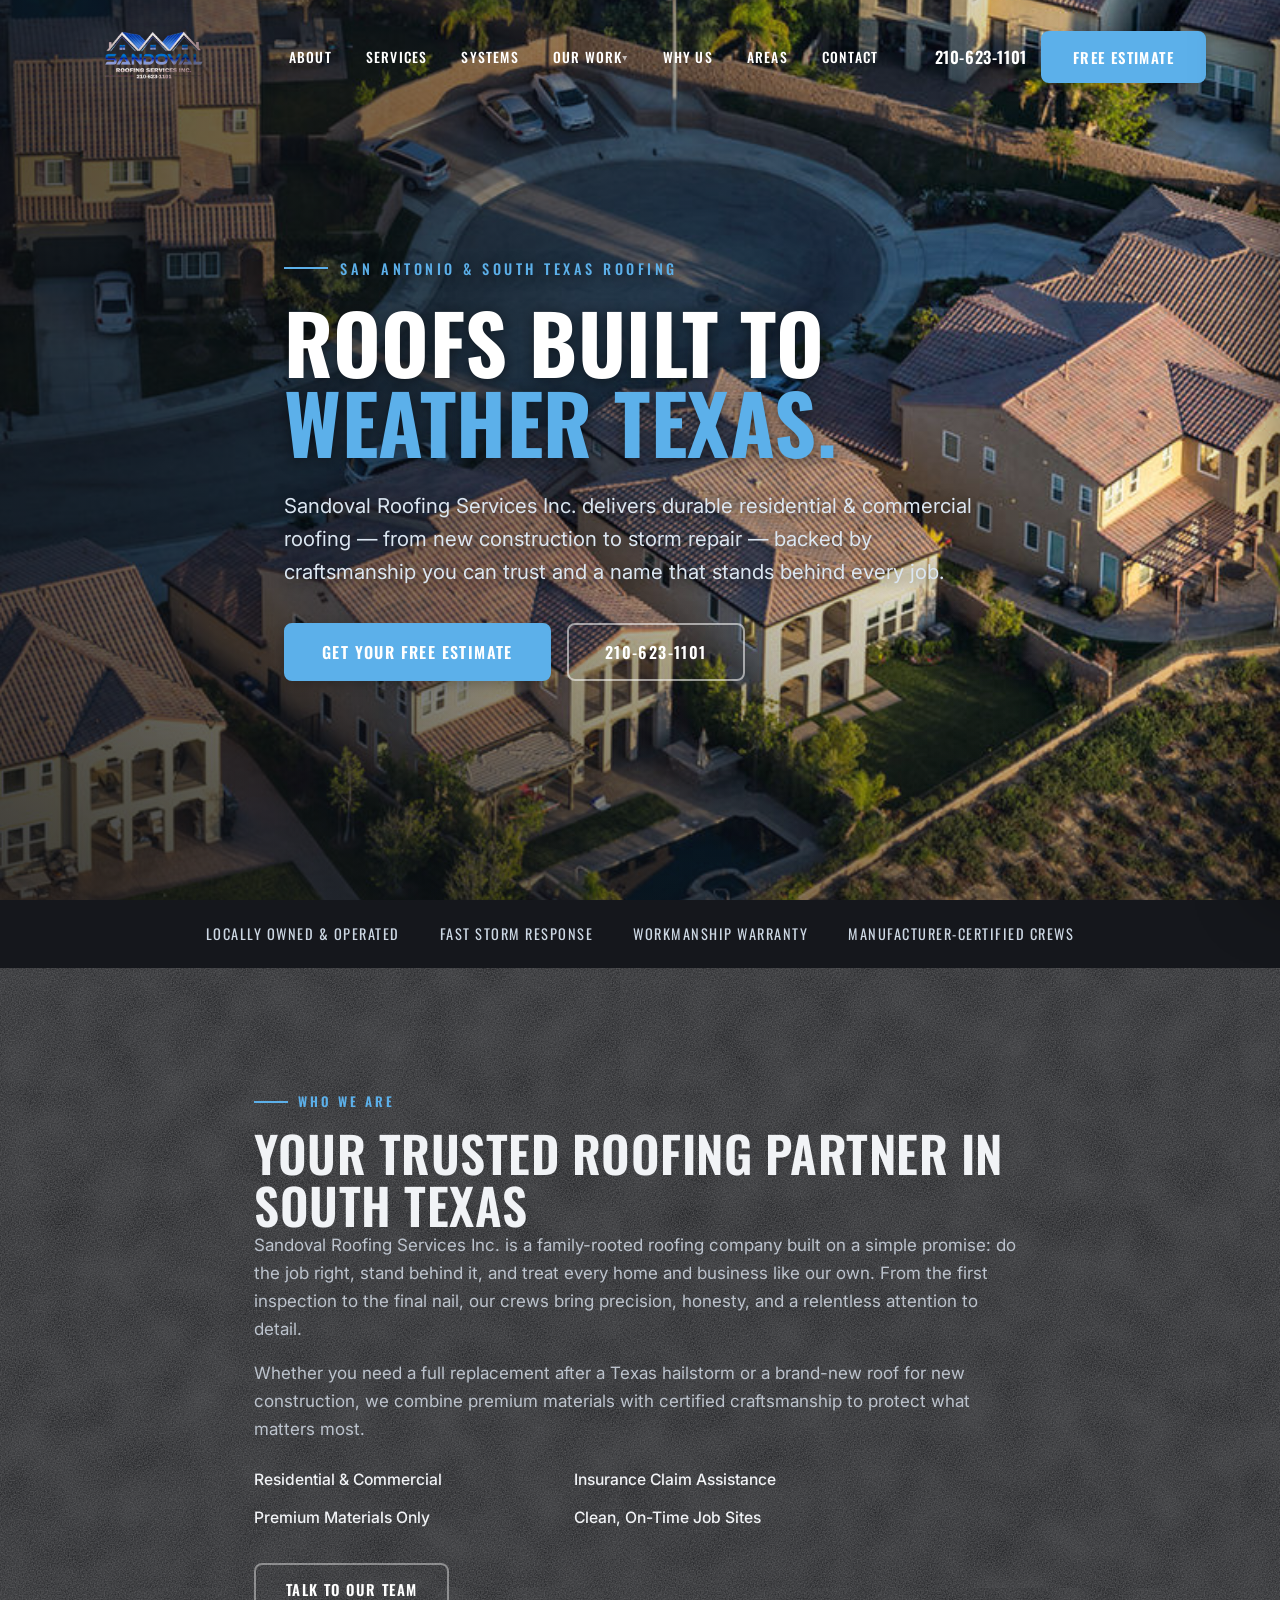
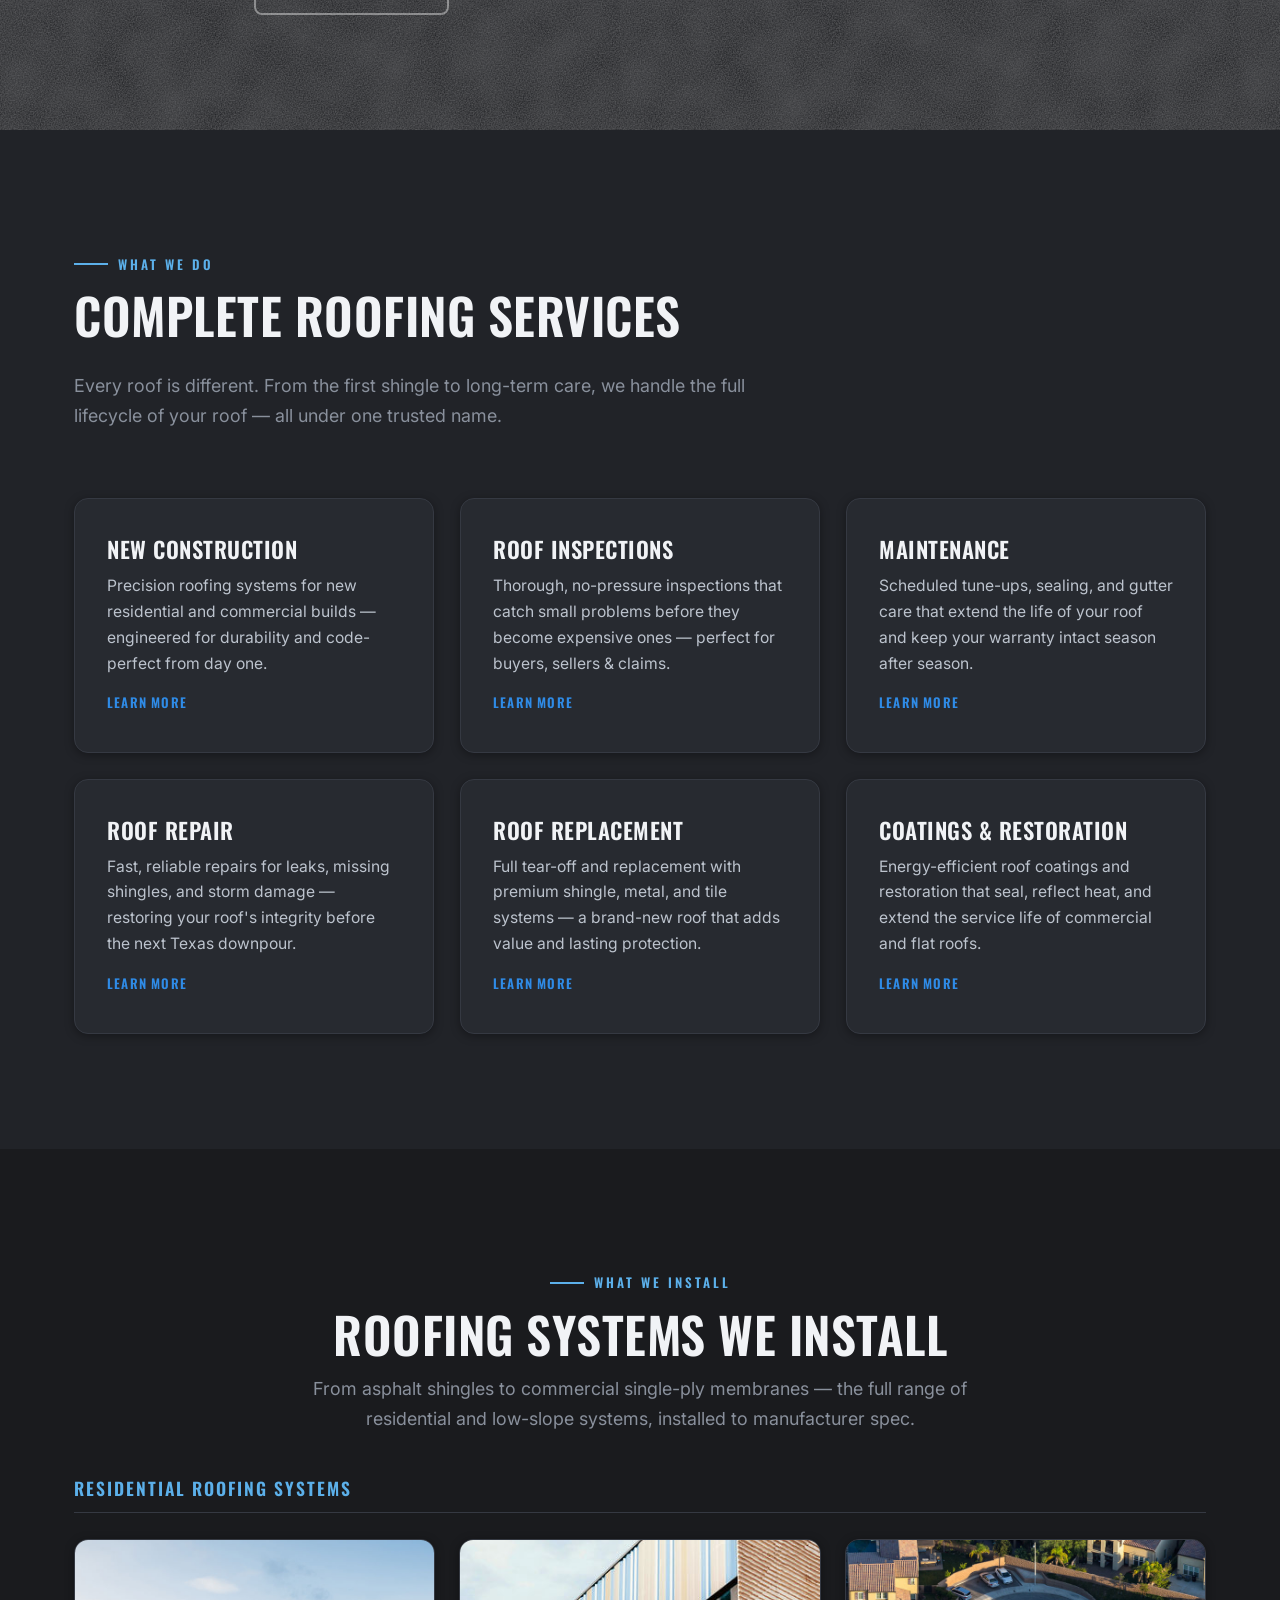
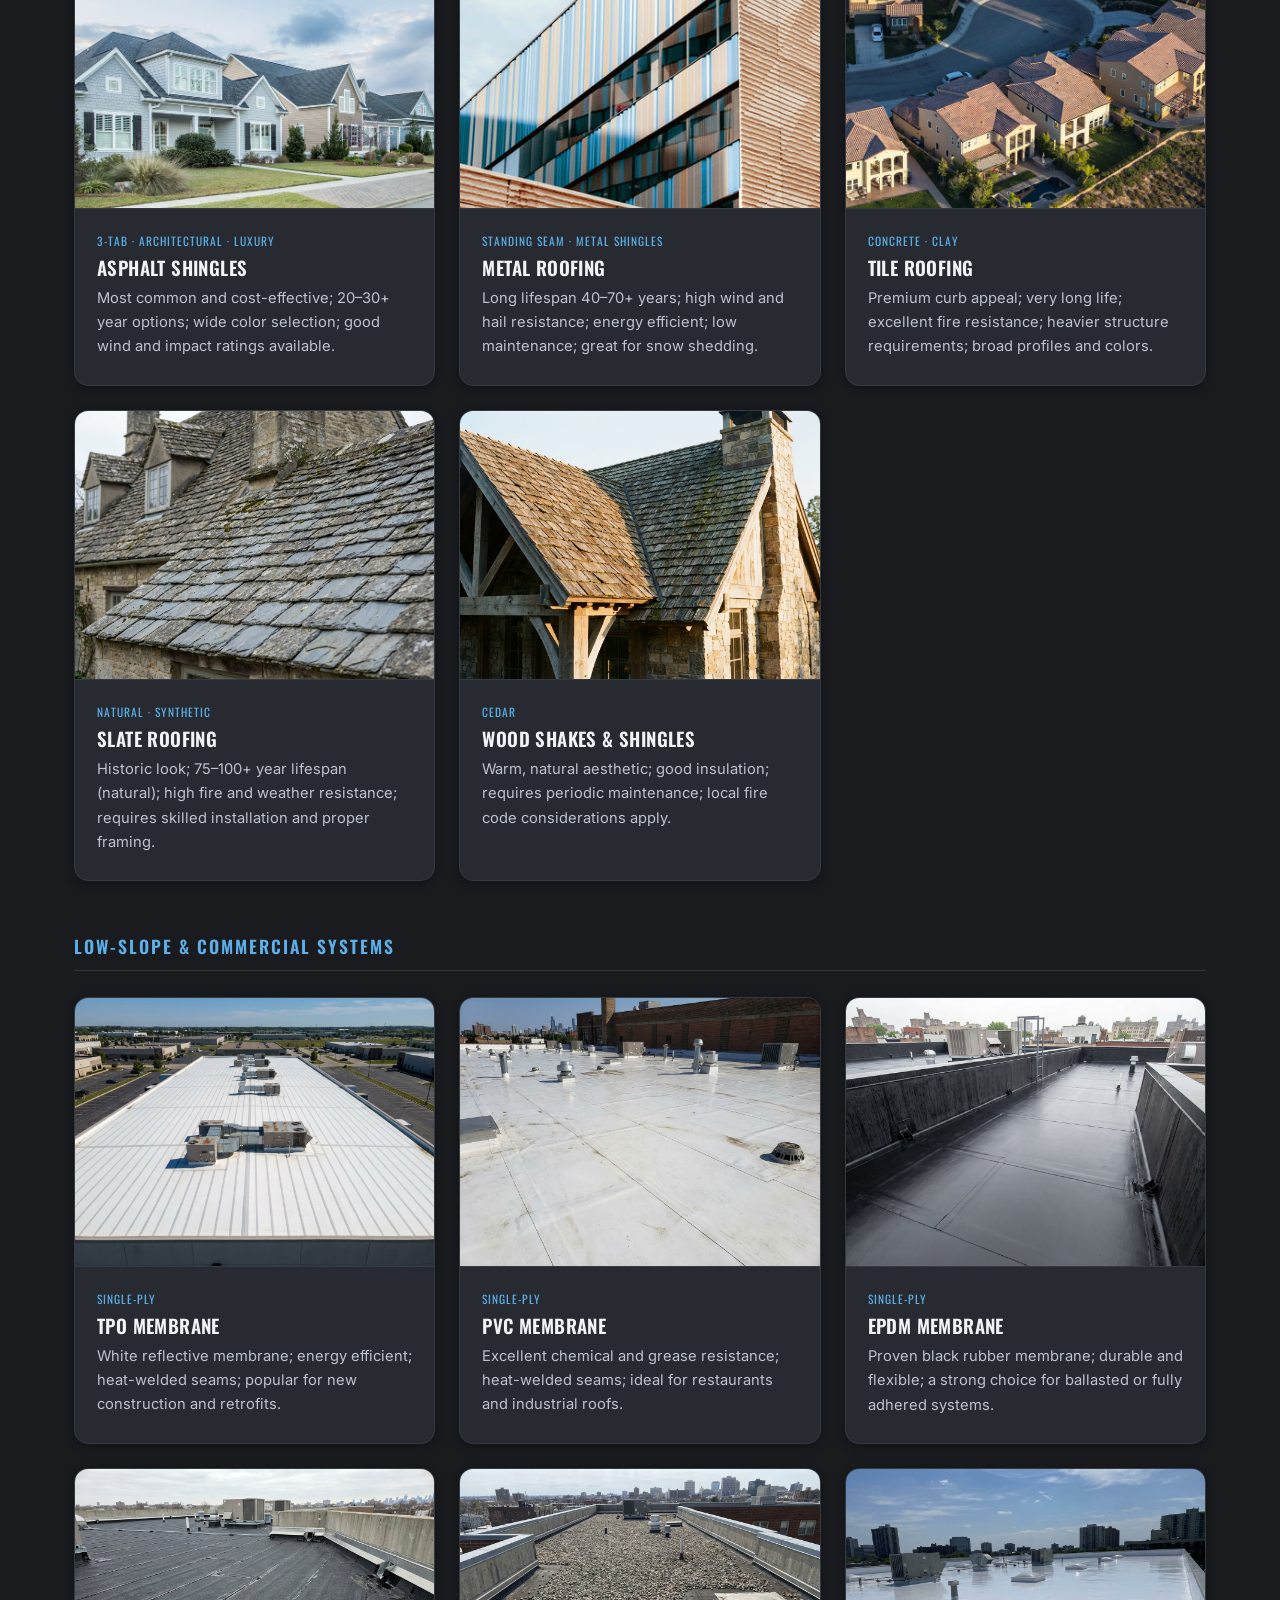
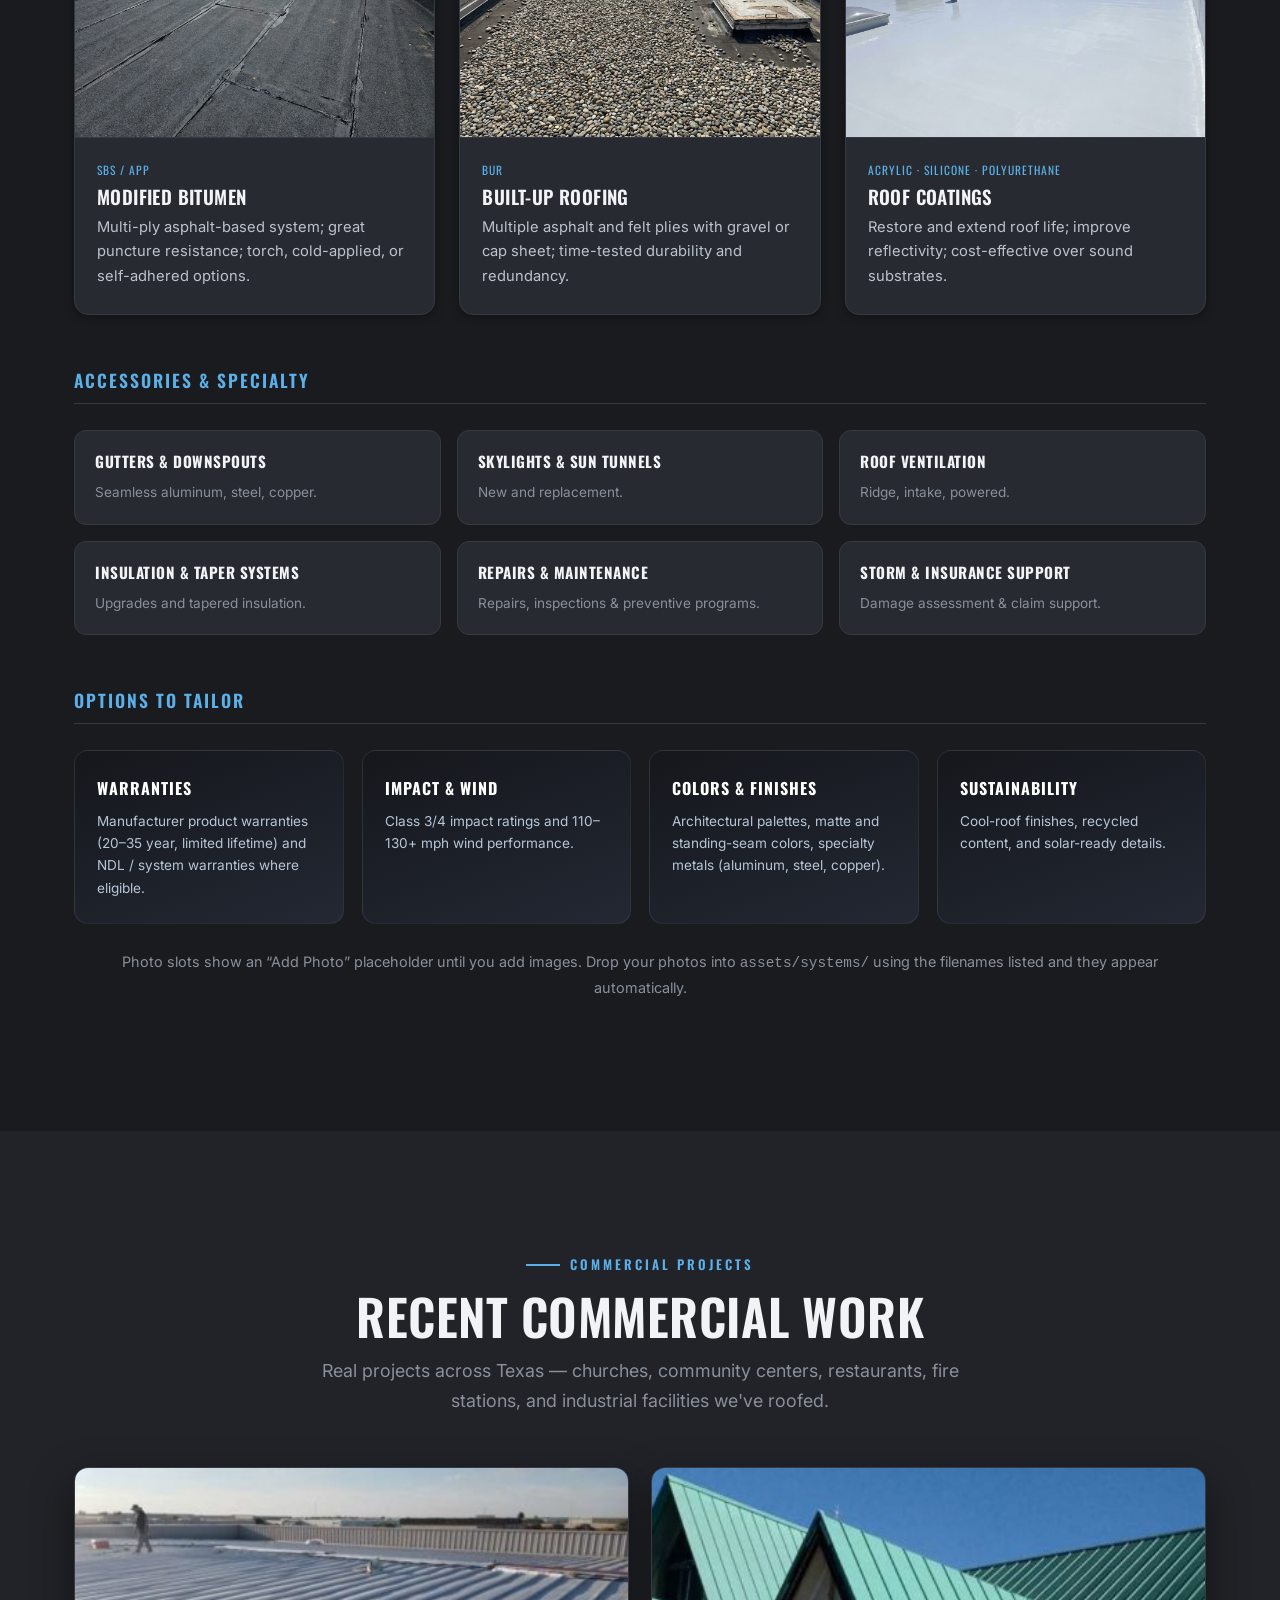
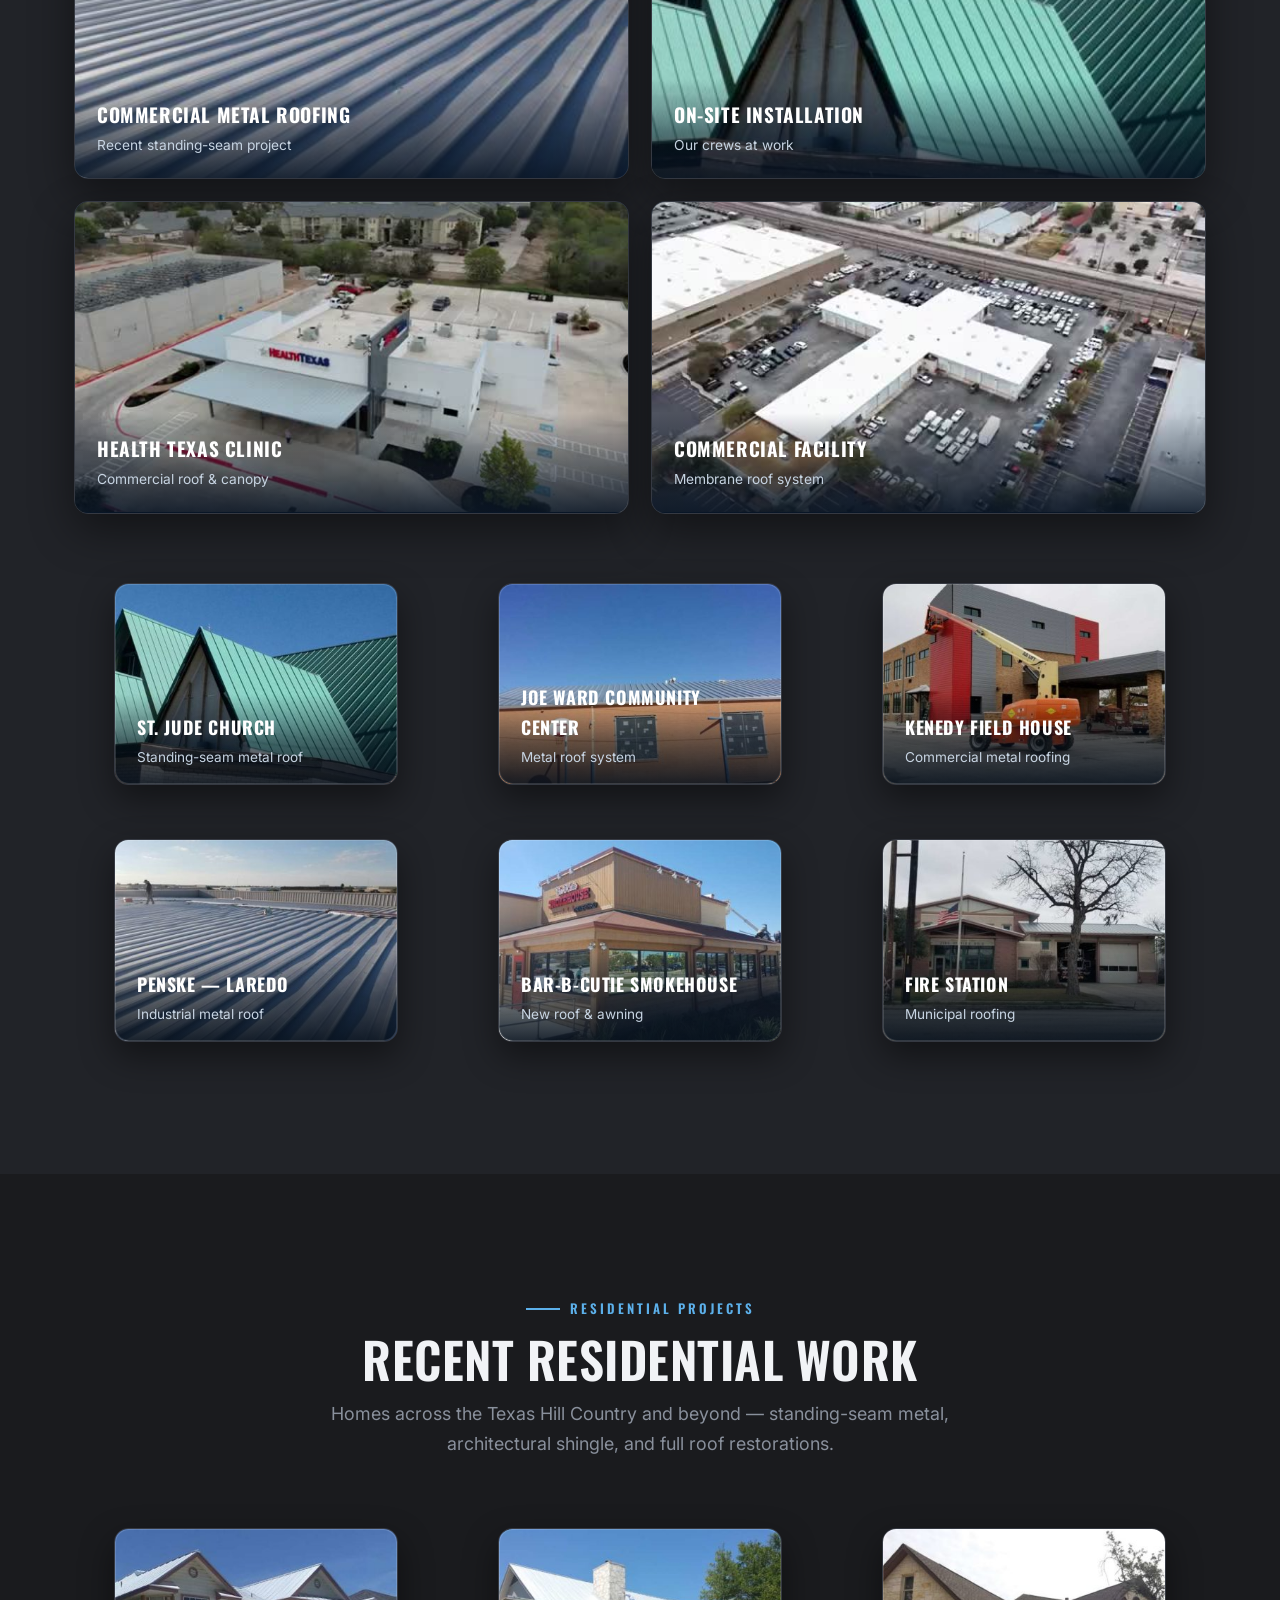
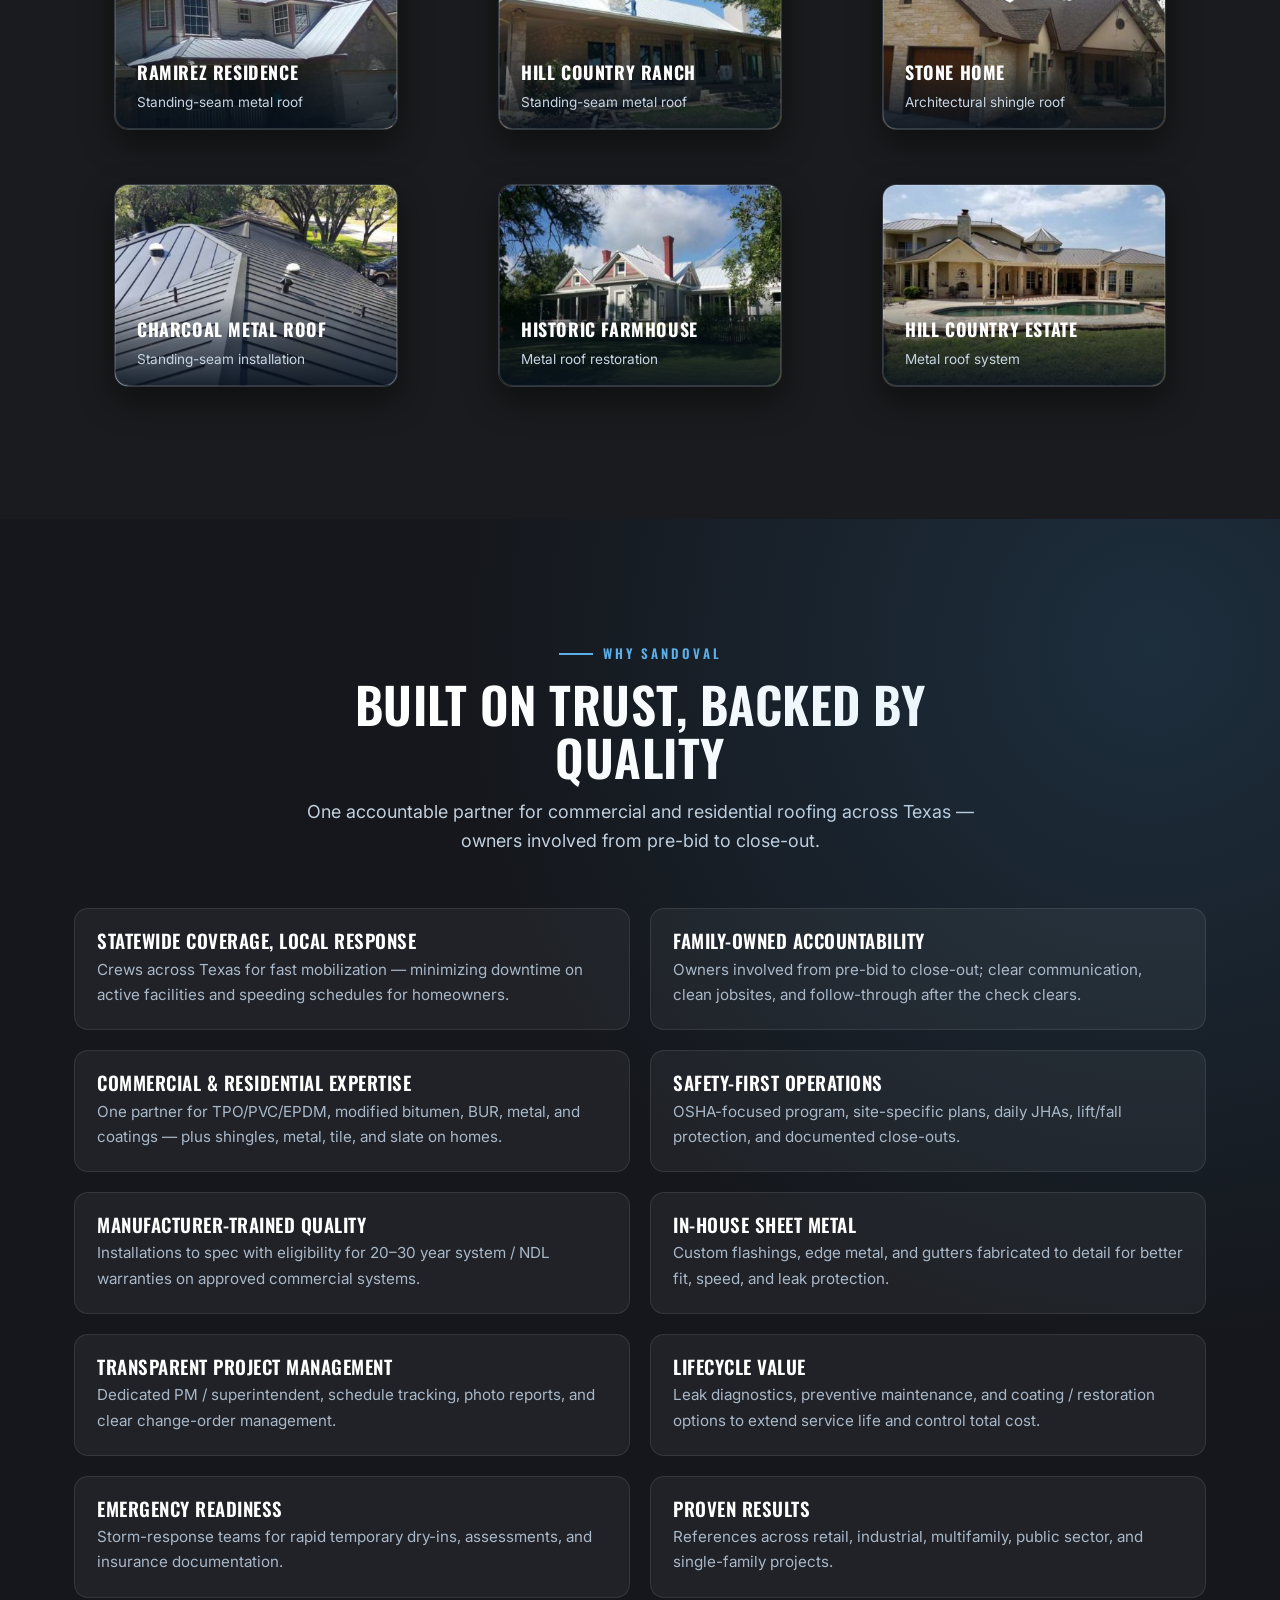
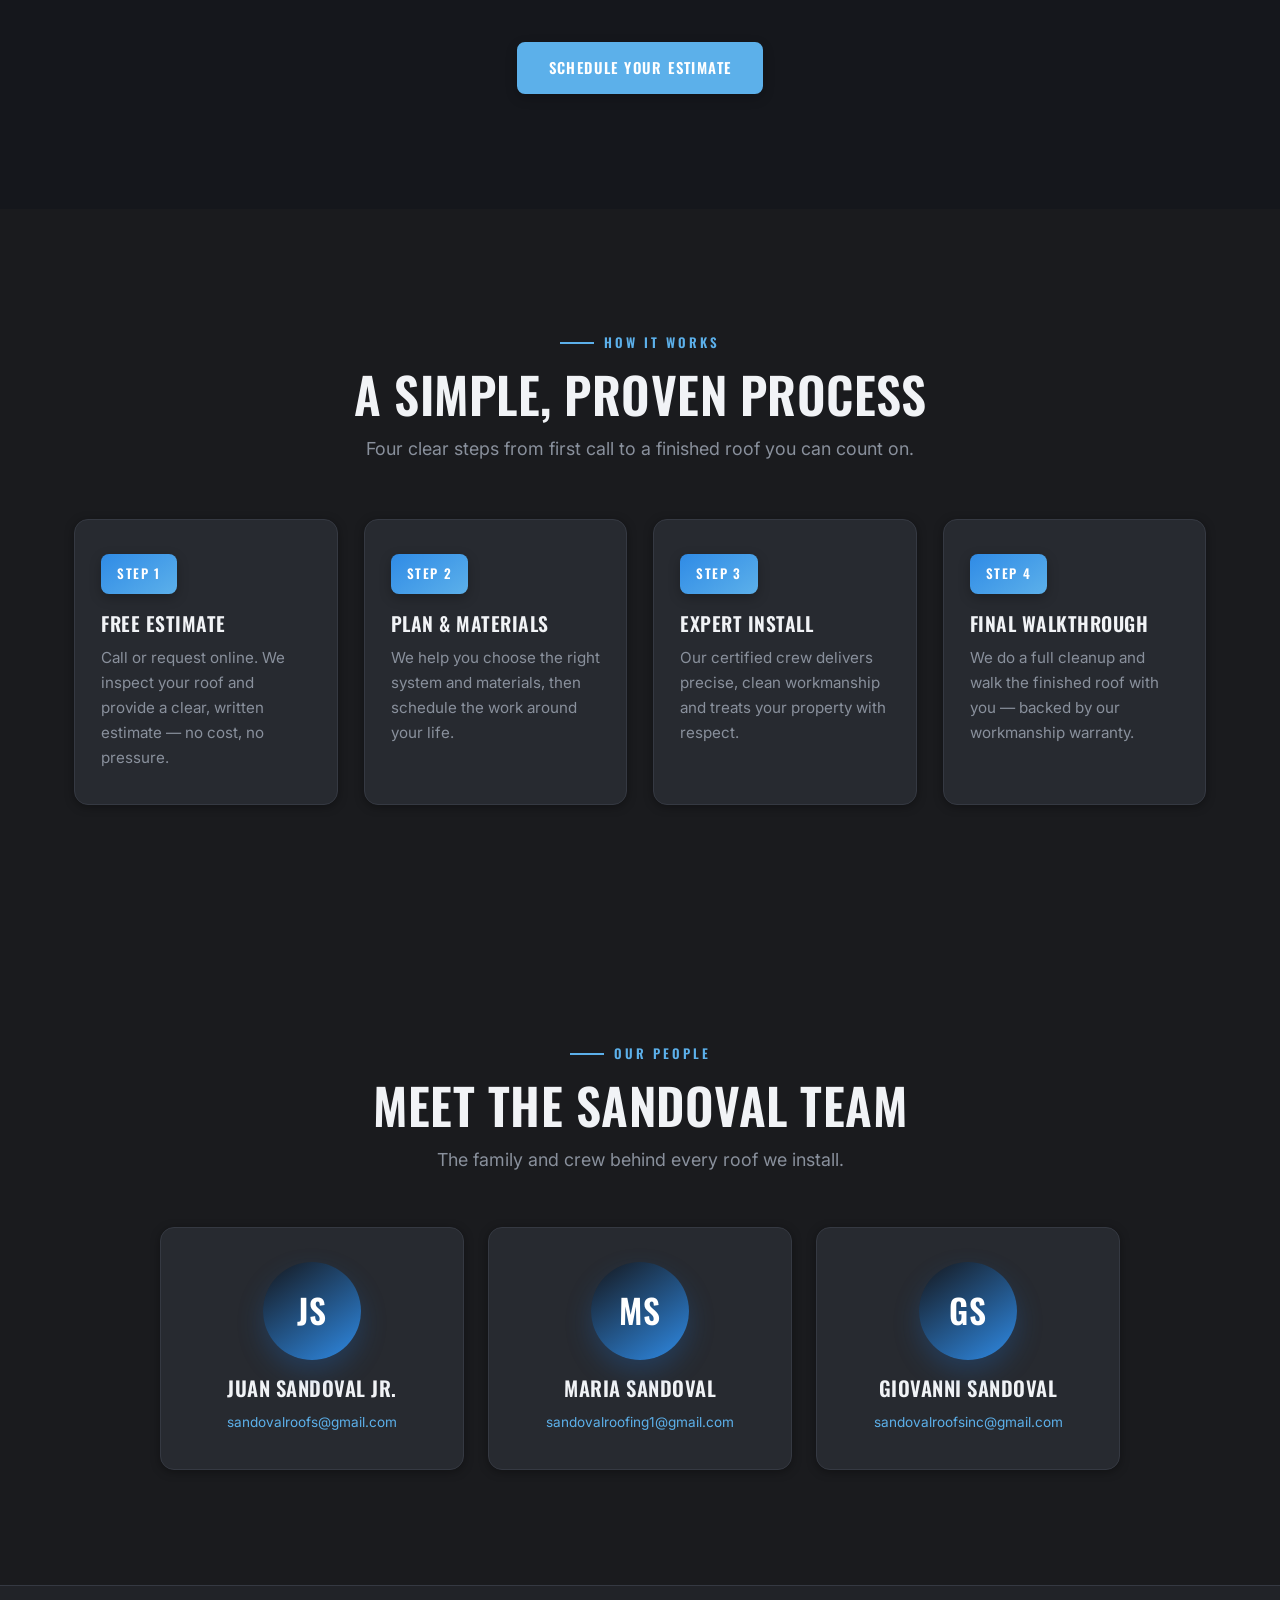
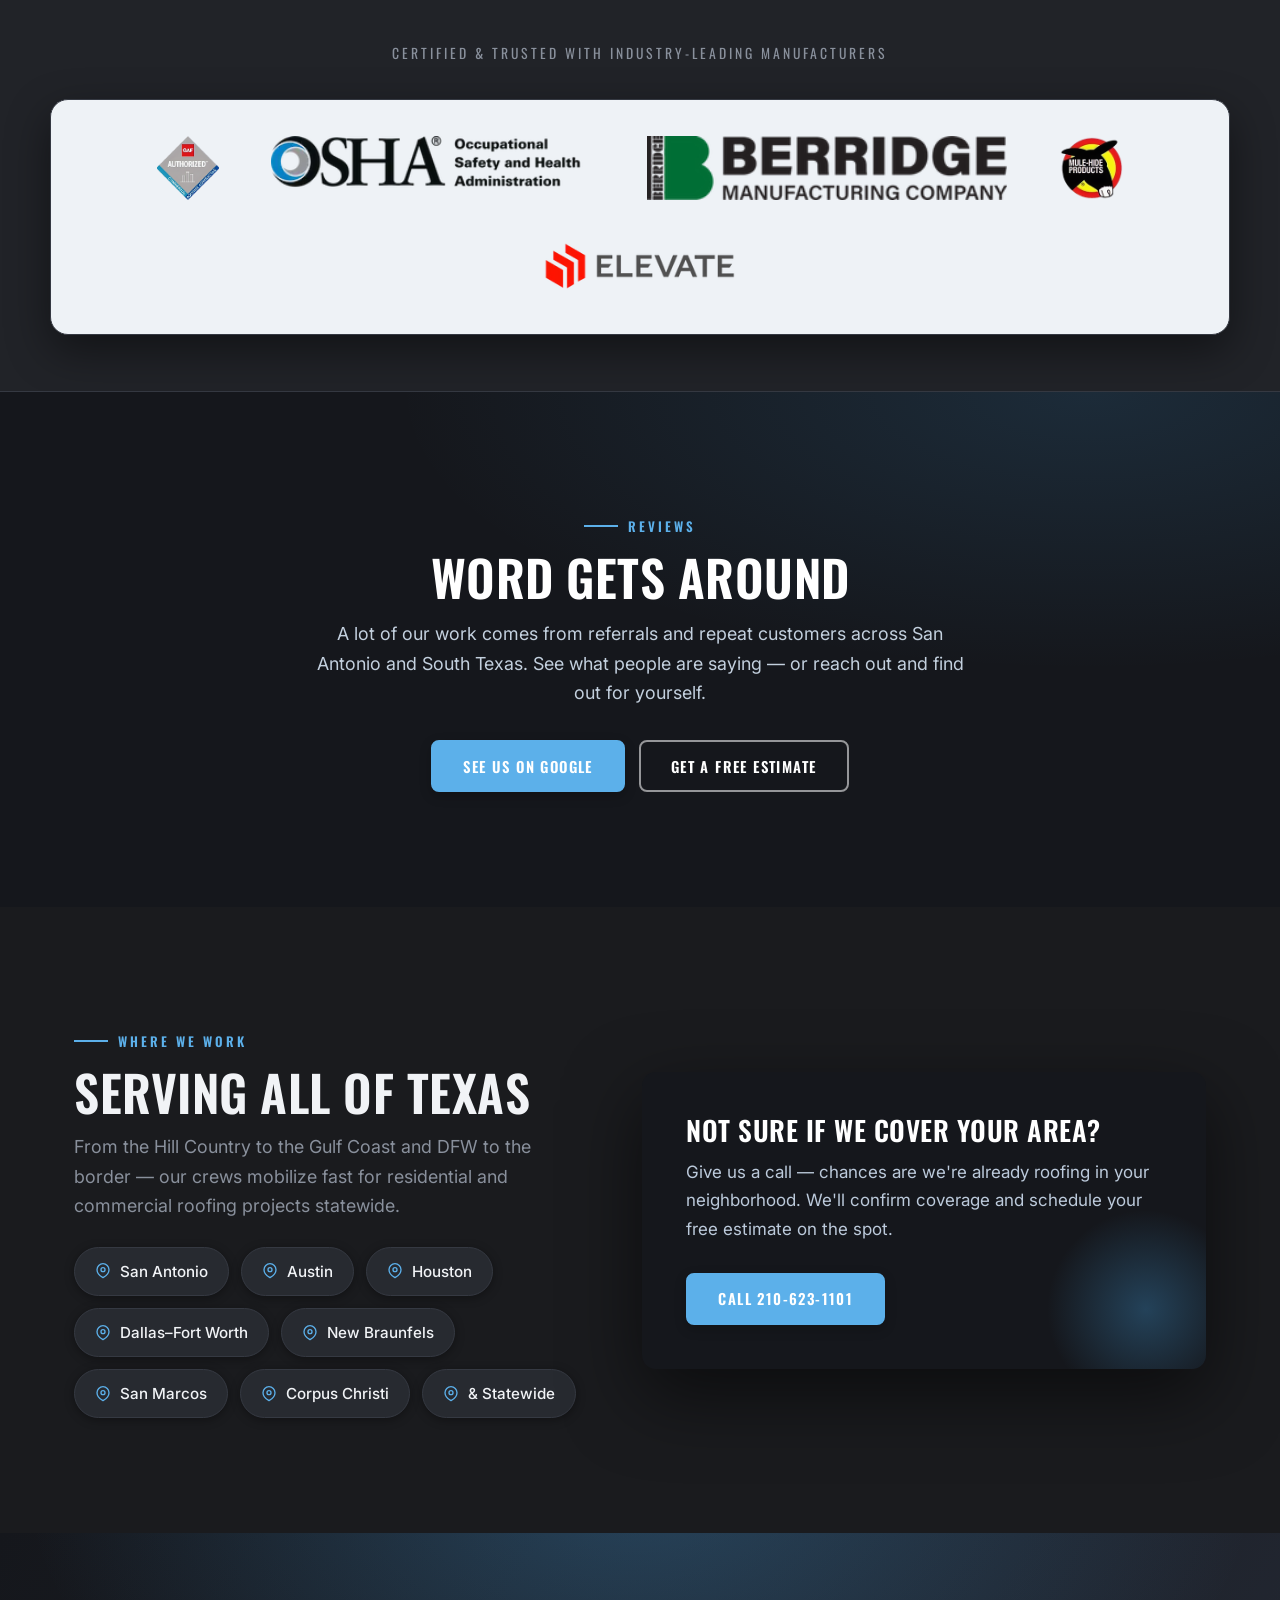
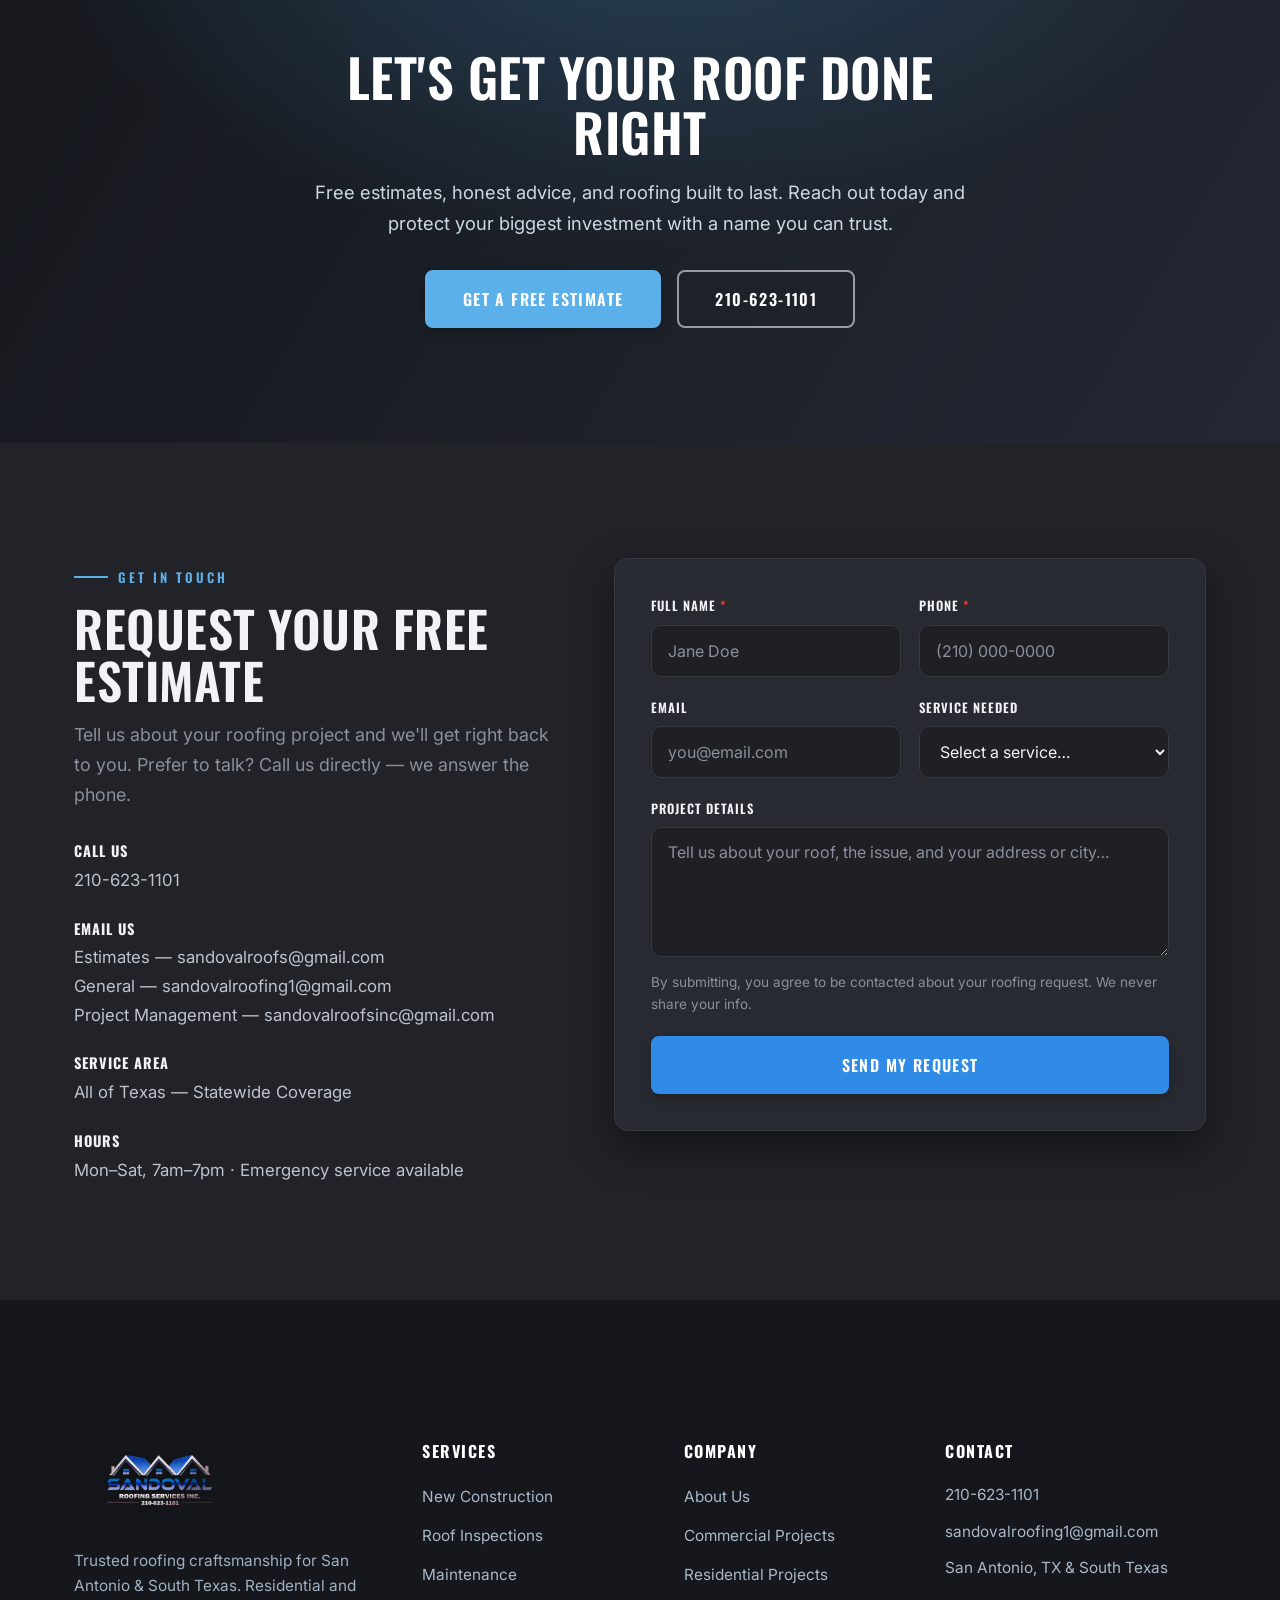
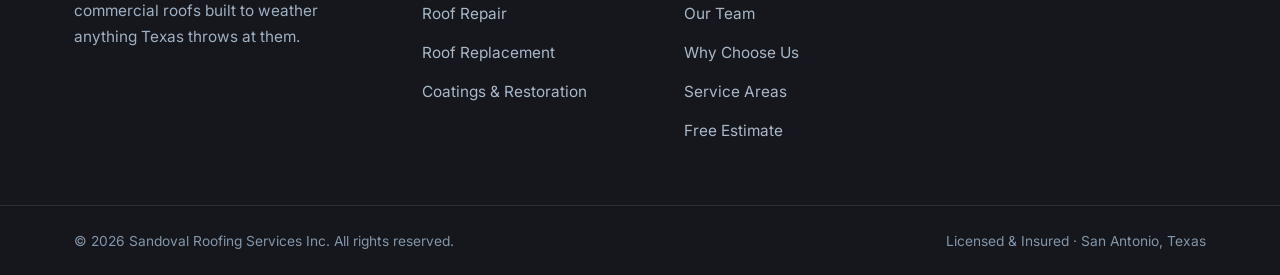
==== index.html @ 8fc0a39c "About: remove team photo + media column, single-column text on concrete Co-Authored-By: Claude Opus " ====
<!doctype html>
<html lang="en">
<head>
  <meta charset="utf-8" />
  <meta name="viewport" content="width=device-width, initial-scale=1" />
  <title>Sandoval Roofing Services Inc. | Roofing Contractor · San Antonio, TX</title>
  <meta name="description" content="Sandoval Roofing Services Inc. — trusted roofing contractor in San Antonio & South Texas. New construction, repair, replacement, inspections, maintenance & coatings. Free estimates. Call 210-623-1101." />
  <meta name="theme-color" content="#0A2038" />

  <!-- Open Graph -->
  <meta property="og:title" content="Sandoval Roofing Services Inc." />
  <meta property="og:description" content="Trusted roofing contractor serving San Antonio & South Texas. Free estimates — call 210-623-1101." />
  <meta property="og:type" content="website" />
  <meta property="og:image" content="assets/hero-roofs.jpg" />

  <link rel="icon" href="assets/sandoval-logo.png" />

  <!-- Fonts -->
  <link rel="preconnect" href="https://fonts.googleapis.com" />
  <link rel="preconnect" href="https://fonts.gstatic.com" crossorigin />
  <link href="https://fonts.googleapis.com/css2?family=Oswald:wght@400;500;600;700&family=Inter:wght@400;500;600;700&display=swap" rel="stylesheet" />

  <link rel="stylesheet" href="assets/styles.css" />
  <script src="assets/main.js" defer></script>
</head>
<body>

  <!-- ============ NAV ============ -->
  <header class="nav" id="nav">
    <div class="wrap nav__row">
      <a href="#top" class="brand" aria-label="Sandoval Roofing Services — home">
        <span class="brand__chip"><img src="assets/sandoval-logo.png" alt="Sandoval Roofing Services Inc. logo" /></span>
      </a>
      <nav class="nav__links" aria-label="Primary">
        <a href="#about">About</a>
        <a href="#services">Services</a>
        <a href="#systems">Systems</a>
        <span class="nav__item nav__item--drop"><button type="button" class="nav__drophead">Our Work</button><div class="nav__drop"><a href="#projects">Commercial Projects</a><a href="#residential">Residential Projects</a></div></span>
        <a href="#why">Why Us</a>
        <a href="#areas">Areas</a>
        <a href="#contact">Contact</a>
      </nav>
      <div class="nav__cta">
        <a class="nav__phone" href="tel:+12106231101" aria-label="Call 2 1 0, 6 2 3, 1 1 0 1">
          <svg viewBox="0 0 24 24" fill="none" stroke="currentColor" stroke-width="2" stroke-linecap="round" stroke-linejoin="round"><path d="M22 16.92v3a2 2 0 0 1-2.18 2 19.79 19.79 0 0 1-8.63-3.07 19.5 19.5 0 0 1-6-6 19.79 19.79 0 0 1-3.07-8.67A2 2 0 0 1 4.11 2h3a2 2 0 0 1 2 1.72c.13.96.36 1.9.7 2.81a2 2 0 0 1-.45 2.11L8.09 9.91a16 16 0 0 0 6 6l1.27-1.27a2 2 0 0 1 2.11-.45c.9.34 1.85.57 2.81.7A2 2 0 0 1 22 16.92z"/></svg>
          210-623-1101
        </a>
        <a class="btn btn--panel" href="#contact">Free Estimate</a>
      </div>
      <button class="nav__toggle" id="navToggle" aria-label="Open menu" aria-expanded="false" aria-controls="drawer">
        <span></span><span></span><span></span>
      </button>
    </div>
  </header>

  <div class="scrim" id="scrim"></div>
  <aside class="drawer" id="drawer" aria-label="Mobile menu" aria-hidden="true">
    <button class="nav__close" id="navClose" aria-label="Close menu">
      <svg viewBox="0 0 24 24" fill="none" stroke="currentColor" stroke-width="2" stroke-linecap="round"><path d="M18 6 6 18M6 6l12 12"/></svg>
    </button>
    <a href="#about">About</a>
    <a href="#services">Services</a>
    <a href="#systems">Systems</a>
    <button type="button" class="drawer__acc" aria-expanded="false" aria-controls="drawerWork">Our Work</button>
    <div class="drawer__panel" id="drawerWork">
      <a href="#projects" class="drawer__sub">Commercial Projects</a>
      <a href="#residential" class="drawer__sub">Residential Projects</a>
    </div>
    <a href="#why">Why Us</a>
    <a href="#areas">Service Areas</a>
    <a href="#contact">Contact</a>
    <a class="btn btn--panel" href="#contact">Get a Free Estimate</a>
    <div class="drawer__phone">
      Call us anytime
      <a href="tel:+12106231101">210-623-1101</a>
    </div>
  </aside>

  <span id="top"></span>

  <!-- ============ HERO ============ -->
  <section class="hero">
    <div class="hero__bg">
      <video class="hero__video" autoplay muted loop playsinline preload="auto" poster="assets/hero-roofs.jpg" aria-hidden="true">
        <source src="assets/hero-bg.mp4" type="video/mp4" />
      </video>
    </div>
    <div class="wrap hero__inner">
      <span class="hero__eyebrow">San Antonio &amp; South Texas Roofing</span>
      <h1 class="hero-title" aria-label="Roofs Built to Weather Texas.">
        <span class="word" style="--d:.10s" aria-hidden="true">Roofs</span>
        <span class="word" style="--d:.22s" aria-hidden="true">Built</span>
        <span class="word" style="--d:.34s" aria-hidden="true">to</span><br>
        <span class="word accent" style="--d:.50s" aria-hidden="true">Weather</span>
        <span class="word accent" style="--d:.62s" aria-hidden="true">Texas.</span>
      </h1>
      <p class="hero__sub">Sandoval Roofing Services Inc. delivers durable residential &amp; commercial roofing — from new construction to storm repair — backed by craftsmanship you can trust and a name that stands behind every job.</p>
      <div class="hero__actions">
        <a class="btn btn--lg btn--panel" href="#contact">
          Get Your Free Estimate
          <svg viewBox="0 0 24 24" fill="none" stroke="currentColor" stroke-width="2.4" stroke-linecap="round" stroke-linejoin="round"><path d="M5 12h14M13 6l6 6-6 6"/></svg>
        </a>
        <a class="btn btn--lg btn--ghost" href="tel:+12106231101">
          <svg viewBox="0 0 24 24" fill="none" stroke="currentColor" stroke-width="2" stroke-linecap="round" stroke-linejoin="round"><path d="M22 16.92v3a2 2 0 0 1-2.18 2 19.79 19.79 0 0 1-8.63-3.07 19.5 19.5 0 0 1-6-6 19.79 19.79 0 0 1-3.07-8.67A2 2 0 0 1 4.11 2h3a2 2 0 0 1 2 1.72c.13.96.36 1.9.7 2.81a2 2 0 0 1-.45 2.11L8.09 9.91a16 16 0 0 0 6 6l1.27-1.27a2 2 0 0 1 2.11-.45c.9.34 1.85.57 2.81.7A2 2 0 0 1 22 16.92z"/></svg>
          210-623-1101
        </a>
      </div>
    </div>
  </section>

  <!-- ============ TRUST STRIP ============ -->
  <div class="marquee-bar">
    <div class="wrap">
      <span class="mi"><svg viewBox="0 0 24 24" fill="none" stroke="currentColor" stroke-width="2" stroke-linecap="round" stroke-linejoin="round"><path d="M12 22s8-4 8-10V5l-8-3-8 3v7c0 6 8 10 8 10z"/></svg> Locally Owned &amp; Operated</span>
      <span class="mi"><svg viewBox="0 0 24 24" fill="none" stroke="currentColor" stroke-width="2" stroke-linecap="round" stroke-linejoin="round"><path d="M12 8v4l3 3M12 2a10 10 0 1 0 0 20 10 10 0 0 0 0-20z"/></svg> Fast Storm Response</span>
      <span class="mi"><svg viewBox="0 0 24 24" fill="none" stroke="currentColor" stroke-width="2" stroke-linecap="round" stroke-linejoin="round"><path d="M20 6 9 17l-5-5"/></svg> Workmanship Warranty</span>
      <span class="mi"><svg viewBox="0 0 24 24" fill="none" stroke="currentColor" stroke-width="2" stroke-linecap="round" stroke-linejoin="round"><path d="M12 2 15 8l7 1-5 5 1 7-6-3-6 3 1-7-5-5 7-1z"/></svg> Manufacturer-Certified Crews</span>
    </div>
  </div>

  <!-- ============ ABOUT ============ -->
  <section class="pad about" id="about">
    <div class="wrap about__grid about__grid--solo">
      <div class="about__copy reveal" data-d="1">
        <span class="eyebrow">Who We Are</span>
        <h2 class="section-title">Your Trusted Roofing Partner in South Texas</h2>
        <p>Sandoval Roofing Services Inc. is a family-rooted roofing company built on a simple promise: do the job right, stand behind it, and treat every home and business like our own. From the first inspection to the final nail, our crews bring precision, honesty, and a relentless attention to detail.</p>
        <p>Whether you need a full replacement after a Texas hailstorm or a brand-new roof for new construction, we combine premium materials with certified craftsmanship to protect what matters most.</p>
        <ul class="ticks">
          <li><svg viewBox="0 0 24 24" fill="none" stroke="currentColor" stroke-width="2.4" stroke-linecap="round" stroke-linejoin="round"><path d="M20 6 9 17l-5-5"/></svg> Residential &amp; Commercial</li>
          <li><svg viewBox="0 0 24 24" fill="none" stroke="currentColor" stroke-width="2.4" stroke-linecap="round" stroke-linejoin="round"><path d="M20 6 9 17l-5-5"/></svg> Insurance Claim Assistance</li>
          <li><svg viewBox="0 0 24 24" fill="none" stroke="currentColor" stroke-width="2.4" stroke-linecap="round" stroke-linejoin="round"><path d="M20 6 9 17l-5-5"/></svg> Premium Materials Only</li>
          <li><svg viewBox="0 0 24 24" fill="none" stroke="currentColor" stroke-width="2.4" stroke-linecap="round" stroke-linejoin="round"><path d="M20 6 9 17l-5-5"/></svg> Clean, On-Time Job Sites</li>
        </ul>
        <a class="btn btn--outline" href="#contact">Talk to Our Team</a>
      </div>
    </div>
  </section>

  <!-- ============ SERVICES ============ -->
  <section class="pad services" id="services">
    <div class="wrap">
      <div class="services__head">
        <div class="reveal">
          <span class="eyebrow">What We Do</span>
          <h2 class="section-title">Complete Roofing Services</h2>
        </div>
        <p class="lead reveal" data-d="1">Every roof is different. From the first shingle to long-term care, we handle the full lifecycle of your roof — all under one trusted name.</p>
      </div>
      <div class="cards">
        <!-- 1 -->
        <article class="card reveal">
          <h3>New Construction</h3>
          <p>Precision roofing systems for new residential and commercial builds — engineered for durability and code-perfect from day one.</p>
          <a class="card__link" href="services/new-construction.html">Learn More <svg viewBox="0 0 24 24" fill="none" stroke="currentColor" stroke-width="2.4" stroke-linecap="round" stroke-linejoin="round"><path d="M5 12h14M13 6l6 6-6 6"/></svg></a>
        </article>
        <!-- 2 -->
        <article class="card reveal" data-d="1">
          <h3>Roof Inspections</h3>
          <p>Thorough, no-pressure inspections that catch small problems before they become expensive ones — perfect for buyers, sellers &amp; claims.</p>
          <a class="card__link" href="services/inspections.html">Learn More <svg viewBox="0 0 24 24" fill="none" stroke="currentColor" stroke-width="2.4" stroke-linecap="round" stroke-linejoin="round"><path d="M5 12h14M13 6l6 6-6 6"/></svg></a>
        </article>
        <!-- 3 -->
        <article class="card reveal" data-d="2">
          <h3>Maintenance</h3>
          <p>Scheduled tune-ups, sealing, and gutter care that extend the life of your roof and keep your warranty intact season after season.</p>
          <a class="card__link" href="services/maintenance.html">Learn More <svg viewBox="0 0 24 24" fill="none" stroke="currentColor" stroke-width="2.4" stroke-linecap="round" stroke-linejoin="round"><path d="M5 12h14M13 6l6 6-6 6"/></svg></a>
        </article>
        <!-- 4 -->
        <article class="card reveal">
          <h3>Roof Repair</h3>
          <p>Fast, reliable repairs for leaks, missing shingles, and storm damage — restoring your roof's integrity before the next Texas downpour.</p>
          <a class="card__link" href="services/repair.html">Learn More <svg viewBox="0 0 24 24" fill="none" stroke="currentColor" stroke-width="2.4" stroke-linecap="round" stroke-linejoin="round"><path d="M5 12h14M13 6l6 6-6 6"/></svg></a>
        </article>
        <!-- 5 -->
        <article class="card reveal" data-d="1">
          <h3>Roof Replacement</h3>
          <p>Full tear-off and replacement with premium shingle, metal, and tile systems — a brand-new roof that adds value and lasting protection.</p>
          <a class="card__link" href="services/replacement.html">Learn More <svg viewBox="0 0 24 24" fill="none" stroke="currentColor" stroke-width="2.4" stroke-linecap="round" stroke-linejoin="round"><path d="M5 12h14M13 6l6 6-6 6"/></svg></a>
        </article>
        <!-- 6 -->
        <article class="card reveal" data-d="2">
          <h3>Coatings &amp; Restoration</h3>
          <p>Energy-efficient roof coatings and restoration that seal, reflect heat, and extend the service life of commercial and flat roofs.</p>
          <a class="card__link" href="services/coatings.html">Learn More <svg viewBox="0 0 24 24" fill="none" stroke="currentColor" stroke-width="2.4" stroke-linecap="round" stroke-linejoin="round"><path d="M5 12h14M13 6l6 6-6 6"/></svg></a>
        </article>
      </div>
    </div>
  </section>

  <!-- ============ ROOFING SYSTEMS ============ -->
  <section class="pad" id="systems">
    <div class="wrap">
      <div style="text-align:center;max-width:700px;margin:0 auto" class="reveal">
        <span class="eyebrow" style="justify-content:center">What We Install</span>
        <h2 class="section-title">Roofing Systems We Install</h2>
        <p class="lead" style="margin:14px auto 0">From asphalt shingles to commercial single-ply membranes — the full range of residential and low-slope systems, installed to manufacturer spec.</p>
      </div>

      <!-- Residential -->
      <h3 class="sysgroup reveal">
        <svg viewBox="0 0 24 24" fill="none" stroke="currentColor" stroke-width="2" stroke-linecap="round" stroke-linejoin="round"><path d="M3 12 12 4l9 8"/><path d="M5 10v10h14V10"/><path d="M9 20v-6h6v6"/></svg>
        Residential Roofing Systems
      </h3>
      <div class="sysgrid">
        <article class="syscard reveal">
          <div class="sysimg"><img src="assets/systems/asphalt-shingles.jpg" alt="Asphalt shingle roofing" loading="lazy" onerror="this.remove()"><span class="sysimg__ph"><svg viewBox="0 0 24 24" fill="none" stroke="currentColor" stroke-width="1.6" stroke-linecap="round" stroke-linejoin="round"><rect x="3" y="4" width="18" height="16" rx="2"/><circle cx="9" cy="10" r="2"/><path d="m21 17-5-5L5 20"/></svg>Add Photo</span></div>
          <div class="syscard__body"><span class="syscard__tag">3-Tab · Architectural · Luxury</span><h4>Asphalt Shingles</h4><p>Most common and cost-effective; 20–30+ year options; wide color selection; good wind and impact ratings available.</p></div>
        </article>
        <article class="syscard reveal" data-d="1">
          <div class="sysimg"><img src="assets/systems/metal-roofing.jpg" alt="Metal roofing" loading="lazy" onerror="this.remove()"><span class="sysimg__ph"><svg viewBox="0 0 24 24" fill="none" stroke="currentColor" stroke-width="1.6" stroke-linecap="round" stroke-linejoin="round"><rect x="3" y="4" width="18" height="16" rx="2"/><circle cx="9" cy="10" r="2"/><path d="m21 17-5-5L5 20"/></svg>Add Photo</span></div>
          <div class="syscard__body"><span class="syscard__tag">Standing Seam · Metal Shingles</span><h4>Metal Roofing</h4><p>Long lifespan 40–70+ years; high wind and hail resistance; energy efficient; low maintenance; great for snow shedding.</p></div>
        </article>
        <article class="syscard reveal" data-d="2">
          <div class="sysimg"><img src="assets/systems/tile-roofing.jpg" alt="Tile roofing" loading="lazy" onerror="this.remove()"><span class="sysimg__ph"><svg viewBox="0 0 24 24" fill="none" stroke="currentColor" stroke-width="1.6" stroke-linecap="round" stroke-linejoin="round"><rect x="3" y="4" width="18" height="16" rx="2"/><circle cx="9" cy="10" r="2"/><path d="m21 17-5-5L5 20"/></svg>Add Photo</span></div>
          <div class="syscard__body"><span class="syscard__tag">Concrete · Clay</span><h4>Tile Roofing</h4><p>Premium curb appeal; very long life; excellent fire resistance; heavier structure requirements; broad profiles and colors.</p></div>
        </article>
        <article class="syscard reveal">
          <div class="sysimg"><img src="assets/systems/slate-roofing.jpg" alt="Slate roofing" loading="lazy" onerror="this.remove()"><span class="sysimg__ph"><svg viewBox="0 0 24 24" fill="none" stroke="currentColor" stroke-width="1.6" stroke-linecap="round" stroke-linejoin="round"><rect x="3" y="4" width="18" height="16" rx="2"/><circle cx="9" cy="10" r="2"/><path d="m21 17-5-5L5 20"/></svg>Add Photo</span></div>
          <div class="syscard__body"><span class="syscard__tag">Natural · Synthetic</span><h4>Slate Roofing</h4><p>Historic look; 75–100+ year lifespan (natural); high fire and weather resistance; requires skilled installation and proper framing.</p></div>
        </article>
        <article class="syscard reveal" data-d="1">
          <div class="sysimg"><img src="assets/systems/wood-shakes.jpg" alt="Wood shake roofing" loading="lazy" onerror="this.remove()"><span class="sysimg__ph"><svg viewBox="0 0 24 24" fill="none" stroke="currentColor" stroke-width="1.6" stroke-linecap="round" stroke-linejoin="round"><rect x="3" y="4" width="18" height="16" rx="2"/><circle cx="9" cy="10" r="2"/><path d="m21 17-5-5L5 20"/></svg>Add Photo</span></div>
          <div class="syscard__body"><span class="syscard__tag">Cedar</span><h4>Wood Shakes &amp; Shingles</h4><p>Warm, natural aesthetic; good insulation; requires periodic maintenance; local fire code considerations apply.</p></div>
        </article>
      </div>

      <!-- Low-slope & commercial -->
      <h3 class="sysgroup reveal">
        <svg viewBox="0 0 24 24" fill="none" stroke="currentColor" stroke-width="2" stroke-linecap="round" stroke-linejoin="round"><path d="M3 21h18M4 21V9l8-5 8 5v12"/><path d="M9 21v-6h6v6"/></svg>
        Low-Slope &amp; Commercial Systems
      </h3>
      <div class="sysgrid">
        <article class="syscard reveal">
          <div class="sysimg"><img src="assets/systems/tpo.jpg" alt="TPO single-ply roofing" loading="lazy" onerror="this.remove()"><span class="sysimg__ph"><svg viewBox="0 0 24 24" fill="none" stroke="currentColor" stroke-width="1.6" stroke-linecap="round" stroke-linejoin="round"><rect x="3" y="4" width="18" height="16" rx="2"/><circle cx="9" cy="10" r="2"/><path d="m21 17-5-5L5 20"/></svg>Add Photo</span></div>
          <div class="syscard__body"><span class="syscard__tag">Single-Ply</span><h4>TPO Membrane</h4><p>White reflective membrane; energy efficient; heat-welded seams; popular for new construction and retrofits.</p></div>
        </article>
        <article class="syscard reveal" data-d="1">
          <div class="sysimg"><img src="assets/systems/pvc.jpg" alt="PVC single-ply roofing" loading="lazy" onerror="this.remove()"><span class="sysimg__ph"><svg viewBox="0 0 24 24" fill="none" stroke="currentColor" stroke-width="1.6" stroke-linecap="round" stroke-linejoin="round"><rect x="3" y="4" width="18" height="16" rx="2"/><circle cx="9" cy="10" r="2"/><path d="m21 17-5-5L5 20"/></svg>Add Photo</span></div>
          <div class="syscard__body"><span class="syscard__tag">Single-Ply</span><h4>PVC Membrane</h4><p>Excellent chemical and grease resistance; heat-welded seams; ideal for restaurants and industrial roofs.</p></div>
        </article>
        <article class="syscard reveal" data-d="2">
          <div class="sysimg"><img src="assets/systems/epdm.jpg" alt="EPDM single-ply roofing" loading="lazy" onerror="this.remove()"><span class="sysimg__ph"><svg viewBox="0 0 24 24" fill="none" stroke="currentColor" stroke-width="1.6" stroke-linecap="round" stroke-linejoin="round"><rect x="3" y="4" width="18" height="16" rx="2"/><circle cx="9" cy="10" r="2"/><path d="m21 17-5-5L5 20"/></svg>Add Photo</span></div>
          <div class="syscard__body"><span class="syscard__tag">Single-Ply</span><h4>EPDM Membrane</h4><p>Proven black rubber membrane; durable and flexible; a strong choice for ballasted or fully adhered systems.</p></div>
        </article>
        <article class="syscard reveal">
          <div class="sysimg"><img src="assets/systems/modified-bitumen.jpg" alt="Modified bitumen roofing" loading="lazy" onerror="this.remove()"><span class="sysimg__ph"><svg viewBox="0 0 24 24" fill="none" stroke="currentColor" stroke-width="1.6" stroke-linecap="round" stroke-linejoin="round"><rect x="3" y="4" width="18" height="16" rx="2"/><circle cx="9" cy="10" r="2"/><path d="m21 17-5-5L5 20"/></svg>Add Photo</span></div>
          <div class="syscard__body"><span class="syscard__tag">SBS / APP</span><h4>Modified Bitumen</h4><p>Multi-ply asphalt-based system; great puncture resistance; torch, cold-applied, or self-adhered options.</p></div>
        </article>
        <article class="syscard reveal" data-d="1">
          <div class="sysimg"><img src="assets/systems/built-up-roofing.jpg" alt="Built-up roofing" loading="lazy" onerror="this.remove()"><span class="sysimg__ph"><svg viewBox="0 0 24 24" fill="none" stroke="currentColor" stroke-width="1.6" stroke-linecap="round" stroke-linejoin="round"><rect x="3" y="4" width="18" height="16" rx="2"/><circle cx="9" cy="10" r="2"/><path d="m21 17-5-5L5 20"/></svg>Add Photo</span></div>
          <div class="syscard__body"><span class="syscard__tag">BUR</span><h4>Built-Up Roofing</h4><p>Multiple asphalt and felt plies with gravel or cap sheet; time-tested durability and redundancy.</p></div>
        </article>
        <article class="syscard reveal" data-d="2">
          <div class="sysimg"><img src="assets/systems/coatings.jpg" alt="Roof coatings" loading="lazy" onerror="this.remove()"><span class="sysimg__ph"><svg viewBox="0 0 24 24" fill="none" stroke="currentColor" stroke-width="1.6" stroke-linecap="round" stroke-linejoin="round"><rect x="3" y="4" width="18" height="16" rx="2"/><circle cx="9" cy="10" r="2"/><path d="m21 17-5-5L5 20"/></svg>Add Photo</span></div>
          <div class="syscard__body"><span class="syscard__tag">Acrylic · Silicone · Polyurethane</span><h4>Roof Coatings</h4><p>Restore and extend roof life; improve reflectivity; cost-effective over sound substrates.</p></div>
        </article>
      </div>

      <!-- Accessories & specialty -->
      <h3 class="sysgroup reveal">
        <svg viewBox="0 0 24 24" fill="none" stroke="currentColor" stroke-width="2" stroke-linecap="round" stroke-linejoin="round"><path d="M14.7 6.3a4 4 0 0 0-5.4 5.4L3 18v3h3l6.3-6.3a4 4 0 0 0 5.4-5.4l-2.5 2.5-2.1-2.1z"/></svg>
        Accessories &amp; Specialty
      </h3>
      <div class="sysextras">
        <div class="sysx reveal"><svg viewBox="0 0 24 24" fill="none" stroke="currentColor" stroke-width="1.8" stroke-linecap="round" stroke-linejoin="round"><path d="M3 7h18l-2 5H5L3 7z"/><path d="M6 12v5a2 2 0 0 0 2 2h1"/></svg><div><b>Gutters &amp; Downspouts</b><span>Seamless aluminum, steel, copper.</span></div></div>
        <div class="sysx reveal" data-d="1"><svg viewBox="0 0 24 24" fill="none" stroke="currentColor" stroke-width="1.8" stroke-linecap="round" stroke-linejoin="round"><rect x="3" y="3" width="18" height="18" rx="2"/><path d="M3 9h18M9 3v18"/></svg><div><b>Skylights &amp; Sun Tunnels</b><span>New and replacement.</span></div></div>
        <div class="sysx reveal" data-d="2"><svg viewBox="0 0 24 24" fill="none" stroke="currentColor" stroke-width="1.8" stroke-linecap="round" stroke-linejoin="round"><path d="M3 12h18M12 3v18M5 5l14 14M19 5 5 19"/></svg><div><b>Roof Ventilation</b><span>Ridge, intake, powered.</span></div></div>
        <div class="sysx reveal"><svg viewBox="0 0 24 24" fill="none" stroke="currentColor" stroke-width="1.8" stroke-linecap="round" stroke-linejoin="round"><path d="M4 8h16M4 12h16M4 16h16M4 4h16"/></svg><div><b>Insulation &amp; Taper Systems</b><span>Upgrades and tapered insulation.</span></div></div>
        <div class="sysx reveal" data-d="1"><svg viewBox="0 0 24 24" fill="none" stroke="currentColor" stroke-width="1.8" stroke-linecap="round" stroke-linejoin="round"><path d="M14.7 6.3a4 4 0 0 0-5.4 5.4L3 18v3h3l6.3-6.3a4 4 0 0 0 5.4-5.4l-2.5 2.5-2.1-2.1z"/></svg><div><b>Repairs &amp; Maintenance</b><span>Repairs, inspections &amp; preventive programs.</span></div></div>
        <div class="sysx reveal" data-d="2"><svg viewBox="0 0 24 24" fill="none" stroke="currentColor" stroke-width="1.8" stroke-linecap="round" stroke-linejoin="round"><path d="M12 22s8-4 8-10V5l-8-3-8 3v7c0 6 8 10 8 10z"/><path d="m9 12 2 2 4-4"/></svg><div><b>Storm &amp; Insurance Support</b><span>Damage assessment &amp; claim support.</span></div></div>
      </div>

      <!-- Options to tailor -->
      <h3 class="sysgroup reveal">
        <svg viewBox="0 0 24 24" fill="none" stroke="currentColor" stroke-width="2" stroke-linecap="round" stroke-linejoin="round"><path d="M4 21v-7M4 10V3M12 21v-9M12 8V3M20 21v-5M20 12V3M1 14h6M9 8h6M17 16h6"/></svg>
        Options to Tailor
      </h3>
      <div class="sysopts">
        <div class="sysopt reveal">
          <svg viewBox="0 0 24 24" fill="none" stroke="currentColor" stroke-width="1.8" stroke-linecap="round" stroke-linejoin="round"><path d="M12 22s8-4 8-10V5l-8-3-8 3v7c0 6 8 10 8 10z"/></svg>
          <h5>Warranties</h5><p>Manufacturer product warranties (20–35 year, limited lifetime) and NDL / system warranties where eligible.</p>
        </div>
        <div class="sysopt reveal" data-d="1">
          <svg viewBox="0 0 24 24" fill="none" stroke="currentColor" stroke-width="1.8" stroke-linecap="round" stroke-linejoin="round"><path d="m13 2-3 7h5l-3 7"/><path d="M3 12a9 9 0 0 1 9-9M21 12a9 9 0 0 1-9 9"/></svg>
          <h5>Impact &amp; Wind</h5><p>Class 3/4 impact ratings and 110–130+ mph wind performance.</p>
        </div>
        <div class="sysopt reveal" data-d="2">
          <svg viewBox="0 0 24 24" fill="none" stroke="currentColor" stroke-width="1.8" stroke-linecap="round" stroke-linejoin="round"><circle cx="12" cy="12" r="9"/><circle cx="8" cy="10" r="1.2" fill="currentColor"/><circle cx="16" cy="10" r="1.2" fill="currentColor"/><circle cx="12" cy="15" r="1.2" fill="currentColor"/></svg>
          <h5>Colors &amp; Finishes</h5><p>Architectural palettes, matte and standing-seam colors, specialty metals (aluminum, steel, copper).</p>
        </div>
        <div class="sysopt reveal" data-d="3">
          <svg viewBox="0 0 24 24" fill="none" stroke="currentColor" stroke-width="1.8" stroke-linecap="round" stroke-linejoin="round"><path d="M11 20A7 7 0 0 1 9.8 6.1C15.5 5 17 4.48 19 2c1 2 2 4.18 2 8 0 5.5-4.78 10-10 10z"/><path d="M2 21c0-3 1.85-5.36 5.08-6"/></svg>
          <h5>Sustainability</h5><p>Cool-roof finishes, recycled content, and solar-ready details.</p>
        </div>
      </div>

      <p class="gallery__note">Photo slots show an “Add Photo” placeholder until you add images. Drop your photos into <code>assets/systems/</code> using the filenames listed and they appear automatically.</p>
    </div>
  </section>

  <!-- ============ COMMERCIAL PROJECTS ============ -->
  <section class="pad services" id="projects">
    <div class="wrap">
      <div style="text-align:center;max-width:680px;margin:0 auto" class="reveal">
        <span class="eyebrow" style="justify-content:center">Commercial Projects</span>
        <h2 class="section-title">Recent Commercial Work</h2>
        <p class="lead" style="margin:14px auto 0">Real projects across Texas — churches, community centers, restaurants, fire stations, and industrial facilities we've roofed.</p>
      </div>
      <div class="proj-featured reveal">
        <figure class="proj-feat">
          <video autoplay muted loop playsinline preload="metadata" poster="assets/projects/penske-laredo.jpg" aria-label="Commercial metal roofing project">
            <source src="assets/projects/feature-1.mp4" type="video/mp4" />
          </video>
          <figcaption class="proj-feat__cap"><b>Commercial Metal Roofing</b><span>Recent standing-seam project</span></figcaption>
        </figure>
        <figure class="proj-feat">
          <video autoplay muted loop playsinline preload="metadata" poster="assets/projects/st-jude-church.jpg" aria-label="Commercial roof installation">
            <source src="assets/projects/feature-2.mp4" type="video/mp4" />
          </video>
          <figcaption class="proj-feat__cap"><b>On-Site Installation</b><span>Our crews at work</span></figcaption>
        </figure>
        <figure class="proj-feat">
          <video autoplay muted loop playsinline preload="metadata" poster="assets/projects/feature-3-poster.jpg" aria-label="Health Texas commercial roofing project">
            <source src="assets/projects/feature-3.mp4" type="video/mp4" />
          </video>
          <figcaption class="proj-feat__cap"><b>Health Texas Clinic</b><span>Commercial roof &amp; canopy</span></figcaption>
        </figure>
        <figure class="proj-feat">
          <video autoplay muted loop playsinline preload="metadata" poster="assets/projects/feature-4-poster.jpg" aria-label="Commercial facility roofing project">
            <source src="assets/projects/feature-4.mp4" type="video/mp4" />
          </video>
          <figcaption class="proj-feat__cap"><b>Commercial Facility</b><span>Membrane roof system</span></figcaption>
        </figure>
      </div>
      <div class="projects reveal">
        <figure class="gallery__item">
          <img src="assets/projects/st-jude-church.jpg" alt="Patina-green standing-seam metal roof on St. Jude Church" loading="lazy" />
          <figcaption class="gallery__cap"><b>St. Jude Church</b><span>Standing-seam metal roof</span></figcaption>
        </figure>
        <figure class="gallery__item">
          <img src="assets/projects/joe-ward-community-center.jpg" alt="Metal roof on the Joe Ward Community Center" loading="lazy" />
          <figcaption class="gallery__cap"><b>Joe Ward Community Center</b><span>Metal roof system</span></figcaption>
        </figure>
        <figure class="gallery__item">
          <img src="assets/projects/kenedy-field-house.jpg" alt="Commercial metal roofing at the Kenedy Field House" loading="lazy" />
          <figcaption class="gallery__cap"><b>Kenedy Field House</b><span>Commercial metal roofing</span></figcaption>
        </figure>
        <figure class="gallery__item">
          <img src="assets/projects/penske-laredo.jpg" alt="Industrial metal roof restoration at Penske, Laredo" loading="lazy" />
          <figcaption class="gallery__cap"><b>Penske — Laredo</b><span>Industrial metal roof</span></figcaption>
        </figure>
        <figure class="gallery__item">
          <img src="assets/projects/smokehouse.jpg" alt="New roof and awning on a smokehouse restaurant" loading="lazy" />
          <figcaption class="gallery__cap"><b>Bar-B-Cutie Smokehouse</b><span>New roof &amp; awning</span></figcaption>
        </figure>
        <figure class="gallery__item">
          <img src="assets/projects/fire-station.jpg" alt="Roofing project on a municipal fire station" loading="lazy" />
          <figcaption class="gallery__cap"><b>Fire Station</b><span>Municipal roofing</span></figcaption>
        </figure>
      </div>
    </div>
  </section>

  <!-- ============ RESIDENTIAL PROJECTS ============ -->
  <section class="pad" id="residential">
    <div class="wrap">
      <div style="text-align:center;max-width:680px;margin:0 auto" class="reveal">
        <span class="eyebrow" style="justify-content:center">Residential Projects</span>
        <h2 class="section-title">Recent Residential Work</h2>
        <p class="lead" style="margin:14px auto 0">Homes across the Texas Hill Country and beyond — standing-seam metal, architectural shingle, and full roof restorations.</p>
      </div>
      <div class="projects reveal">
        <figure class="gallery__item">
          <img src="assets/projects/ramirez-residence.jpg" alt="Standing-seam metal roof on the Ramirez residence" loading="lazy" />
          <figcaption class="gallery__cap"><b>Ramirez Residence</b><span>Standing-seam metal roof</span></figcaption>
        </figure>
        <figure class="gallery__item">
          <img src="assets/projects/hill-country-ranch.jpg" alt="Metal roof installation on a Hill Country stone ranch home" loading="lazy" />
          <figcaption class="gallery__cap"><b>Hill Country Ranch</b><span>Standing-seam metal roof</span></figcaption>
        </figure>
        <figure class="gallery__item">
          <img src="assets/projects/stone-home-shingle.jpg" alt="Architectural shingle roof on a stone home" loading="lazy" />
          <figcaption class="gallery__cap"><b>Stone Home</b><span>Architectural shingle roof</span></figcaption>
        </figure>
        <figure class="gallery__item">
          <img src="assets/projects/charcoal-metal-roof.jpg" alt="Aerial view of a charcoal standing-seam metal roof" loading="lazy" />
          <figcaption class="gallery__cap"><b>Charcoal Metal Roof</b><span>Standing-seam installation</span></figcaption>
        </figure>
        <figure class="gallery__item">
          <img src="assets/projects/historic-farmhouse.jpg" alt="Metal roof on a restored historic farmhouse" loading="lazy" />
          <figcaption class="gallery__cap"><b>Historic Farmhouse</b><span>Metal roof restoration</span></figcaption>
        </figure>
        <figure class="gallery__item">
          <img src="assets/projects/hill-country-estate.jpg" alt="Metal roof system on a Hill Country estate with pool" loading="lazy" />
          <figcaption class="gallery__cap"><b>Hill Country Estate</b><span>Metal roof system</span></figcaption>
        </figure>
      </div>
    </div>
  </section>

  <!-- ============ WHY ============ -->
  <section class="pad why" id="why">
    <div class="wrap">
      <div style="text-align:center;max-width:680px;margin:0 auto" class="reveal">
        <span class="eyebrow" style="color:var(--panel);justify-content:center">Why Sandoval</span>
        <h2 class="section-title">Built on Trust, Backed by Quality</h2>
        <p class="lead" style="margin:14px auto 0">One accountable partner for commercial and residential roofing across Texas — owners involved from pre-bid to close-out.</p>
      </div>
      <div class="why__grid2">
        <div class="feat reveal">
          <div class="feat__ic"><svg viewBox="0 0 24 24" fill="none" stroke="currentColor" stroke-width="2" stroke-linecap="round" stroke-linejoin="round"><path d="M21 10c0 7-9 12-9 12s-9-5-9-12a9 9 0 0 1 18 0z"/><circle cx="12" cy="10" r="3"/></svg></div>
          <div><h4>Statewide Coverage, Local Response</h4><p>Crews across Texas for fast mobilization — minimizing downtime on active facilities and speeding schedules for homeowners.</p></div>
        </div>
        <div class="feat reveal" data-d="1">
          <div class="feat__ic"><svg viewBox="0 0 24 24" fill="none" stroke="currentColor" stroke-width="2" stroke-linecap="round" stroke-linejoin="round"><path d="M17 21v-2a4 4 0 0 0-4-4H5a4 4 0 0 0-4 4v2"/><circle cx="9" cy="7" r="4"/><path d="M23 21v-2a4 4 0 0 0-3-3.87"/><path d="M16 3.13a4 4 0 0 1 0 7.75"/></svg></div>
          <div><h4>Family-Owned Accountability</h4><p>Owners involved from pre-bid to close-out; clear communication, clean jobsites, and follow-through after the check clears.</p></div>
        </div>
        <div class="feat reveal">
          <div class="feat__ic"><svg viewBox="0 0 24 24" fill="none" stroke="currentColor" stroke-width="2" stroke-linecap="round" stroke-linejoin="round"><path d="M3 21h18"/><path d="M5 21V5a2 2 0 0 1 2-2h6a2 2 0 0 1 2 2v16"/><path d="M19 21V11a2 2 0 0 0-2-2h-2"/><path d="M9 7h2M9 11h2M9 15h2"/></svg></div>
          <div><h4>Commercial &amp; Residential Expertise</h4><p>One partner for TPO/PVC/EPDM, modified bitumen, BUR, metal, and coatings — plus shingles, metal, tile, and slate on homes.</p></div>
        </div>
        <div class="feat reveal" data-d="1">
          <div class="feat__ic"><svg viewBox="0 0 24 24" fill="none" stroke="currentColor" stroke-width="2" stroke-linecap="round" stroke-linejoin="round"><path d="M12 22s8-4 8-10V5l-8-3-8 3v7c0 6 8 10 8 10z"/><path d="m9 12 2 2 4-4"/></svg></div>
          <div><h4>Safety-First Operations</h4><p>OSHA-focused program, site-specific plans, daily JHAs, lift/fall protection, and documented close-outs.</p></div>
        </div>
        <div class="feat reveal">
          <div class="feat__ic"><svg viewBox="0 0 24 24" fill="none" stroke="currentColor" stroke-width="2" stroke-linecap="round" stroke-linejoin="round"><circle cx="12" cy="8" r="6"/><path d="M8.21 13.89 7 22l5-3 5 3-1.21-8.11"/></svg></div>
          <div><h4>Manufacturer-Trained Quality</h4><p>Installations to spec with eligibility for 20–30 year system / NDL warranties on approved commercial systems.</p></div>
        </div>
        <div class="feat reveal" data-d="1">
          <div class="feat__ic"><svg viewBox="0 0 24 24" fill="none" stroke="currentColor" stroke-width="2" stroke-linecap="round" stroke-linejoin="round"><path d="M14.7 6.3a4 4 0 0 0-5.4 5.4L3 18v3h3l6.3-6.3a4 4 0 0 0 5.4-5.4l-2.5 2.5-2.1-2.1z"/></svg></div>
          <div><h4>In-House Sheet Metal</h4><p>Custom flashings, edge metal, and gutters fabricated to detail for better fit, speed, and leak protection.</p></div>
        </div>
        <div class="feat reveal">
          <div class="feat__ic"><svg viewBox="0 0 24 24" fill="none" stroke="currentColor" stroke-width="2" stroke-linecap="round" stroke-linejoin="round"><path d="M9 5H7a2 2 0 0 0-2 2v12a2 2 0 0 0 2 2h10a2 2 0 0 0 2-2V7a2 2 0 0 0-2-2h-2"/><rect x="9" y="3" width="6" height="4" rx="1"/><path d="M9 12h6M9 16h4"/></svg></div>
          <div><h4>Transparent Project Management</h4><p>Dedicated PM / superintendent, schedule tracking, photo reports, and clear change-order management.</p></div>
        </div>
        <div class="feat reveal" data-d="1">
          <div class="feat__ic"><svg viewBox="0 0 24 24" fill="none" stroke="currentColor" stroke-width="2" stroke-linecap="round" stroke-linejoin="round"><path d="M3 12a9 9 0 0 1 15-6.7L21 8"/><path d="M21 3v5h-5"/><path d="M21 12a9 9 0 0 1-15 6.7L3 16"/><path d="M3 21v-5h5"/></svg></div>
          <div><h4>Lifecycle Value</h4><p>Leak diagnostics, preventive maintenance, and coating / restoration options to extend service life and control total cost.</p></div>
        </div>
        <div class="feat reveal">
          <div class="feat__ic"><svg viewBox="0 0 24 24" fill="none" stroke="currentColor" stroke-width="2" stroke-linecap="round" stroke-linejoin="round"><path d="M13 2 3 14h9l-1 8 10-12h-9l1-8z"/></svg></div>
          <div><h4>Emergency Readiness</h4><p>Storm-response teams for rapid temporary dry-ins, assessments, and insurance documentation.</p></div>
        </div>
        <div class="feat reveal" data-d="1">
          <div class="feat__ic"><svg viewBox="0 0 24 24" fill="none" stroke="currentColor" stroke-width="2" stroke-linecap="round" stroke-linejoin="round"><path d="M22 11.08V12a10 10 0 1 1-5.93-9.14"/><path d="M22 4 12 14.01l-3-3"/></svg></div>
          <div><h4>Proven Results</h4><p>References across retail, industrial, multifamily, public sector, and single-family projects.</p></div>
        </div>
      </div>
      <div style="text-align:center;margin-top:44px" class="reveal">
        <a class="btn btn--panel" href="#contact">Schedule Your Estimate</a>
      </div>
    </div>
  </section>

  <!-- ============ PROCESS ============ -->
  <section class="pad" id="process">
    <div class="wrap">
      <div style="text-align:center;max-width:640px;margin:0 auto" class="reveal">
        <span class="eyebrow" style="justify-content:center">How It Works</span>
        <h2 class="section-title">A Simple, Proven Process</h2>
        <p class="lead" style="margin:14px auto 0">Four clear steps from first call to a finished roof you can count on.</p>
      </div>
      <div class="steps">
        <div class="step reveal">
          <div class="step__n"></div>
          <h4>Free Estimate</h4>
          <p>Call or request online. We inspect your roof and provide a clear, written estimate — no cost, no pressure.</p>
          <div class="step__connect"><svg viewBox="0 0 24 24" fill="none" stroke="currentColor" stroke-width="2.2" stroke-linecap="round" stroke-linejoin="round"><path d="M5 12h14M13 6l6 6-6 6"/></svg></div>
        </div>
        <div class="step reveal" data-d="1">
          <div class="step__n"></div>
          <h4>Plan &amp; Materials</h4>
          <p>We help you choose the right system and materials, then schedule the work around your life.</p>
          <div class="step__connect"><svg viewBox="0 0 24 24" fill="none" stroke="currentColor" stroke-width="2.2" stroke-linecap="round" stroke-linejoin="round"><path d="M5 12h14M13 6l6 6-6 6"/></svg></div>
        </div>
        <div class="step reveal" data-d="2">
          <div class="step__n"></div>
          <h4>Expert Install</h4>
          <p>Our certified crew delivers precise, clean workmanship and treats your property with respect.</p>
          <div class="step__connect"><svg viewBox="0 0 24 24" fill="none" stroke="currentColor" stroke-width="2.2" stroke-linecap="round" stroke-linejoin="round"><path d="M5 12h14M13 6l6 6-6 6"/></svg></div>
        </div>
        <div class="step reveal" data-d="3">
          <div class="step__n"></div>
          <h4>Final Walkthrough</h4>
          <p>We do a full cleanup and walk the finished roof with you — backed by our workmanship warranty.</p>
        </div>
      </div>
    </div>
  </section>

  <!-- ============ TEAM ============ -->
  <section class="pad" id="team">
    <div class="wrap">
      <div style="text-align:center;max-width:640px;margin:0 auto" class="reveal">
        <span class="eyebrow" style="justify-content:center">Our People</span>
        <h2 class="section-title">Meet the Sandoval Team</h2>
        <p class="lead" style="margin:14px auto 0">The family and crew behind every roof we install.</p>
      </div>
      <div class="team">
        <div class="tmember reveal">
          <div class="tmember__av"><img src="assets/team/juan-jr.jpg" alt="Juan Sandoval Jr." loading="lazy" onerror="this.remove()">JS</div>
          <h4>Juan Sandoval Jr.</h4>
          <a class="tmember__email" href="mailto:sandovalroofs@gmail.com">sandovalroofs@gmail.com</a>
        </div>
        <div class="tmember reveal" data-d="1">
          <div class="tmember__av"><img src="assets/team/maria.jpg" alt="Maria Sandoval" loading="lazy" onerror="this.remove()">MS</div>
          <h4>Maria Sandoval</h4>
          <a class="tmember__email" href="mailto:sandovalroofing1@gmail.com">sandovalroofing1@gmail.com</a>
        </div>
        <div class="tmember reveal" data-d="2">
          <div class="tmember__av"><img src="assets/team/giovanni.jpg" alt="Giovanni Sandoval" loading="lazy" onerror="this.remove()">GS</div>
          <h4>Giovanni Sandoval</h4>
          <a class="tmember__email" href="mailto:sandovalroofsinc@gmail.com">sandovalroofsinc@gmail.com</a>
        </div>
      </div>
    </div>
  </section>

  <!-- ============ CERTS ============ -->
  <section class="certs">
    <div class="wrap pad">
      <p class="certs__lab">Certified &amp; Trusted With Industry-Leading Manufacturers</p>
      <div class="certs__row reveal">
        <img src="assets/cert-gaf.png" alt="GAF Authorized Installer" loading="lazy" />
        <img src="assets/cert-osha.webp" alt="OSHA safety compliant" loading="lazy" />
        <img src="assets/cert-berridge.png" alt="Berridge Manufacturing certified" loading="lazy" />
        <img src="assets/cert-mulehide.png" alt="Mule-Hide Products certified" loading="lazy" />
        <img src="assets/cert-elevate.webp" alt="Elevate (formerly Firestone) building products" loading="lazy" />
      </div>
    </div>
  </section>

  <!-- ============ TESTIMONIALS ============ -->
  <section class="pad section-navy" id="testimonials">
    <div class="wrap">
      <div style="text-align:center;max-width:660px;margin:0 auto" class="reveal">
        <span class="eyebrow" style="justify-content:center">Reviews</span>
        <h2 class="section-title">Word Gets Around</h2>
        <p class="lead" style="margin:16px auto 0;color:#c3d0de">A lot of our work comes from referrals and repeat customers across San Antonio and South Texas. See what people are saying — or reach out and find out for yourself.</p>
        <div style="display:flex;gap:14px;justify-content:center;flex-wrap:wrap;margin-top:32px">
          <a class="btn btn--panel" href="https://www.google.com/search?q=Sandoval+Roofing+Services+Inc+San+Antonio+TX+reviews" target="_blank" rel="noopener">See Us on Google</a>
          <a class="btn btn--ghost" href="#contact">Get a Free Estimate</a>
        </div>
      </div>
    </div>
  </section>

  <!-- ============ AREAS ============ -->
  <section class="pad" id="areas">
    <div class="wrap areas__grid">
      <div class="reveal">
        <span class="eyebrow">Where We Work</span>
        <h2 class="section-title">Serving All of Texas</h2>
        <p class="lead" style="margin-top:14px">From the Hill Country to the Gulf Coast and DFW to the border — our crews mobilize fast for residential and commercial roofing projects statewide.</p>
        <div class="chips">
          <span class="chip"><svg viewBox="0 0 24 24" fill="none" stroke="currentColor" stroke-width="2" stroke-linecap="round" stroke-linejoin="round"><path d="M21 10c0 7-9 12-9 12s-9-5-9-12a9 9 0 0 1 18 0z"/><circle cx="12" cy="10" r="3"/></svg> San Antonio</span>
          <span class="chip"><svg viewBox="0 0 24 24" fill="none" stroke="currentColor" stroke-width="2" stroke-linecap="round" stroke-linejoin="round"><path d="M21 10c0 7-9 12-9 12s-9-5-9-12a9 9 0 0 1 18 0z"/><circle cx="12" cy="10" r="3"/></svg> Austin</span>
          <span class="chip"><svg viewBox="0 0 24 24" fill="none" stroke="currentColor" stroke-width="2" stroke-linecap="round" stroke-linejoin="round"><path d="M21 10c0 7-9 12-9 12s-9-5-9-12a9 9 0 0 1 18 0z"/><circle cx="12" cy="10" r="3"/></svg> Houston</span>
          <span class="chip"><svg viewBox="0 0 24 24" fill="none" stroke="currentColor" stroke-width="2" stroke-linecap="round" stroke-linejoin="round"><path d="M21 10c0 7-9 12-9 12s-9-5-9-12a9 9 0 0 1 18 0z"/><circle cx="12" cy="10" r="3"/></svg> Dallas–Fort Worth</span>
          <span class="chip"><svg viewBox="0 0 24 24" fill="none" stroke="currentColor" stroke-width="2" stroke-linecap="round" stroke-linejoin="round"><path d="M21 10c0 7-9 12-9 12s-9-5-9-12a9 9 0 0 1 18 0z"/><circle cx="12" cy="10" r="3"/></svg> New Braunfels</span>
          <span class="chip"><svg viewBox="0 0 24 24" fill="none" stroke="currentColor" stroke-width="2" stroke-linecap="round" stroke-linejoin="round"><path d="M21 10c0 7-9 12-9 12s-9-5-9-12a9 9 0 0 1 18 0z"/><circle cx="12" cy="10" r="3"/></svg> San Marcos</span>
          <span class="chip"><svg viewBox="0 0 24 24" fill="none" stroke="currentColor" stroke-width="2" stroke-linecap="round" stroke-linejoin="round"><path d="M21 10c0 7-9 12-9 12s-9-5-9-12a9 9 0 0 1 18 0z"/><circle cx="12" cy="10" r="3"/></svg> Corpus Christi</span>
          <span class="chip"><svg viewBox="0 0 24 24" fill="none" stroke="currentColor" stroke-width="2" stroke-linecap="round" stroke-linejoin="round"><path d="M21 10c0 7-9 12-9 12s-9-5-9-12a9 9 0 0 1 18 0z"/><circle cx="12" cy="10" r="3"/></svg> &amp; Statewide</span>
        </div>
      </div>
      <div class="areas__card reveal" data-d="1">
        <h3>Not Sure If We Cover Your Area?</h3>
        <p>Give us a call — chances are we're already roofing in your neighborhood. We'll confirm coverage and schedule your free estimate on the spot.</p>
        <a class="btn btn--panel" href="tel:+12106231101">
          <svg viewBox="0 0 24 24" fill="none" stroke="currentColor" stroke-width="2" stroke-linecap="round" stroke-linejoin="round"><path d="M22 16.92v3a2 2 0 0 1-2.18 2 19.79 19.79 0 0 1-8.63-3.07 19.5 19.5 0 0 1-6-6 19.79 19.79 0 0 1-3.07-8.67A2 2 0 0 1 4.11 2h3a2 2 0 0 1 2 1.72c.13.96.36 1.9.7 2.81a2 2 0 0 1-.45 2.11L8.09 9.91a16 16 0 0 0 6 6l1.27-1.27a2 2 0 0 1 2.11-.45c.9.34 1.85.57 2.81.7A2 2 0 0 1 22 16.92z"/></svg>
          Call 210-623-1101
        </a>
      </div>
    </div>
  </section>

  <!-- ============ CTA BAND ============ -->
  <section class="pad cta">
    <div class="wrap cta__inner">
      <h2>Let's Get Your Roof Done Right</h2>
      <p>Free estimates, honest advice, and roofing built to last. Reach out today and protect your biggest investment with a name you can trust.</p>
      <div class="cta__actions">
        <a class="btn btn--lg btn--panel" href="#contact">Get a Free Estimate</a>
        <a class="btn btn--lg btn--ghost" href="tel:+12106231101">
          <svg viewBox="0 0 24 24" fill="none" stroke="currentColor" stroke-width="2" stroke-linecap="round" stroke-linejoin="round"><path d="M22 16.92v3a2 2 0 0 1-2.18 2 19.79 19.79 0 0 1-8.63-3.07 19.5 19.5 0 0 1-6-6 19.79 19.79 0 0 1-3.07-8.67A2 2 0 0 1 4.11 2h3a2 2 0 0 1 2 1.72c.13.96.36 1.9.7 2.81a2 2 0 0 1-.45 2.11L8.09 9.91a16 16 0 0 0 6 6l1.27-1.27a2 2 0 0 1 2.11-.45c.9.34 1.85.57 2.81.7A2 2 0 0 1 22 16.92z"/></svg>
          210-623-1101
        </a>
      </div>
    </div>
  </section>

  <!-- ============ CONTACT ============ -->
  <section class="pad services" id="contact">
    <div class="wrap contact__grid">
      <div class="reveal">
        <span class="eyebrow">Get In Touch</span>
        <h2 class="section-title">Request Your Free Estimate</h2>
        <p class="lead" style="margin-top:14px">Tell us about your roofing project and we'll get right back to you. Prefer to talk? Call us directly — we answer the phone.</p>
        <div class="info-list">
          <div class="info">
            <span class="info__ic"><svg viewBox="0 0 24 24" fill="none" stroke="currentColor" stroke-width="2" stroke-linecap="round" stroke-linejoin="round"><path d="M22 16.92v3a2 2 0 0 1-2.18 2 19.79 19.79 0 0 1-8.63-3.07 19.5 19.5 0 0 1-6-6 19.79 19.79 0 0 1-3.07-8.67A2 2 0 0 1 4.11 2h3a2 2 0 0 1 2 1.72c.13.96.36 1.9.7 2.81a2 2 0 0 1-.45 2.11L8.09 9.91a16 16 0 0 0 6 6l1.27-1.27a2 2 0 0 1 2.11-.45c.9.34 1.85.57 2.81.7A2 2 0 0 1 22 16.92z"/></svg></span>
            <div><b>Call Us</b><a href="tel:+12106231101">210-623-1101</a></div>
          </div>
          <div class="info">
            <span class="info__ic"><svg viewBox="0 0 24 24" fill="none" stroke="currentColor" stroke-width="2" stroke-linecap="round" stroke-linejoin="round"><path d="M4 4h16a2 2 0 0 1 2 2v12a2 2 0 0 1-2 2H4a2 2 0 0 1-2-2V6a2 2 0 0 1 2-2z"/><path d="m22 6-10 7L2 6"/></svg></span>
            <div><b>Email Us</b>
              <a href="mailto:sandovalroofs@gmail.com">Estimates — sandovalroofs@gmail.com</a><br>
              <a href="mailto:sandovalroofing1@gmail.com">General — sandovalroofing1@gmail.com</a><br>
              <a href="mailto:sandovalroofsinc@gmail.com">Project Management — sandovalroofsinc@gmail.com</a>
            </div>
          </div>
          <div class="info">
            <span class="info__ic"><svg viewBox="0 0 24 24" fill="none" stroke="currentColor" stroke-width="2" stroke-linecap="round" stroke-linejoin="round"><path d="M21 10c0 7-9 12-9 12s-9-5-9-12a9 9 0 0 1 18 0z"/><circle cx="12" cy="10" r="3"/></svg></span>
            <div><b>Service Area</b><span>All of Texas — Statewide Coverage</span></div>
          </div>
          <div class="info">
            <span class="info__ic"><svg viewBox="0 0 24 24" fill="none" stroke="currentColor" stroke-width="2" stroke-linecap="round" stroke-linejoin="round"><path d="M12 8v4l3 3M12 2a10 10 0 1 0 0 20 10 10 0 0 0 0-20z"/></svg></span>
            <div><b>Hours</b><span>Mon–Sat, 7am–7pm · Emergency service available</span></div>
          </div>
        </div>
      </div>

      <form id="quoteForm" novalidate>
        <div class="field-row">
          <div class="field">
            <label for="name">Full Name <span class="req">*</span></label>
            <input id="name" name="name" type="text" autocomplete="name" required placeholder="Jane Doe" />
          </div>
          <div class="field">
            <label for="phone">Phone <span class="req">*</span></label>
            <input id="phone" name="phone" type="tel" autocomplete="tel" required placeholder="(210) 000-0000" />
          </div>
        </div>
        <div class="field-row">
          <div class="field">
            <label for="email">Email</label>
            <input id="email" name="email" type="email" autocomplete="email" placeholder="you@email.com" />
          </div>
          <div class="field">
            <label for="service">Service Needed</label>
            <select id="service" name="service">
              <option value="">Select a service…</option>
              <option>New Construction</option>
              <option>Roof Inspection</option>
              <option>Maintenance</option>
              <option>Roof Repair</option>
              <option>Roof Replacement</option>
              <option>Coatings &amp; Restoration</option>
              <option>Other / Not Sure</option>
            </select>
          </div>
        </div>
        <div class="field">
          <label for="message">Project Details</label>
          <textarea id="message" name="message" placeholder="Tell us about your roof, the issue, and your address or city…"></textarea>
          <p class="form__note">By submitting, you agree to be contacted about your roofing request. We never share your info.</p>
        </div>
        <button class="btn btn--lg" type="submit" style="width:100%">
          Send My Request
          <svg viewBox="0 0 24 24" fill="none" stroke="currentColor" stroke-width="2.4" stroke-linecap="round" stroke-linejoin="round"><path d="m22 2-7 20-4-9-9-4 20-7z"/></svg>
        </button>
        <div class="form__msg" id="formMsg" role="status" aria-live="polite"></div>
      </form>
    </div>
  </section>

  <!-- roofline divider into footer -->
  <div aria-hidden="true" style="line-height:0;background:var(--navy)">
    <svg class="roofline roofline--navy" viewBox="0 0 1440 70" preserveAspectRatio="none" style="transform:rotate(180deg)"><path fill="currentColor" d="M0,70 L0,54 L240,20 L480,54 L720,12 L960,54 L1200,24 L1440,54 L1440,70 Z"/></svg>
  </div>

  <!-- ============ FOOTER ============ -->
  <footer>
    <div class="wrap foot__grid">
      <div class="foot__brand">
        <img src="assets/sandoval-logo.png" alt="Sandoval Roofing Services Inc. logo" />
        <p>Trusted roofing craftsmanship for San Antonio &amp; South Texas. Residential and commercial roofs built to weather anything Texas throws at them.</p>
      </div>
      <div class="foot">
        <h5>Services</h5>
        <ul>
          <li><a href="services/new-construction.html">New Construction</a></li>
          <li><a href="services/inspections.html">Roof Inspections</a></li>
          <li><a href="services/maintenance.html">Maintenance</a></li>
          <li><a href="services/repair.html">Roof Repair</a></li>
          <li><a href="services/replacement.html">Roof Replacement</a></li>
          <li><a href="services/coatings.html">Coatings &amp; Restoration</a></li>
        </ul>
      </div>
      <div class="foot">
        <h5>Company</h5>
        <ul>
          <li><a href="#about">About Us</a></li>
          <li><a href="#projects">Commercial Projects</a></li>
          <li><a href="#residential">Residential Projects</a></li>
          <li><a href="#team">Our Team</a></li>
          <li><a href="#why">Why Choose Us</a></li>
          <li><a href="#areas">Service Areas</a></li>
          <li><a href="#contact">Free Estimate</a></li>
        </ul>
      </div>
      <div class="foot">
        <h5>Contact</h5>
        <ul class="foot__contact">
          <li><svg viewBox="0 0 24 24" fill="none" stroke="currentColor" stroke-width="2" stroke-linecap="round" stroke-linejoin="round"><path d="M22 16.92v3a2 2 0 0 1-2.18 2 19.79 19.79 0 0 1-8.63-3.07 19.5 19.5 0 0 1-6-6 19.79 19.79 0 0 1-3.07-8.67A2 2 0 0 1 4.11 2h3a2 2 0 0 1 2 1.72c.13.96.36 1.9.7 2.81a2 2 0 0 1-.45 2.11L8.09 9.91a16 16 0 0 0 6 6l1.27-1.27a2 2 0 0 1 2.11-.45c.9.34 1.85.57 2.81.7A2 2 0 0 1 22 16.92z"/></svg><a href="tel:+12106231101">210-623-1101</a></li>
          <li><svg viewBox="0 0 24 24" fill="none" stroke="currentColor" stroke-width="2" stroke-linecap="round" stroke-linejoin="round"><path d="M4 4h16a2 2 0 0 1 2 2v12a2 2 0 0 1-2 2H4a2 2 0 0 1-2-2V6a2 2 0 0 1 2-2z"/><path d="m22 6-10 7L2 6"/></svg><a href="mailto:sandovalroofing1@gmail.com">sandovalroofing1@gmail.com</a></li>
          <li><svg viewBox="0 0 24 24" fill="none" stroke="currentColor" stroke-width="2" stroke-linecap="round" stroke-linejoin="round"><path d="M21 10c0 7-9 12-9 12s-9-5-9-12a9 9 0 0 1 18 0z"/><circle cx="12" cy="10" r="3"/></svg><span>San Antonio, TX &amp; South Texas</span></li>
        </ul>
      </div>
    </div>
    <div class="foot__bar">
      <div class="wrap">
        <span>© <span id="yr"></span> Sandoval Roofing Services Inc. All rights reserved.</span>
        <span>Licensed &amp; Insured · San Antonio, Texas</span>
      </div>
    </div>
  </footer>

  <button class="totop" id="toTop" aria-label="Back to top">
    <svg viewBox="0 0 24 24" fill="none" stroke="currentColor" stroke-width="2.4" stroke-linecap="round" stroke-linejoin="round"><path d="m18 15-6-6-6 6"/></svg>
  </button>

</body>
</html>
---- assets/styles.css ----
/* ============ TOKENS ============ */
:root{
  /* warm-dark graphite theme — moody but far less blue; bright blue kept as accent only */
  --navy:#15171c;       /* deep near-black band (hero/why/cta/footer/nav) */
  --navy-2:#1b1e25;
  --navy-3:#232833;
  --royal:#2f8be6;      /* bright blue accent (the pop of color) */
  --panel:#5cb0ea;      /* light blue accent on dark */
  --steel:#8A97A6;
  --metallic:#C9D2DB;
  --ink:#f1f3f6;        /* near-white headings/text */
  --body:#bcc3cd;       /* light gray body text */
  --muted:#89909c;      /* muted text */
  --paper:#1a1b1e;      /* graphite page background */
  --mist:#212328;       /* slightly lifted band */
  --surface:#272a30;    /* card surface (lifts above the page) */
  --surface-2:#1e2024;  /* inset / input background */
  --line:#353942;       /* border */

  --maxw:1180px;
  --radius:14px;
  --radius-sm:10px;
  --shadow-sm:0 2px 10px rgba(0,0,0,.35);
  --shadow:0 16px 44px rgba(0,0,0,.45);
  --shadow-lg:0 26px 74px rgba(0,0,0,.55);
  --ease:cubic-bezier(.22,.61,.36,1);

  --h-font:"Oswald", system-ui, "Segoe UI", sans-serif;
  --b-font:"Inter", system-ui, "Segoe UI", Roboto, sans-serif;

  /* procedural concrete texture (inline SVG, no image file) — light flecks + soft mottle */
  --concrete-fine:url("data:image/svg+xml,%3Csvg xmlns='http://www.w3.org/2000/svg' width='220' height='220'%3E%3Cfilter id='f'%3E%3CfeTurbulence type='fractalNoise' baseFrequency='0.72' numOctaves='2' stitchTiles='stitch'/%3E%3CfeColorMatrix type='matrix' values='0 0 0 0 0.82 0 0 0 0 0.82 0 0 0 0 0.83 1 0 0 0 0'/%3E%3C/filter%3E%3Crect width='220' height='220' filter='url(%23f)'/%3E%3C/svg%3E");
  --concrete-coarse:url("data:image/svg+xml,%3Csvg xmlns='http://www.w3.org/2000/svg' width='620' height='620'%3E%3Cfilter id='g'%3E%3CfeTurbulence type='fractalNoise' baseFrequency='0.022' numOctaves='2' stitchTiles='stitch'/%3E%3CfeColorMatrix type='matrix' values='0 0 0 0 0.72 0 0 0 0 0.72 0 0 0 0 0.74 0.55 0 0 0 0'/%3E%3C/filter%3E%3Crect width='620' height='620' filter='url(%23g)'/%3E%3C/svg%3E");
}

/* ============ RESET / BASE ============ */
*,*::before,*::after{box-sizing:border-box}
html{scroll-behavior:smooth;overflow-x:hidden}
body{
  margin:0;
  font-family:var(--b-font);
  color:var(--body);
  background:var(--paper);
  font-size:17px;
  line-height:1.65;
  -webkit-font-smoothing:antialiased;
  text-rendering:optimizeLegibility;
  overflow-x:hidden;
}
img{max-width:100%;display:block}
a{color:inherit;text-decoration:none}
h1,h2,h3,h4{font-family:var(--h-font);color:var(--ink);line-height:1.05;margin:0;font-weight:600;letter-spacing:.2px;overflow-wrap:break-word}
p{margin:0 0 1rem}
:focus-visible{outline:3px solid var(--panel);outline-offset:3px;border-radius:4px}

.wrap{max-width:var(--maxw);margin:0 auto;padding:0 24px}
.eyebrow{
  font-family:var(--h-font);text-transform:uppercase;letter-spacing:3px;
  font-weight:600;font-size:.82rem;color:var(--panel);
  display:inline-flex;align-items:center;gap:10px;margin-bottom:14px;
}
.eyebrow::before{content:"";width:34px;height:2px;background:var(--panel);display:inline-block}
.section-title{font-size:clamp(2rem,4.4vw,3.1rem);text-transform:uppercase;letter-spacing:.5px}
.lead{font-size:1.12rem;color:var(--muted);max-width:62ch}

section{position:relative}
.pad{padding:clamp(64px,9vw,116px) 0}

/* ============ BUTTONS ============ */
.btn{
  --bg:var(--royal); --fg:#fff;
  display:inline-flex;align-items:center;justify-content:center;gap:10px;
  font-family:var(--h-font);text-transform:uppercase;letter-spacing:1.4px;font-weight:600;
  font-size:.92rem;line-height:1;min-height:52px;padding:0 30px;border-radius:8px;
  background:var(--bg);color:var(--fg);border:2px solid var(--bg);cursor:pointer;
  transition:transform .18s var(--ease),box-shadow .22s var(--ease),background .2s,border-color .2s,color .2s;
  box-shadow:0 4px 12px rgba(0,0,0,.22);
}
.btn:hover{transform:translateY(-1px);box-shadow:0 8px 18px rgba(0,0,0,.28)}
.btn:active{transform:translateY(0)}
.btn--panel{--bg:var(--panel);box-shadow:0 4px 12px rgba(0,0,0,.22)}
.btn--ghost{background:transparent;color:#fff;border-color:rgba(255,255,255,.55);box-shadow:none}
.btn--ghost:hover{background:#fff;color:var(--navy);border-color:#fff}
.btn--outline{background:transparent;color:#fff;border-color:rgba(255,255,255,.4);box-shadow:none}
.btn--outline:hover{background:#fff;color:var(--navy);border-color:#fff}
.btn--lg{min-height:58px;padding:0 36px;font-size:1rem}
.btn:disabled{opacity:.6;cursor:progress;transform:none}
.btn svg{width:18px;height:18px;flex:0 0 auto}

/* ============ NAV ============ */
.nav{
  position:fixed;top:0;left:0;right:0;z-index:100;
  transition:background .3s var(--ease),box-shadow .3s,padding .3s;
  padding:16px 0;
}
.nav__row{display:flex;align-items:center;justify-content:space-between;gap:20px}
.brand{display:flex;align-items:center;gap:12px}
.brand__chip{
  position:relative;background:transparent;border-radius:0;padding:0;line-height:0;
  box-shadow:none;transition:transform .25s var(--ease);
}
.brand__chip::before{
  content:"";position:absolute;inset:-14px -22px;z-index:0;pointer-events:none;border-radius:24px;
  background:radial-gradient(ellipse at center,rgba(255,255,255,.12),transparent 70%);
  filter:blur(8px);opacity:.8;
}
.brand:hover .brand__chip{transform:translateY(-1px)}
.brand__chip img{
  position:relative;z-index:1;height:82px;width:auto;
  filter:drop-shadow(0 2px 6px rgba(0,0,0,.5));
}
.nav__links{display:flex;align-items:center;gap:6px}
.nav__links a{
  font-family:var(--h-font);text-transform:uppercase;letter-spacing:1.2px;
  font-weight:500;font-size:.86rem;color:#fff;padding:10px 14px;border-radius:7px;
  transition:background .2s,color .2s;position:relative;
}
.nav__links a:hover{background:rgba(255,255,255,.14)}
.nav--solid .nav__links a{color:var(--navy)}
.nav--solid .nav__links a:hover{background:var(--mist);color:var(--royal)}
.nav__cta{display:flex;align-items:center;gap:14px}
.nav__phone{
  display:inline-flex;align-items:center;gap:9px;font-family:var(--h-font);
  font-weight:600;letter-spacing:.6px;color:#fff;font-size:1.02rem;white-space:nowrap;
}
.nav__phone svg{width:20px;height:20px;color:var(--panel)}
.nav--solid{background:#fff;box-shadow:0 6px 26px rgba(10,32,56,.10);padding:10px 0}
.nav--solid .nav__phone{color:var(--navy)}
/* interior pages: nav starts solid (no dark hero behind it) */
.nav--fixedsolid{background:#fff;box-shadow:0 6px 26px rgba(10,32,56,.10);padding:10px 0}
.nav--fixedsolid .nav__links a{color:var(--navy)}
.nav--fixedsolid .nav__links a:hover{background:var(--mist);color:var(--royal)}
.nav--fixedsolid .nav__phone{color:var(--navy)}
.nav--fixedsolid .nav__toggle span{background:var(--navy)}
.nav__toggle{display:none;background:none;border:0;cursor:pointer;padding:10px;border-radius:8px}
.nav__toggle span{display:block;width:26px;height:2.5px;background:#fff;border-radius:2px;margin:5px 0;transition:.3s var(--ease)}
.nav--solid .nav__toggle span{background:var(--navy)}

/* mobile drawer */
.drawer{
  position:fixed;inset:0 0 0 auto;width:min(84vw,340px);z-index:200;
  background:var(--navy);transform:translateX(100%);transition:transform .35s var(--ease);
  padding:96px 28px 40px;display:flex;flex-direction:column;gap:6px;
  box-shadow:-20px 0 60px rgba(0,0,0,.4);
}
.drawer.open{transform:translateX(0)}
.drawer a{
  font-family:var(--h-font);text-transform:uppercase;letter-spacing:1.4px;color:#fff;
  font-size:1.08rem;padding:14px 6px;border-bottom:1px solid rgba(255,255,255,.09);
}
.drawer a:hover{color:var(--panel)}
.drawer .btn{margin-top:20px}
.drawer__phone{margin-top:auto;color:var(--metallic);font-size:.95rem}
.drawer__phone a{border:0;padding:6px 0;font-size:1.3rem;color:#fff;letter-spacing:.5px}
.scrim{position:fixed;inset:0;background:rgba(6,16,28,.55);z-index:150;opacity:0;visibility:hidden;transition:.3s}
.scrim.open{opacity:1;visibility:visible}
.nav__close{position:absolute;top:22px;right:22px;background:none;border:0;color:#fff;cursor:pointer;padding:8px}
.nav__close svg{width:26px;height:26px}

/* Navy solid nav — stronger brand presence (overrides above) */
.nav--solid,.nav--fixedsolid{background:var(--navy);box-shadow:0 8px 30px rgba(6,16,28,.34)}
.nav--solid .nav__links a,.nav--fixedsolid .nav__links a{color:#fff}
.nav--solid .nav__links a:hover,.nav--fixedsolid .nav__links a:hover{background:rgba(255,255,255,.14);color:#fff}
.nav--solid .nav__phone,.nav--fixedsolid .nav__phone{color:#fff}
.nav--solid .nav__toggle span,.nav--fixedsolid .nav__toggle span{background:#fff}

/* nav dropdown (Our Work -> project sub-links) */
.nav__item{position:relative;display:inline-flex;align-items:center}
.nav__item--drop>a::after,.nav__drophead::after{content:" \25BE";font-size:.72em;opacity:.65}
.nav__drophead{
  background:none;border:0;cursor:pointer;font-family:var(--h-font);text-transform:uppercase;
  letter-spacing:1.2px;font-weight:500;font-size:.86rem;color:#fff;padding:10px 14px;border-radius:7px;
  transition:background .2s,color .2s;display:inline-flex;align-items:center;
}
.nav__drophead:hover{background:rgba(255,255,255,.14)}
.nav__drop{
  position:absolute;top:100%;left:0;min-width:215px;margin-top:4px;
  background:var(--navy);border:1px solid var(--line);border-radius:10px;padding:8px;
  box-shadow:0 14px 32px rgba(0,0,0,.45);display:flex;flex-direction:column;gap:2px;
  opacity:0;visibility:hidden;transform:translateY(6px);
  transition:opacity .2s var(--ease),transform .2s var(--ease),visibility .2s;z-index:120;
}
.nav__drop::before{content:"";position:absolute;top:-8px;left:0;right:0;height:8px}
.nav__item--drop:hover .nav__drop,.nav__item--drop:focus-within .nav__drop{opacity:1;visibility:visible;transform:none}
.nav__drop a{
  color:#fff !important;font-family:var(--h-font);text-transform:uppercase;letter-spacing:1px;
  font-size:.78rem;font-weight:500;padding:11px 14px;border-radius:7px;white-space:nowrap;background:transparent !important;
}
.nav__drop a:hover{background:rgba(255,255,255,.13) !important}

/* drawer sub-links */
.drawer__sub{font-size:.92rem !important;padding-left:24px !important;color:var(--metallic) !important;letter-spacing:1.2px !important}
.drawer__sub:hover{color:var(--panel) !important}

/* drawer accordion (tap "Our Work" to reveal project options) */
.drawer__acc{
  display:flex;align-items:center;justify-content:space-between;gap:10px;width:100%;
  background:none;border:0;cursor:pointer;text-align:left;
  font-family:var(--h-font);text-transform:uppercase;letter-spacing:1.4px;color:#fff;
  font-size:1.08rem;padding:14px 6px;border-bottom:1px solid rgba(255,255,255,.09);
}
.drawer__acc::after{content:"\25BE";font-size:.72em;opacity:.7;transition:transform .25s var(--ease)}
.drawer__acc[aria-expanded="true"]::after{transform:rotate(180deg)}
.drawer__acc:hover{color:var(--panel)}
.drawer__panel{overflow:hidden;max-height:0;transition:max-height .3s var(--ease)}
.drawer__panel.open{max-height:200px}

/* ============ ROOFLINE MOTIF ============ */
.roofline{display:block;width:100%;height:auto;color:var(--paper)}
.roofline--mist{color:var(--mist)}
.roofline--navy{color:var(--navy)}

/* ============ HERO ============ */
.hero{
  position:relative;min-height:100svh;display:flex;align-items:center;
  color:#fff;overflow:hidden;padding:150px 0 120px;
}
/* solid gradient hero (no background video) */
.hero--solid{
  background:
    radial-gradient(130% 120% at 88% 12%,rgba(47,139,230,.16),transparent 55%),
    linear-gradient(120deg,#141519 0%,#1b1e25 55%,#252a34 100%);
}
.hero__bg{position:absolute;inset:0;z-index:0}
.hero__bg img,.hero__bg video{width:100%;height:100%;object-fit:cover}
.hero__bg::after{
  content:"";position:absolute;inset:0;
  background:
    linear-gradient(100deg,rgba(12,13,16,.72) 0%,rgba(14,16,20,.5) 34%,rgba(16,18,22,.24) 60%,rgba(16,18,22,0) 84%),
    linear-gradient(0deg,rgba(12,13,16,.42) 0%,rgba(12,13,16,0) 34%);
}
.hero__inner{position:relative;z-index:2;max-width:760px}
/* lighter overlay lets the video show — text-shadow keeps copy legible */
.hero h1,.hero__sub,.hero__eyebrow{text-shadow:0 2px 14px rgba(6,8,12,.6)}
.hero__eyebrow{
  font-family:var(--h-font);text-transform:uppercase;letter-spacing:3.5px;font-weight:500;
  font-size:.9rem;color:var(--panel);display:inline-flex;align-items:center;gap:12px;margin-bottom:22px;
}
.hero__eyebrow::before{content:"";width:44px;height:2px;background:var(--panel)}
.hero h1{
  font-size:clamp(2.35rem,7vw,5.1rem);color:#fff;text-transform:uppercase;
  letter-spacing:.5px;line-height:.98;font-weight:700;
}
.hero h1 .accent,.hero-title .accent{color:var(--panel)}
/* Hero headline: gentle single fade-up (no per-word gimmick) */
.hero-title{display:inline-block}
.hero-title .word{display:inline-block}
@keyframes heroWordUp{from{opacity:0;transform:translateY(18px)}to{opacity:1;transform:translateY(0)}}
.hero__sub{font-size:clamp(1.06rem,2.2vw,1.28rem);color:#dbe6f1;margin:24px 0 34px;max-width:60ch;line-height:1.6}
.hero__actions{display:flex;flex-wrap:wrap;gap:16px}
.hero__trust{
  display:flex;flex-wrap:wrap;gap:26px 34px;margin-top:46px;padding-top:30px;
  border-top:1px solid rgba(255,255,255,.16);
}
.hero__trust .item{display:flex;align-items:center;gap:12px}
.hero__trust svg{width:26px;height:26px;color:var(--panel);flex:0 0 auto}
.hero__trust b{display:block;font-family:var(--h-font);font-size:1.5rem;color:#fff;line-height:1}
.hero__trust span{font-size:.82rem;color:#aebccb;letter-spacing:.4px}
.hero__wave{position:absolute;left:0;right:0;bottom:-1px;z-index:2;line-height:0}

/* hero bottom stats bar */
.hero__stats{position:absolute;left:0;right:0;bottom:58px;z-index:3;padding:0 24px}
.hero__stats-row{
  max-width:var(--maxw);margin:0 auto;display:flex;align-items:stretch;
  background:rgba(8,20,36,.42);border:1px solid rgba(255,255,255,.13);border-radius:14px;
  -webkit-backdrop-filter:blur(6px);backdrop-filter:blur(6px);box-shadow:0 14px 34px rgba(0,0,0,.34);overflow:hidden;
}
.hstat{flex:1;text-align:center;padding:16px 12px;border-left:1px solid rgba(255,255,255,.12)}
.hstat:first-child{border-left:0}
.hstat b{display:flex;align-items:center;justify-content:center;gap:5px;font-family:var(--h-font);font-weight:600;font-size:clamp(1.5rem,3.2vw,2.4rem);color:#fff;line-height:1}
.hstat b svg{width:.68em;height:.68em;color:#f5a623;margin-top:-3px}
.hstat span{display:block;margin-top:7px;font-family:var(--h-font);text-transform:uppercase;letter-spacing:1.4px;font-size:.7rem;color:#b7c6d6}

/* ============ SUBHERO (interior pages) ============ */
.subhero{
  position:relative;color:#fff;overflow:hidden;
  padding:160px 0 120px;
  background:linear-gradient(120deg,var(--navy) 0%,var(--navy-3) 100%);
}
.subhero::before{content:"";position:absolute;inset:0;background:radial-gradient(90% 120% at 100% 0%,rgba(70,166,232,.26),transparent 55%);pointer-events:none}
.subhero__bg{position:absolute;inset:0;z-index:0;opacity:.22}
.subhero__bg img{width:100%;height:100%;object-fit:cover}
.subhero .wrap{position:relative;z-index:2}
.subhero h1{color:#fff;font-size:clamp(2.3rem,5.4vw,3.8rem);text-transform:uppercase;letter-spacing:.5px}
.subhero p{color:#cdd9e6;font-size:1.14rem;max-width:60ch;margin:18px 0 0}
.subhero__wave{position:absolute;left:0;right:0;bottom:-1px;z-index:2;line-height:0}
.crumbs{display:flex;flex-wrap:wrap;align-items:center;gap:8px;font-size:.85rem;color:#9db0c4;margin-bottom:18px;font-family:var(--h-font);text-transform:uppercase;letter-spacing:1.5px}
.crumbs a{color:var(--panel)}
.crumbs a:hover{color:#fff}
.crumbs svg{width:14px;height:14px;opacity:.6}

/* ============ TRUST BAR ============ */
.marquee-bar{background:var(--navy);color:#fff;padding:22px 0}
.marquee-bar .wrap{display:flex;flex-wrap:wrap;justify-content:center;gap:14px 40px;align-items:center}
.marquee-bar .mi{display:inline-flex;align-items:center;gap:12px;font-family:var(--h-font);text-transform:uppercase;letter-spacing:1.5px;font-size:.9rem;color:#cdd8e4}
.marquee-bar .mi svg{width:20px;height:20px;color:var(--panel)}

/* ============ ABOUT ============ */
/* concrete-texture backdrop scoped to the About section only */
.about{background:#131417}
.about::before{
  content:"";position:absolute;inset:0;z-index:0;pointer-events:none;
  background:var(--concrete-fine),var(--concrete-coarse);
  background-size:220px 220px,620px 620px;opacity:.34;
}
.about>.wrap{position:relative;z-index:1}
.about__grid{display:grid;grid-template-columns:1.05fr .95fr;gap:64px;align-items:center}
.about__grid--solo{grid-template-columns:1fr;max-width:820px}
.about__grid--solo .ticks{max-width:620px}
.about__media{position:relative}
.about__media img,.about__media video{border-radius:var(--radius);box-shadow:var(--shadow-lg);aspect-ratio:4/3.4;object-fit:cover;width:100%;display:block}
.about__badge{
  position:absolute;left:-22px;bottom:-26px;background:var(--royal);color:#fff;
  border-radius:14px;padding:22px 26px;box-shadow:var(--shadow);text-align:center;
}
.about__badge b{font-family:var(--h-font);font-size:2.7rem;line-height:1;display:block}
.about__badge span{font-size:.8rem;letter-spacing:1.5px;text-transform:uppercase;opacity:.9}
.about p{color:var(--body)}
.ticks{list-style:none;padding:0;margin:24px 0 32px;display:grid;grid-template-columns:1fr 1fr;gap:12px 20px}
.ticks li{display:flex;align-items:flex-start;gap:11px;font-weight:500;color:var(--ink);font-size:.98rem}
.ticks svg{width:22px;height:22px;color:var(--royal);flex:0 0 auto;margin-top:1px}

/* stat row */
.stats{display:grid;grid-template-columns:repeat(4,1fr);gap:22px;margin-top:8px}
.stat{text-align:center;padding:26px 14px;background:var(--mist);border-radius:var(--radius);border:1px solid var(--line)}
.stat b{font-family:var(--h-font);font-size:2.5rem;color:var(--ink);line-height:1;display:block}
.stat span{font-size:.82rem;letter-spacing:.8px;text-transform:uppercase;color:var(--muted);margin-top:8px;display:block}

/* ============ SERVICES ============ */
.services{background:var(--mist)}
.services__head{display:flex;justify-content:space-between;align-items:flex-end;gap:30px;flex-wrap:wrap;margin-bottom:52px}
.cards{display:grid;grid-template-columns:repeat(3,1fr);gap:26px}
.card{
  background:var(--surface);border-radius:var(--radius);padding:38px 32px;border:1px solid var(--line);
  box-shadow:var(--shadow-sm);transition:transform .3s var(--ease),box-shadow .3s,border-color .3s;
  position:relative;overflow:hidden;display:flex;flex-direction:column;
}
.card::before{content:"";position:absolute;left:0;top:0;height:4px;width:100%;background:linear-gradient(90deg,var(--royal),var(--panel));transform:scaleX(0);transform-origin:left;transition:transform .35s var(--ease)}
.card:hover{transform:translateY(-8px);box-shadow:var(--shadow);border-color:transparent}
.card:hover::before{transform:scaleX(1)}
.card__ic{
  width:64px;height:64px;border-radius:14px;display:grid;place-items:center;margin-bottom:22px;
  background:linear-gradient(145deg,var(--navy),var(--navy-3));color:var(--panel);
  transition:transform .3s var(--ease);
}
.card:hover .card__ic{transform:scale(1.06) rotate(-3deg)}
.card__ic svg{width:32px;height:32px}
.card h3{font-size:1.4rem;text-transform:uppercase;letter-spacing:.5px;margin-bottom:12px}
.card p{font-size:.98rem;margin-bottom:16px}
.card__link{margin-top:auto;display:inline-flex;align-items:center;gap:8px;font-family:var(--h-font);text-transform:uppercase;letter-spacing:1.2px;font-size:.82rem;font-weight:600;color:var(--royal)}
.card__link svg{width:16px;height:16px;transition:transform .2s}
.card:hover .card__link svg{transform:translateX(4px)}

/* ============ WHY (dark) ============ */
.why{background:var(--navy);color:#fff;overflow:hidden;position:relative}
.why::before{content:"";position:absolute;inset:0;background:radial-gradient(90% 90% at 90% 10%,rgba(70,166,232,.16),transparent 60%);pointer-events:none}
.why__grid{display:grid;grid-template-columns:1fr 1fr;gap:60px;align-items:center;position:relative;z-index:1}
.why h2{color:#fff}
.why .lead{color:#c3d0de}
.why__list{display:grid;gap:20px;margin-top:12px}
.why__grid2{display:grid;grid-template-columns:1fr 1fr;gap:20px;margin-top:52px;position:relative;z-index:1}
.feat{display:flex;gap:18px;padding:22px;border-radius:var(--radius);background:rgba(255,255,255,.05);border:1px solid rgba(255,255,255,.09);transition:background .25s,transform .25s var(--ease)}
.feat:hover{background:rgba(255,255,255,.09);transform:translateX(6px)}
.feat__ic{width:52px;height:52px;flex:0 0 auto;border-radius:12px;background:var(--royal);display:grid;place-items:center;color:#fff}
.feat__ic svg{width:26px;height:26px}
.feat h4{color:#fff;font-size:1.18rem;text-transform:uppercase;letter-spacing:.5px;margin-bottom:6px}
.feat p{color:#a9b8c8;font-size:.95rem;margin:0}

/* ============ PROCESS ============ */
.steps{display:grid;grid-template-columns:repeat(4,1fr);gap:26px;margin-top:56px;counter-reset:step}
.step{position:relative;padding:34px 26px;background:var(--surface);border:1px solid var(--line);border-radius:var(--radius);box-shadow:var(--shadow-sm);transition:transform .3s var(--ease),box-shadow .3s}
.step:hover{transform:translateY(-6px);box-shadow:var(--shadow)}
.step__n{
  counter-increment:step;font-family:var(--h-font);font-weight:600;font-size:.82rem;
  letter-spacing:1.6px;text-transform:uppercase;
  display:inline-flex;align-items:center;justify-content:center;padding:9px 16px;border-radius:8px;color:#fff;
  background:linear-gradient(145deg,var(--royal),var(--panel));margin-bottom:20px;box-shadow:0 4px 12px rgba(0,0,0,.25);
}
.step__n::before{content:"Step " counter(step)}
.step h4{font-size:1.22rem;text-transform:uppercase;letter-spacing:.5px;margin-bottom:10px}
.step p{font-size:.95rem;margin:0;color:var(--muted)}
.step__connect{position:absolute;top:60px;right:-13px;color:var(--metallic);z-index:2}
.step__connect svg{width:26px;height:26px}

/* ============ CERTS ============ */
.certs{background:var(--mist);border-top:1px solid var(--line);border-bottom:1px solid var(--line)}
.certs .pad{padding:56px 0}
.certs__lab{text-align:center;font-family:var(--h-font);text-transform:uppercase;letter-spacing:3px;color:var(--muted);font-size:.86rem;margin-bottom:34px}
.certs__row{display:flex;flex-wrap:wrap;justify-content:center;align-items:center;gap:34px 52px;background:#eef2f6;border:1px solid var(--line);border-radius:18px;padding:36px 44px;box-shadow:var(--shadow)}
.certs__row img{height:64px;width:auto;object-fit:contain;opacity:1;transition:transform .3s var(--ease)}
.certs__row img:hover{transform:scale(1.05)}

/* ============ GALLERY ============ */
.gallery{display:grid;grid-template-columns:repeat(3,1fr);grid-auto-rows:240px;gap:20px;margin-top:52px}
.gallery__item{
  position:relative;overflow:hidden;border-radius:var(--radius);
  box-shadow:0 14px 34px rgba(0,0,0,.45);
  border:1px solid var(--line);
}
.gallery__item img,.gallery__item video{width:100%;height:100%;object-fit:cover;display:block;transition:transform .5s var(--ease)}
.gallery__item:hover img,.gallery__item:hover video{transform:scale(1.05)}
/* clear photo up top, darken only behind the caption + crisp inner frame */
.gallery__item::after{content:"";position:absolute;inset:0;pointer-events:none;
  background:linear-gradient(180deg,transparent 55%,rgba(6,16,28,.55) 78%,rgba(6,16,28,.9));
  box-shadow:inset 0 0 0 1px rgba(255,255,255,.14);
  border-radius:var(--radius);transition:background .3s}
.gallery__cap{
  position:absolute;left:0;right:0;bottom:0;z-index:2;padding:20px 22px;color:#fff;
  transform:translateY(6px);transition:transform .35s var(--ease);
}
.gallery__item:hover .gallery__cap{transform:none}
.gallery__cap b{display:block;font-family:var(--h-font);text-transform:uppercase;letter-spacing:.6px;font-size:1.12rem}
.gallery__cap span{font-size:.85rem;color:#c7d4e2}
.gallery__tall{grid-row:span 2}
.gallery__note{text-align:center;color:var(--muted);font-size:.9rem;margin-top:26px}

/* ============ COMMERCIAL PROJECTS ============ */
.projects{display:grid;grid-template-columns:repeat(3,1fr);gap:20px;margin-top:52px}
.projects .gallery__item{aspect-ratio:7/5;cursor:pointer}
/* big featured project videos */
.proj-featured{display:grid;grid-template-columns:1fr 1fr;gap:22px;margin-top:52px}
.proj-feat{position:relative;overflow:hidden;border-radius:var(--radius);border:1px solid var(--line);box-shadow:var(--shadow);aspect-ratio:16/9;background:#0e2338;margin:0}
.proj-feat video{position:absolute;inset:0;width:100%;height:100%;object-fit:cover}
.proj-feat__cap{position:absolute;left:0;right:0;bottom:0;z-index:2;padding:20px 22px;color:#fff;background:linear-gradient(180deg,transparent,rgba(8,20,36,.88))}
.proj-feat__cap b{display:block;font-family:var(--h-font);text-transform:uppercase;letter-spacing:.6px;font-size:1.2rem}
.proj-feat__cap span{font-size:.86rem;color:#c7d4e2}
.project-cue{
  position:absolute;z-index:4;top:12px;right:12px;pointer-events:none;
  background:rgba(30,99,176,.94);color:#fff;font-family:var(--h-font);text-transform:uppercase;letter-spacing:1px;font-size:.66rem;
  padding:6px 11px;border-radius:6px;opacity:0;transform:translateY(-4px);transition:opacity .3s var(--ease),transform .3s var(--ease);
}
.projects .gallery__item:hover .project-cue{opacity:1;transform:none}

/* Lightbox */
.lb{position:fixed;inset:0;z-index:1000;background:rgba(4,10,18,.95);display:none;align-items:center;justify-content:center;padding:20px}
.lb.open{display:flex}
.lb__stage{position:relative;width:95vw;height:88vh;display:grid;place-items:center}
/* size to the photo's real resolution (mild cap) so small originals stay sharp instead of blowing up blurry */
.lb__stage img{width:auto;height:auto;max-width:min(94vw,var(--lb-mw,900px));max-height:min(86vh,var(--lb-mh,640px));object-fit:contain;display:block;border-radius:10px;border:3px solid rgba(255,255,255,.9);box-shadow:0 20px 60px rgba(0,0,0,.6)}
.lb__cap{position:absolute;left:0;right:0;bottom:0;text-align:center;color:#fff;font-family:var(--h-font);text-transform:uppercase;letter-spacing:1.5px;font-size:.95rem;padding:26px 16px 16px;text-shadow:0 1px 8px rgba(0,0,0,.85)}
.lb__close,.lb__prev,.lb__next{position:fixed;z-index:20;background:var(--royal);border:2px solid #fff;color:#fff;width:58px;height:58px;border-radius:50%;cursor:pointer;font-family:var(--h-font);font-size:1.9rem;line-height:1;display:grid;place-items:center;transition:transform .15s var(--ease),background .2s;box-shadow:0 6px 18px rgba(0,0,0,.5)}
.lb__close:hover,.lb__prev:hover,.lb__next:hover{background:var(--panel);transform:scale(1.08)}
.lb__close:hover,.lb__prev:hover,.lb__next:hover{background:rgba(255,255,255,.24)}
.lb__close{top:20px;right:22px}
.lb__prev{left:22px;top:50%;transform:translateY(-50%)}
.lb__next{right:22px;top:50%;transform:translateY(-50%)}
.lb__count{position:fixed;z-index:12;top:28px;left:24px;color:#dbe6f1;font-family:var(--h-font);letter-spacing:1px;font-size:.9rem;background:rgba(10,32,56,.72);padding:6px 12px;border-radius:20px}
.lb--single .lb__prev,.lb--single .lb__next,.lb--single .lb__count{display:none}
@media (max-width:640px){.lb__prev{left:10px}.lb__next{right:10px}.lb__close,.lb__prev,.lb__next{width:42px;height:42px;font-size:1.3rem}}

/* ============ ICONS REMOVED SITE-WIDE ============ */
/* Kept: "Where We Work" map pins (.chip svg), nav menu/close, back-to-top, roofline motif */
.card__ic,
.marquee-bar .mi svg,
.ticks svg,
.feat__ic,
.step__connect,
.sysgroup svg,
.sysx svg,
.sysopt svg,
.sysimg__ph svg,
.info__ic,
.foot__contact svg,
.btn svg,
.card__link svg,
.nav__phone svg,
.crumbs svg,
.side-nav a svg,
.side-phone svg{display:none !important}
/* tidy spacing left by removed icons */
.ticks li,.feat,.sysx,.info,.foot__contact li{gap:0}
.foot__contact li{padding-left:0}

/* ============ ROOFING SYSTEMS ============ */
.sysgroup{
  font-family:var(--h-font);text-transform:uppercase;letter-spacing:2px;color:var(--panel);
  font-size:1.1rem;margin:56px 0 0;padding-bottom:14px;border-bottom:1px solid var(--line);
  display:flex;align-items:center;gap:12px;
}
.sysgroup:first-of-type{margin-top:46px}
.sysgroup svg{width:22px;height:22px;color:var(--panel);flex:0 0 auto}
.sysgrid{display:grid;grid-template-columns:repeat(3,1fr);gap:24px;margin-top:26px}
.syscard{
  background:var(--surface);border:1px solid var(--line);border-radius:var(--radius);overflow:hidden;
  box-shadow:var(--shadow-sm);display:flex;flex-direction:column;
  transition:transform .3s var(--ease),box-shadow .3s,border-color .3s;
}
.syscard:hover{transform:translateY(-6px);box-shadow:var(--shadow);border-color:transparent}
.sysimg{position:relative;aspect-ratio:4/3;overflow:hidden;background:linear-gradient(150deg,var(--surface-2),#2c3038);border-bottom:1px solid var(--line)}
.sysimg img{position:absolute;inset:0;width:100%;height:100%;object-fit:cover;z-index:1;transition:transform .5s var(--ease)}
.syscard:hover .sysimg img{transform:scale(1.05)}
.sysimg__ph{
  position:absolute;inset:0;z-index:0;display:flex;flex-direction:column;align-items:center;justify-content:center;gap:10px;
  color:var(--muted);font-family:var(--h-font);text-transform:uppercase;letter-spacing:2px;font-size:.72rem;text-align:center;padding:12px;
}
.sysimg__ph svg{width:34px;height:34px;opacity:.55}
.syscard__body{padding:22px 22px 26px;display:flex;flex-direction:column;gap:8px}
.syscard__body h4{font-size:1.18rem;text-transform:uppercase;letter-spacing:.4px;color:var(--ink);margin:0}
.syscard__tag{font-family:var(--h-font);text-transform:uppercase;letter-spacing:1px;font-size:.72rem;color:var(--panel)}
.syscard__body p{font-size:.92rem;color:var(--body);margin:0}

.sysextras{display:grid;grid-template-columns:repeat(3,1fr);gap:16px;margin-top:26px}
.sysx{display:flex;gap:14px;align-items:flex-start;background:var(--surface);border:1px solid var(--line);border-radius:12px;padding:18px 20px;transition:transform .25s var(--ease),border-color .25s}
.sysx:hover{transform:translateY(-3px);border-color:var(--panel)}
.sysx svg{width:26px;height:26px;color:var(--panel);flex:0 0 auto;margin-top:2px}
.sysx b{display:block;color:var(--ink);font-family:var(--h-font);text-transform:uppercase;letter-spacing:.5px;font-size:.95rem;margin-bottom:3px}
.sysx span{font-size:.85rem;color:var(--muted)}

.sysopts{display:grid;grid-template-columns:repeat(4,1fr);gap:18px;margin-top:26px}
.sysopt{background:linear-gradient(160deg,var(--navy),var(--navy-3));border:1px solid rgba(255,255,255,.08);border-radius:14px;padding:24px 22px}
.sysopt svg{width:26px;height:26px;color:var(--panel);margin-bottom:12px}
.sysopt h5{color:#fff;text-transform:uppercase;letter-spacing:1px;font-size:1rem;margin:0 0 8px;font-family:var(--h-font)}
.sysopt p{color:#b7c6d6;font-size:.85rem;margin:0}

/* ============ TEAM ============ */
.team{display:grid;grid-template-columns:repeat(3,1fr);gap:24px;margin:52px auto 0;max-width:960px}
.tmember{background:var(--surface);border:1px solid var(--line);border-radius:var(--radius);padding:34px 22px;text-align:center;box-shadow:var(--shadow-sm);transition:transform .3s var(--ease),box-shadow .3s,border-color .3s}
.tmember:hover{transform:translateY(-6px);box-shadow:var(--shadow);border-color:transparent}
.tmember__av{
  width:98px;height:98px;border-radius:50%;margin:0 auto 18px;display:grid;place-items:center;overflow:hidden;position:relative;
  font-family:var(--h-font);font-weight:600;font-size:2.1rem;color:#fff;letter-spacing:1px;
  background:linear-gradient(145deg,var(--navy),var(--royal));box-shadow:0 12px 26px rgba(30,99,176,.32);
}
.tmember__av img{position:absolute;inset:0;width:100%;height:100%;object-fit:cover}
.tmember h4{font-size:1.28rem;text-transform:uppercase;letter-spacing:.5px;color:var(--ink);margin:0 0 4px}
.tmember span{font-size:.82rem;color:var(--panel);font-family:var(--h-font);text-transform:uppercase;letter-spacing:1.4px}
.tmember__email{display:inline-block;margin-top:8px;font-size:.85rem;color:var(--panel);word-break:break-word;transition:color .2s}
.tmember__email:hover{color:#fff}

/* ============ DARK SECTION VARIANT ============ */
.section-navy{background:var(--navy);color:#fff;overflow:hidden;position:relative}
.section-navy::before{content:"";position:absolute;inset:0;background:radial-gradient(90% 90% at 85% 0%,rgba(70,166,232,.14),transparent 60%);pointer-events:none}
.section-navy>.wrap{position:relative;z-index:1}
.section-navy .section-title,.section-navy h2{color:#fff}
.section-navy .eyebrow{color:var(--panel)}

/* ============ TESTIMONIALS ============ */
.quotes{display:grid;grid-template-columns:repeat(3,1fr);gap:26px;margin-top:52px}
.quote{background:var(--surface);border:1px solid var(--line);border-radius:var(--radius);padding:34px 30px;box-shadow:var(--shadow-sm);display:flex;flex-direction:column;gap:16px}
.quote__stars{display:flex;gap:3px;color:#f5a623}
.quote__stars svg{width:20px;height:20px}
.quote p{font-style:italic;color:var(--ink);font-size:1.02rem;margin:0;flex:1}
.quote__by{display:flex;align-items:center;gap:14px;border-top:1px solid var(--line);padding-top:16px}
.quote__av{width:46px;height:46px;border-radius:50%;background:linear-gradient(145deg,var(--navy),var(--royal));color:#fff;display:grid;place-items:center;font-family:var(--h-font);font-weight:600;font-size:1.1rem}
.quote__by b{color:var(--ink);font-size:.98rem;display:block}
.quote__by span{color:var(--muted);font-size:.84rem}

/* ============ AREAS ============ */
.areas__grid{display:grid;grid-template-columns:1fr 1.1fr;gap:56px;align-items:center}
.chips{display:flex;flex-wrap:wrap;gap:12px;margin-top:26px}
.chip{
  display:inline-flex;align-items:center;gap:9px;background:var(--surface);border:1px solid var(--line);
  border-radius:40px;padding:11px 20px;font-weight:500;color:var(--ink);box-shadow:var(--shadow-sm);
  transition:transform .2s var(--ease),border-color .2s,color .2s;font-size:.95rem;
}
.chip:hover{transform:translateY(-2px);border-color:var(--panel);color:var(--royal)}
.chip svg{width:16px;height:16px;color:var(--panel)}
.areas__card{background:var(--navy);color:#fff;border-radius:var(--radius);padding:44px;box-shadow:var(--shadow-lg);position:relative;overflow:hidden}
.areas__card::after{content:"";position:absolute;right:-40px;bottom:-40px;width:200px;height:200px;border-radius:50%;background:radial-gradient(circle,rgba(70,166,232,.3),transparent 70%)}
.areas__card h3{color:#fff;font-size:1.7rem;text-transform:uppercase;letter-spacing:.5px;margin-bottom:14px;position:relative}
.areas__card p{color:#bccadb;position:relative}
.areas__card .btn{margin-top:14px;position:relative}

/* ============ CTA BAND ============ */
.cta{position:relative;color:#fff;text-align:center;overflow:hidden;background:linear-gradient(120deg,var(--navy) 0%,var(--navy-3) 100%)}
.cta::before{content:"";position:absolute;inset:0;background:radial-gradient(80% 120% at 50% -10%,rgba(70,166,232,.28),transparent 60%)}
.cta__inner{position:relative;z-index:1;max-width:760px;margin:0 auto}
.cta h2{color:#fff;font-size:clamp(2.1rem,4.6vw,3.3rem);text-transform:uppercase;letter-spacing:.5px}
.cta p{color:#cdd9e6;font-size:1.15rem;margin:18px auto 32px;max-width:56ch}
.cta__actions{display:flex;gap:16px;justify-content:center;flex-wrap:wrap}

/* ============ SERVICE DETAIL LAYOUT ============ */
.svc-layout{display:grid;grid-template-columns:1fr 340px;gap:56px;align-items:start}
.prose h2{font-size:clamp(1.6rem,3.2vw,2.2rem);text-transform:uppercase;letter-spacing:.4px;margin:0 0 16px}
.prose h3{font-size:1.3rem;text-transform:uppercase;letter-spacing:.4px;margin:34px 0 12px}
.prose p{color:var(--body);margin:0 0 16px}
.prose>img{border-radius:var(--radius);box-shadow:var(--shadow);margin:8px 0 28px;width:100%;aspect-ratio:16/8;object-fit:cover}
.prose .lead{color:var(--muted);margin-bottom:24px}
.checklist{list-style:none;padding:0;margin:8px 0 28px;display:grid;gap:14px}
.checklist li{display:flex;gap:13px;align-items:flex-start;color:var(--ink);font-size:1rem}
.checklist svg{width:24px;height:24px;flex:0 0 auto;color:var(--royal);margin-top:1px}
.svc-side{position:sticky;top:96px;display:grid;gap:22px}
.side-card{background:var(--mist);border:1px solid var(--line);border-radius:var(--radius);padding:28px;box-shadow:var(--shadow-sm)}
.side-card--navy{background:var(--navy);border-color:transparent;color:#fff}
.side-card h4{text-transform:uppercase;letter-spacing:1px;font-size:1.05rem;margin:0 0 16px}
.side-card--navy h4{color:#fff}
.side-nav{list-style:none;padding:0;margin:0;display:grid;gap:4px}
.side-nav a{
  display:flex;align-items:center;justify-content:space-between;gap:10px;padding:12px 14px;border-radius:9px;
  font-family:var(--h-font);text-transform:uppercase;letter-spacing:.8px;font-size:.86rem;font-weight:500;
  color:var(--ink);background:var(--surface-2);border:1px solid var(--line);transition:background .2s,color .2s,transform .2s var(--ease);
}
.side-nav a svg{width:15px;height:15px;color:var(--panel);flex:0 0 auto}
.side-nav a:hover{background:var(--royal);color:#fff;transform:translateX(3px)}
.side-nav a:hover svg{color:#fff}
.side-nav a[aria-current="page"]{background:var(--navy);color:#fff}
.side-nav a[aria-current="page"] svg{color:var(--panel)}
.side-card--navy p{color:#bccadb;font-size:.96rem}
.side-card--navy .btn{width:100%}
.side-phone{display:flex;align-items:center;gap:11px;font-family:var(--h-font);font-size:1.35rem;color:#fff;margin:6px 0 18px}
.side-phone svg{width:22px;height:22px;color:var(--panel)}

/* ============ CONTACT ============ */
.contact__grid{display:grid;grid-template-columns:.9fr 1.1fr;gap:56px;align-items:start}
.info-list{display:grid;gap:22px;margin:30px 0 0}
.info{display:flex;gap:18px;align-items:flex-start}
.info__ic{width:52px;height:52px;flex:0 0 auto;border-radius:12px;background:var(--mist);border:1px solid var(--line);display:grid;place-items:center;color:var(--royal)}
.info__ic svg{width:24px;height:24px}
.info b{display:block;font-family:var(--h-font);text-transform:uppercase;letter-spacing:1px;color:var(--ink);font-size:.9rem;margin-bottom:3px}
.info a,.info span{color:var(--body);font-size:1.05rem}
.info a:hover{color:var(--royal)}

form{background:var(--surface);border:1px solid var(--line);border-radius:var(--radius);padding:36px;box-shadow:var(--shadow)}
.field{margin-bottom:20px}
.field label{display:block;font-family:var(--h-font);text-transform:uppercase;letter-spacing:1px;font-size:.8rem;color:var(--ink);font-weight:600;margin-bottom:8px}
.field label .req{color:#d1443c}
.field input,.field select,.field textarea{
  width:100%;font-family:var(--b-font);font-size:1rem;color:var(--ink);
  padding:14px 16px;border:1.5px solid var(--line);border-radius:10px;background:var(--surface-2);
  transition:border-color .2s,box-shadow .2s;min-height:52px;
}
.field input::placeholder,.field textarea::placeholder{color:var(--muted)}
.field select:invalid{color:var(--muted)}
.field textarea{min-height:130px;resize:vertical}
.field input:focus,.field select:focus,.field textarea:focus{outline:none;border-color:var(--panel);box-shadow:0 0 0 4px rgba(70,166,232,.16)}
.field input:user-invalid,.field input[aria-invalid="true"]{border-color:#d1443c}
.field-row{display:grid;grid-template-columns:1fr 1fr;gap:18px}
.form__note{font-size:.85rem;color:var(--muted);margin:6px 0 0}
.form__msg{display:none;margin-top:16px;padding:14px 16px;border-radius:10px;font-size:.95rem}
.form__msg.show{display:block}
.form__msg.ok{background:#e8f6ec;color:#1c6b39;border:1px solid #bfe6cc}
.form__msg.err{background:#fdeceb;color:#a3271f;border:1px solid #f3c5c1}

/* ============ FOOTER ============ */
footer{background:var(--navy);color:#c2cede;padding:76px 0 0}
.foot__grid{display:grid;grid-template-columns:1.4fr 1fr 1fr 1.2fr;gap:44px}
.foot__brand img{height:88px;filter:drop-shadow(0 2px 6px rgba(0,0,0,.5));margin-bottom:22px}
.foot__brand p{color:#9fb0c2;font-size:.96rem;max-width:34ch}
.foot h5{font-family:var(--h-font);text-transform:uppercase;letter-spacing:1.5px;color:#fff;font-size:1rem;margin:0 0 18px}
.foot ul{list-style:none;padding:0;margin:0;display:grid;gap:11px}
.foot a{color:#a9b8c8;font-size:.96rem;transition:color .2s}
.foot a:hover{color:var(--panel)}
.foot__contact li{display:flex;gap:11px;align-items:flex-start;color:#a9b8c8;font-size:.96rem}
.foot__contact svg{width:18px;height:18px;color:var(--panel);flex:0 0 auto;margin-top:3px}
.foot__bar{border-top:1px solid rgba(255,255,255,.1);margin-top:60px;padding:24px 0;font-size:.86rem;color:#8496a9}
.foot__bar .wrap{display:flex;justify-content:space-between;flex-wrap:wrap;gap:12px}

/* back to top */
.totop{position:fixed;right:22px;bottom:22px;z-index:90;width:50px;height:50px;border-radius:50%;background:var(--royal);color:#fff;border:0;display:grid;place-items:center;cursor:pointer;box-shadow:var(--shadow);opacity:0;visibility:hidden;transform:translateY(10px);transition:.3s var(--ease)}
.totop.show{opacity:1;visibility:visible;transform:none}
.totop svg{width:22px;height:22px}

/* ============ REVEAL ANIM ============ */
.reveal{opacity:0;transform:translateY(18px);transition:opacity .55s ease,transform .55s ease}
.reveal.in{opacity:1;transform:none}
.reveal[data-d="1"]{transition-delay:.08s}
.reveal[data-d="2"]{transition-delay:.16s}
.reveal[data-d="3"]{transition-delay:.24s}
.reveal[data-d="4"]{transition-delay:.32s}

/* (Removed decorative FX: cursor-glow, hero parallax, glow orbs, neon grid, button pulse) */

/* ============ RESPONSIVE ============ */
@media (max-width:1000px){
  .about__grid,.why__grid,.areas__grid,.contact__grid,.svc-layout{grid-template-columns:1fr;gap:44px}
  .cards,.steps,.quotes{grid-template-columns:1fr 1fr}
  .sysgrid,.sysextras,.sysopts,.team,.projects{grid-template-columns:1fr 1fr}
  .step__connect{display:none}
  .about__media{max-width:520px}
  .svc-side{position:static}
  .gallery{grid-template-columns:1fr 1fr;grid-auto-rows:220px}
}
@media (max-width:860px){
  .nav__links{display:none}
  .nav__cta .btn{display:none}
  .nav__toggle{display:block}
  .nav__phone{display:none}
}
@media (max-width:640px){
  body{font-size:16px}
  .cards,.steps,.quotes,.stats,.ticks,.field-row,.sysgrid,.sysextras,.sysopts,.why__grid2,.team,.projects,.proj-featured{grid-template-columns:1fr}
  .stats{grid-template-columns:1fr 1fr}
  .hero{padding:130px 0 90px}
  .subhero{padding:130px 0 90px}
  .about__badge{left:12px;right:12px;bottom:-22px}
  form{padding:26px}
  .pad{padding:60px 0}
  .services__head{align-items:flex-start}
  .gallery{grid-template-columns:1fr;grid-auto-rows:220px}
  .gallery__tall{grid-row:span 1}
}

@media (prefers-reduced-motion:reduce){
  *{animation:none!important;transition-duration:.01ms!important;scroll-behavior:auto!important}
  .reveal{opacity:1;transform:none}
  .hero-title .word{opacity:1!important;transform:none!important}
}
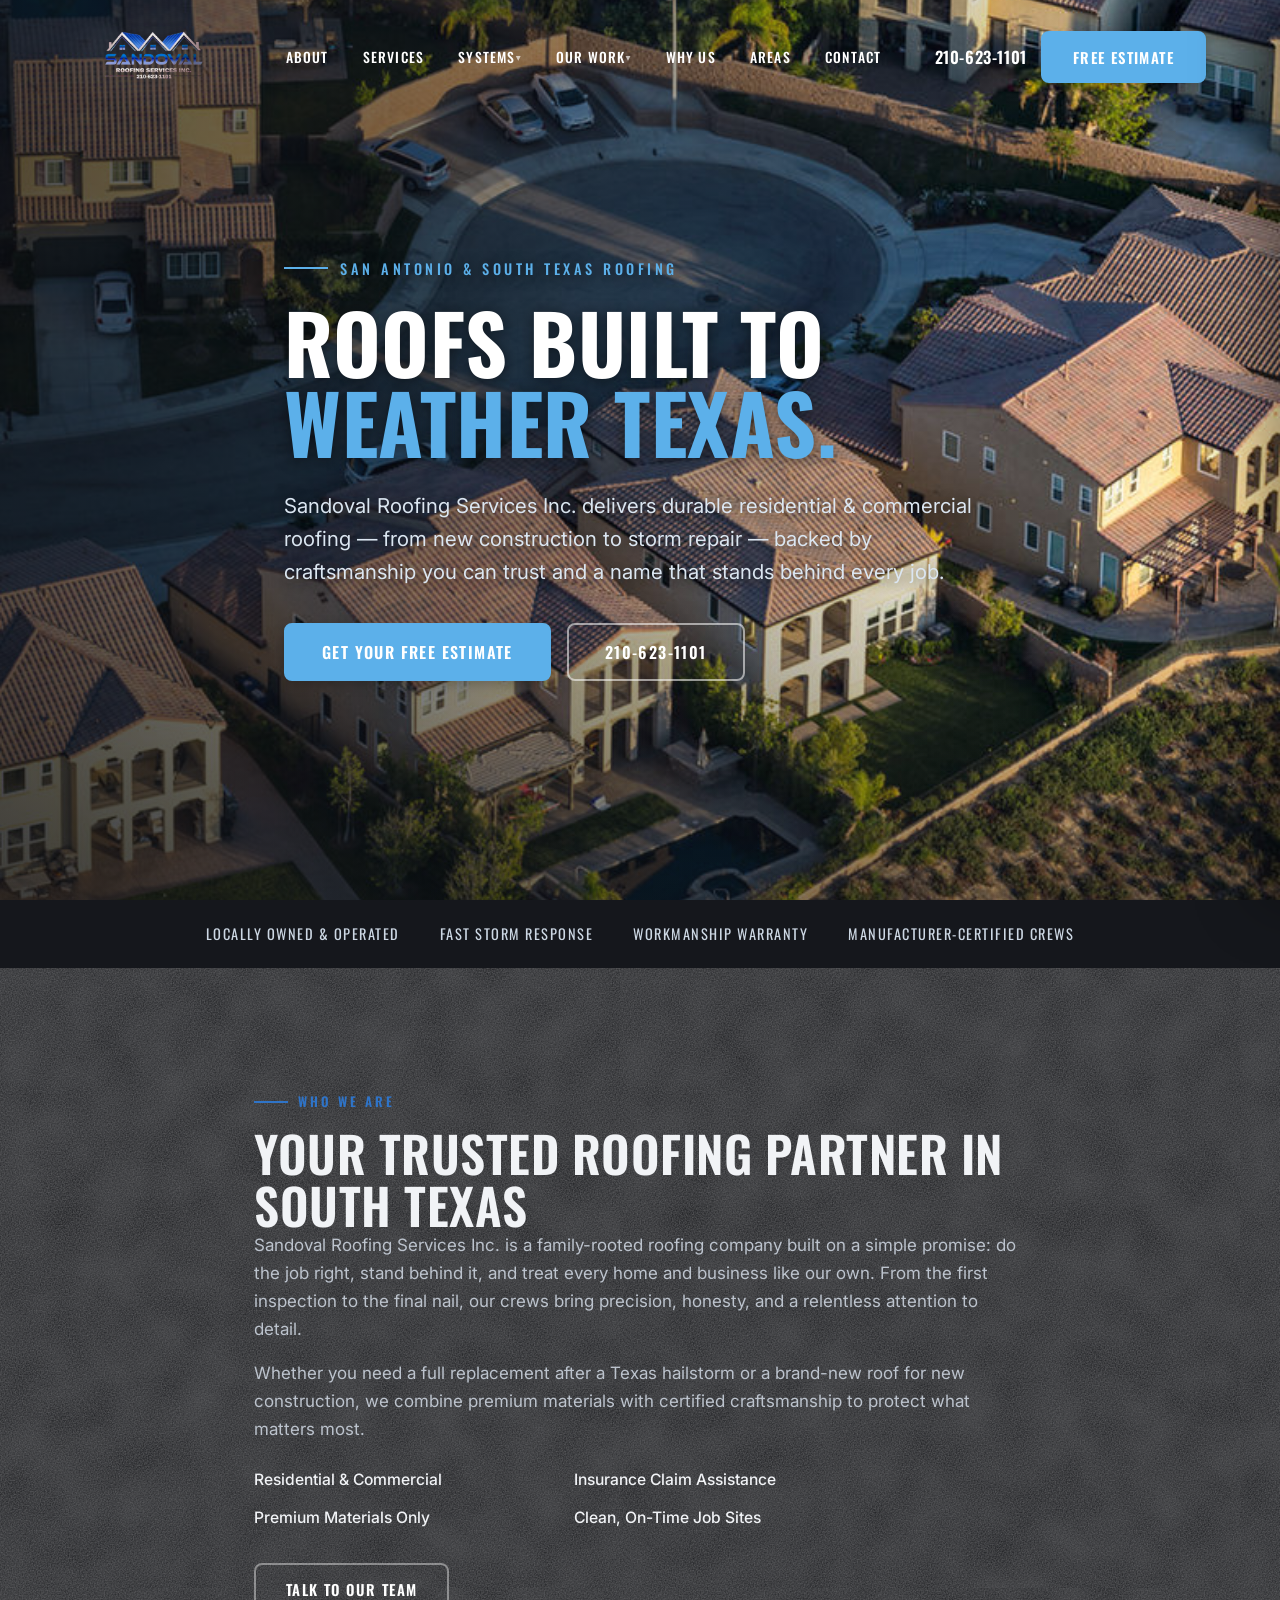
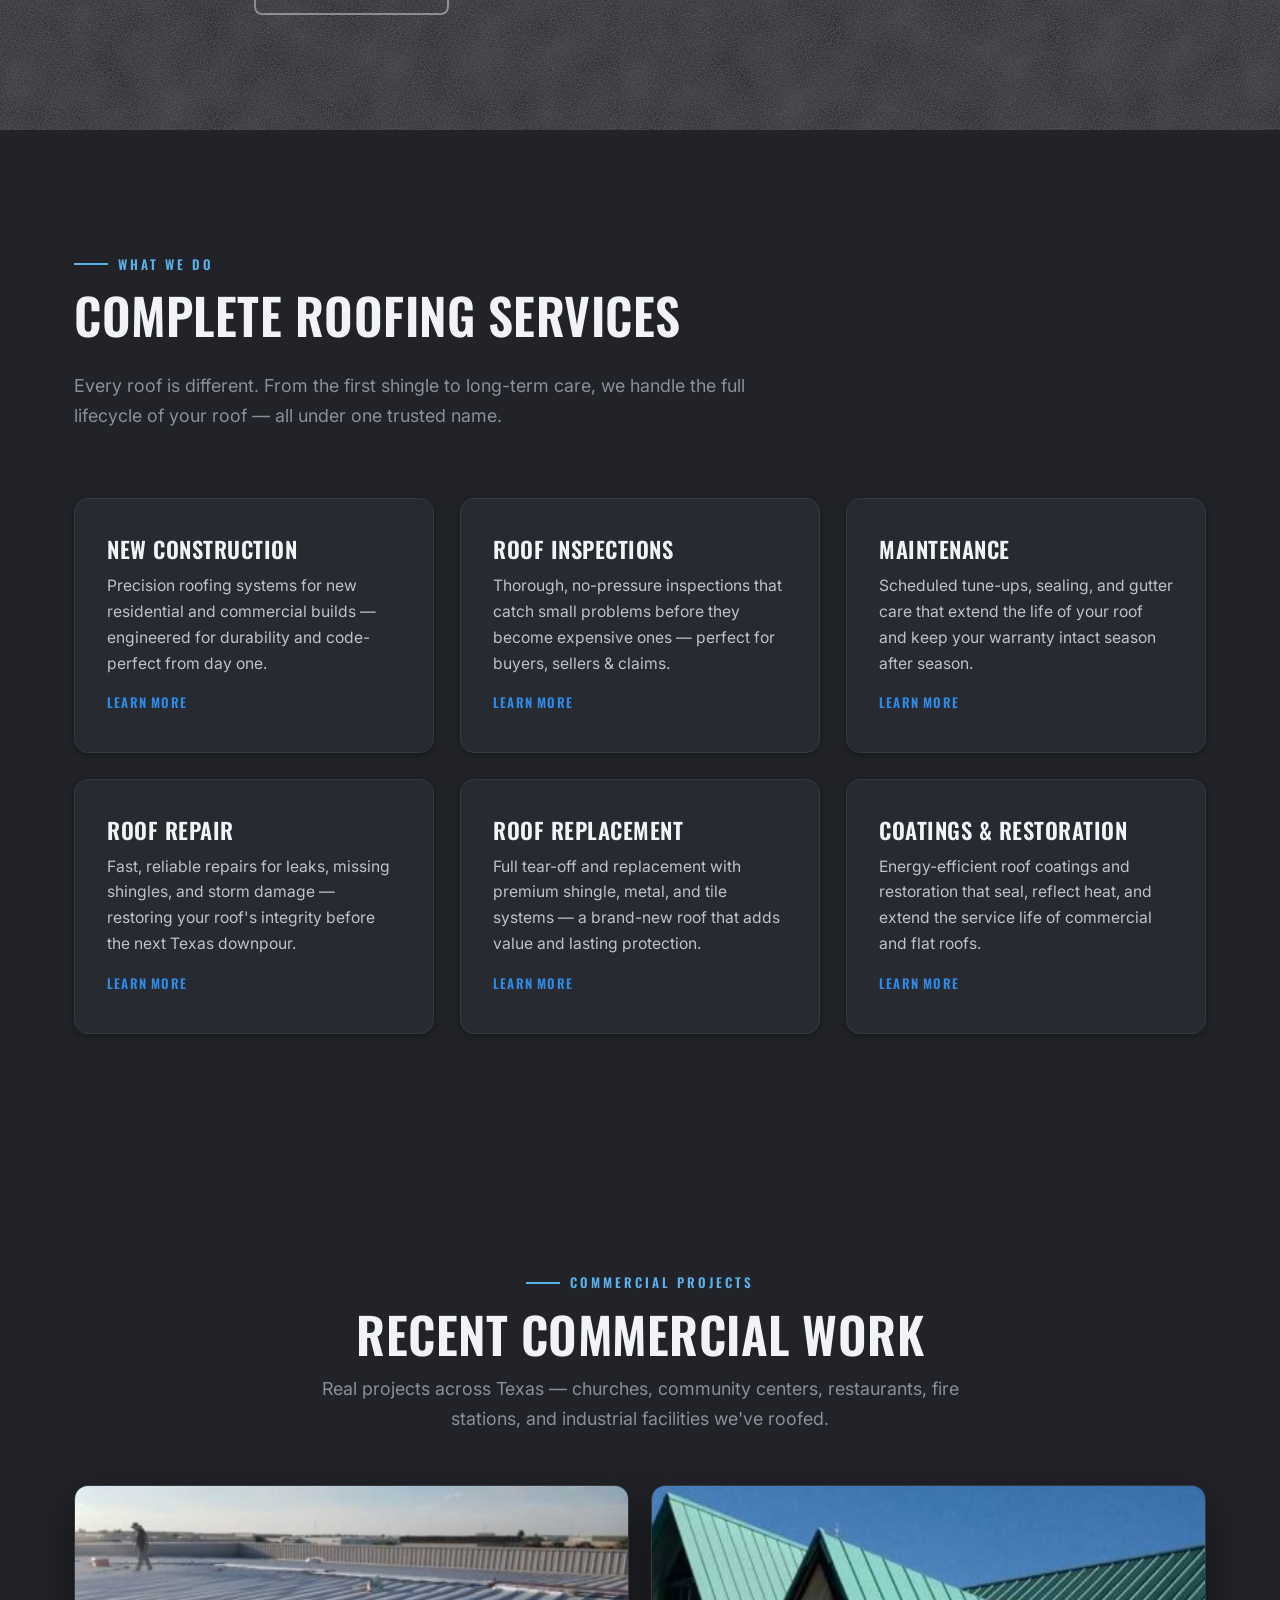
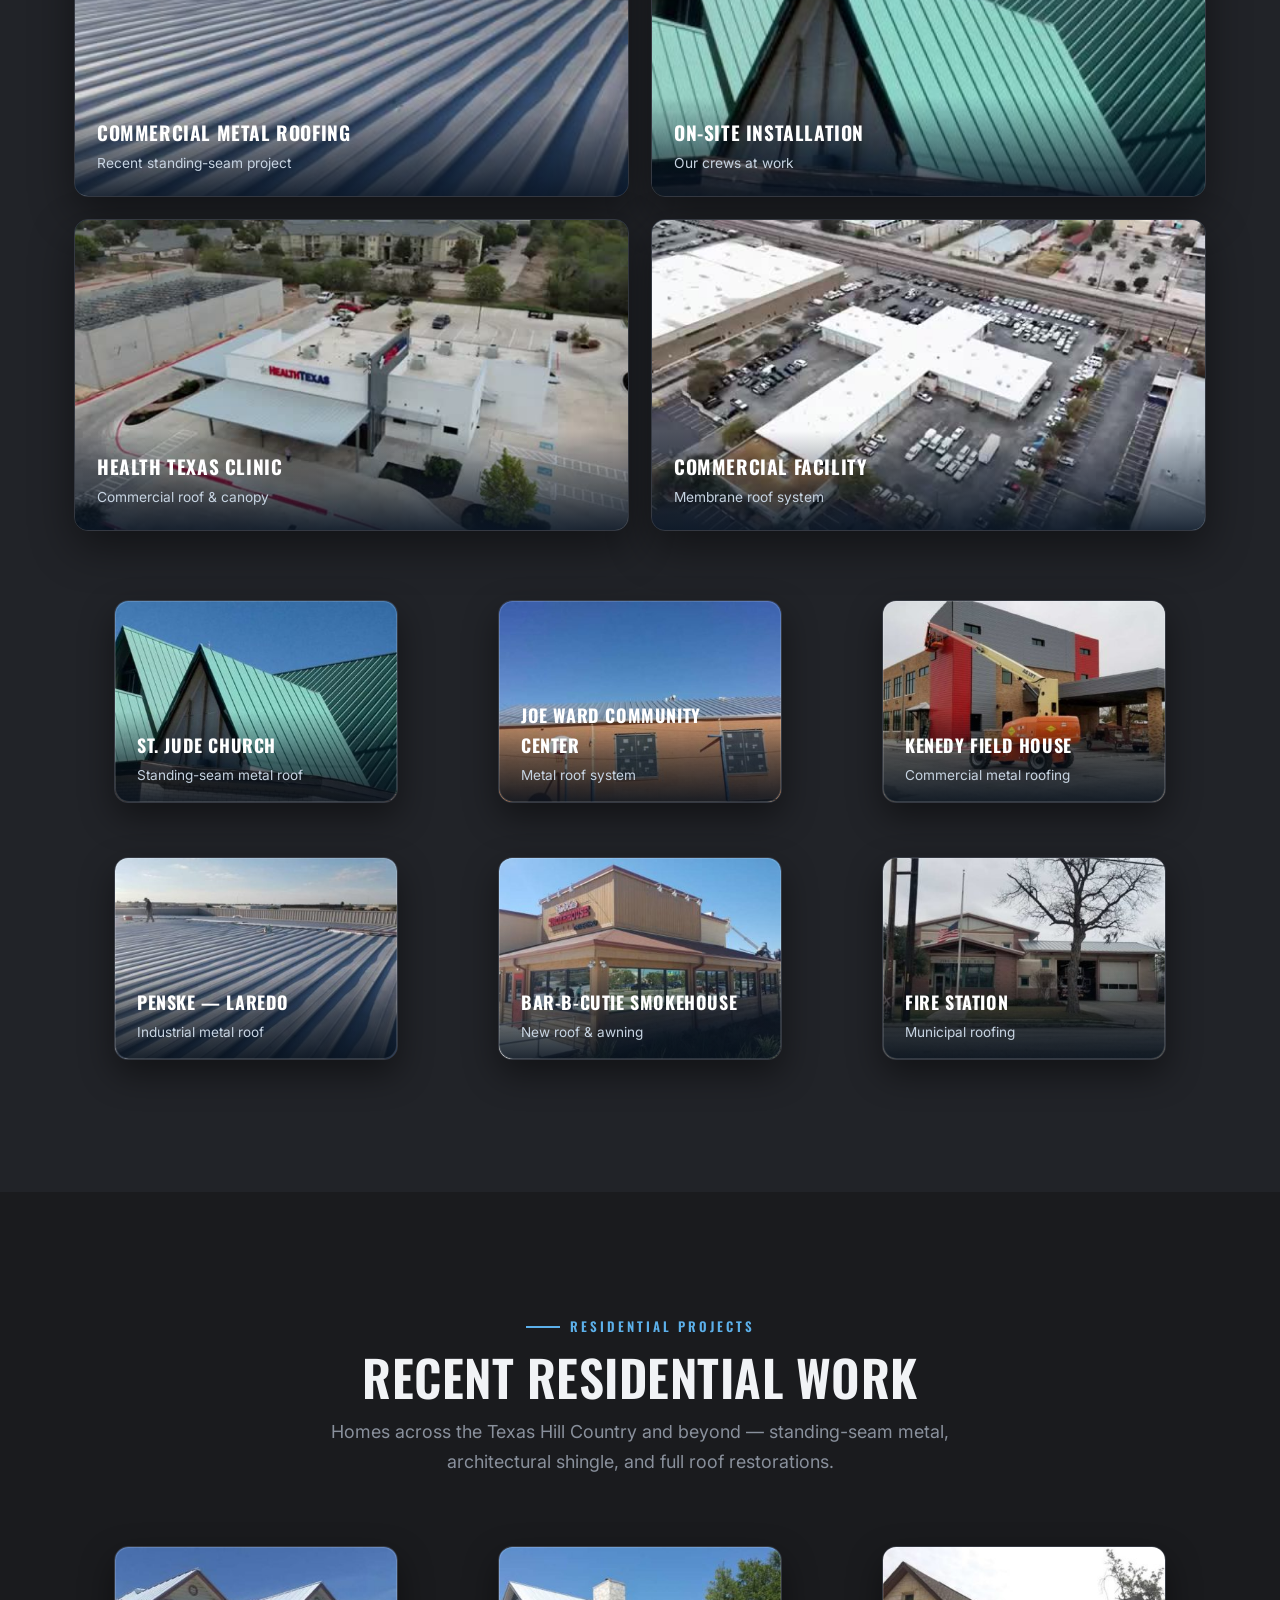
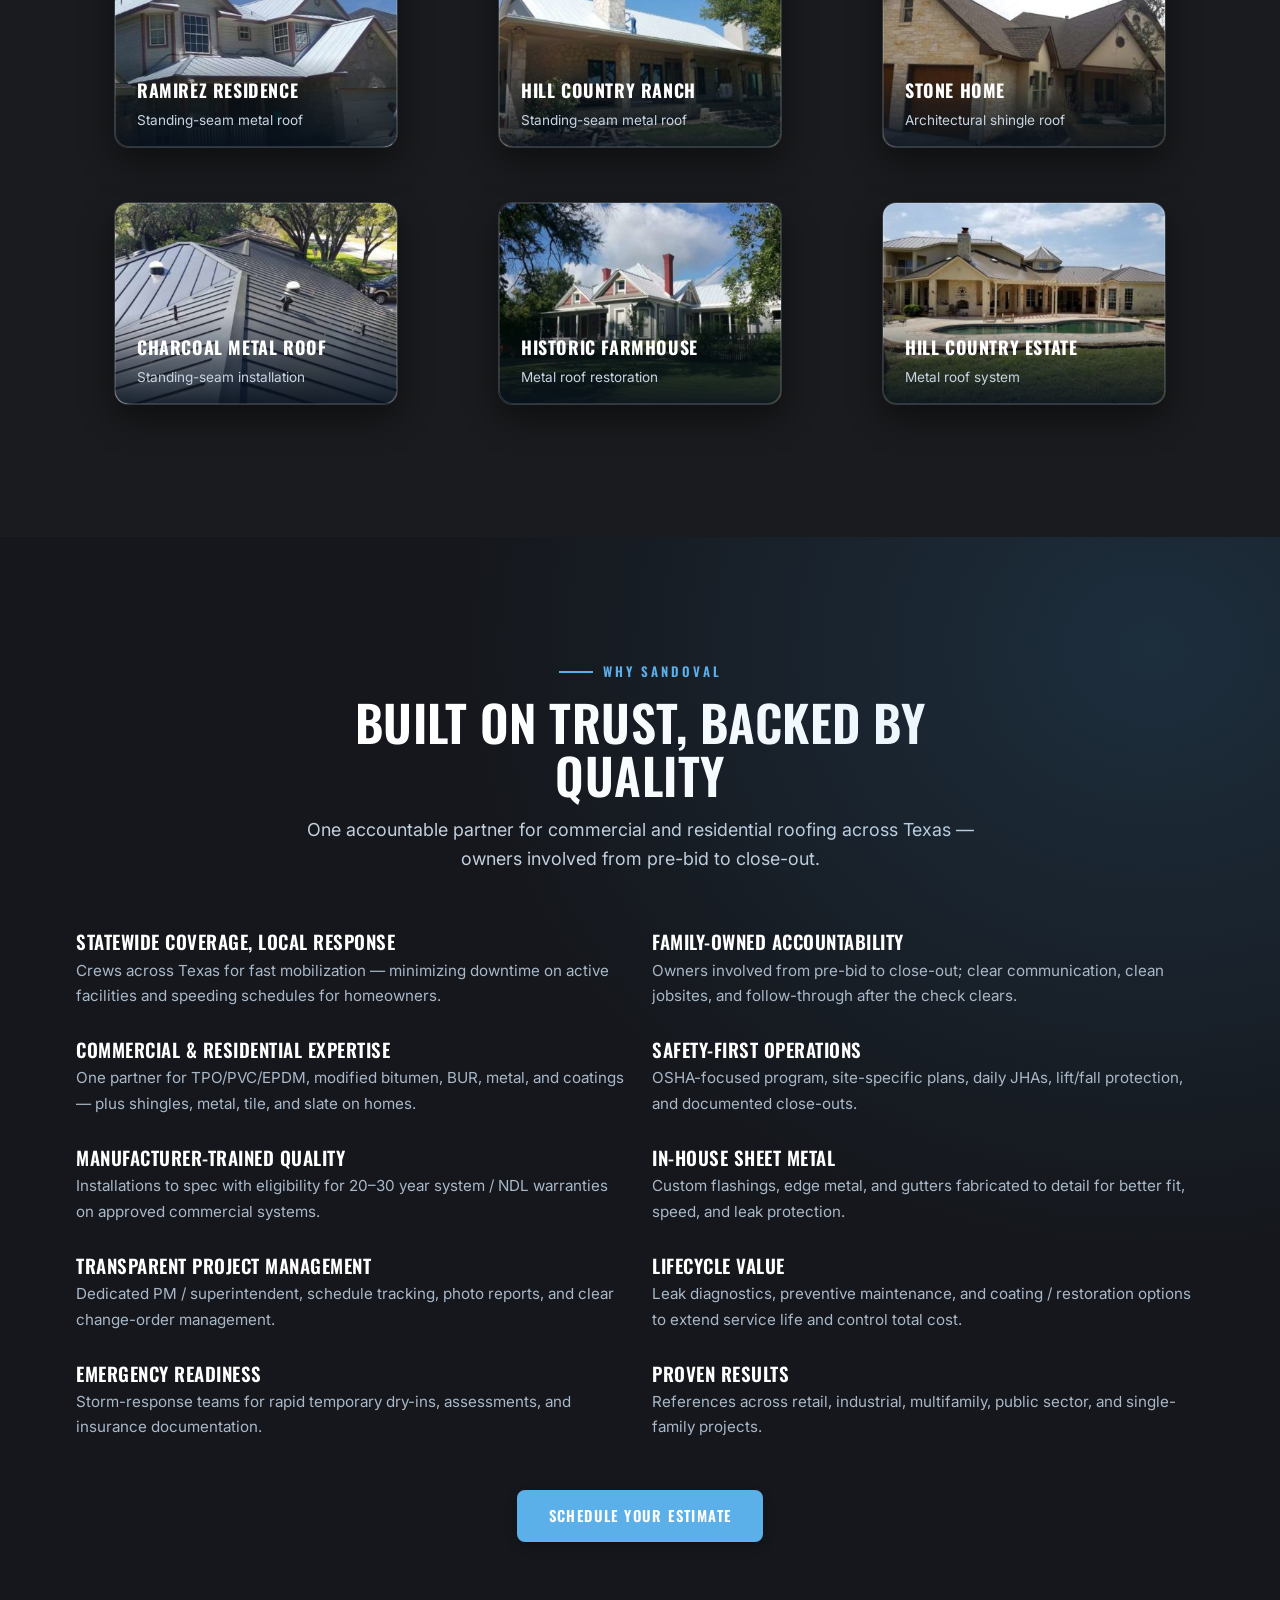
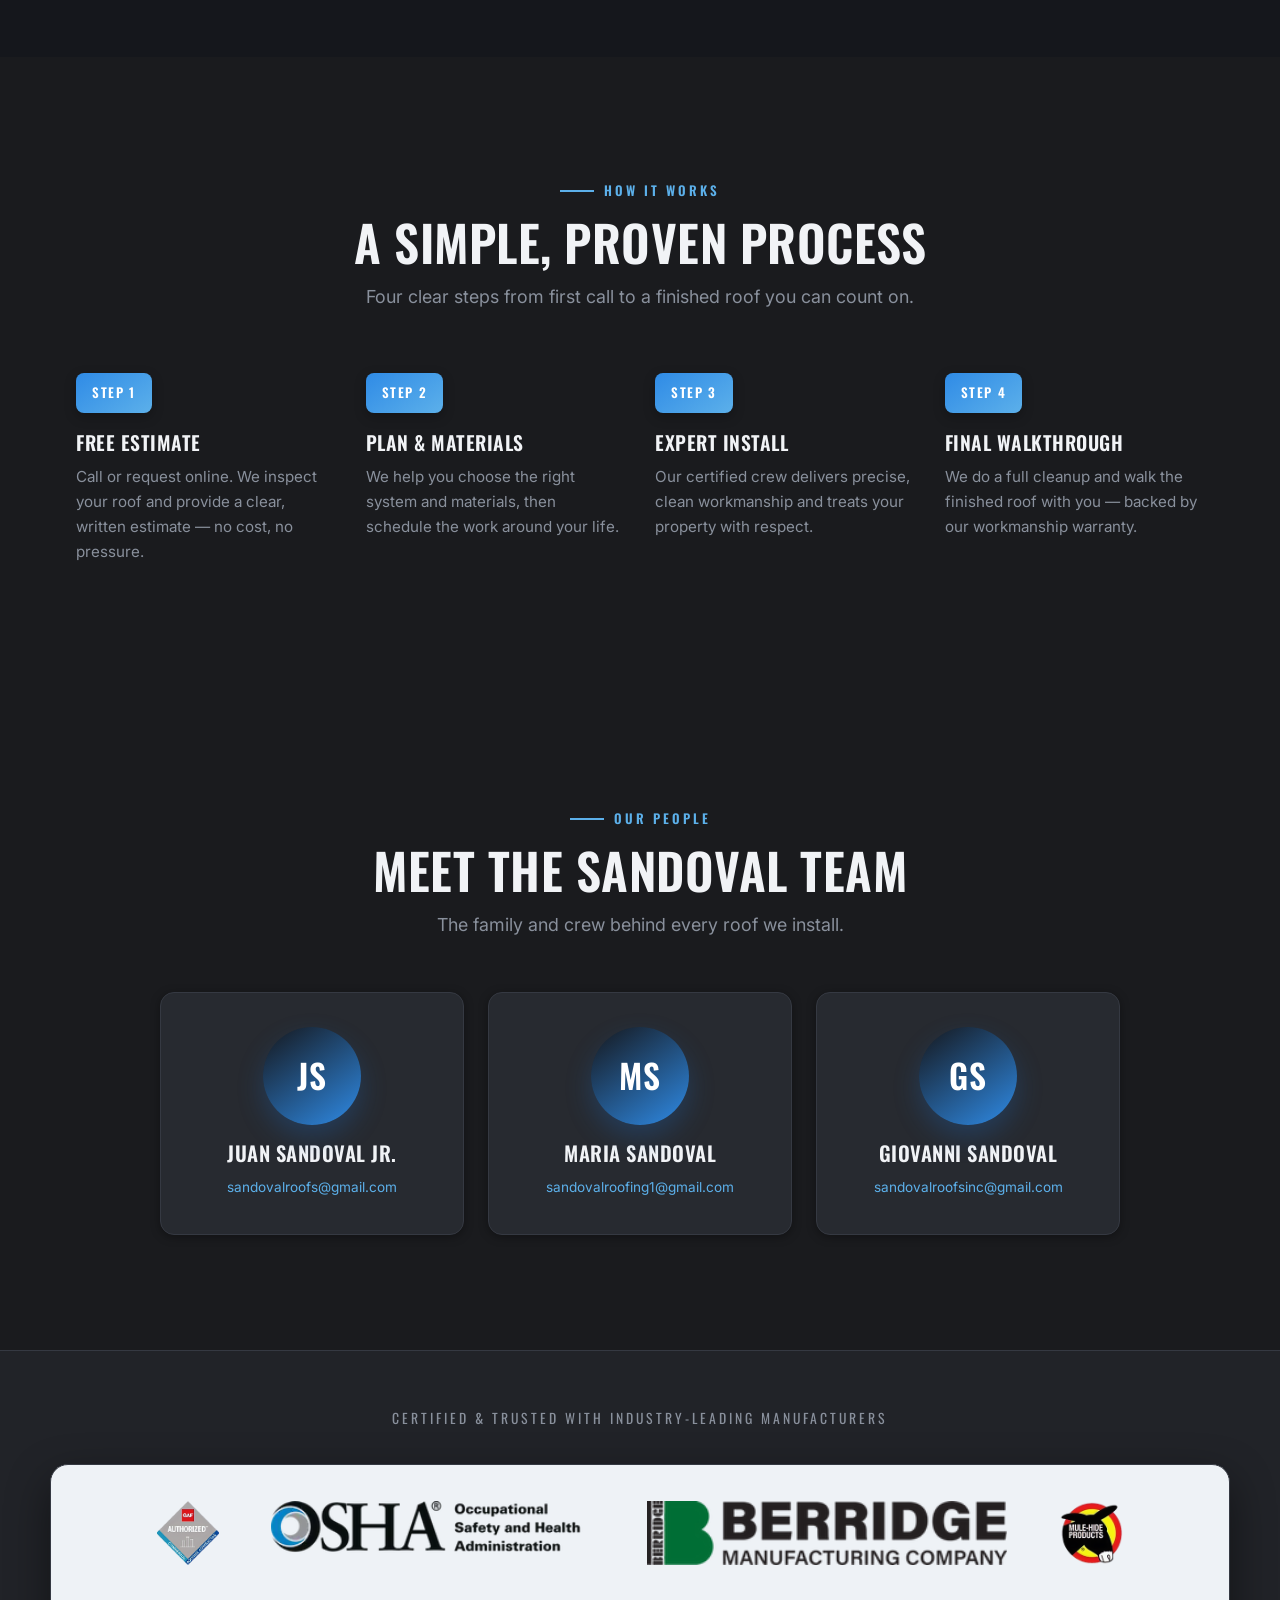
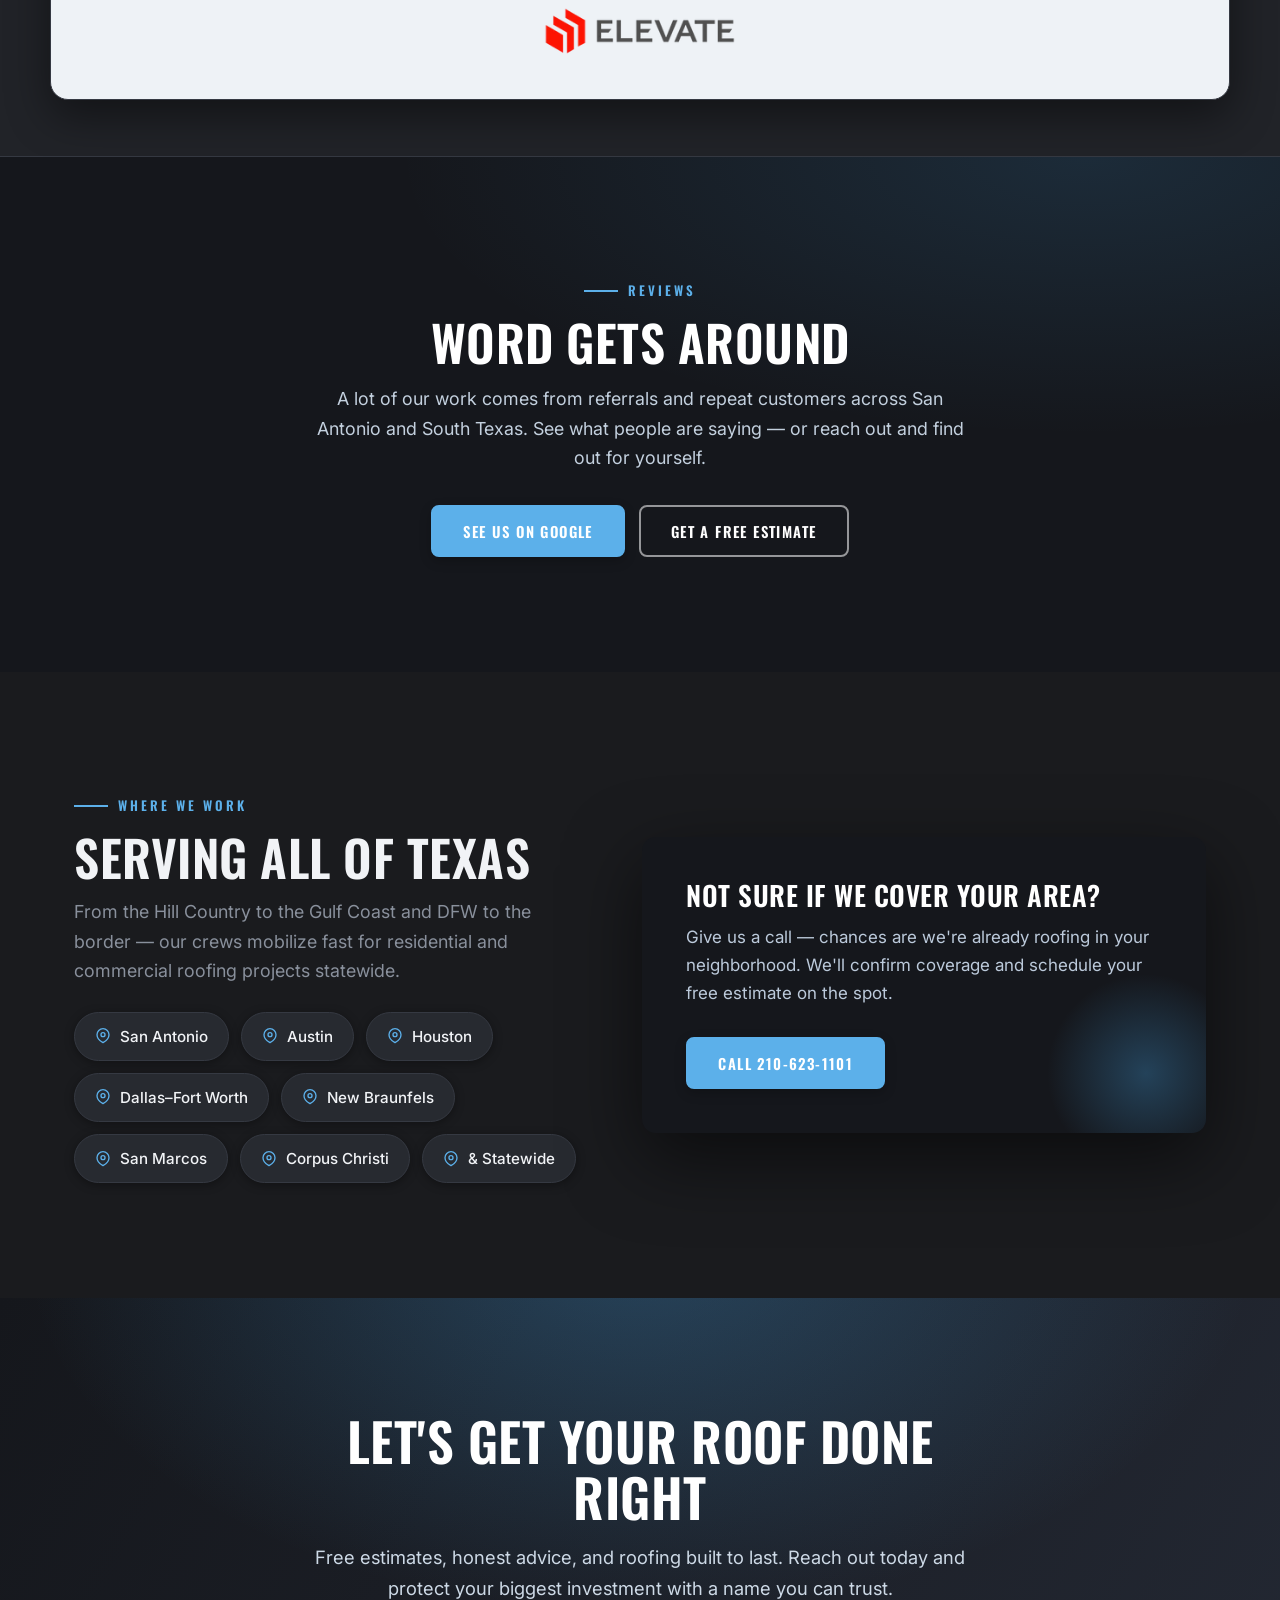
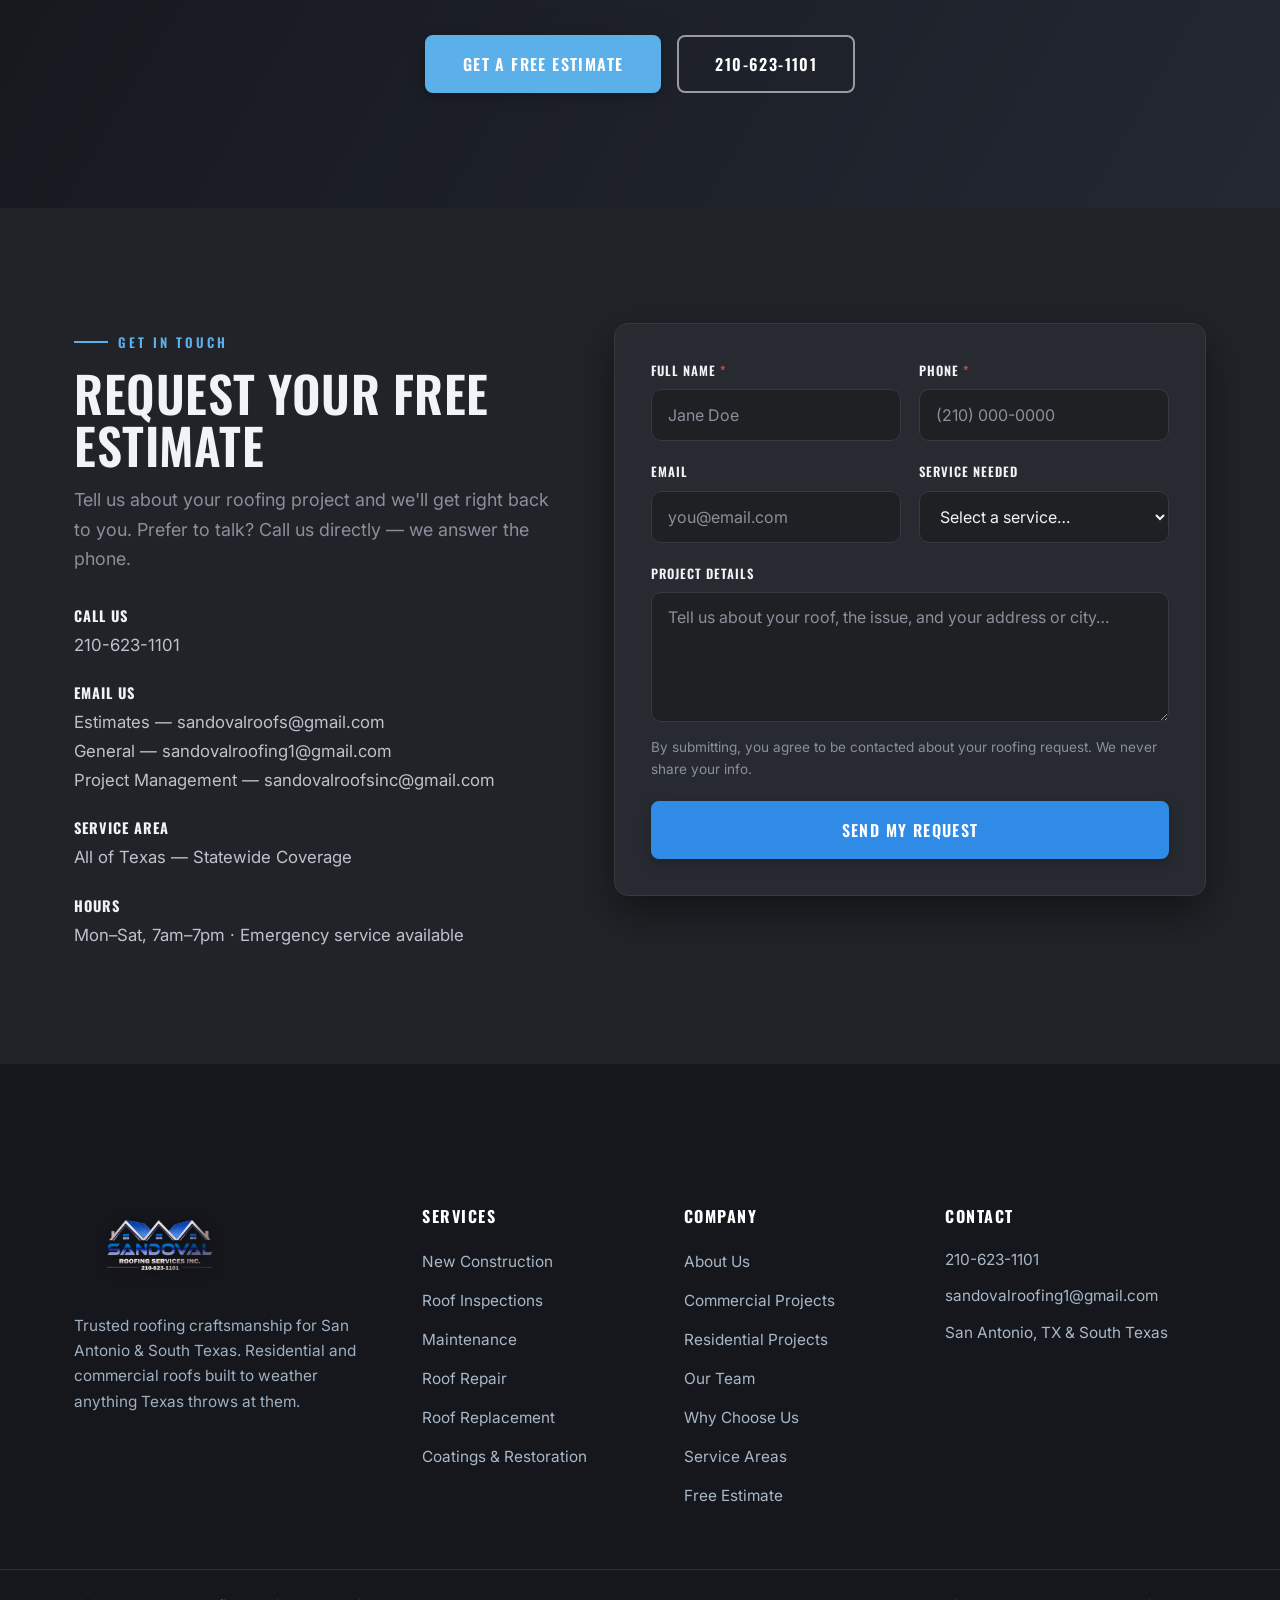
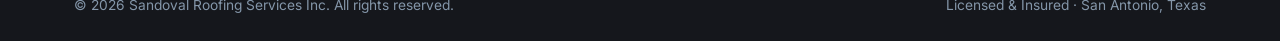
==== commit 996cfbf5: "Move Roofing Systems off homepage into Residential/Commercial Systems pages under a Systems nav drop" ====
--- a/index.html
+++ b/index.html
@@ -34,7 +34,7 @@
       <nav class="nav__links" aria-label="Primary">
         <a href="#about">About</a>
         <a href="#services">Services</a>
-        <a href="#systems">Systems</a>
+        <span class="nav__item nav__item--drop"><button type="button" class="nav__drophead">Systems</button><div class="nav__drop"><a href="residential-systems.html">Residential Systems</a><a href="commercial-systems.html">Commercial Systems</a></div></span>
         <span class="nav__item nav__item--drop"><button type="button" class="nav__drophead">Our Work</button><div class="nav__drop"><a href="#projects">Commercial Projects</a><a href="#residential">Residential Projects</a></div></span>
         <a href="#why">Why Us</a>
         <a href="#areas">Areas</a>
@@ -60,7 +60,11 @@
     </button>
     <a href="#about">About</a>
     <a href="#services">Services</a>
-    <a href="#systems">Systems</a>
+    <button type="button" class="drawer__acc" aria-expanded="false" aria-controls="drawerSystems">Systems</button>
+    <div class="drawer__panel" id="drawerSystems">
+      <a href="residential-systems.html" class="drawer__sub">Residential Systems</a>
+      <a href="commercial-systems.html" class="drawer__sub">Commercial Systems</a>
+    </div>
     <button type="button" class="drawer__acc" aria-expanded="false" aria-controls="drawerWork">Our Work</button>
     <div class="drawer__panel" id="drawerWork">
       <a href="#projects" class="drawer__sub">Commercial Projects</a>
@@ -188,117 +192,6 @@
     </div>
   </section>
 
-  <!-- ============ ROOFING SYSTEMS ============ -->
-  <section class="pad" id="systems">
-    <div class="wrap">
-      <div style="text-align:center;max-width:700px;margin:0 auto" class="reveal">
-        <span class="eyebrow" style="justify-content:center">What We Install</span>
-        <h2 class="section-title">Roofing Systems We Install</h2>
-        <p class="lead" style="margin:14px auto 0">From asphalt shingles to commercial single-ply membranes — the full range of residential and low-slope systems, installed to manufacturer spec.</p>
-      </div>
-
-      <!-- Residential -->
-      <h3 class="sysgroup reveal">
-        <svg viewBox="0 0 24 24" fill="none" stroke="currentColor" stroke-width="2" stroke-linecap="round" stroke-linejoin="round"><path d="M3 12 12 4l9 8"/><path d="M5 10v10h14V10"/><path d="M9 20v-6h6v6"/></svg>
-        Residential Roofing Systems
-      </h3>
-      <div class="sysgrid">
-        <article class="syscard reveal">
-          <div class="sysimg"><img src="assets/systems/asphalt-shingles.jpg" alt="Asphalt shingle roofing" loading="lazy" onerror="this.remove()"><span class="sysimg__ph"><svg viewBox="0 0 24 24" fill="none" stroke="currentColor" stroke-width="1.6" stroke-linecap="round" stroke-linejoin="round"><rect x="3" y="4" width="18" height="16" rx="2"/><circle cx="9" cy="10" r="2"/><path d="m21 17-5-5L5 20"/></svg>Add Photo</span></div>
-          <div class="syscard__body"><span class="syscard__tag">3-Tab · Architectural · Luxury</span><h4>Asphalt Shingles</h4><p>Most common and cost-effective; 20–30+ year options; wide color selection; good wind and impact ratings available.</p></div>
-        </article>
-        <article class="syscard reveal" data-d="1">
-          <div class="sysimg"><img src="assets/systems/metal-roofing.jpg" alt="Metal roofing" loading="lazy" onerror="this.remove()"><span class="sysimg__ph"><svg viewBox="0 0 24 24" fill="none" stroke="currentColor" stroke-width="1.6" stroke-linecap="round" stroke-linejoin="round"><rect x="3" y="4" width="18" height="16" rx="2"/><circle cx="9" cy="10" r="2"/><path d="m21 17-5-5L5 20"/></svg>Add Photo</span></div>
-          <div class="syscard__body"><span class="syscard__tag">Standing Seam · Metal Shingles</span><h4>Metal Roofing</h4><p>Long lifespan 40–70+ years; high wind and hail resistance; energy efficient; low maintenance; great for snow shedding.</p></div>
-        </article>
-        <article class="syscard reveal" data-d="2">
-          <div class="sysimg"><img src="assets/systems/tile-roofing.jpg" alt="Tile roofing" loading="lazy" onerror="this.remove()"><span class="sysimg__ph"><svg viewBox="0 0 24 24" fill="none" stroke="currentColor" stroke-width="1.6" stroke-linecap="round" stroke-linejoin="round"><rect x="3" y="4" width="18" height="16" rx="2"/><circle cx="9" cy="10" r="2"/><path d="m21 17-5-5L5 20"/></svg>Add Photo</span></div>
-          <div class="syscard__body"><span class="syscard__tag">Concrete · Clay</span><h4>Tile Roofing</h4><p>Premium curb appeal; very long life; excellent fire resistance; heavier structure requirements; broad profiles and colors.</p></div>
-        </article>
-        <article class="syscard reveal">
-          <div class="sysimg"><img src="assets/systems/slate-roofing.jpg" alt="Slate roofing" loading="lazy" onerror="this.remove()"><span class="sysimg__ph"><svg viewBox="0 0 24 24" fill="none" stroke="currentColor" stroke-width="1.6" stroke-linecap="round" stroke-linejoin="round"><rect x="3" y="4" width="18" height="16" rx="2"/><circle cx="9" cy="10" r="2"/><path d="m21 17-5-5L5 20"/></svg>Add Photo</span></div>
-          <div class="syscard__body"><span class="syscard__tag">Natural · Synthetic</span><h4>Slate Roofing</h4><p>Historic look; 75–100+ year lifespan (natural); high fire and weather resistance; requires skilled installation and proper framing.</p></div>
-        </article>
-        <article class="syscard reveal" data-d="1">
-          <div class="sysimg"><img src="assets/systems/wood-shakes.jpg" alt="Wood shake roofing" loading="lazy" onerror="this.remove()"><span class="sysimg__ph"><svg viewBox="0 0 24 24" fill="none" stroke="currentColor" stroke-width="1.6" stroke-linecap="round" stroke-linejoin="round"><rect x="3" y="4" width="18" height="16" rx="2"/><circle cx="9" cy="10" r="2"/><path d="m21 17-5-5L5 20"/></svg>Add Photo</span></div>
-          <div class="syscard__body"><span class="syscard__tag">Cedar</span><h4>Wood Shakes &amp; Shingles</h4><p>Warm, natural aesthetic; good insulation; requires periodic maintenance; local fire code considerations apply.</p></div>
-        </article>
-      </div>
-
-      <!-- Low-slope & commercial -->
-      <h3 class="sysgroup reveal">
-        <svg viewBox="0 0 24 24" fill="none" stroke="currentColor" stroke-width="2" stroke-linecap="round" stroke-linejoin="round"><path d="M3 21h18M4 21V9l8-5 8 5v12"/><path d="M9 21v-6h6v6"/></svg>
-        Low-Slope &amp; Commercial Systems
-      </h3>
-      <div class="sysgrid">
-        <article class="syscard reveal">
-          <div class="sysimg"><img src="assets/systems/tpo.jpg" alt="TPO single-ply roofing" loading="lazy" onerror="this.remove()"><span class="sysimg__ph"><svg viewBox="0 0 24 24" fill="none" stroke="currentColor" stroke-width="1.6" stroke-linecap="round" stroke-linejoin="round"><rect x="3" y="4" width="18" height="16" rx="2"/><circle cx="9" cy="10" r="2"/><path d="m21 17-5-5L5 20"/></svg>Add Photo</span></div>
-          <div class="syscard__body"><span class="syscard__tag">Single-Ply</span><h4>TPO Membrane</h4><p>White reflective membrane; energy efficient; heat-welded seams; popular for new construction and retrofits.</p></div>
-        </article>
-        <article class="syscard reveal" data-d="1">
-          <div class="sysimg"><img src="assets/systems/pvc.jpg" alt="PVC single-ply roofing" loading="lazy" onerror="this.remove()"><span class="sysimg__ph"><svg viewBox="0 0 24 24" fill="none" stroke="currentColor" stroke-width="1.6" stroke-linecap="round" stroke-linejoin="round"><rect x="3" y="4" width="18" height="16" rx="2"/><circle cx="9" cy="10" r="2"/><path d="m21 17-5-5L5 20"/></svg>Add Photo</span></div>
-          <div class="syscard__body"><span class="syscard__tag">Single-Ply</span><h4>PVC Membrane</h4><p>Excellent chemical and grease resistance; heat-welded seams; ideal for restaurants and industrial roofs.</p></div>
-        </article>
-        <article class="syscard reveal" data-d="2">
-          <div class="sysimg"><img src="assets/systems/epdm.jpg" alt="EPDM single-ply roofing" loading="lazy" onerror="this.remove()"><span class="sysimg__ph"><svg viewBox="0 0 24 24" fill="none" stroke="currentColor" stroke-width="1.6" stroke-linecap="round" stroke-linejoin="round"><rect x="3" y="4" width="18" height="16" rx="2"/><circle cx="9" cy="10" r="2"/><path d="m21 17-5-5L5 20"/></svg>Add Photo</span></div>
-          <div class="syscard__body"><span class="syscard__tag">Single-Ply</span><h4>EPDM Membrane</h4><p>Proven black rubber membrane; durable and flexible; a strong choice for ballasted or fully adhered systems.</p></div>
-        </article>
-        <article class="syscard reveal">
-          <div class="sysimg"><img src="assets/systems/modified-bitumen.jpg" alt="Modified bitumen roofing" loading="lazy" onerror="this.remove()"><span class="sysimg__ph"><svg viewBox="0 0 24 24" fill="none" stroke="currentColor" stroke-width="1.6" stroke-linecap="round" stroke-linejoin="round"><rect x="3" y="4" width="18" height="16" rx="2"/><circle cx="9" cy="10" r="2"/><path d="m21 17-5-5L5 20"/></svg>Add Photo</span></div>
-          <div class="syscard__body"><span class="syscard__tag">SBS / APP</span><h4>Modified Bitumen</h4><p>Multi-ply asphalt-based system; great puncture resistance; torch, cold-applied, or self-adhered options.</p></div>
-        </article>
-        <article class="syscard reveal" data-d="1">
-          <div class="sysimg"><img src="assets/systems/built-up-roofing.jpg" alt="Built-up roofing" loading="lazy" onerror="this.remove()"><span class="sysimg__ph"><svg viewBox="0 0 24 24" fill="none" stroke="currentColor" stroke-width="1.6" stroke-linecap="round" stroke-linejoin="round"><rect x="3" y="4" width="18" height="16" rx="2"/><circle cx="9" cy="10" r="2"/><path d="m21 17-5-5L5 20"/></svg>Add Photo</span></div>
-          <div class="syscard__body"><span class="syscard__tag">BUR</span><h4>Built-Up Roofing</h4><p>Multiple asphalt and felt plies with gravel or cap sheet; time-tested durability and redundancy.</p></div>
-        </article>
-        <article class="syscard reveal" data-d="2">
-          <div class="sysimg"><img src="assets/systems/coatings.jpg" alt="Roof coatings" loading="lazy" onerror="this.remove()"><span class="sysimg__ph"><svg viewBox="0 0 24 24" fill="none" stroke="currentColor" stroke-width="1.6" stroke-linecap="round" stroke-linejoin="round"><rect x="3" y="4" width="18" height="16" rx="2"/><circle cx="9" cy="10" r="2"/><path d="m21 17-5-5L5 20"/></svg>Add Photo</span></div>
-          <div class="syscard__body"><span class="syscard__tag">Acrylic · Silicone · Polyurethane</span><h4>Roof Coatings</h4><p>Restore and extend roof life; improve reflectivity; cost-effective over sound substrates.</p></div>
-        </article>
-      </div>
-
-      <!-- Accessories & specialty -->
-      <h3 class="sysgroup reveal">
-        <svg viewBox="0 0 24 24" fill="none" stroke="currentColor" stroke-width="2" stroke-linecap="round" stroke-linejoin="round"><path d="M14.7 6.3a4 4 0 0 0-5.4 5.4L3 18v3h3l6.3-6.3a4 4 0 0 0 5.4-5.4l-2.5 2.5-2.1-2.1z"/></svg>
-        Accessories &amp; Specialty
-      </h3>
-      <div class="sysextras">
-        <div class="sysx reveal"><svg viewBox="0 0 24 24" fill="none" stroke="currentColor" stroke-width="1.8" stroke-linecap="round" stroke-linejoin="round"><path d="M3 7h18l-2 5H5L3 7z"/><path d="M6 12v5a2 2 0 0 0 2 2h1"/></svg><div><b>Gutters &amp; Downspouts</b><span>Seamless aluminum, steel, copper.</span></div></div>
-        <div class="sysx reveal" data-d="1"><svg viewBox="0 0 24 24" fill="none" stroke="currentColor" stroke-width="1.8" stroke-linecap="round" stroke-linejoin="round"><rect x="3" y="3" width="18" height="18" rx="2"/><path d="M3 9h18M9 3v18"/></svg><div><b>Skylights &amp; Sun Tunnels</b><span>New and replacement.</span></div></div>
-        <div class="sysx reveal" data-d="2"><svg viewBox="0 0 24 24" fill="none" stroke="currentColor" stroke-width="1.8" stroke-linecap="round" stroke-linejoin="round"><path d="M3 12h18M12 3v18M5 5l14 14M19 5 5 19"/></svg><div><b>Roof Ventilation</b><span>Ridge, intake, powered.</span></div></div>
-        <div class="sysx reveal"><svg viewBox="0 0 24 24" fill="none" stroke="currentColor" stroke-width="1.8" stroke-linecap="round" stroke-linejoin="round"><path d="M4 8h16M4 12h16M4 16h16M4 4h16"/></svg><div><b>Insulation &amp; Taper Systems</b><span>Upgrades and tapered insulation.</span></div></div>
-        <div class="sysx reveal" data-d="1"><svg viewBox="0 0 24 24" fill="none" stroke="currentColor" stroke-width="1.8" stroke-linecap="round" stroke-linejoin="round"><path d="M14.7 6.3a4 4 0 0 0-5.4 5.4L3 18v3h3l6.3-6.3a4 4 0 0 0 5.4-5.4l-2.5 2.5-2.1-2.1z"/></svg><div><b>Repairs &amp; Maintenance</b><span>Repairs, inspections &amp; preventive programs.</span></div></div>
-        <div class="sysx reveal" data-d="2"><svg viewBox="0 0 24 24" fill="none" stroke="currentColor" stroke-width="1.8" stroke-linecap="round" stroke-linejoin="round"><path d="M12 22s8-4 8-10V5l-8-3-8 3v7c0 6 8 10 8 10z"/><path d="m9 12 2 2 4-4"/></svg><div><b>Storm &amp; Insurance Support</b><span>Damage assessment &amp; claim support.</span></div></div>
-      </div>
-
-      <!-- Options to tailor -->
-      <h3 class="sysgroup reveal">
-        <svg viewBox="0 0 24 24" fill="none" stroke="currentColor" stroke-width="2" stroke-linecap="round" stroke-linejoin="round"><path d="M4 21v-7M4 10V3M12 21v-9M12 8V3M20 21v-5M20 12V3M1 14h6M9 8h6M17 16h6"/></svg>
-        Options to Tailor
-      </h3>
-      <div class="sysopts">
-        <div class="sysopt reveal">
-          <svg viewBox="0 0 24 24" fill="none" stroke="currentColor" stroke-width="1.8" stroke-linecap="round" stroke-linejoin="round"><path d="M12 22s8-4 8-10V5l-8-3-8 3v7c0 6 8 10 8 10z"/></svg>
-          <h5>Warranties</h5><p>Manufacturer product warranties (20–35 year, limited lifetime) and NDL / system warranties where eligible.</p>
-        </div>
-        <div class="sysopt reveal" data-d="1">
-          <svg viewBox="0 0 24 24" fill="none" stroke="currentColor" stroke-width="1.8" stroke-linecap="round" stroke-linejoin="round"><path d="m13 2-3 7h5l-3 7"/><path d="M3 12a9 9 0 0 1 9-9M21 12a9 9 0 0 1-9 9"/></svg>
-          <h5>Impact &amp; Wind</h5><p>Class 3/4 impact ratings and 110–130+ mph wind performance.</p>
-        </div>
-        <div class="sysopt reveal" data-d="2">
-          <svg viewBox="0 0 24 24" fill="none" stroke="currentColor" stroke-width="1.8" stroke-linecap="round" stroke-linejoin="round"><circle cx="12" cy="12" r="9"/><circle cx="8" cy="10" r="1.2" fill="currentColor"/><circle cx="16" cy="10" r="1.2" fill="currentColor"/><circle cx="12" cy="15" r="1.2" fill="currentColor"/></svg>
-          <h5>Colors &amp; Finishes</h5><p>Architectural palettes, matte and standing-seam colors, specialty metals (aluminum, steel, copper).</p>
-        </div>
-        <div class="sysopt reveal" data-d="3">
-          <svg viewBox="0 0 24 24" fill="none" stroke="currentColor" stroke-width="1.8" stroke-linecap="round" stroke-linejoin="round"><path d="M11 20A7 7 0 0 1 9.8 6.1C15.5 5 17 4.48 19 2c1 2 2 4.18 2 8 0 5.5-4.78 10-10 10z"/><path d="M2 21c0-3 1.85-5.36 5.08-6"/></svg>
-          <h5>Sustainability</h5><p>Cool-roof finishes, recycled content, and solar-ready details.</p>
-        </div>
-      </div>
-
-      <p class="gallery__note">Photo slots show an “Add Photo” placeholder until you add images. Drop your photos into <code>assets/systems/</code> using the filenames listed and they appear automatically.</p>
-    </div>
-  </section>
-
   <!-- ============ COMMERCIAL PROJECTS ============ -->
   <section class="pad services" id="projects">
     <div class="wrap">
--- a/assets/styles.css
+++ b/assets/styles.css
@@ -305,6 +305,8 @@
 }
 .about>.wrap{position:relative;z-index:1}
 .about__grid{display:grid;grid-template-columns:1.05fr .95fr;gap:64px;align-items:center}
+.about .eyebrow{color:#2f74c8}
+.about .eyebrow::before{background:#2f74c8}
 .about__grid--solo{grid-template-columns:1fr;max-width:820px}
 .about__grid--solo .ticks{max-width:620px}
 .about__media{position:relative}
@@ -359,8 +361,8 @@
 .why .lead{color:#c3d0de}
 .why__list{display:grid;gap:20px;margin-top:12px}
 .why__grid2{display:grid;grid-template-columns:1fr 1fr;gap:20px;margin-top:52px;position:relative;z-index:1}
-.feat{display:flex;gap:18px;padding:22px;border-radius:var(--radius);background:rgba(255,255,255,.05);border:1px solid rgba(255,255,255,.09);transition:background .25s,transform .25s var(--ease)}
-.feat:hover{background:rgba(255,255,255,.09);transform:translateX(6px)}
+.feat{display:flex;gap:18px;padding:6px 2px;border-radius:0;background:transparent;border:0}
+.feat:hover{background:transparent;transform:none}
 .feat__ic{width:52px;height:52px;flex:0 0 auto;border-radius:12px;background:var(--royal);display:grid;place-items:center;color:#fff}
 .feat__ic svg{width:26px;height:26px}
 .feat h4{color:#fff;font-size:1.18rem;text-transform:uppercase;letter-spacing:.5px;margin-bottom:6px}
@@ -368,8 +370,8 @@
 
 /* ============ PROCESS ============ */
 .steps{display:grid;grid-template-columns:repeat(4,1fr);gap:26px;margin-top:56px;counter-reset:step}
-.step{position:relative;padding:34px 26px;background:var(--surface);border:1px solid var(--line);border-radius:var(--radius);box-shadow:var(--shadow-sm);transition:transform .3s var(--ease),box-shadow .3s}
-.step:hover{transform:translateY(-6px);box-shadow:var(--shadow)}
+.step{position:relative;padding:6px 2px;background:transparent;border:0;border-radius:0;box-shadow:none}
+.step:hover{transform:none;box-shadow:none}
 .step__n{
   counter-increment:step;font-family:var(--h-font);font-weight:600;font-size:.82rem;
   letter-spacing:1.6px;text-transform:uppercase;
@@ -500,8 +502,8 @@
 .syscard__body p{font-size:.92rem;color:var(--body);margin:0}
 
 .sysextras{display:grid;grid-template-columns:repeat(3,1fr);gap:16px;margin-top:26px}
-.sysx{display:flex;gap:14px;align-items:flex-start;background:var(--surface);border:1px solid var(--line);border-radius:12px;padding:18px 20px;transition:transform .25s var(--ease),border-color .25s}
-.sysx:hover{transform:translateY(-3px);border-color:var(--panel)}
+.sysx{display:flex;gap:14px;align-items:flex-start;background:transparent;border:0;border-radius:0;padding:6px 2px}
+.sysx:hover{transform:none}
 .sysx svg{width:26px;height:26px;color:var(--panel);flex:0 0 auto;margin-top:2px}
 .sysx b{display:block;color:var(--ink);font-family:var(--h-font);text-transform:uppercase;letter-spacing:.5px;font-size:.95rem;margin-bottom:3px}
 .sysx span{font-size:.85rem;color:var(--muted)}
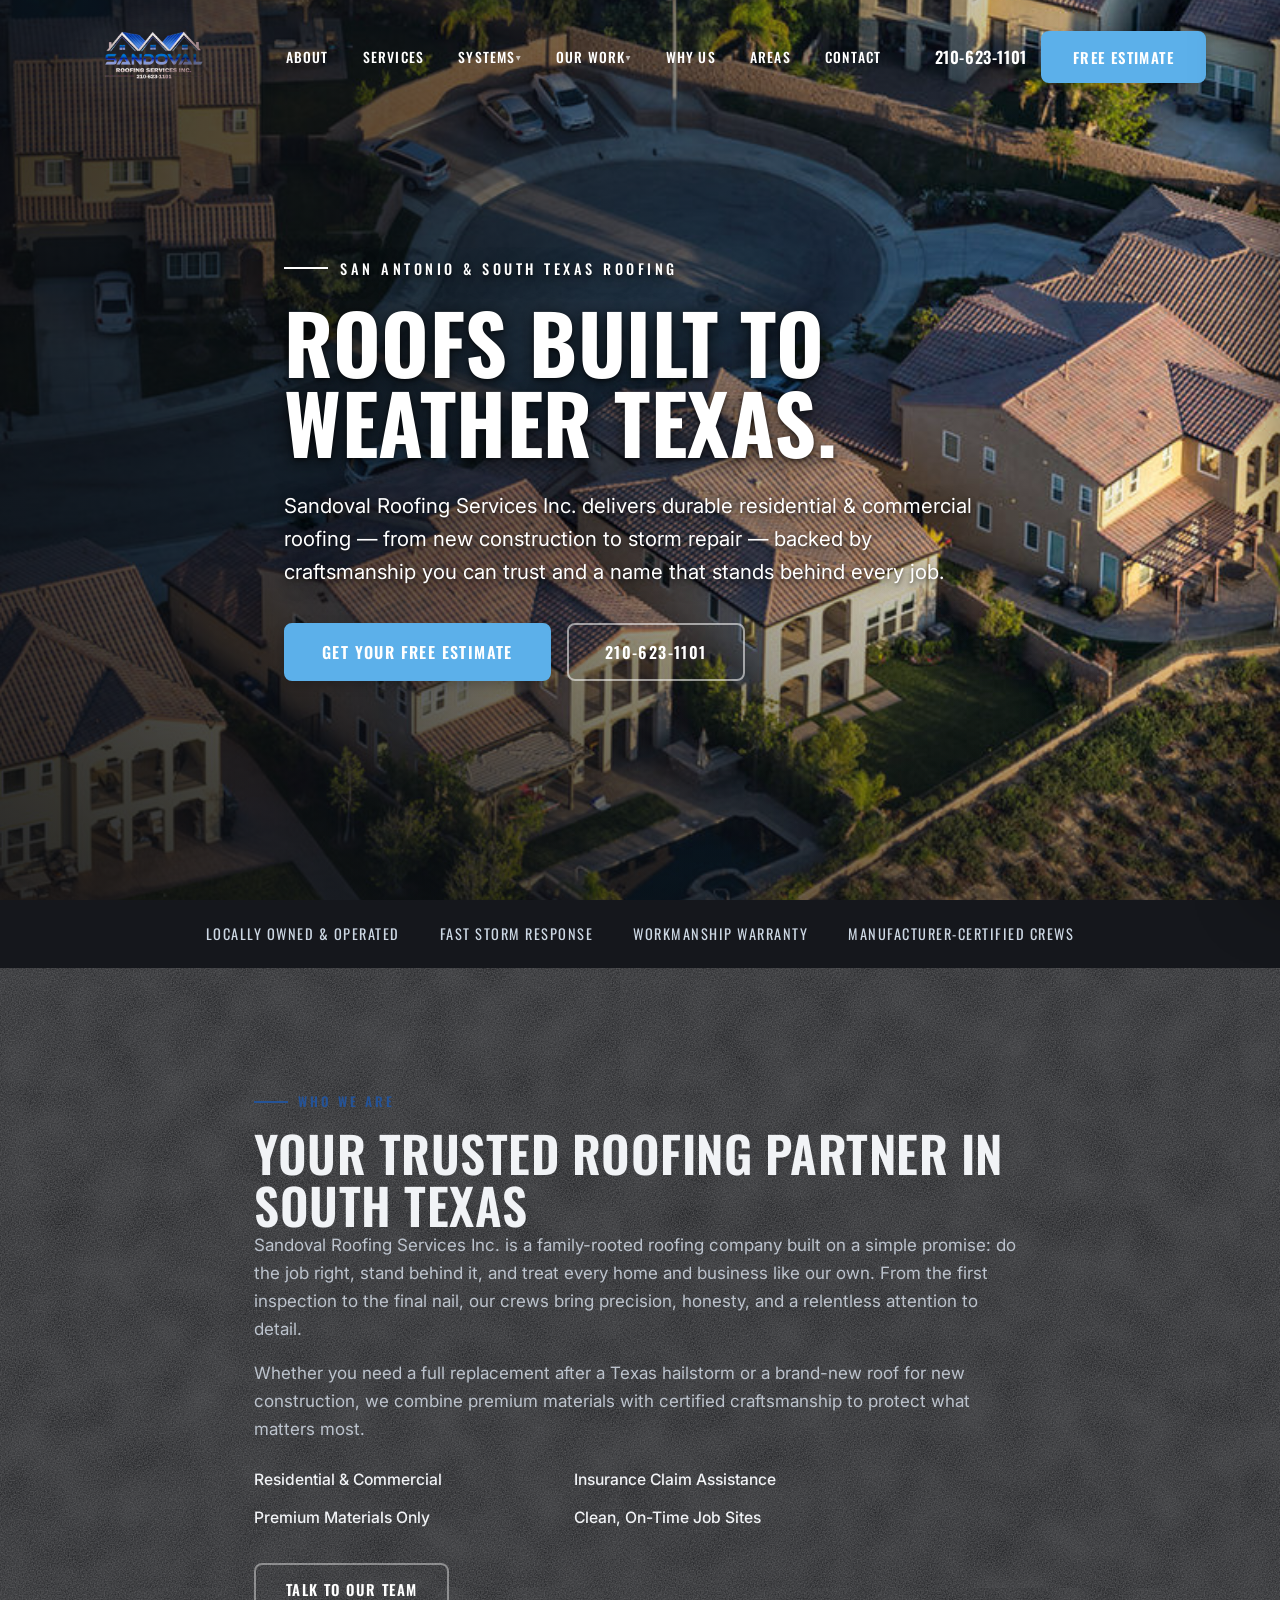
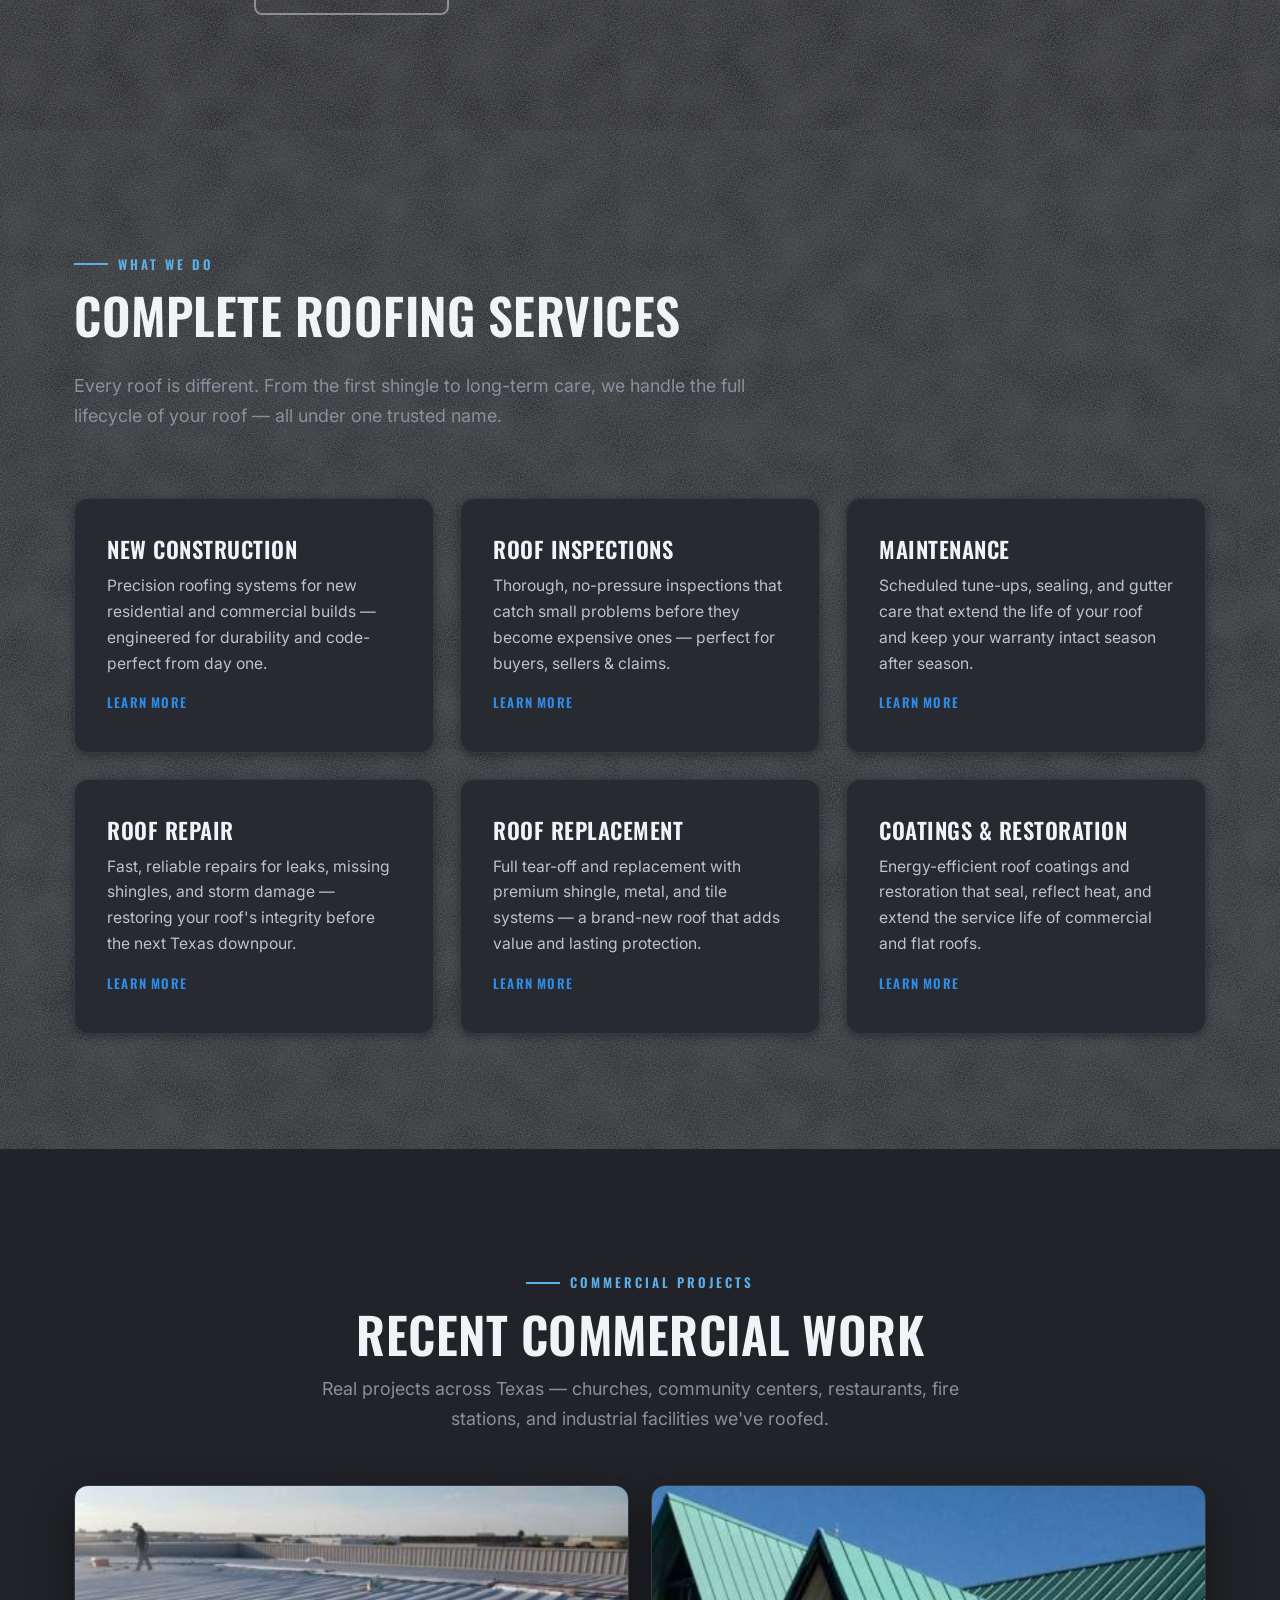
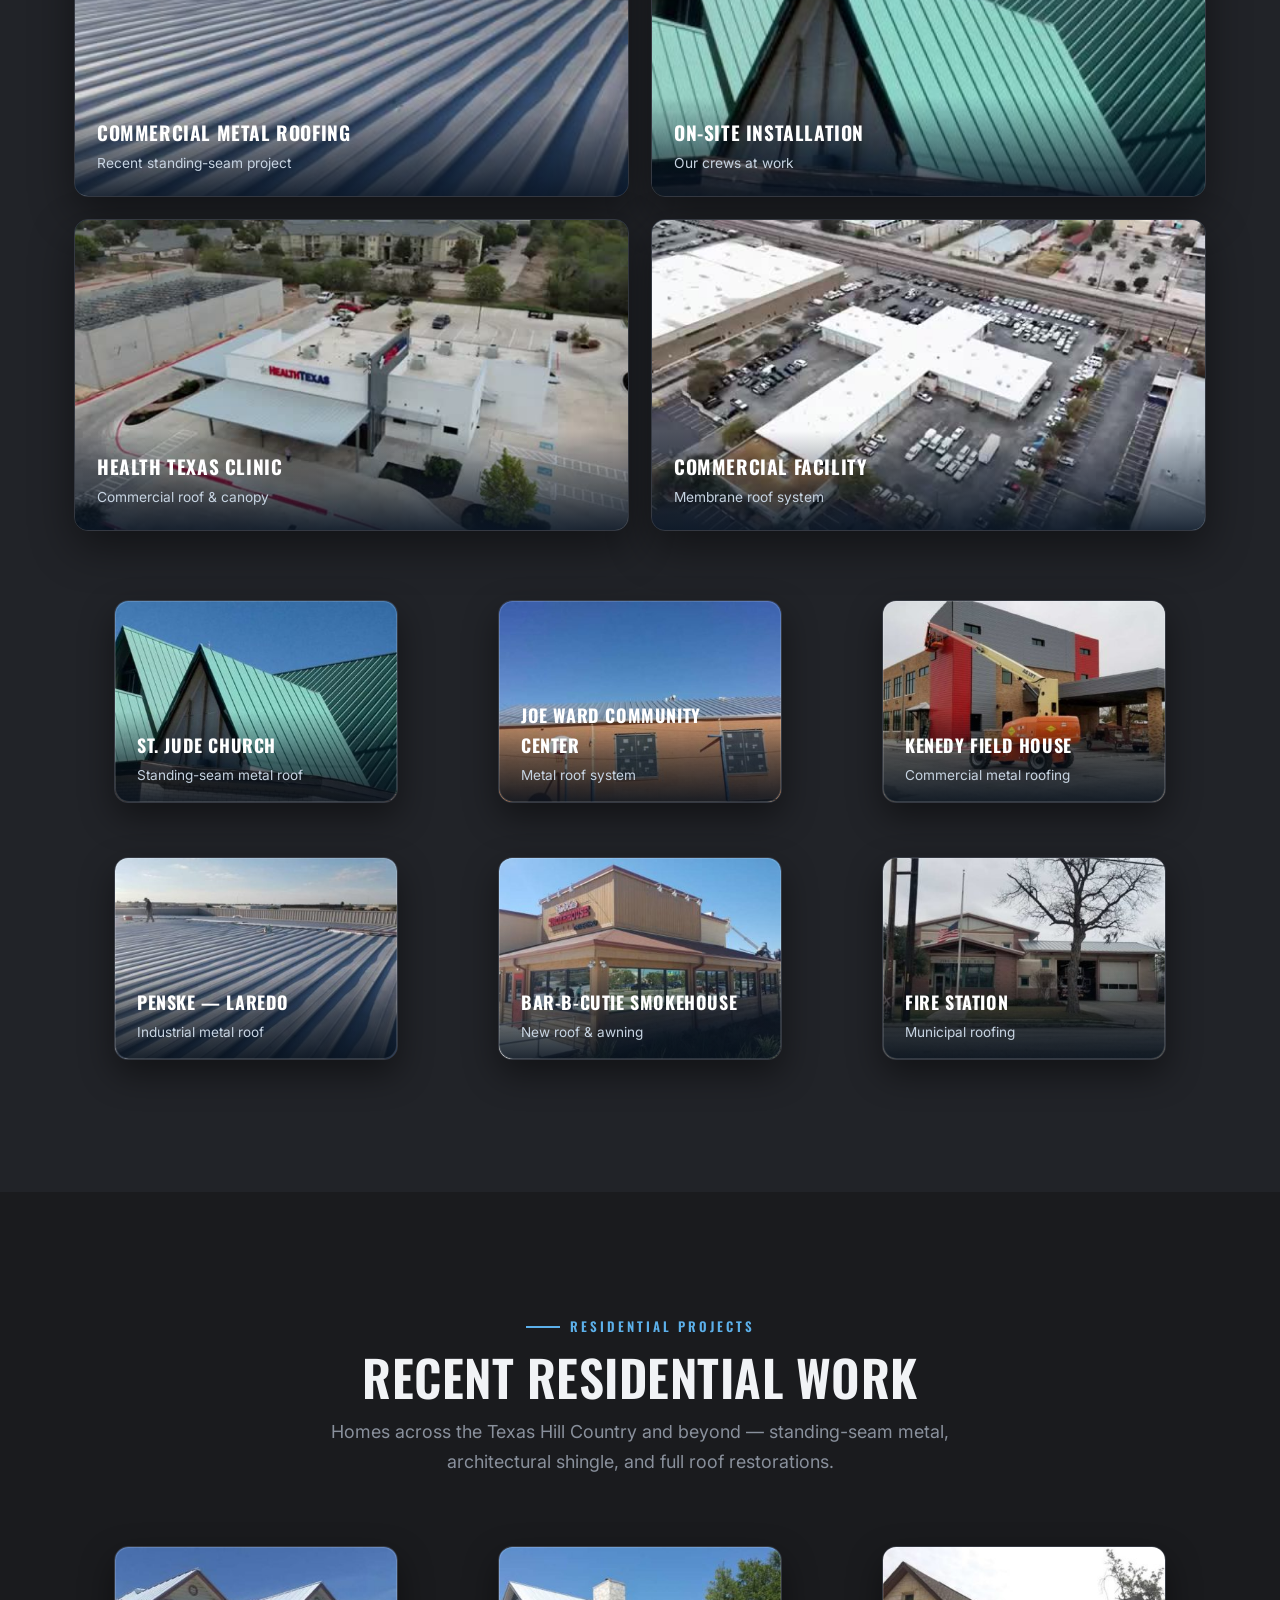
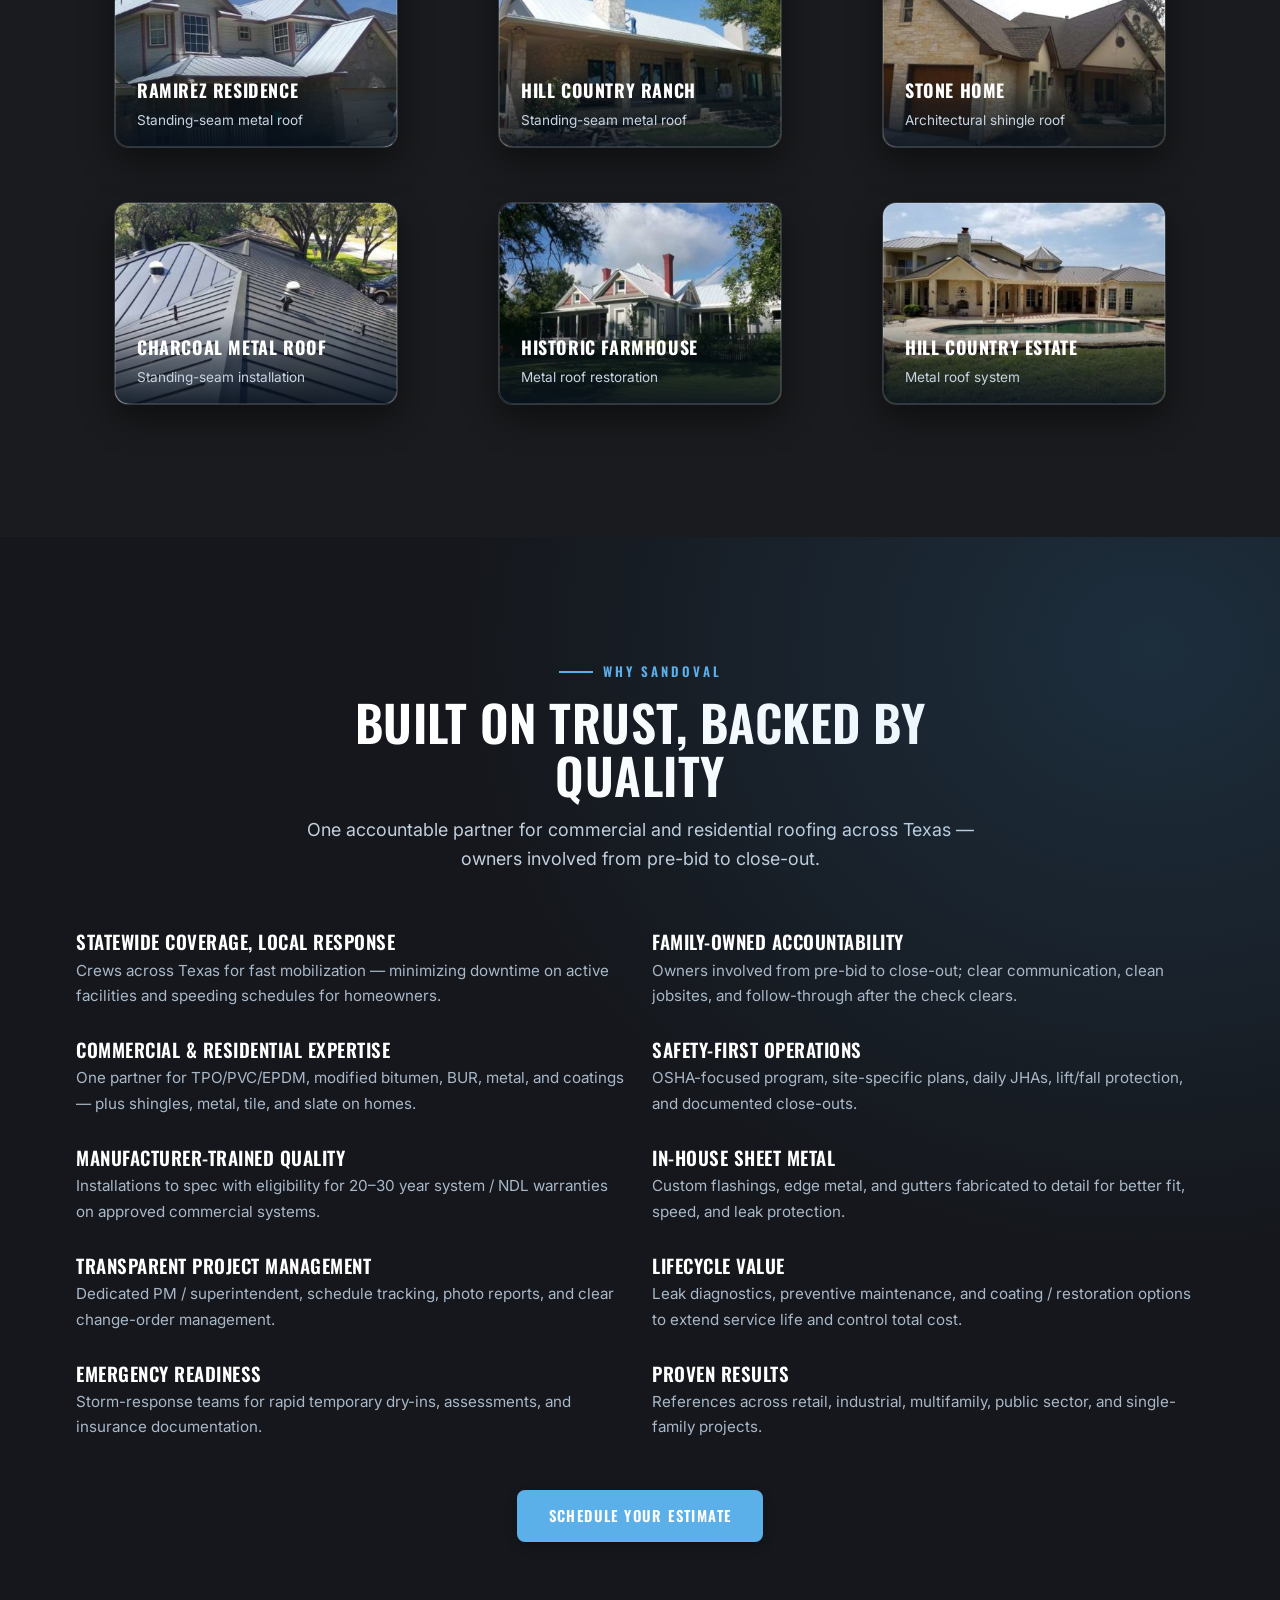
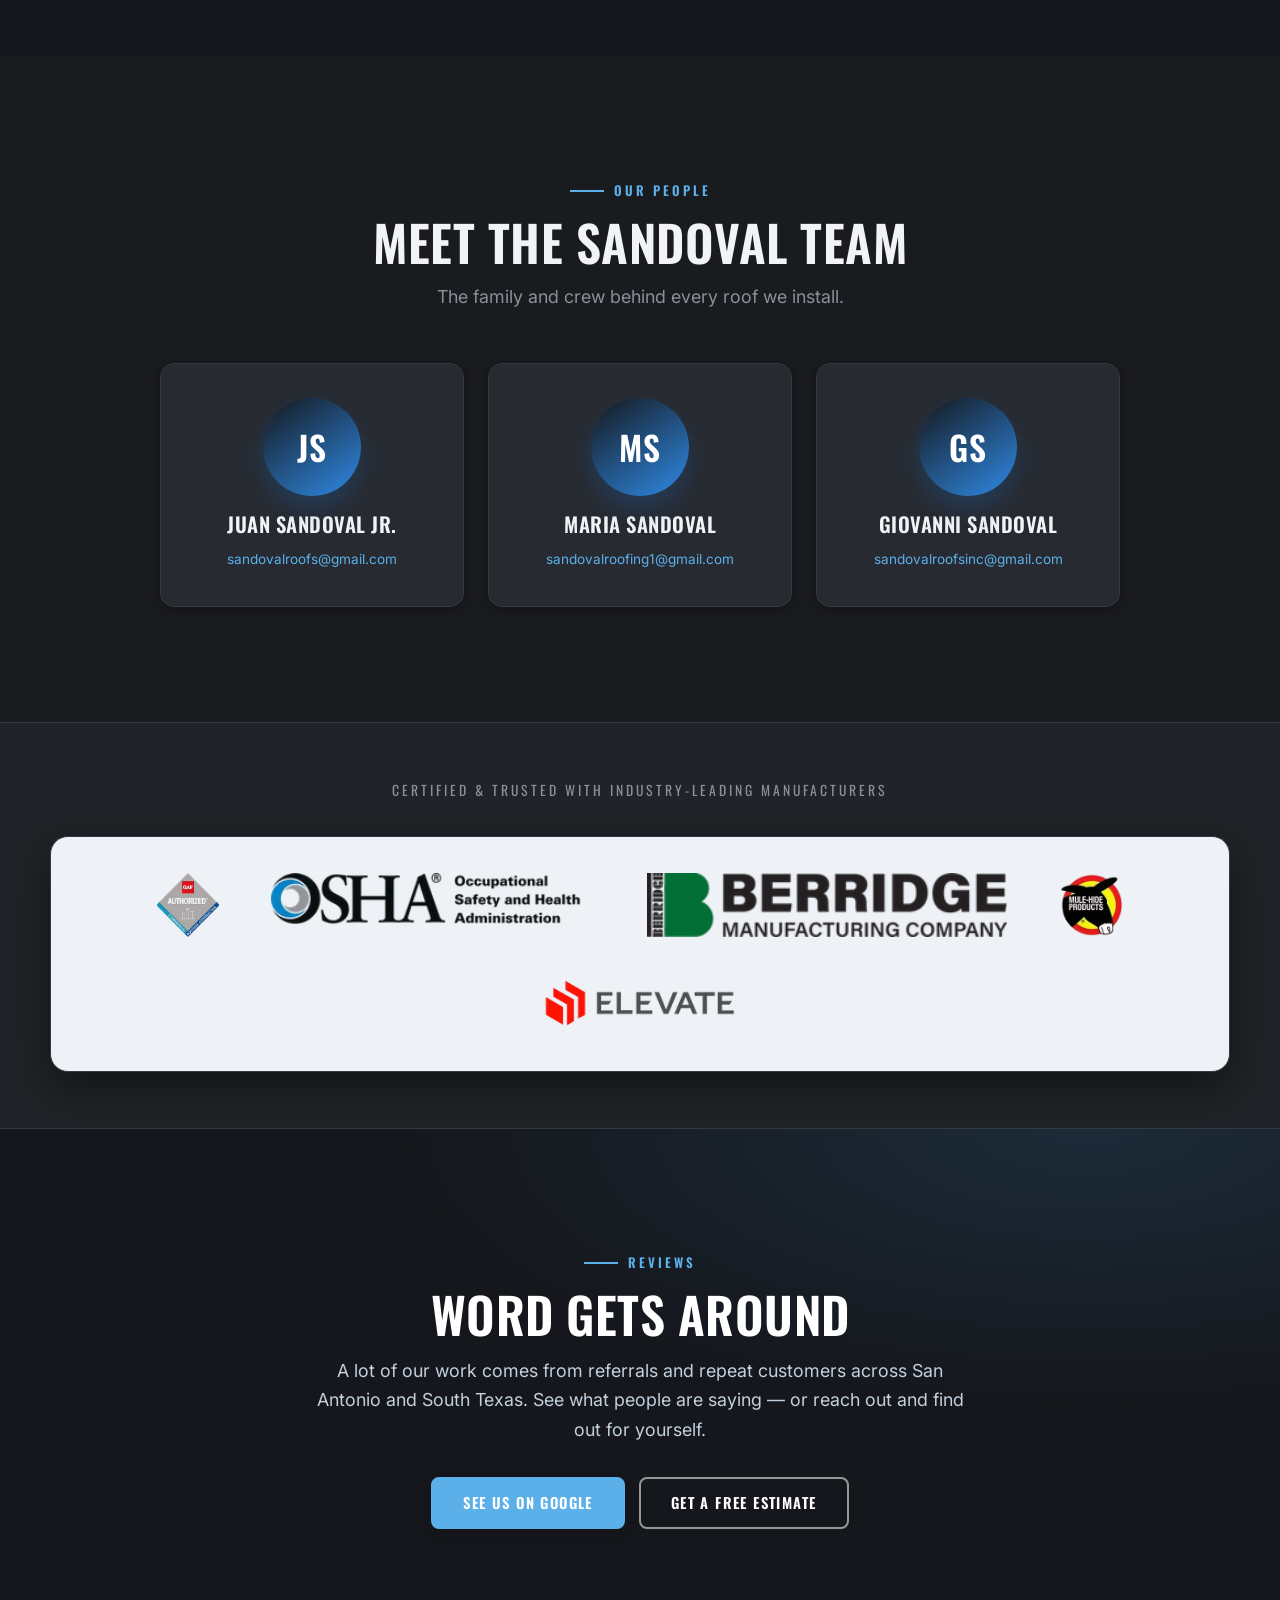
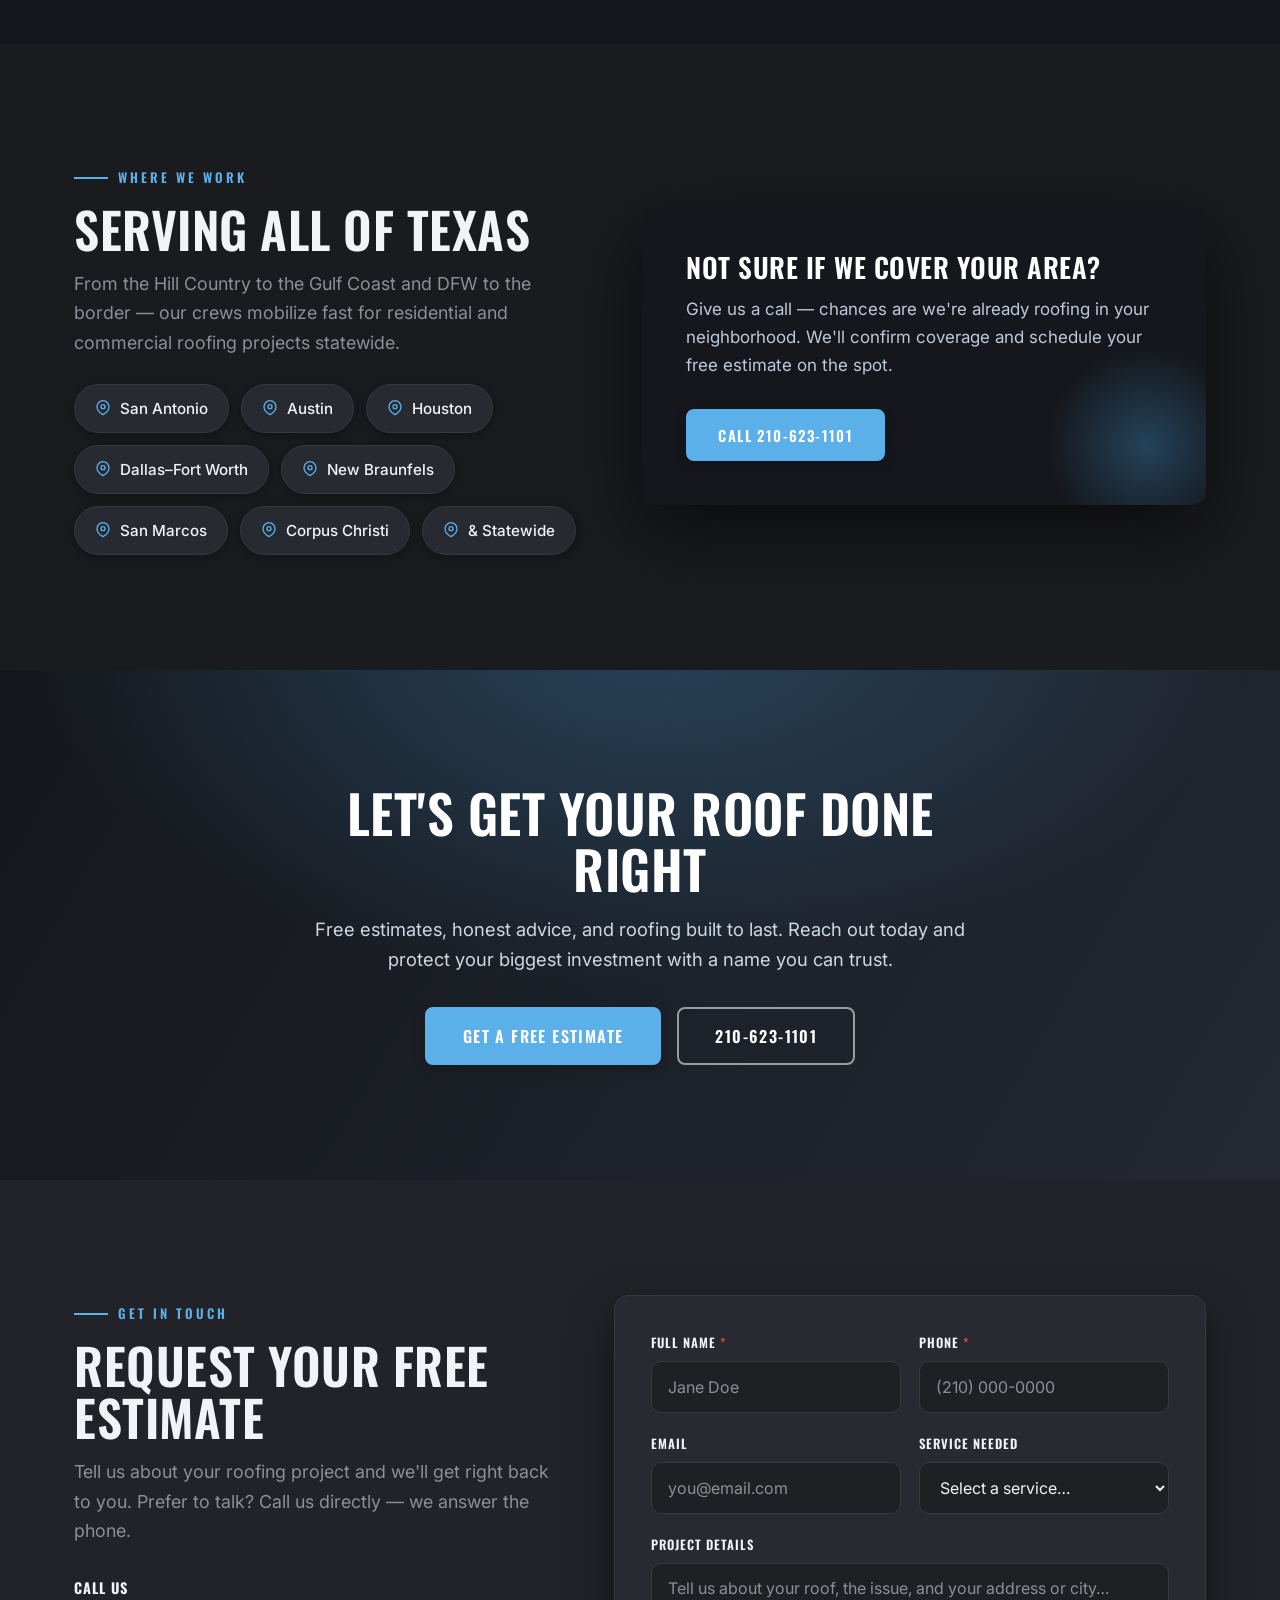
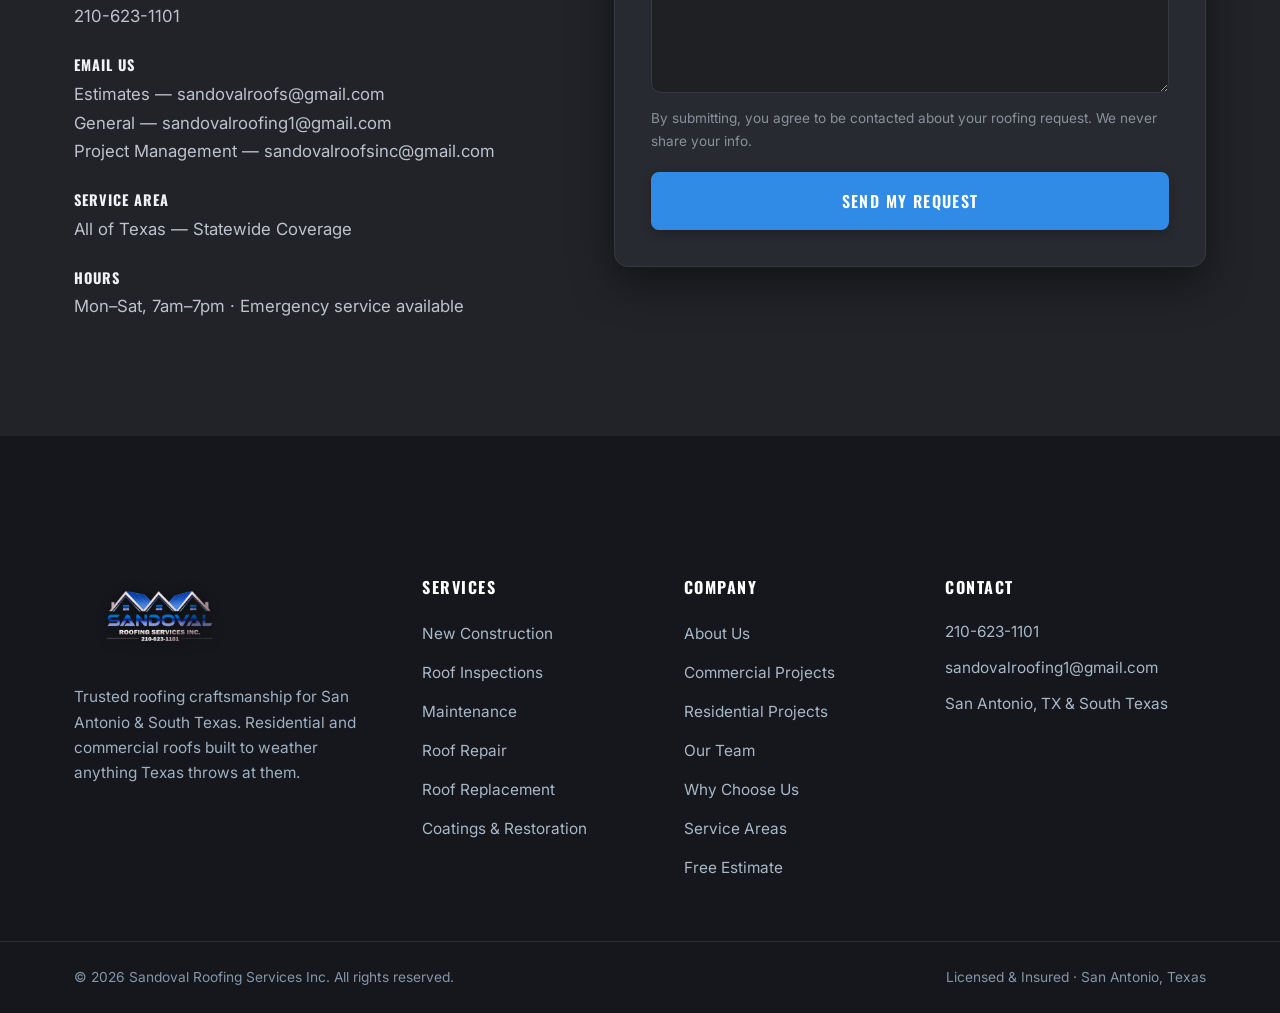
==== commit 6dc8ddbc: "Remove How It Works (Process) section from homepage Co-Authored-By: Claude Opus 4.8 <noreply@anthrop" ====
--- a/index.html
+++ b/index.html
@@ -348,42 +348,6 @@
     </div>
   </section>
 
-  <!-- ============ PROCESS ============ -->
-  <section class="pad" id="process">
-    <div class="wrap">
-      <div style="text-align:center;max-width:640px;margin:0 auto" class="reveal">
-        <span class="eyebrow" style="justify-content:center">How It Works</span>
-        <h2 class="section-title">A Simple, Proven Process</h2>
-        <p class="lead" style="margin:14px auto 0">Four clear steps from first call to a finished roof you can count on.</p>
-      </div>
-      <div class="steps">
-        <div class="step reveal">
-          <div class="step__n"></div>
-          <h4>Free Estimate</h4>
-          <p>Call or request online. We inspect your roof and provide a clear, written estimate — no cost, no pressure.</p>
-          <div class="step__connect"><svg viewBox="0 0 24 24" fill="none" stroke="currentColor" stroke-width="2.2" stroke-linecap="round" stroke-linejoin="round"><path d="M5 12h14M13 6l6 6-6 6"/></svg></div>
-        </div>
-        <div class="step reveal" data-d="1">
-          <div class="step__n"></div>
-          <h4>Plan &amp; Materials</h4>
-          <p>We help you choose the right system and materials, then schedule the work around your life.</p>
-          <div class="step__connect"><svg viewBox="0 0 24 24" fill="none" stroke="currentColor" stroke-width="2.2" stroke-linecap="round" stroke-linejoin="round"><path d="M5 12h14M13 6l6 6-6 6"/></svg></div>
-        </div>
-        <div class="step reveal" data-d="2">
-          <div class="step__n"></div>
-          <h4>Expert Install</h4>
-          <p>Our certified crew delivers precise, clean workmanship and treats your property with respect.</p>
-          <div class="step__connect"><svg viewBox="0 0 24 24" fill="none" stroke="currentColor" stroke-width="2.2" stroke-linecap="round" stroke-linejoin="round"><path d="M5 12h14M13 6l6 6-6 6"/></svg></div>
-        </div>
-        <div class="step reveal" data-d="3">
-          <div class="step__n"></div>
-          <h4>Final Walkthrough</h4>
-          <p>We do a full cleanup and walk the finished roof with you — backed by our workmanship warranty.</p>
-        </div>
-      </div>
-    </div>
-  </section>
-
   <!-- ============ TEAM ============ -->
   <section class="pad" id="team">
     <div class="wrap">
--- a/assets/styles.css
+++ b/assets/styles.css
@@ -226,27 +226,27 @@
 .hero__bg::after{
   content:"";position:absolute;inset:0;
   background:
-    linear-gradient(100deg,rgba(12,13,16,.72) 0%,rgba(14,16,20,.5) 34%,rgba(16,18,22,.24) 60%,rgba(16,18,22,0) 84%),
-    linear-gradient(0deg,rgba(12,13,16,.42) 0%,rgba(12,13,16,0) 34%);
+    linear-gradient(100deg,rgba(10,11,14,.82) 0%,rgba(12,14,18,.6) 36%,rgba(16,18,22,.3) 62%,rgba(16,18,22,0) 86%),
+    linear-gradient(0deg,rgba(10,11,14,.5) 0%,rgba(12,13,16,0) 36%);
 }
 .hero__inner{position:relative;z-index:2;max-width:760px}
-/* lighter overlay lets the video show — text-shadow keeps copy legible */
-.hero h1,.hero__sub,.hero__eyebrow{text-shadow:0 2px 14px rgba(6,8,12,.6)}
+/* all hero copy is white; layered text-shadow keeps it legible over the video */
+.hero h1,.hero__sub,.hero__eyebrow{text-shadow:0 2px 4px rgba(0,0,0,.55),0 4px 20px rgba(0,0,0,.65)}
 .hero__eyebrow{
   font-family:var(--h-font);text-transform:uppercase;letter-spacing:3.5px;font-weight:500;
-  font-size:.9rem;color:var(--panel);display:inline-flex;align-items:center;gap:12px;margin-bottom:22px;
-}
-.hero__eyebrow::before{content:"";width:44px;height:2px;background:var(--panel)}
+  font-size:.9rem;color:#fff;display:inline-flex;align-items:center;gap:12px;margin-bottom:22px;
+}
+.hero__eyebrow::before{content:"";width:44px;height:2px;background:#fff}
 .hero h1{
   font-size:clamp(2.35rem,7vw,5.1rem);color:#fff;text-transform:uppercase;
   letter-spacing:.5px;line-height:.98;font-weight:700;
 }
-.hero h1 .accent,.hero-title .accent{color:var(--panel)}
+.hero h1 .accent,.hero-title .accent{color:#fff}
 /* Hero headline: gentle single fade-up (no per-word gimmick) */
 .hero-title{display:inline-block}
 .hero-title .word{display:inline-block}
 @keyframes heroWordUp{from{opacity:0;transform:translateY(18px)}to{opacity:1;transform:translateY(0)}}
-.hero__sub{font-size:clamp(1.06rem,2.2vw,1.28rem);color:#dbe6f1;margin:24px 0 34px;max-width:60ch;line-height:1.6}
+.hero__sub{font-size:clamp(1.06rem,2.2vw,1.28rem);color:#fff;margin:24px 0 34px;max-width:60ch;line-height:1.6}
 .hero__actions{display:flex;flex-wrap:wrap;gap:16px}
 .hero__trust{
   display:flex;flex-wrap:wrap;gap:26px 34px;margin-top:46px;padding-top:30px;
@@ -305,8 +305,8 @@
 }
 .about>.wrap{position:relative;z-index:1}
 .about__grid{display:grid;grid-template-columns:1.05fr .95fr;gap:64px;align-items:center}
-.about .eyebrow{color:#2f74c8}
-.about .eyebrow::before{background:#2f74c8}
+.about .eyebrow{color:#255397}
+.about .eyebrow::before{background:#255397}
 .about__grid--solo{grid-template-columns:1fr;max-width:820px}
 .about__grid--solo .ticks{max-width:620px}
 .about__media{position:relative}
@@ -330,6 +330,14 @@
 
 /* ============ SERVICES ============ */
 .services{background:var(--mist)}
+/* concrete-texture backdrop on the Services section (kept dark) */
+#services{background:#191b1f}
+#services::before{
+  content:"";position:absolute;inset:0;z-index:0;pointer-events:none;
+  background:var(--concrete-fine),var(--concrete-coarse);
+  background-size:220px 220px,620px 620px;opacity:.32;
+}
+#services>.wrap{position:relative;z-index:1}
 .services__head{display:flex;justify-content:space-between;align-items:flex-end;gap:30px;flex-wrap:wrap;margin-bottom:52px}
 .cards{display:grid;grid-template-columns:repeat(3,1fr);gap:26px}
 .card{
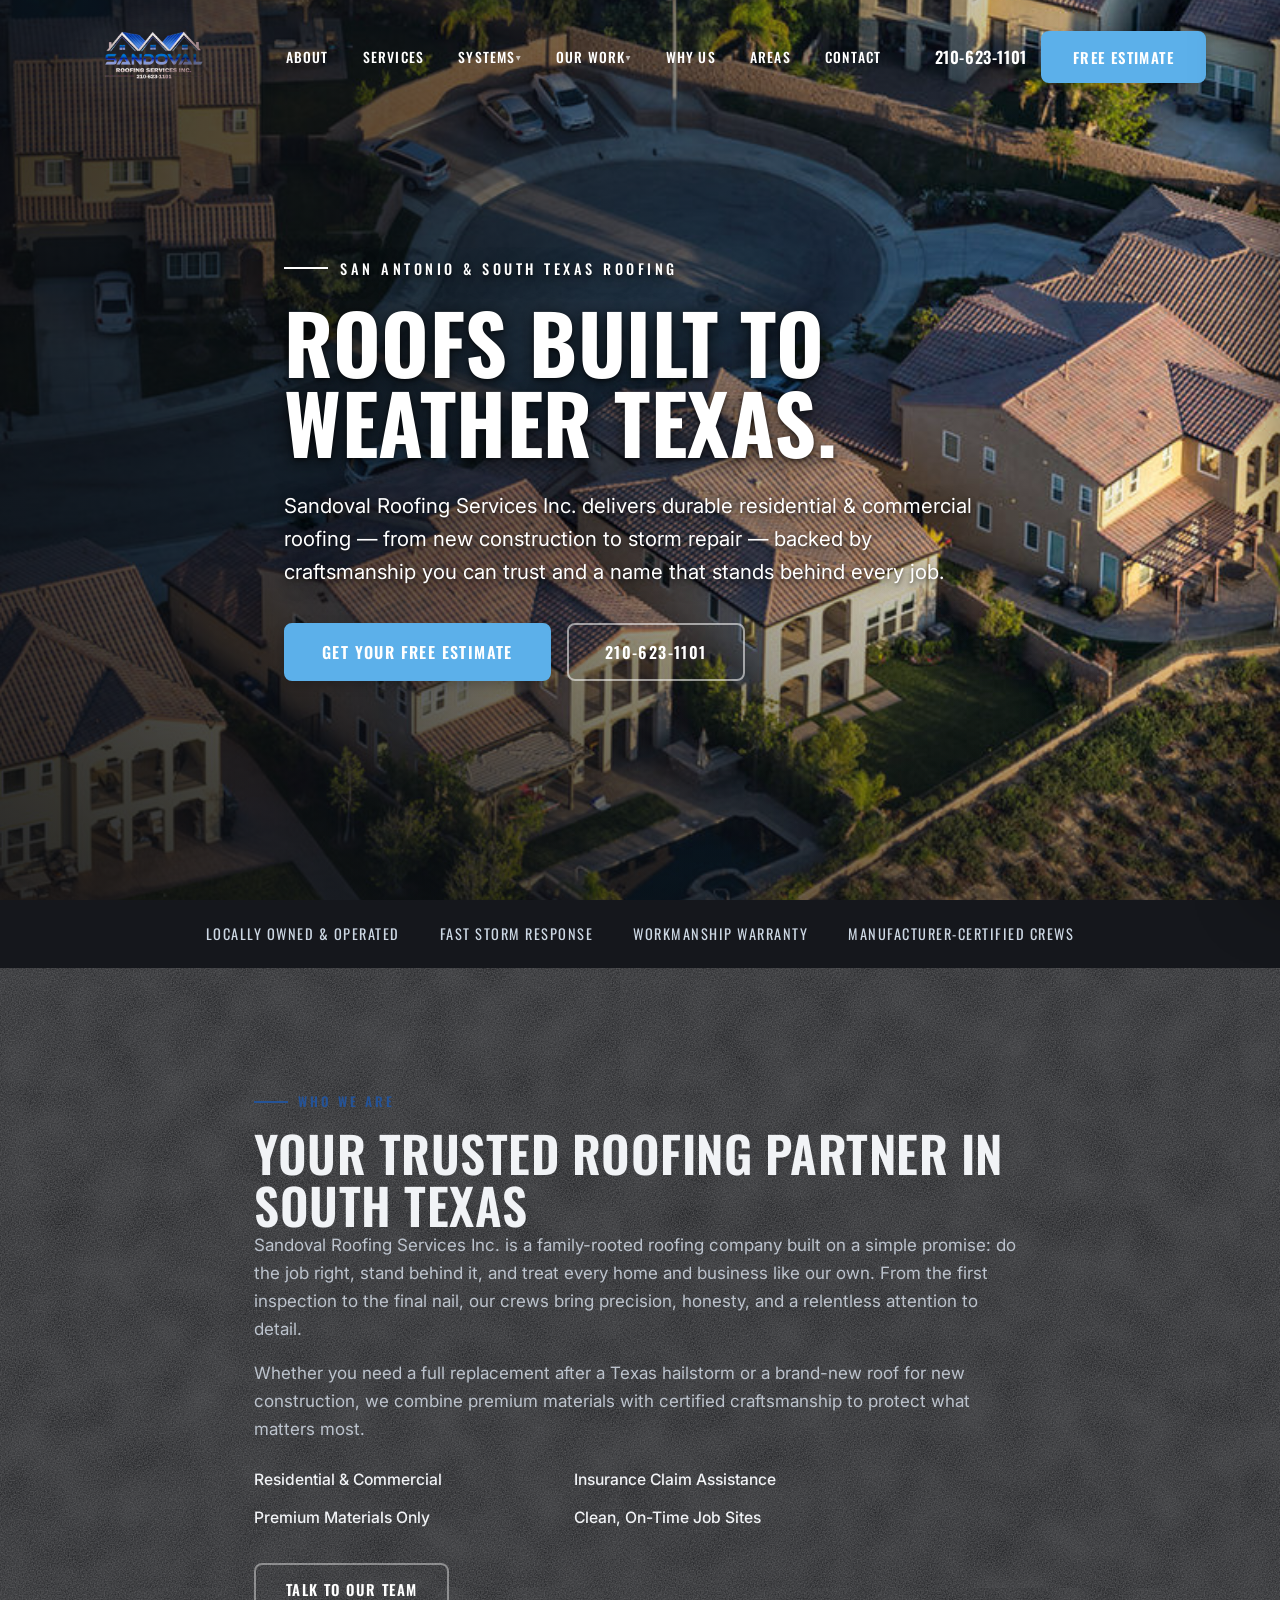
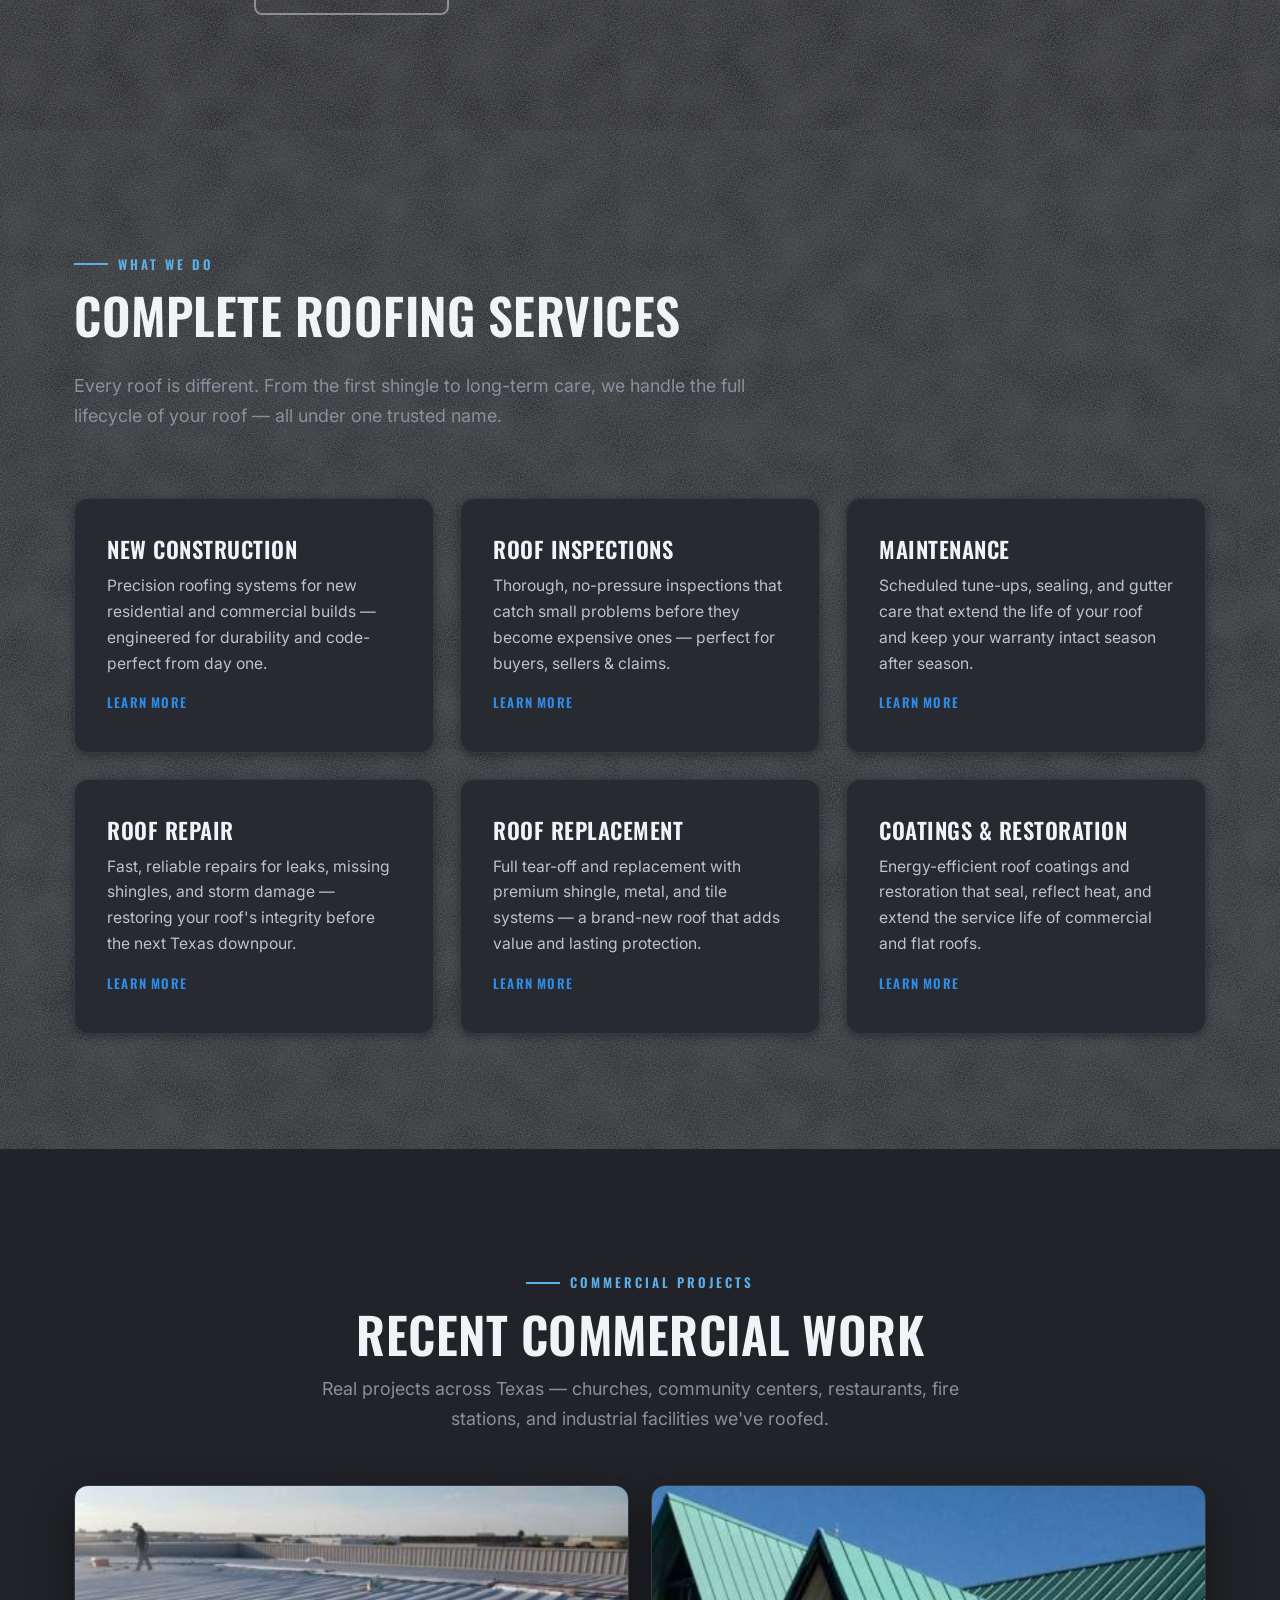
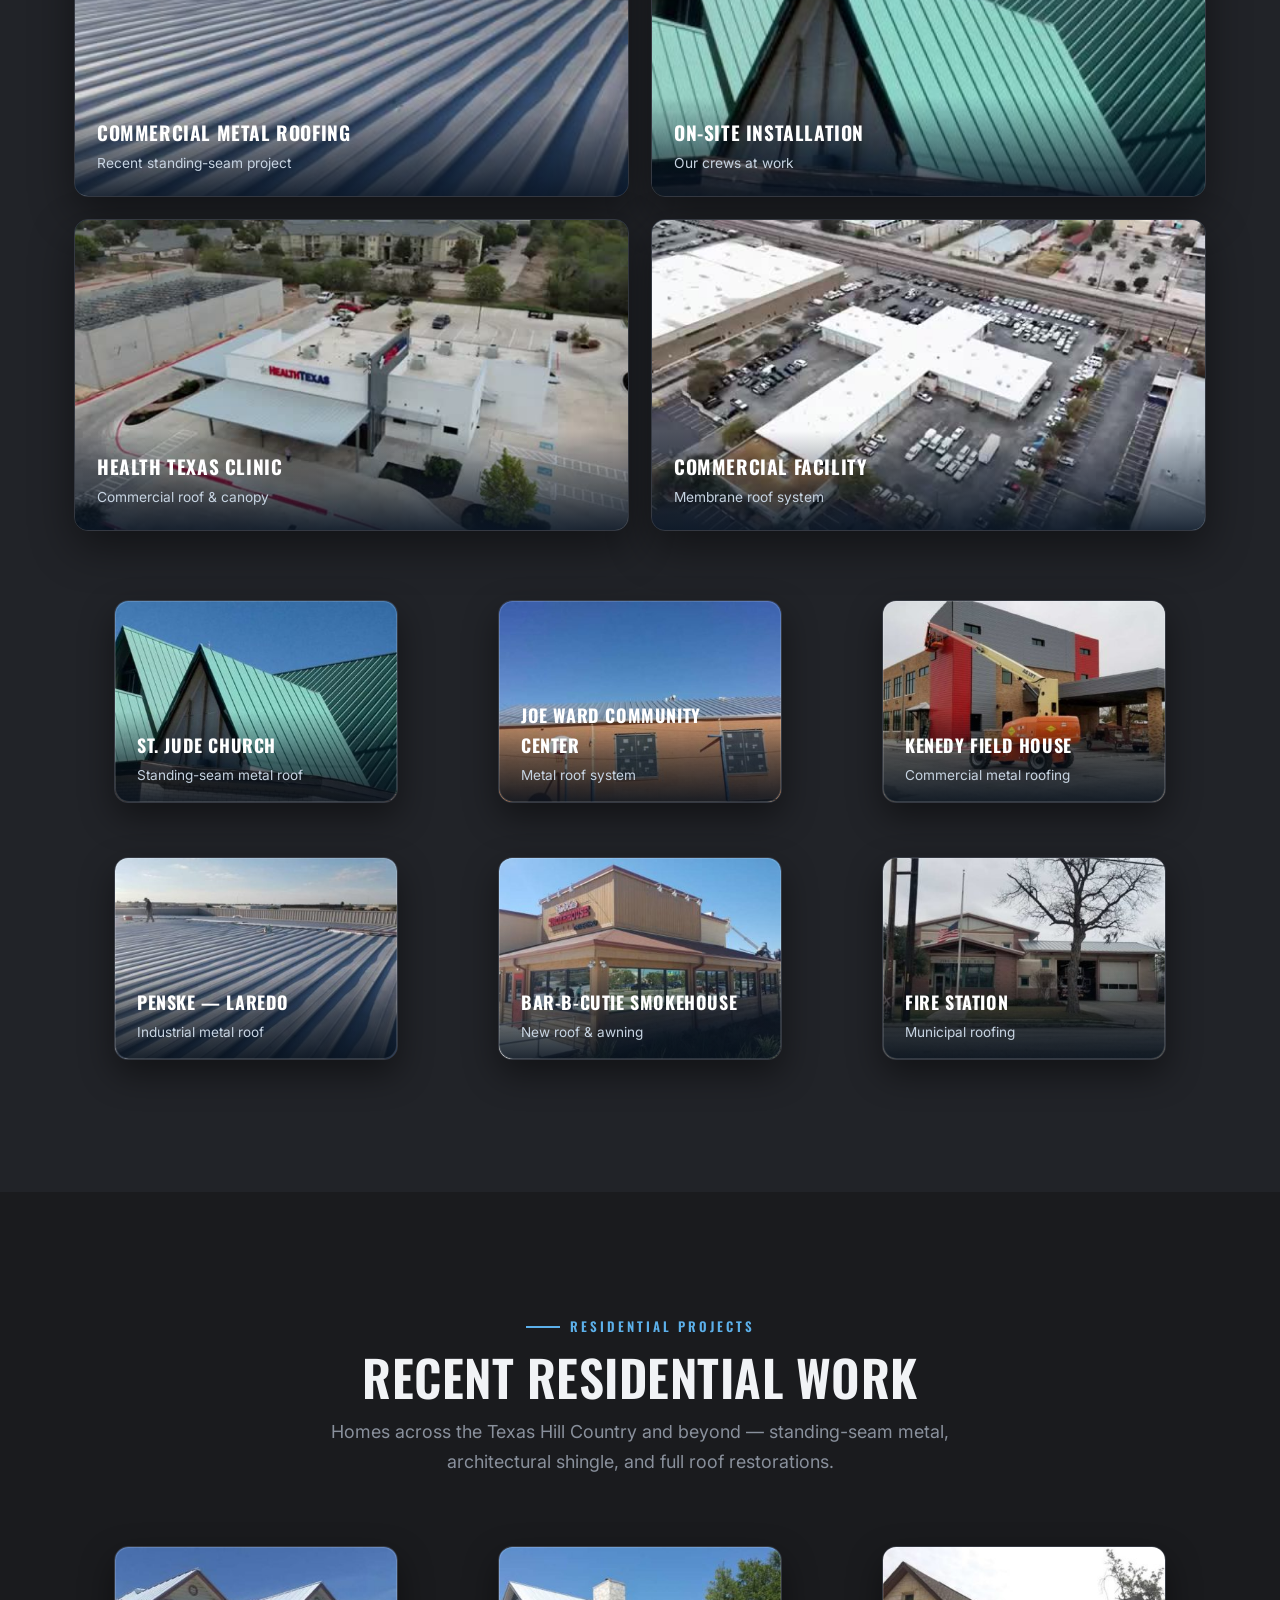
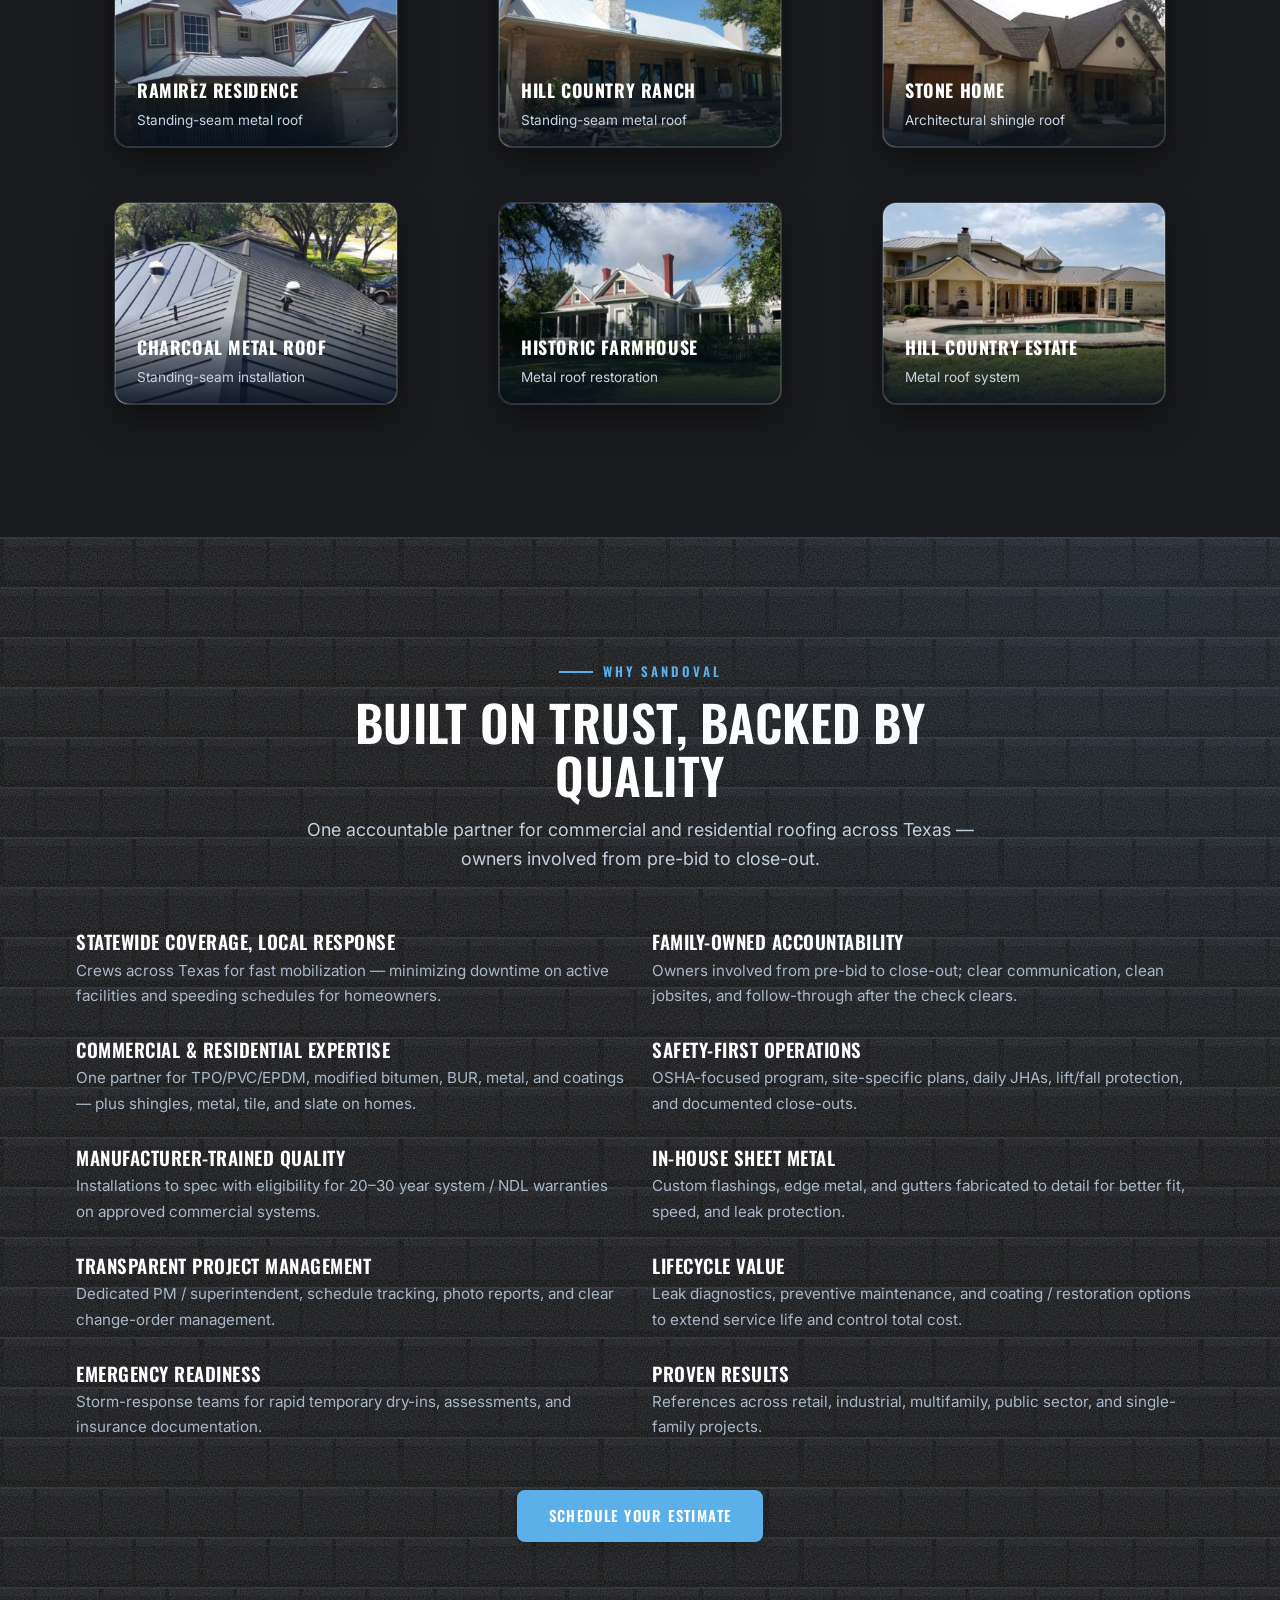
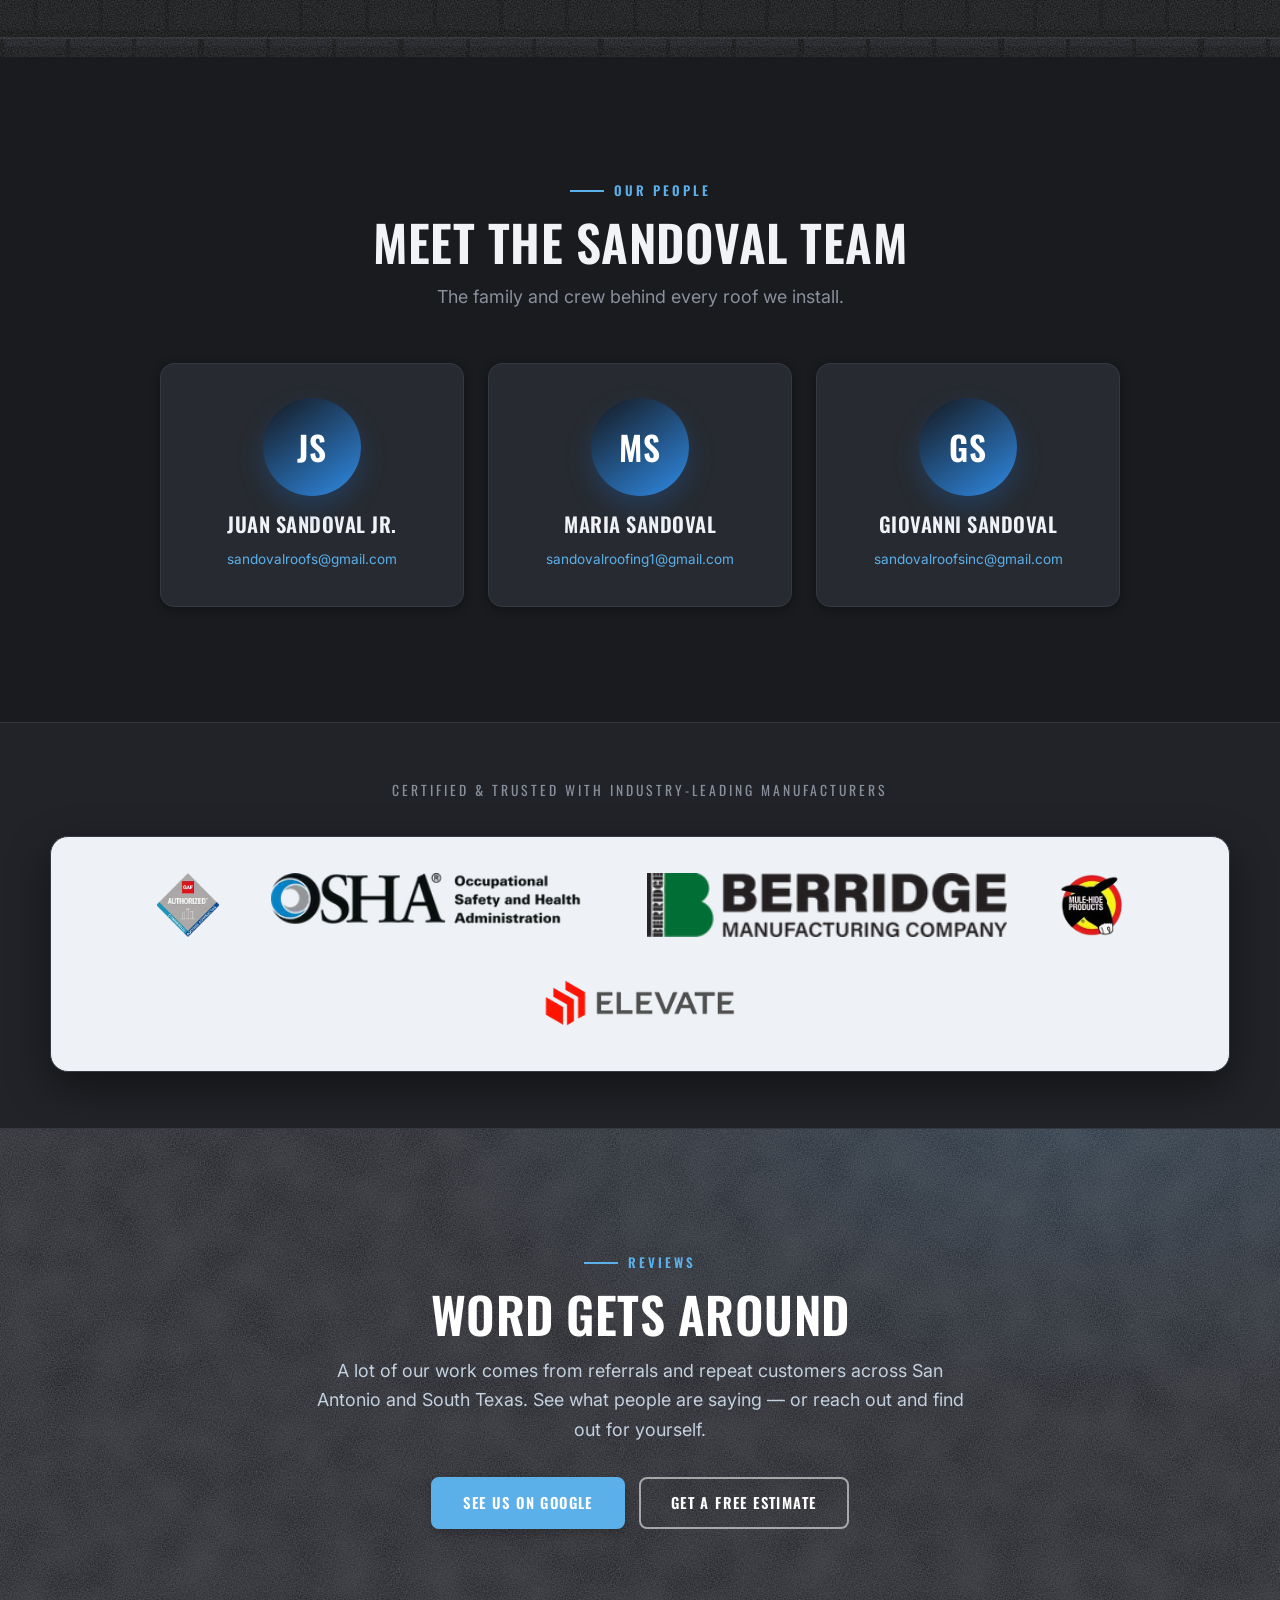
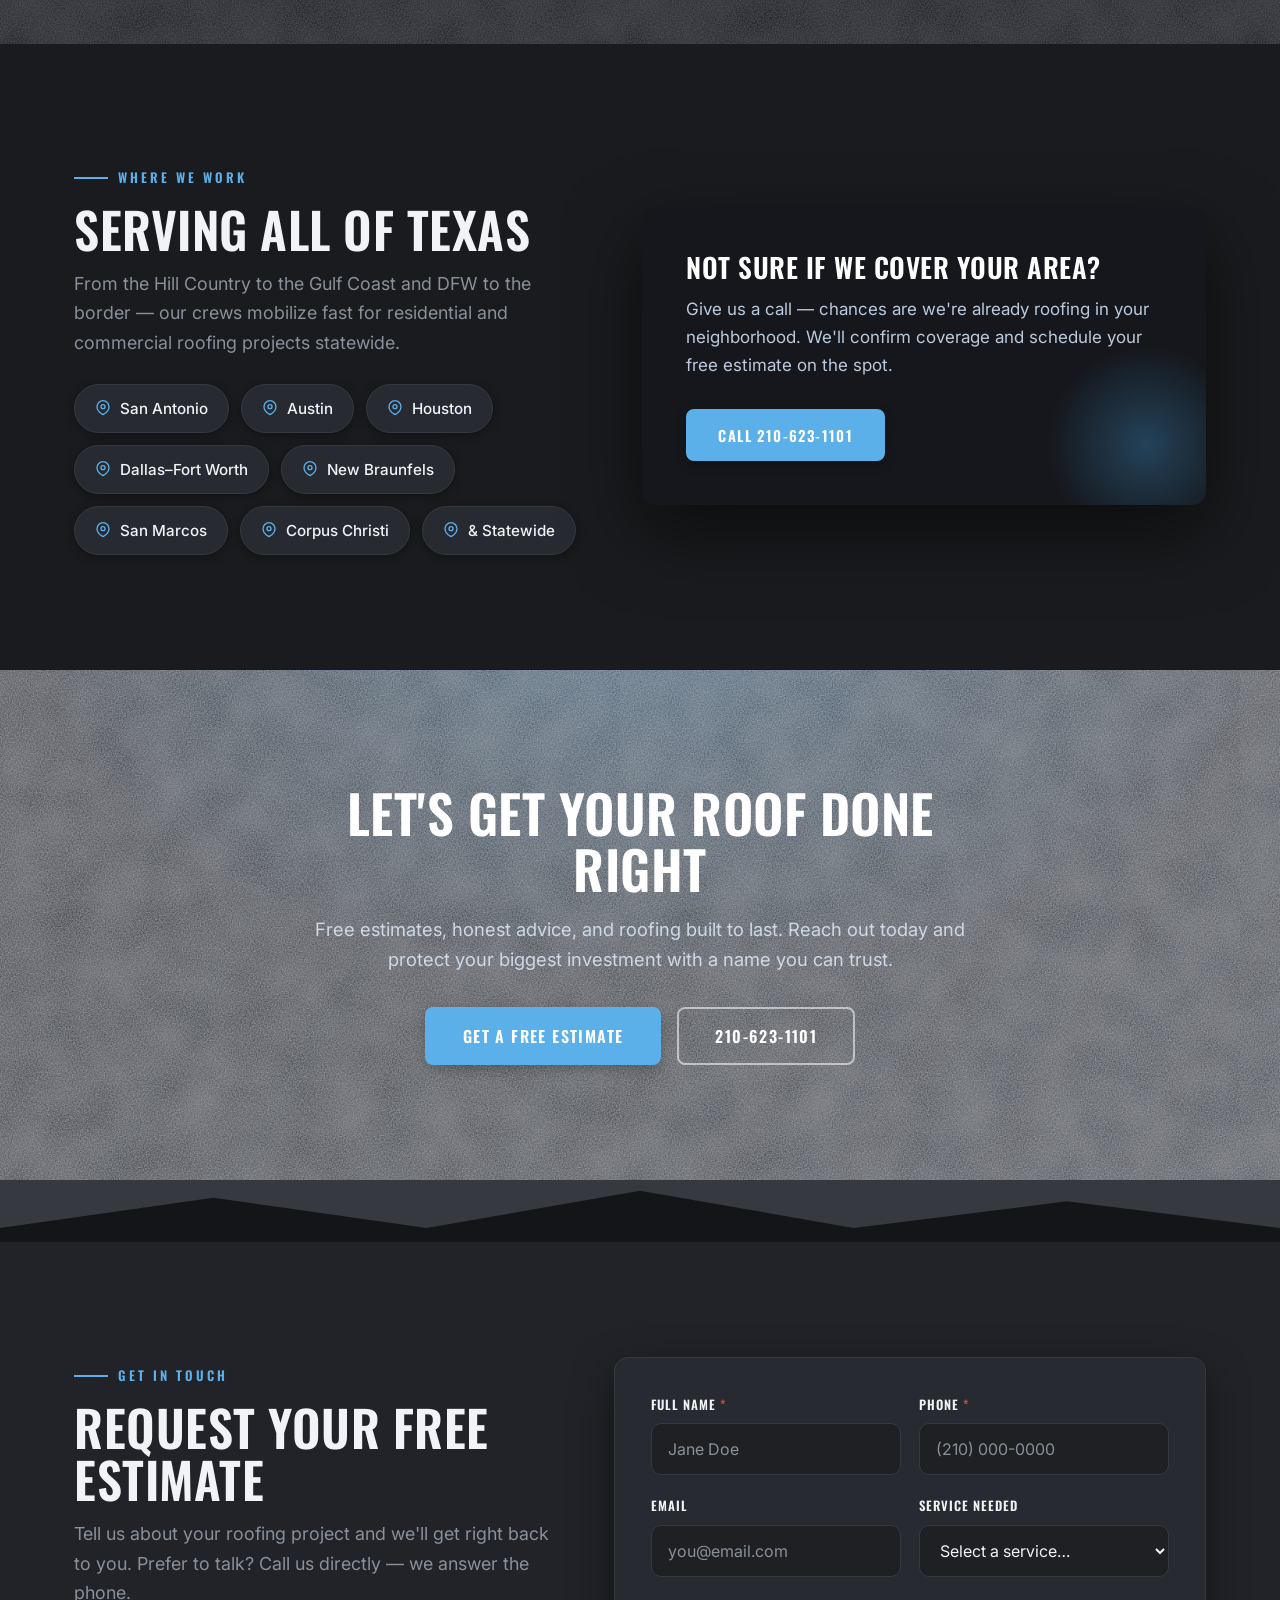
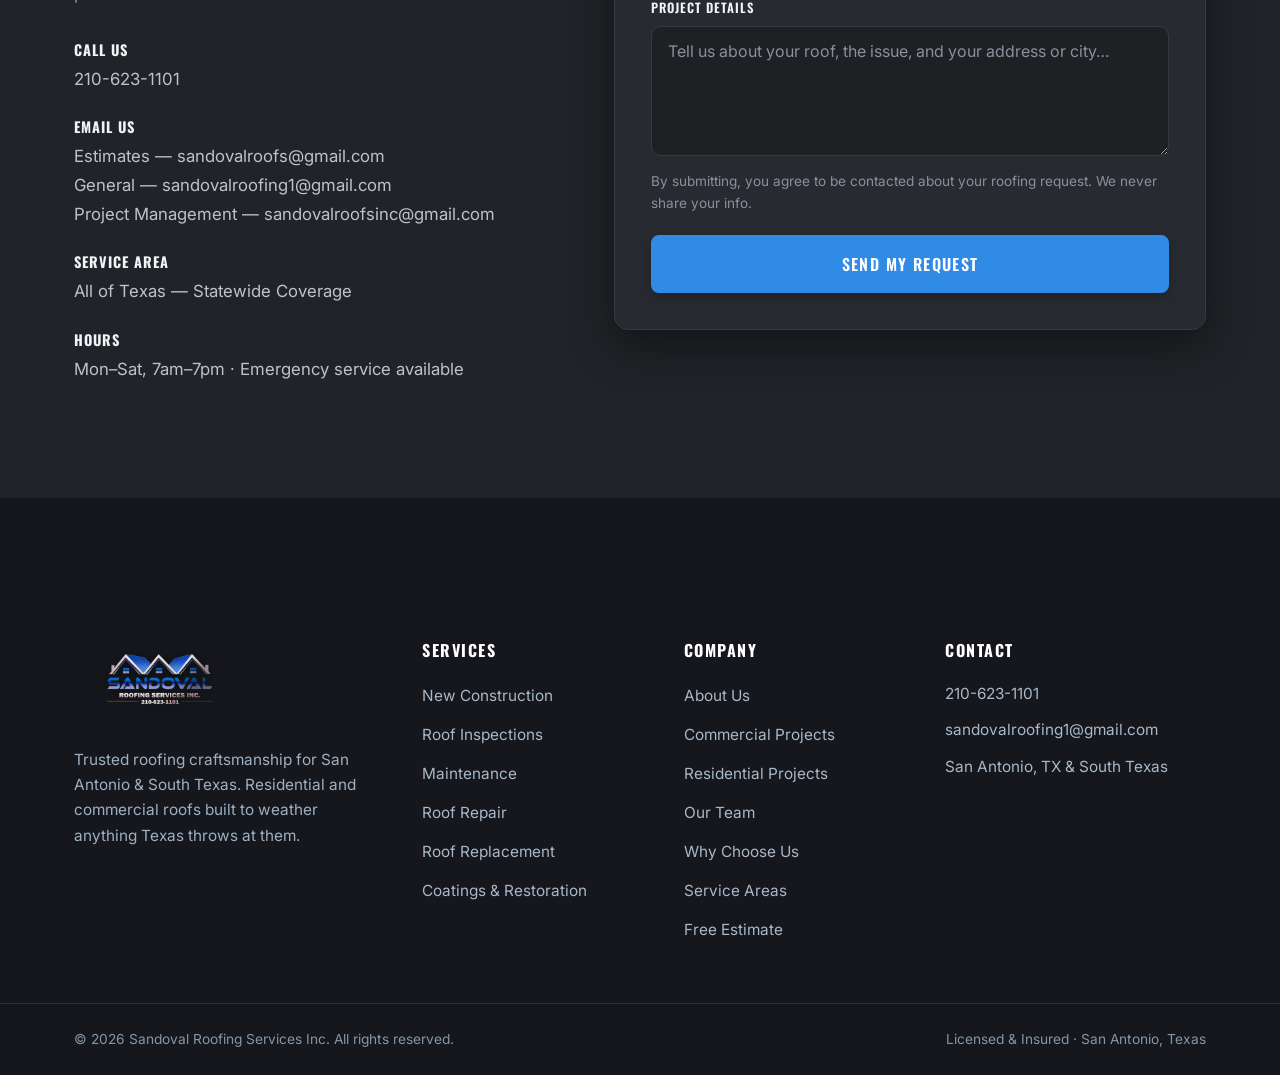
==== commit 3fd1c1cf: "Add dark roofline divider between CTA and Contact Co-Authored-By: Claude Opus 4.8 <noreply@anthropic" ====
--- a/index.html
+++ b/index.html
@@ -449,6 +449,11 @@
     </div>
   </section>
 
+  <!-- dark roofline divider (CTA -> Contact) -->
+  <div aria-hidden="true" style="line-height:0;background:#363940">
+    <svg class="roofline" viewBox="0 0 1440 70" preserveAspectRatio="none" style="color:#141519"><path fill="currentColor" d="M0,70 L0,54 L240,20 L480,54 L720,12 L960,54 L1200,24 L1440,54 L1440,70 Z"/></svg>
+  </div>
+
   <!-- ============ CONTACT ============ -->
   <section class="pad services" id="contact">
     <div class="wrap contact__grid">
--- a/assets/styles.css
+++ b/assets/styles.css
@@ -31,6 +31,10 @@
   /* procedural concrete texture (inline SVG, no image file) — light flecks + soft mottle */
   --concrete-fine:url("data:image/svg+xml,%3Csvg xmlns='http://www.w3.org/2000/svg' width='220' height='220'%3E%3Cfilter id='f'%3E%3CfeTurbulence type='fractalNoise' baseFrequency='0.72' numOctaves='2' stitchTiles='stitch'/%3E%3CfeColorMatrix type='matrix' values='0 0 0 0 0.82 0 0 0 0 0.82 0 0 0 0 0.83 1 0 0 0 0'/%3E%3C/filter%3E%3Crect width='220' height='220' filter='url(%23f)'/%3E%3C/svg%3E");
   --concrete-coarse:url("data:image/svg+xml,%3Csvg xmlns='http://www.w3.org/2000/svg' width='620' height='620'%3E%3Cfilter id='g'%3E%3CfeTurbulence type='fractalNoise' baseFrequency='0.022' numOctaves='2' stitchTiles='stitch'/%3E%3CfeColorMatrix type='matrix' values='0 0 0 0 0.72 0 0 0 0 0.72 0 0 0 0 0.74 0.55 0 0 0 0'/%3E%3C/filter%3E%3Crect width='620' height='620' filter='url(%23g)'/%3E%3C/svg%3E");
+  /* really-dark asphalt-shingle courses (repeating tile) */
+  --roof:url("data:image/svg+xml,%3Csvg xmlns='http://www.w3.org/2000/svg' width='200' height='100'%3E%3Cg fill='%23141519'%3E%3Crect y='2' width='200' height='7'/%3E%3Crect y='52' width='200' height='7'/%3E%3C/g%3E%3Cg fill='%23070808'%3E%3Crect y='43' width='200' height='7'/%3E%3Crect y='93' width='200' height='7'/%3E%3Crect x='0' width='4' height='43'/%3E%3Crect x='66' width='4' height='43'/%3E%3Crect x='132' width='4' height='43'/%3E%3Crect x='198' width='4' height='43'/%3E%3Crect x='33' y='50' width='4' height='43'/%3E%3Crect x='99' y='50' width='4' height='43'/%3E%3Crect x='165' y='50' width='4' height='43'/%3E%3C/g%3E%3Cg fill='%231e2026'%3E%3Crect y='0' width='200' height='2'/%3E%3Crect y='50' width='200' height='2'/%3E%3C/g%3E%3C/svg%3E");
+  /* subtle asphalt-granule speckle (dark, low intensity) */
+  --roof-grain:url("data:image/svg+xml,%3Csvg xmlns='http://www.w3.org/2000/svg' width='180' height='180'%3E%3Cfilter id='rg'%3E%3CfeTurbulence type='fractalNoise' baseFrequency='0.7' numOctaves='2' stitchTiles='stitch'/%3E%3CfeColorMatrix type='matrix' values='0 0 0 0 0.28 0 0 0 0 0.28 0 0 0 0 0.29 0.4 0 0 0 0'/%3E%3C/filter%3E%3Crect width='180' height='180' filter='url(%23rg)'/%3E%3C/svg%3E");
 }
 
 /* ============ RESET / BASE ============ */
@@ -364,6 +368,9 @@
 /* ============ WHY (dark) ============ */
 .why{background:var(--navy);color:#fff;overflow:hidden;position:relative}
 .why::before{content:"";position:absolute;inset:0;background:radial-gradient(90% 90% at 90% 10%,rgba(70,166,232,.16),transparent 60%);pointer-events:none}
+/* really-dark roof (asphalt shingle) texture on the Why section */
+#why{background:var(--roof-grain),var(--roof),#0d0e10;background-size:180px 180px,200px 100px,auto}
+#why::before{background:radial-gradient(90% 90% at 90% 6%,rgba(70,166,232,.07),transparent 55%)}
 .why__grid{display:grid;grid-template-columns:1fr 1fr;gap:60px;align-items:center;position:relative;z-index:1}
 .why h2{color:#fff}
 .why .lead{color:#c3d0de}
@@ -540,6 +547,10 @@
 /* ============ DARK SECTION VARIANT ============ */
 .section-navy{background:var(--navy);color:#fff;overflow:hidden;position:relative}
 .section-navy::before{content:"";position:absolute;inset:0;background:radial-gradient(90% 90% at 85% 0%,rgba(70,166,232,.14),transparent 60%);pointer-events:none}
+/* Testimonials: dark concrete texture */
+#testimonials{background:#121319}
+#testimonials::after{content:"";position:absolute;inset:0;z-index:0;pointer-events:none;background:var(--concrete-fine),var(--concrete-coarse);background-size:220px 220px,620px 620px;opacity:.3}
+#testimonials>.wrap{position:relative;z-index:1}
 .section-navy>.wrap{position:relative;z-index:1}
 .section-navy .section-title,.section-navy h2{color:#fff}
 .section-navy .eyebrow{color:var(--panel)}
@@ -574,6 +585,10 @@
 /* ============ CTA BAND ============ */
 .cta{position:relative;color:#fff;text-align:center;overflow:hidden;background:linear-gradient(120deg,var(--navy) 0%,var(--navy-3) 100%)}
 .cta::before{content:"";position:absolute;inset:0;background:radial-gradient(80% 120% at 50% -10%,rgba(70,166,232,.28),transparent 60%)}
+/* CTA: lighter concrete texture (stays dark enough for white text) */
+.cta{background:linear-gradient(120deg,#31343b 0%,#3c4048 100%)}
+.cta::after{content:"";position:absolute;inset:0;z-index:0;pointer-events:none;background:var(--concrete-fine),var(--concrete-coarse);background-size:220px 220px,620px 620px;opacity:.55}
+.cta__inner{position:relative;z-index:1}
 .cta__inner{position:relative;z-index:1;max-width:760px;margin:0 auto}
 .cta h2{color:#fff;font-size:clamp(2.1rem,4.6vw,3.3rem);text-transform:uppercase;letter-spacing:.5px}
 .cta p{color:#cdd9e6;font-size:1.15rem;margin:18px auto 32px;max-width:56ch}
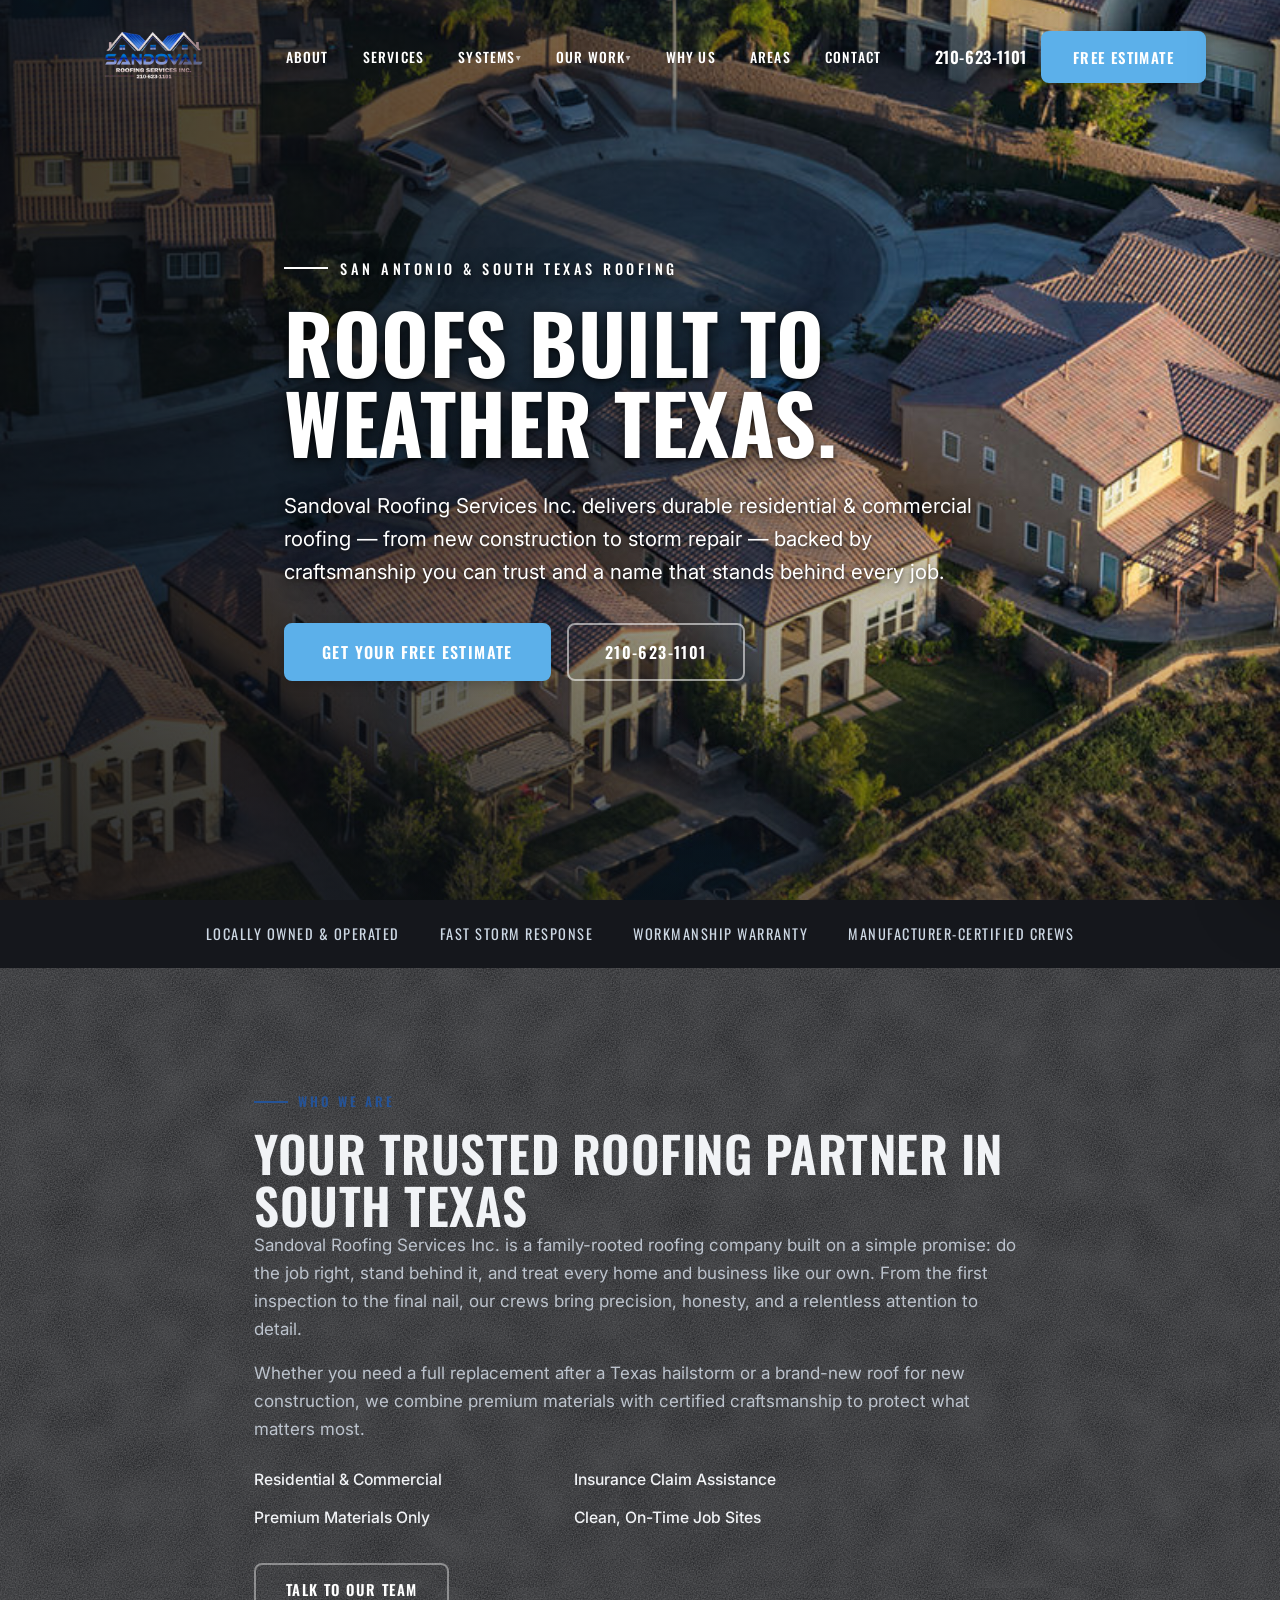
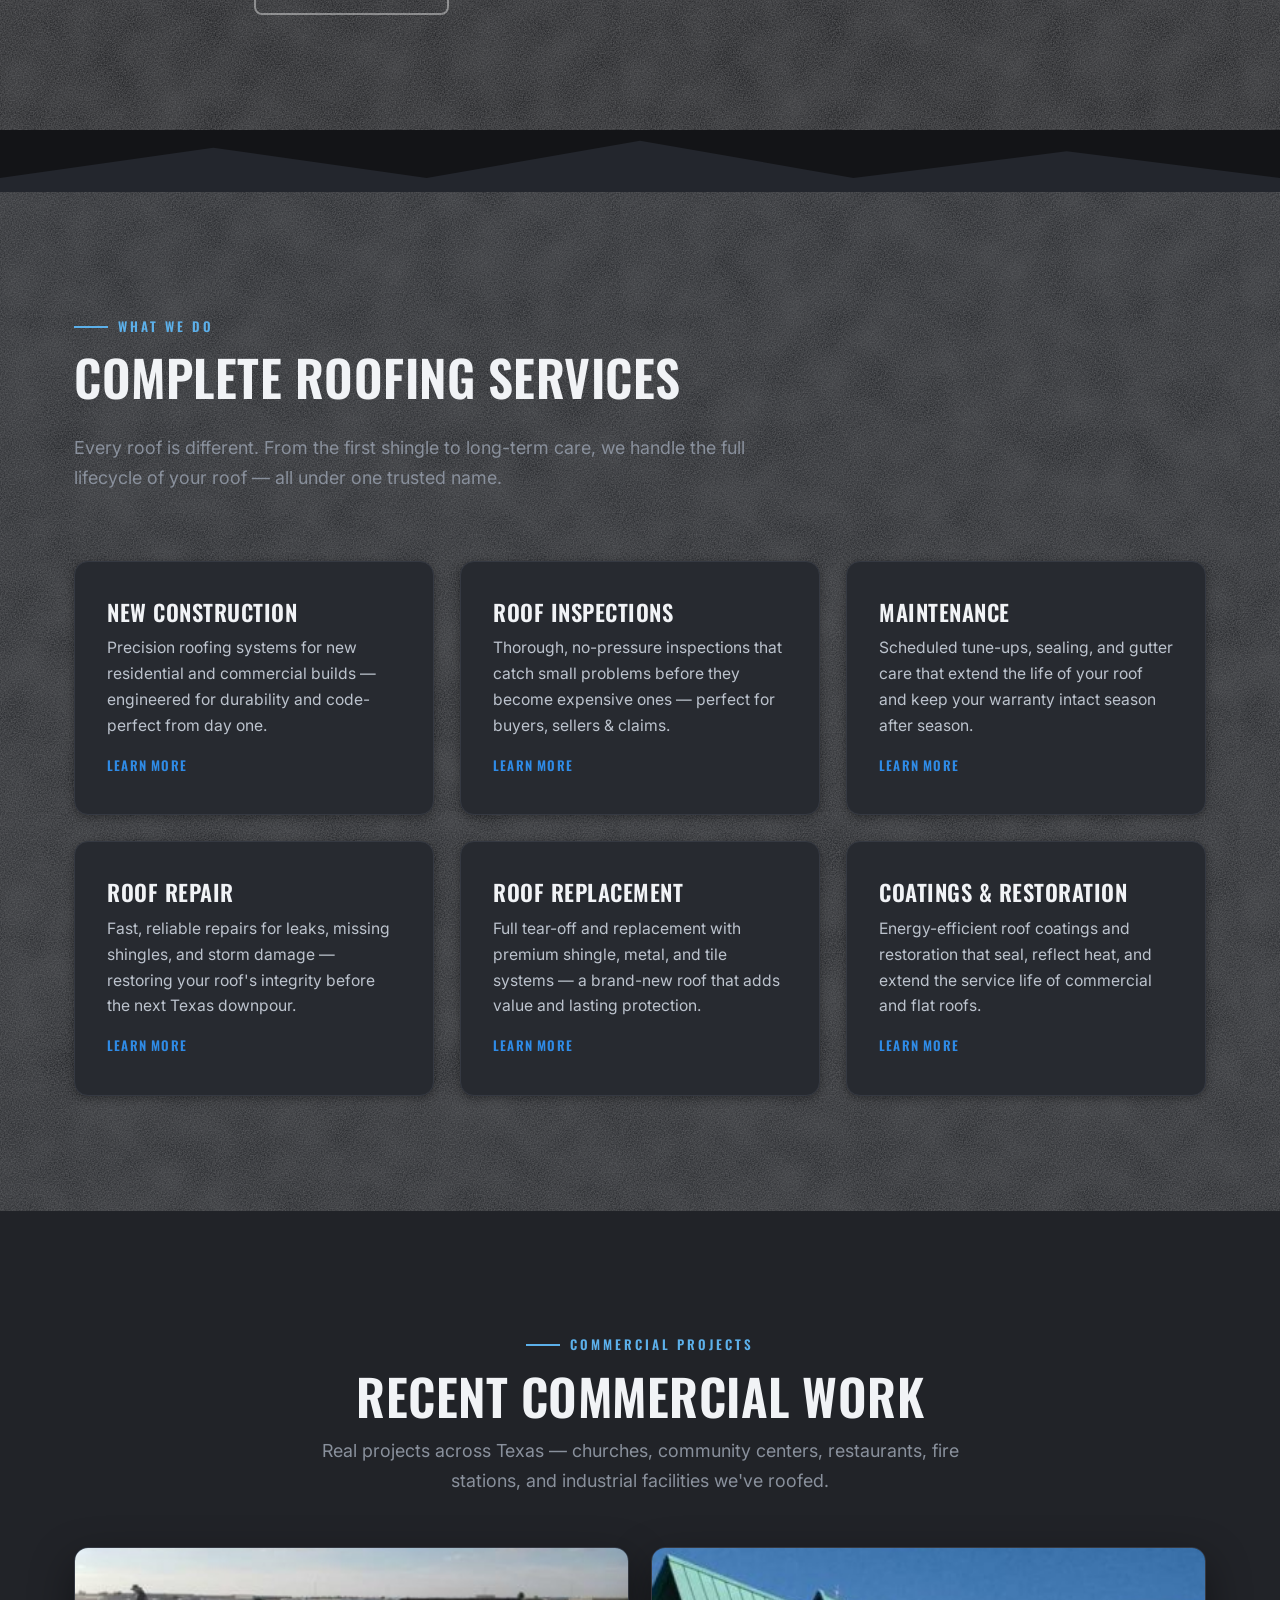
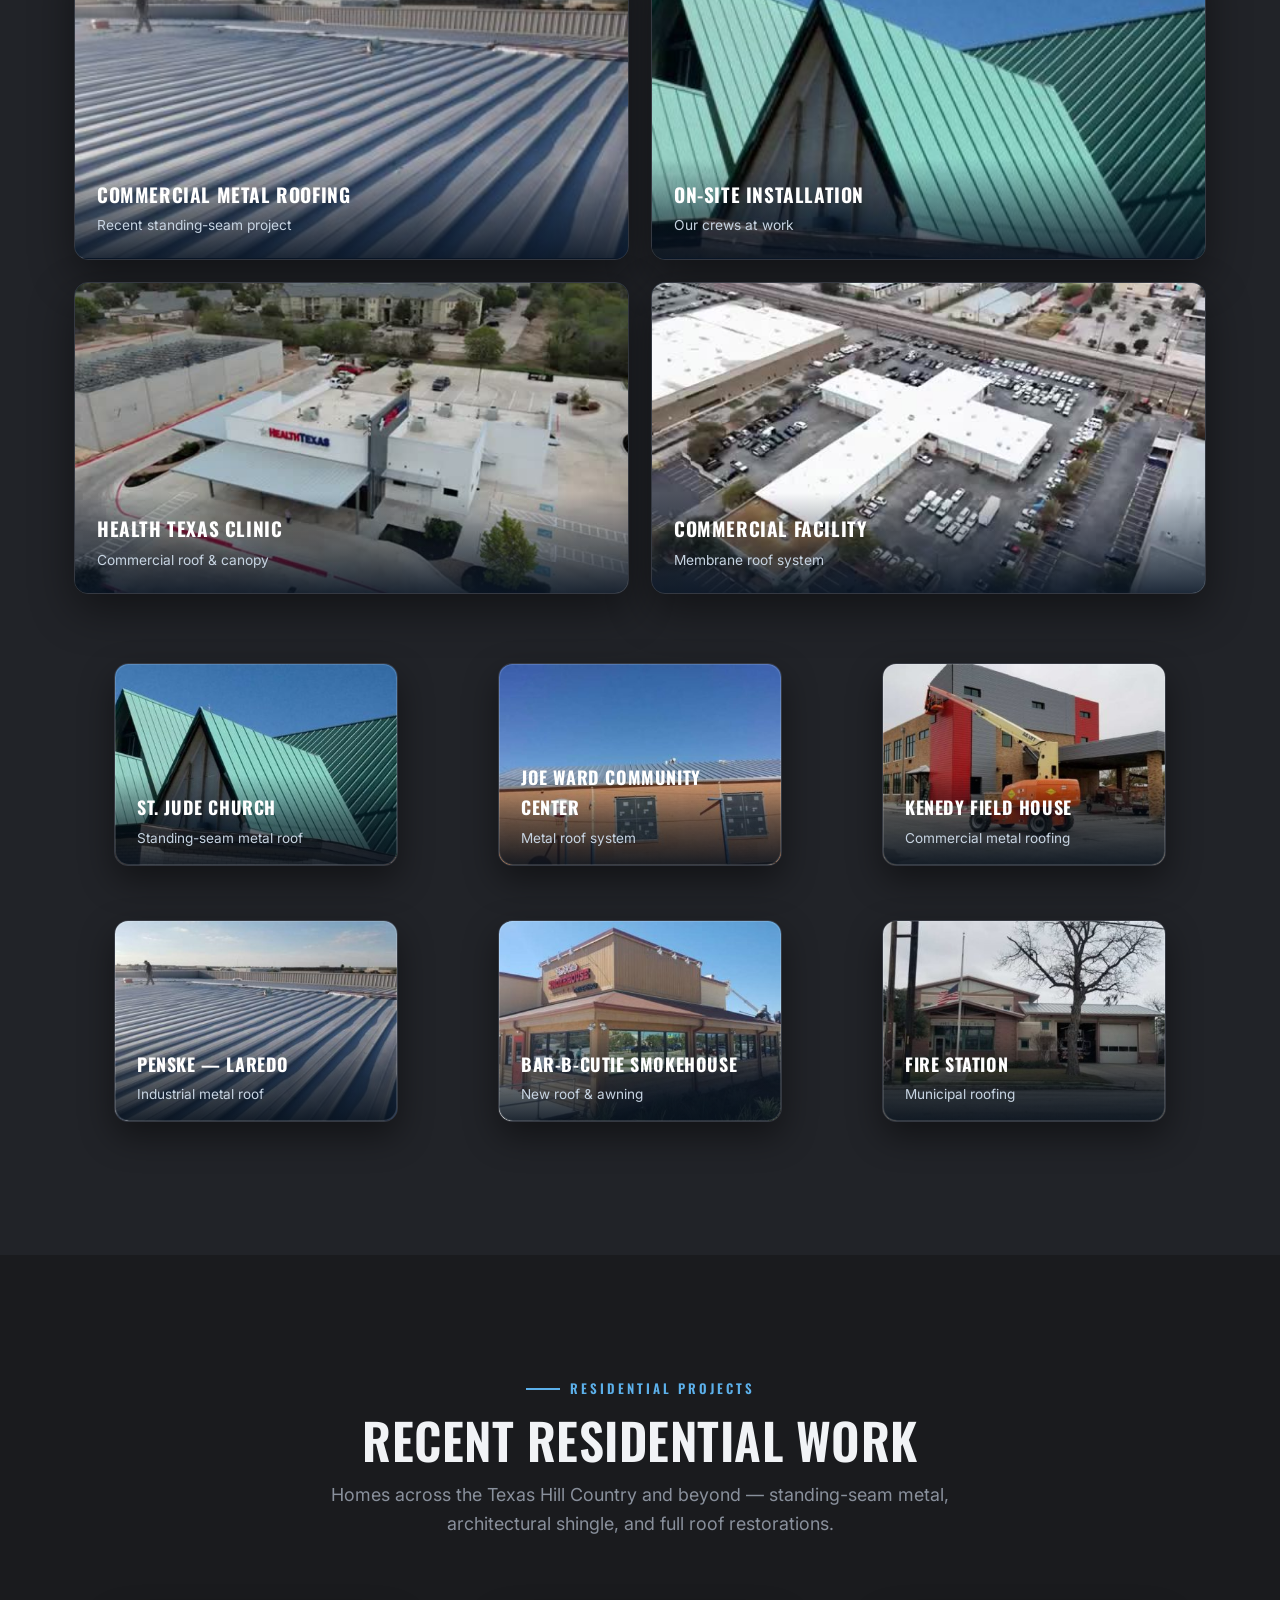
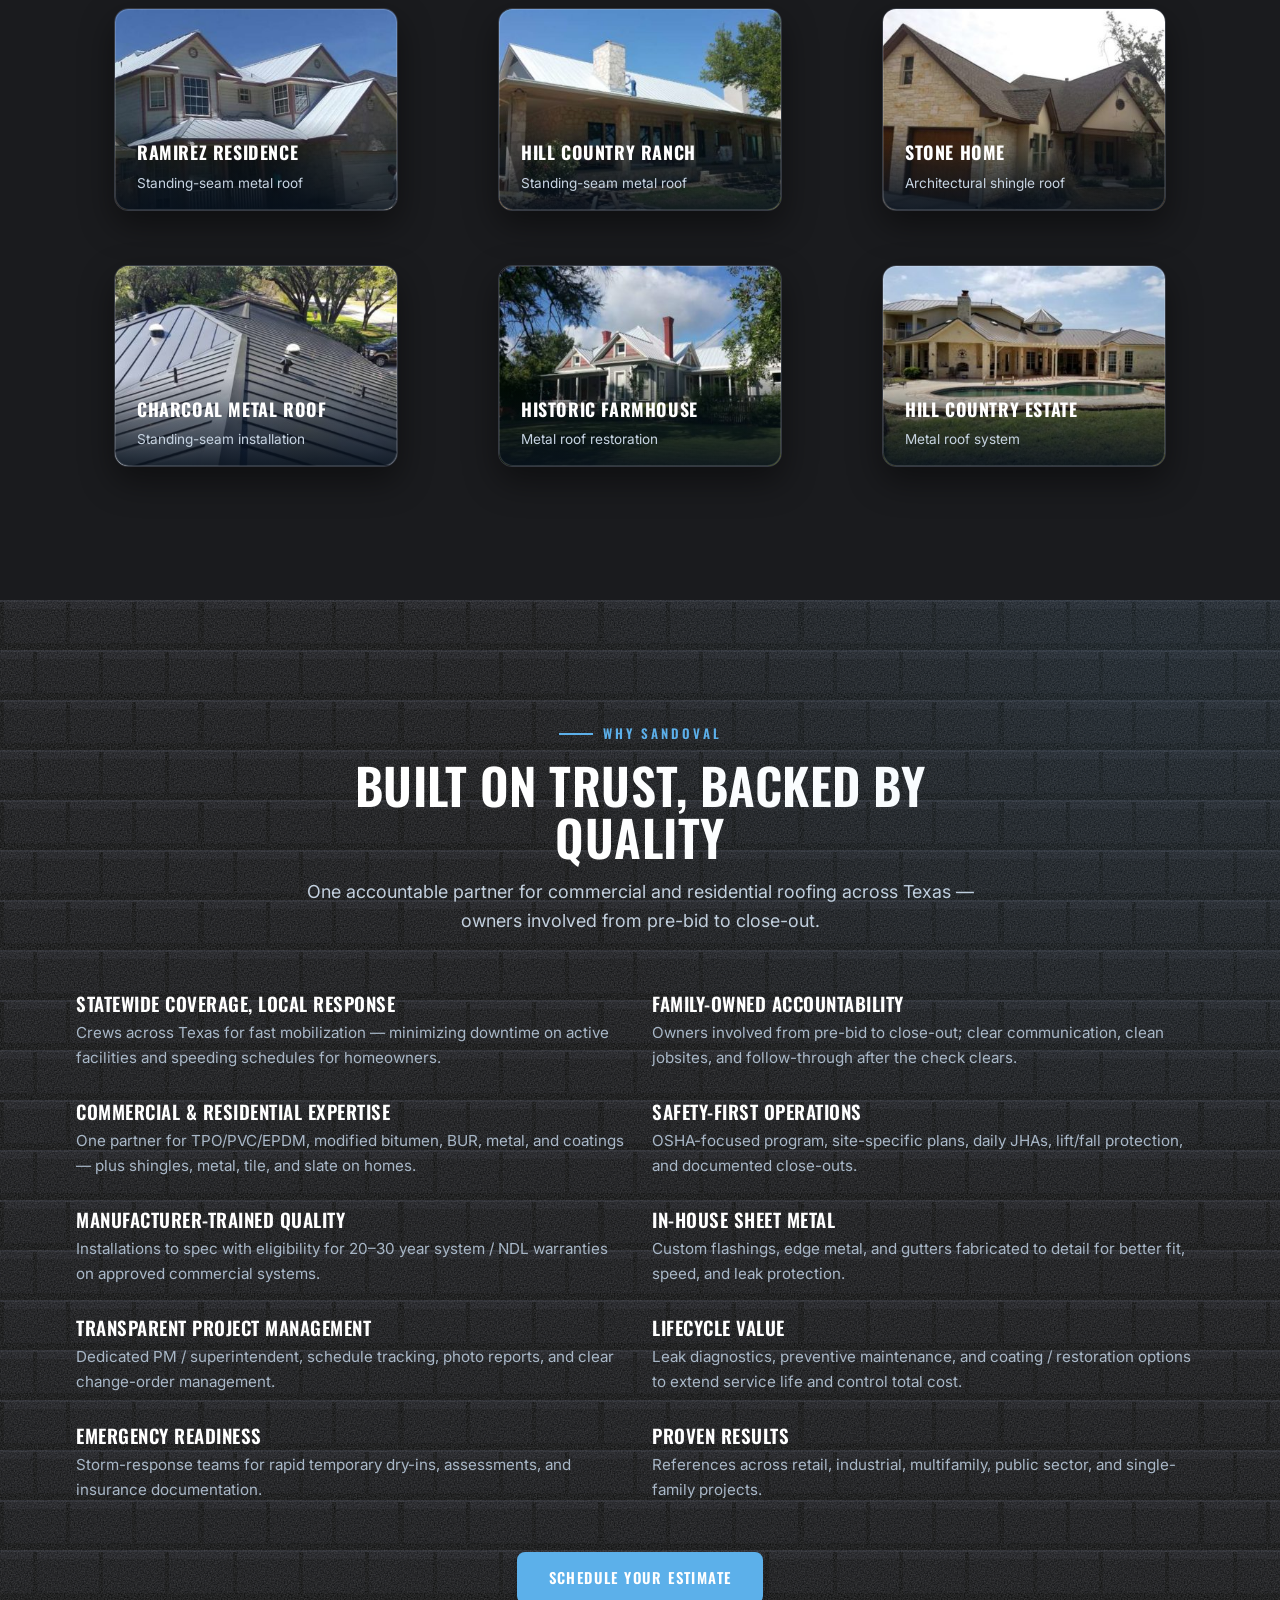
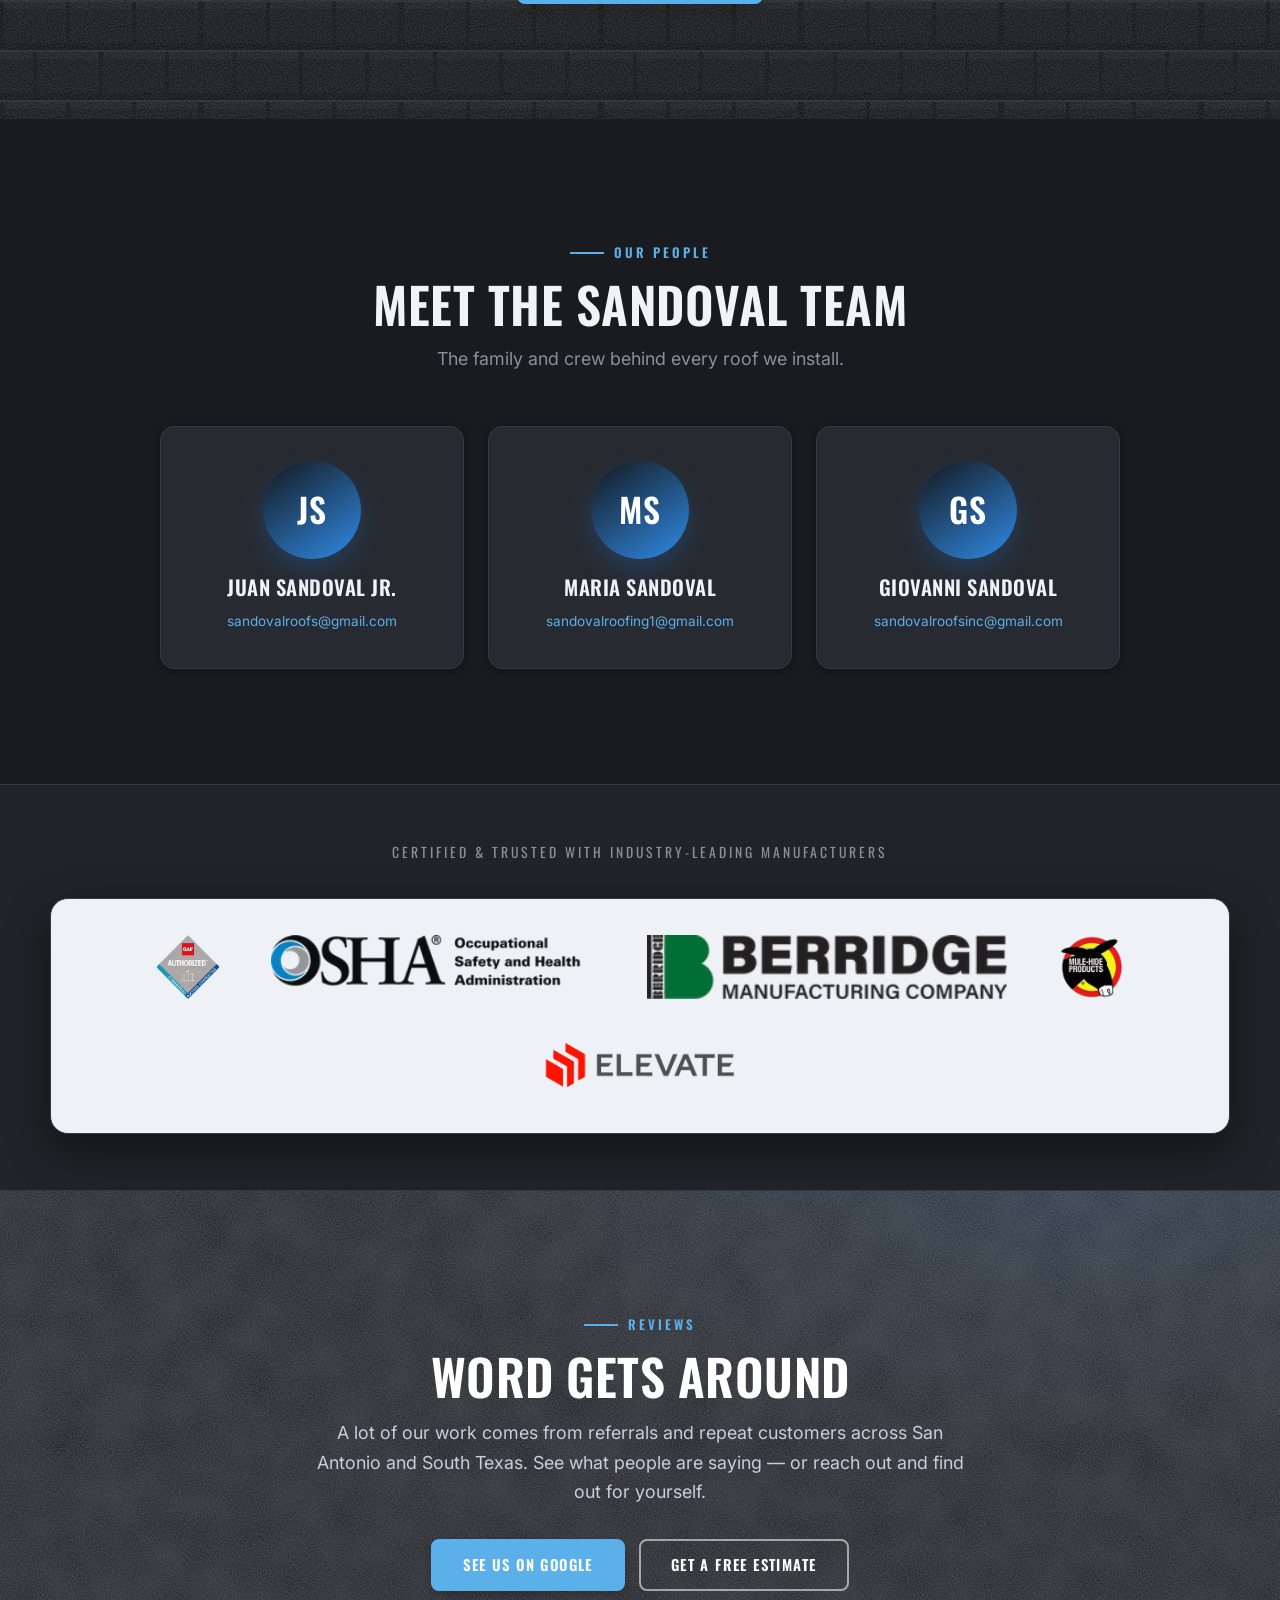
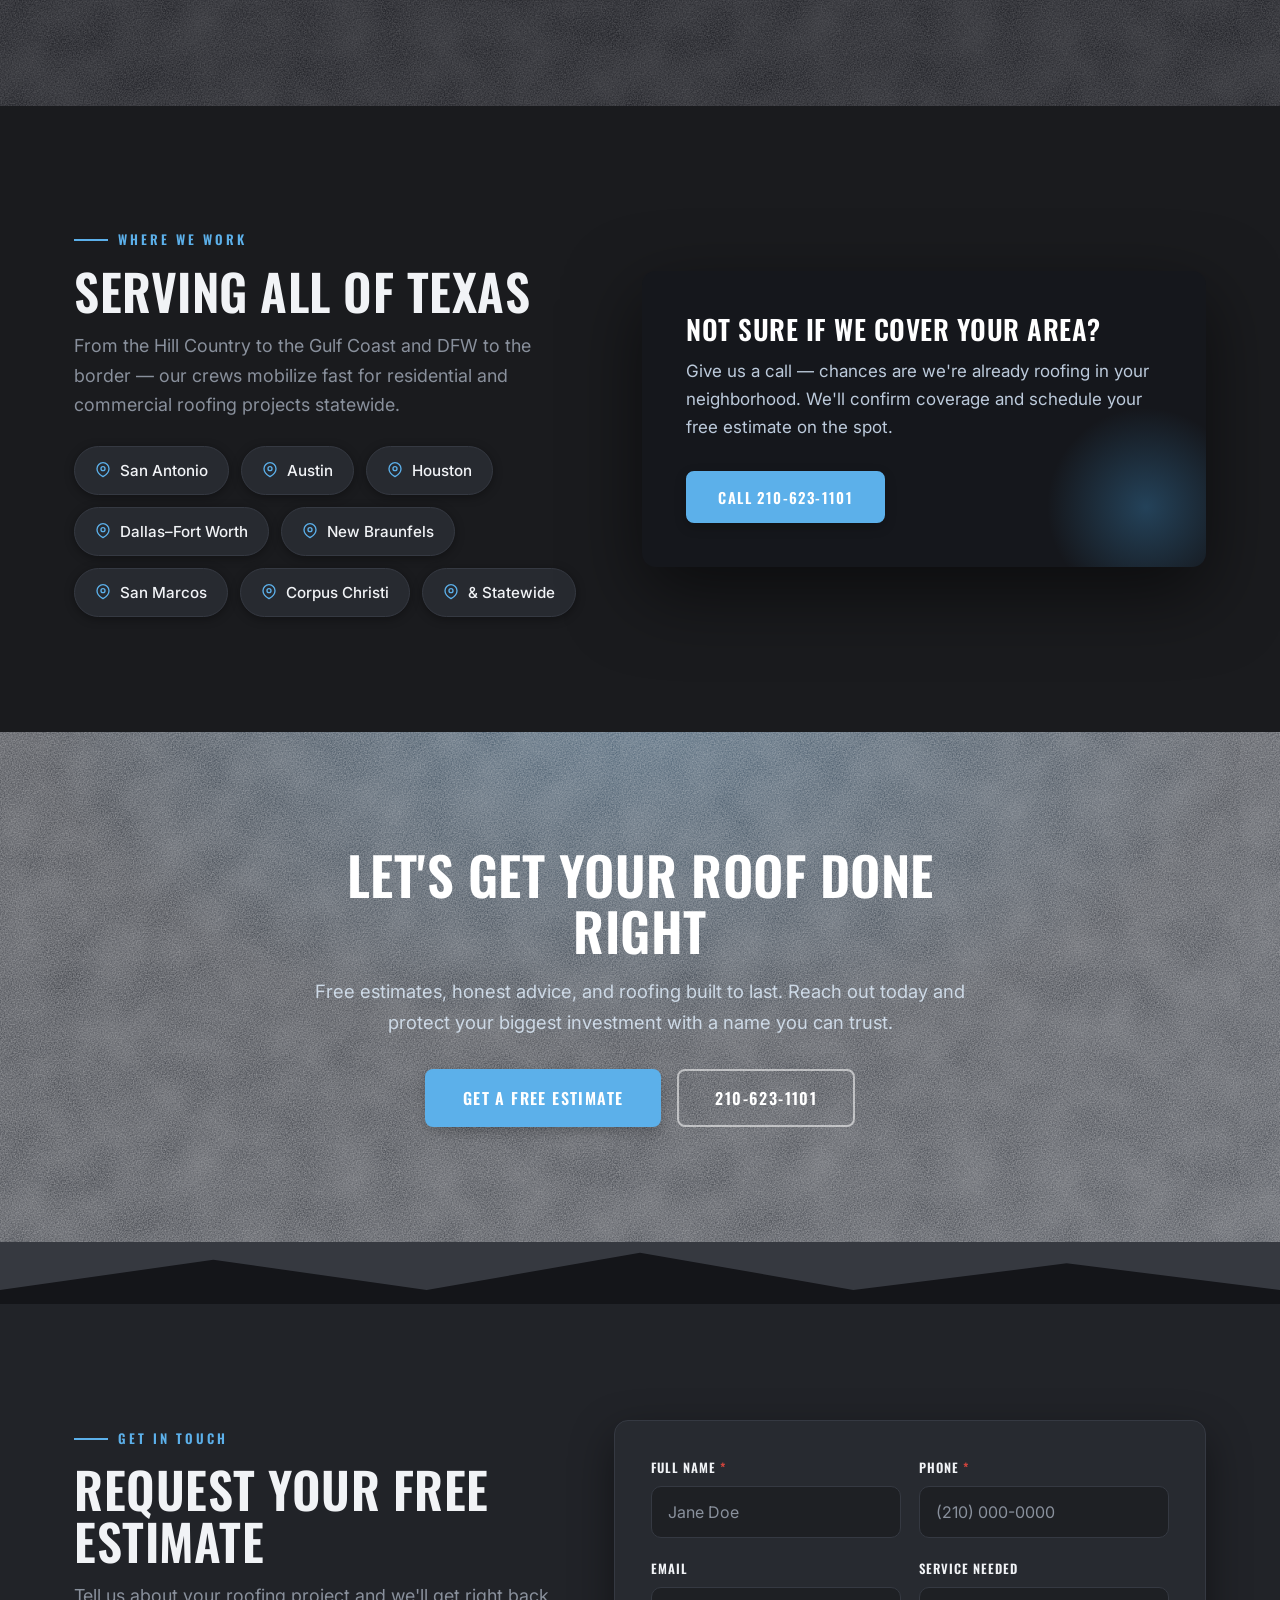
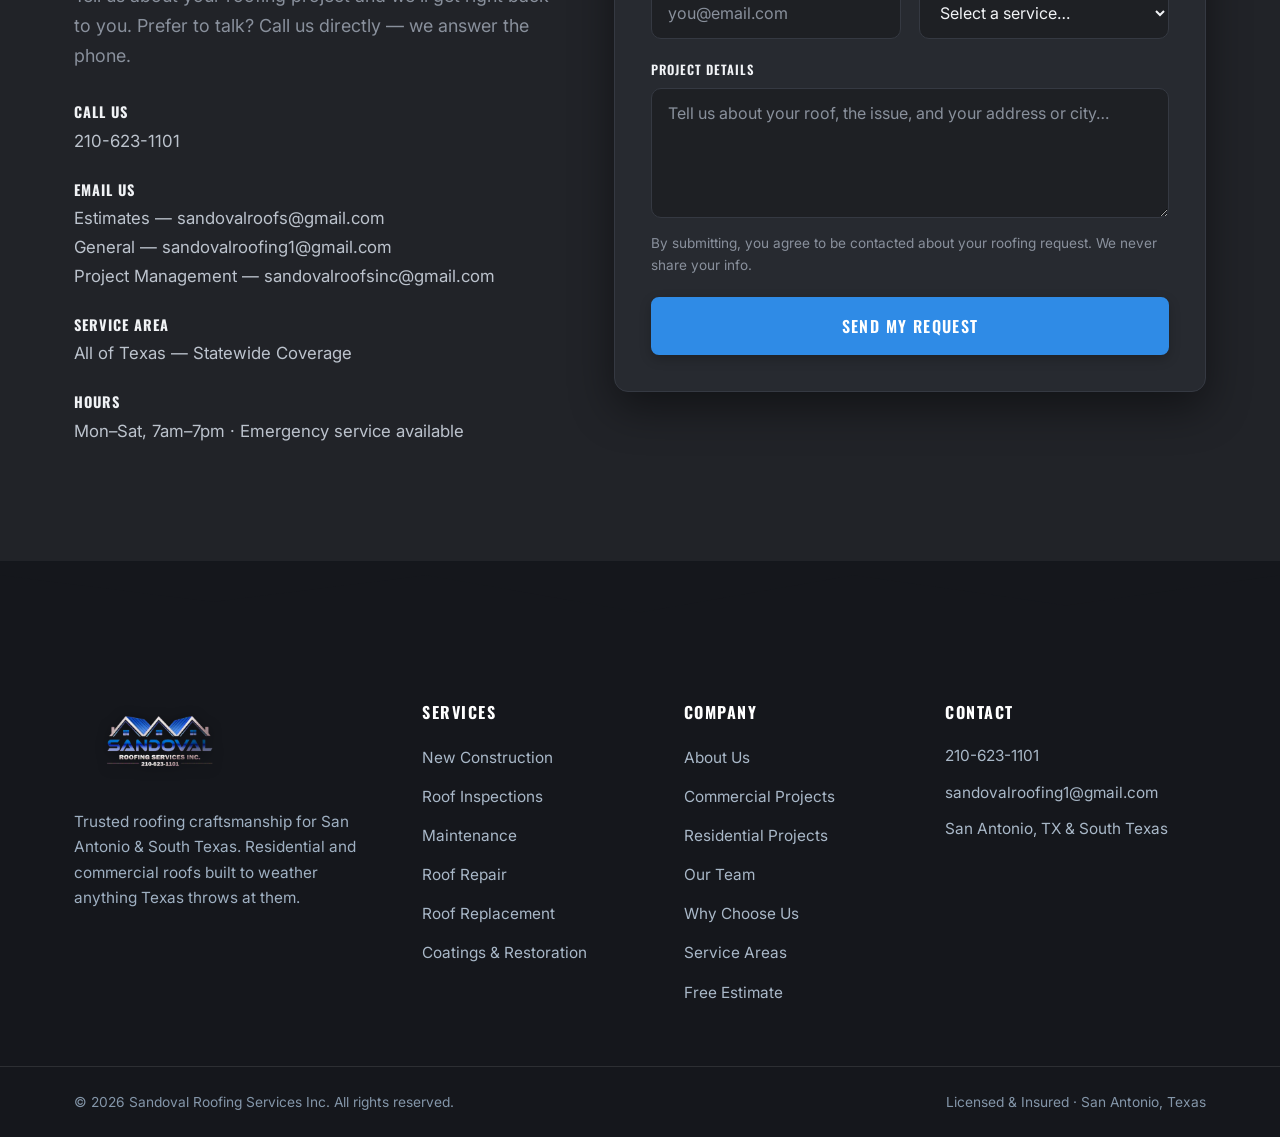
==== commit 3f935e31: "Add roofline divider between About (Who We Are) and Services (What We Do) Co-Authored-By: Claude Opu" ====
--- a/index.html
+++ b/index.html
@@ -140,6 +140,11 @@
       </div>
     </div>
   </section>
+
+  <!-- roofline divider (Who We Are -> What We Do) -->
+  <div aria-hidden="true" style="line-height:0;background:#131417">
+    <svg class="roofline" viewBox="0 0 1440 70" preserveAspectRatio="none" style="color:#23262d"><path fill="currentColor" d="M0,70 L0,54 L240,20 L480,54 L720,12 L960,54 L1200,24 L1440,54 L1440,70 Z"/></svg>
+  </div>
 
   <!-- ============ SERVICES ============ -->
   <section class="pad services" id="services">
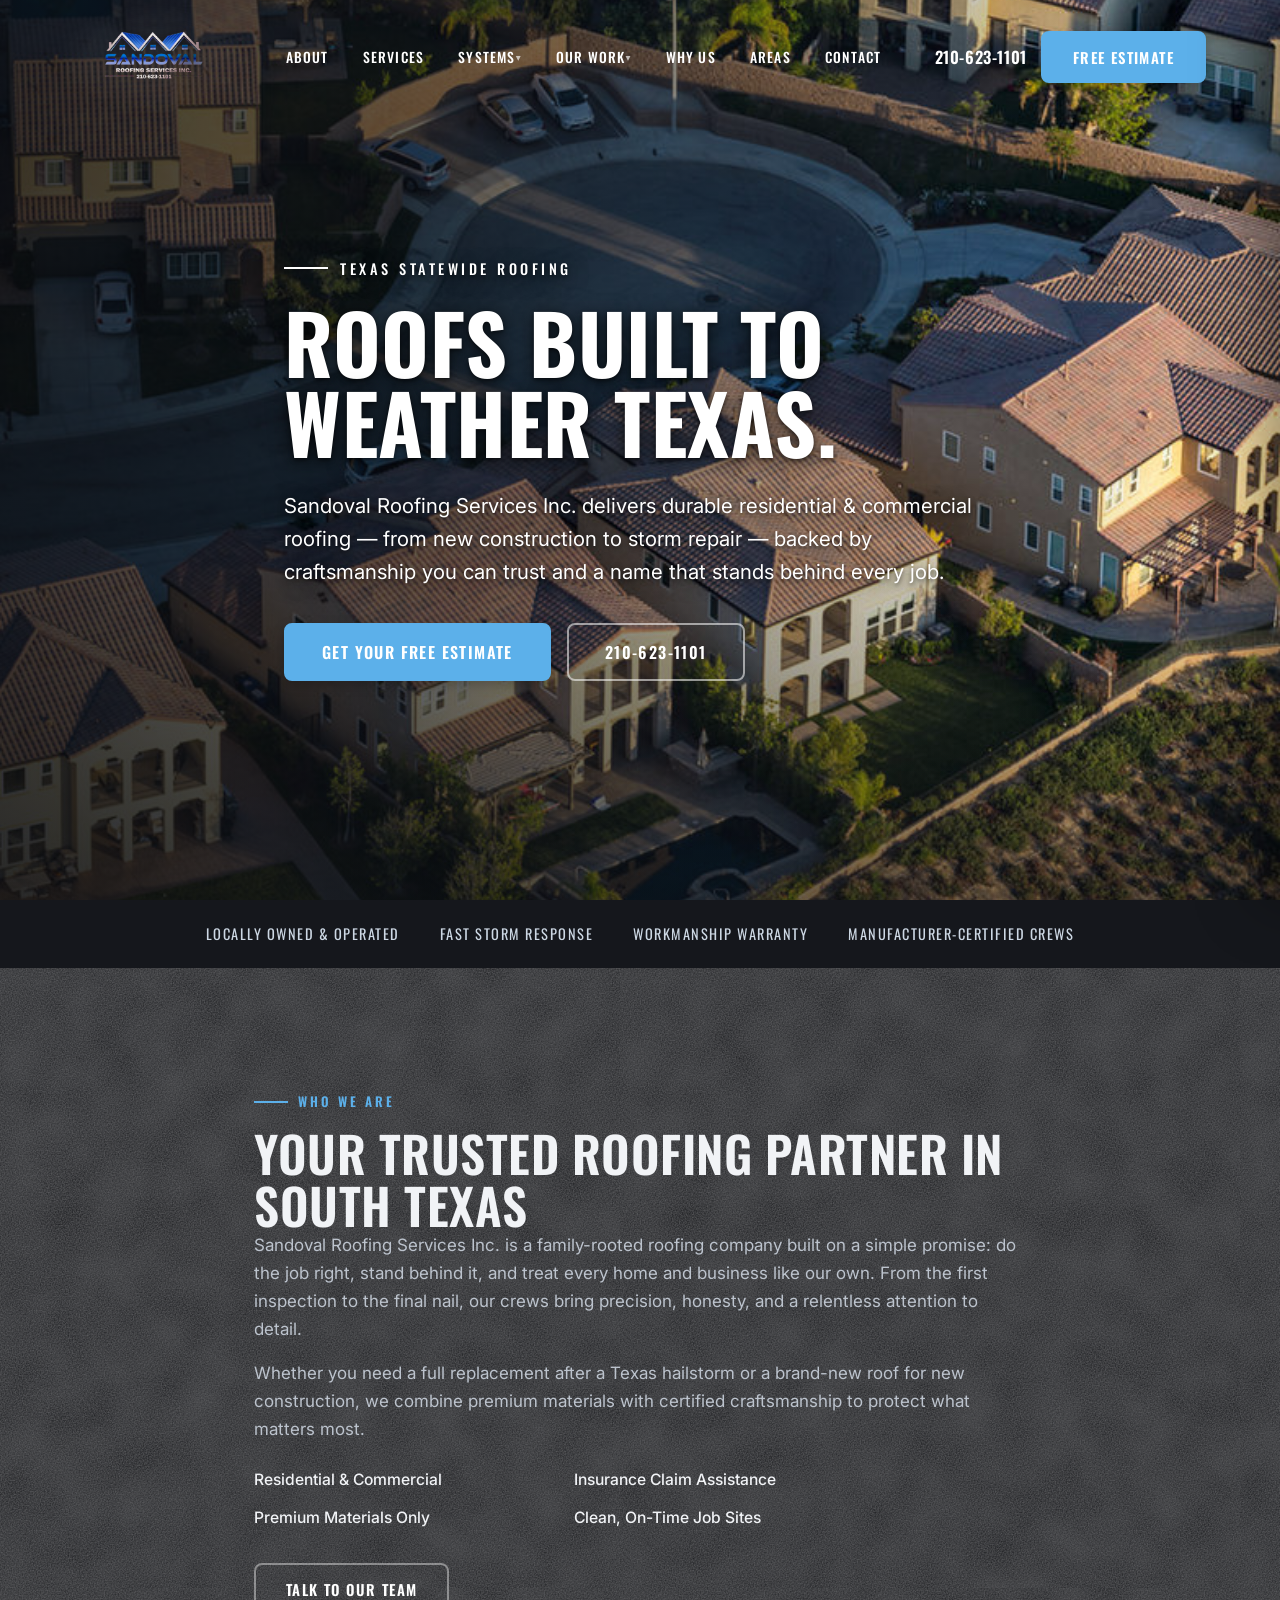
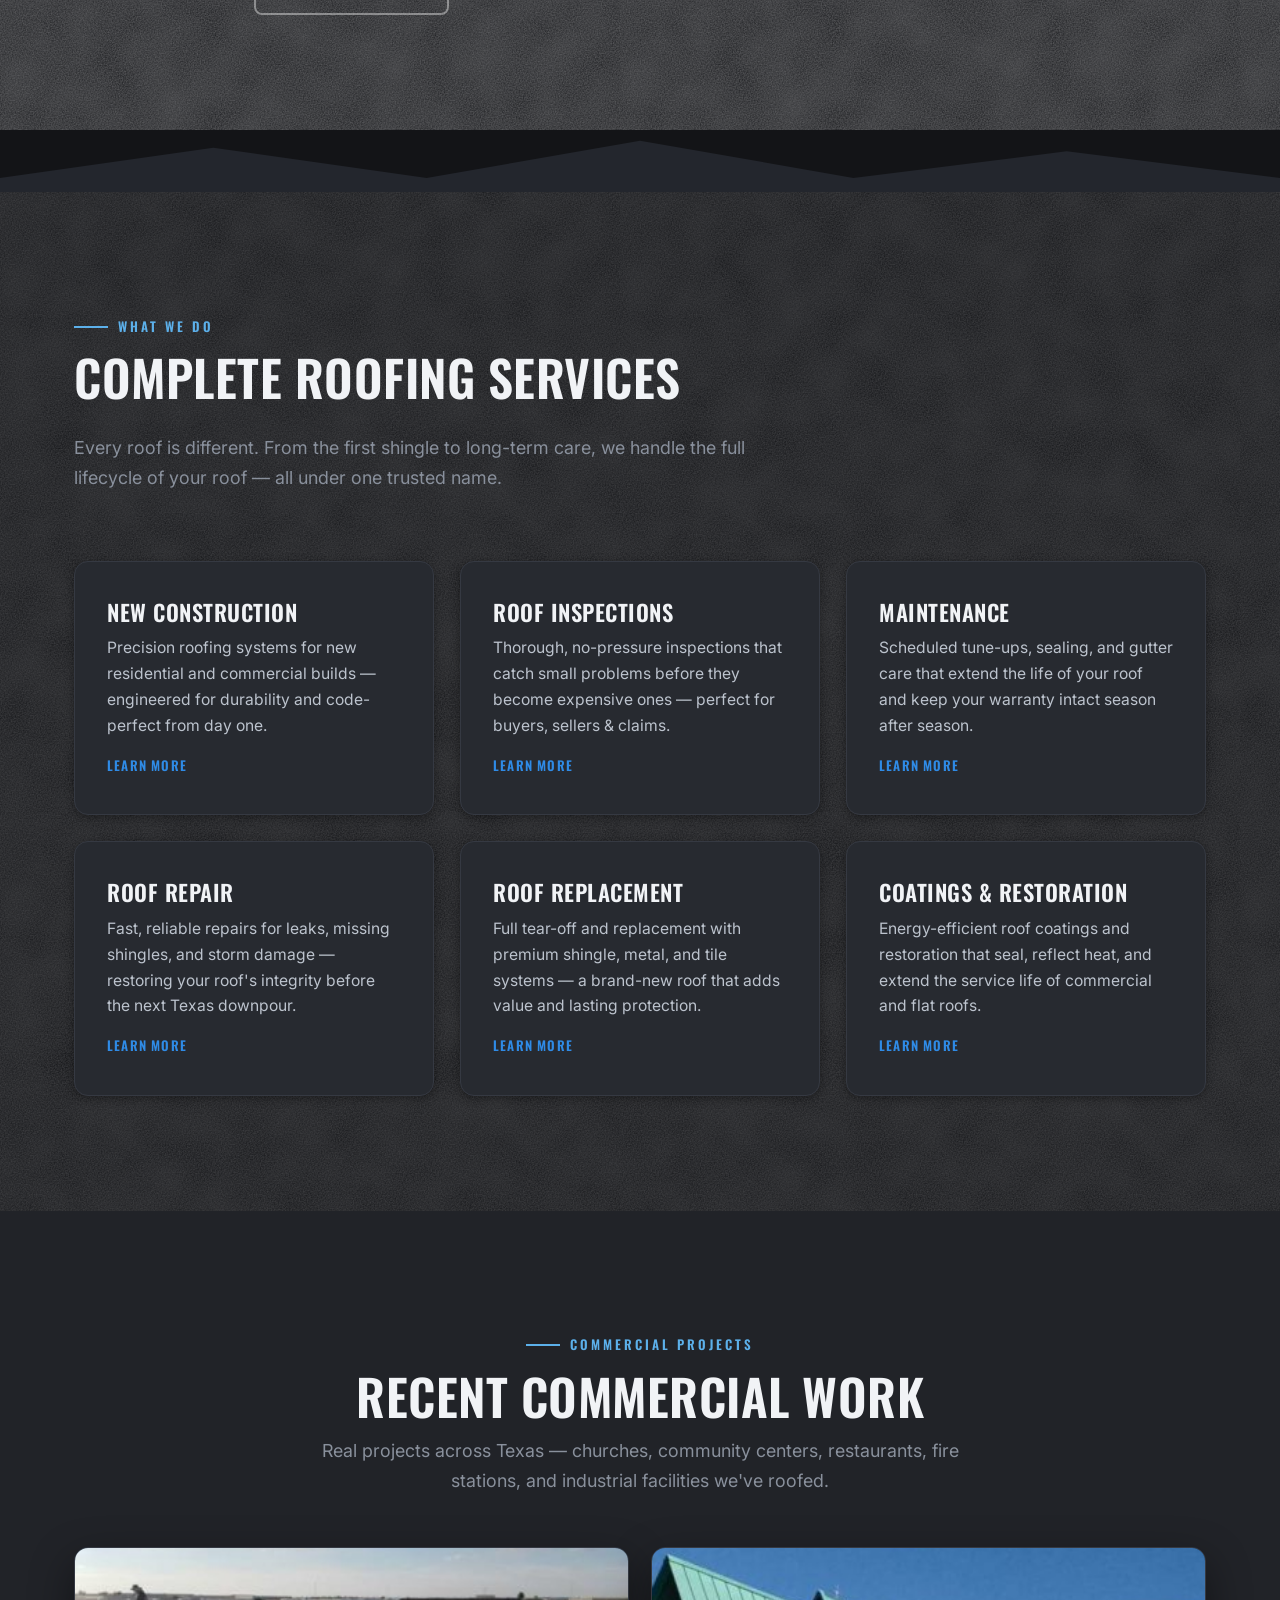
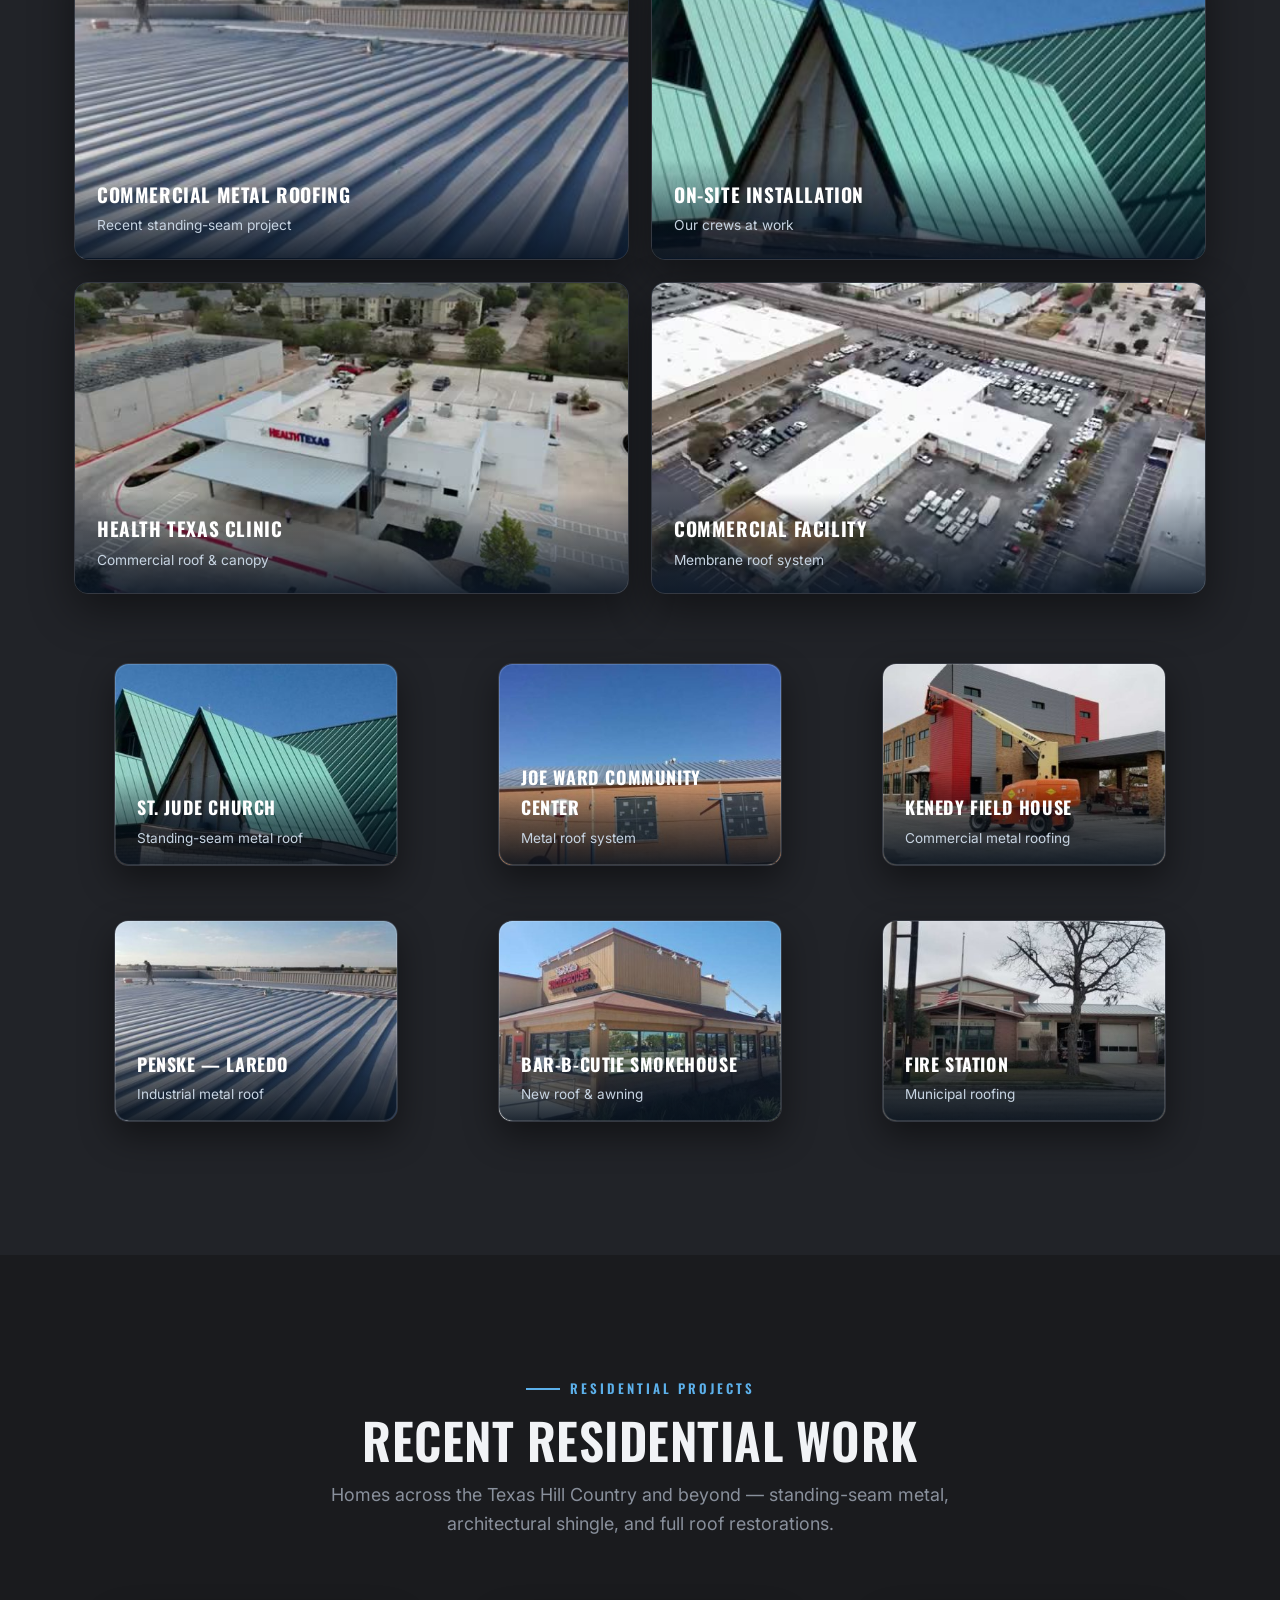
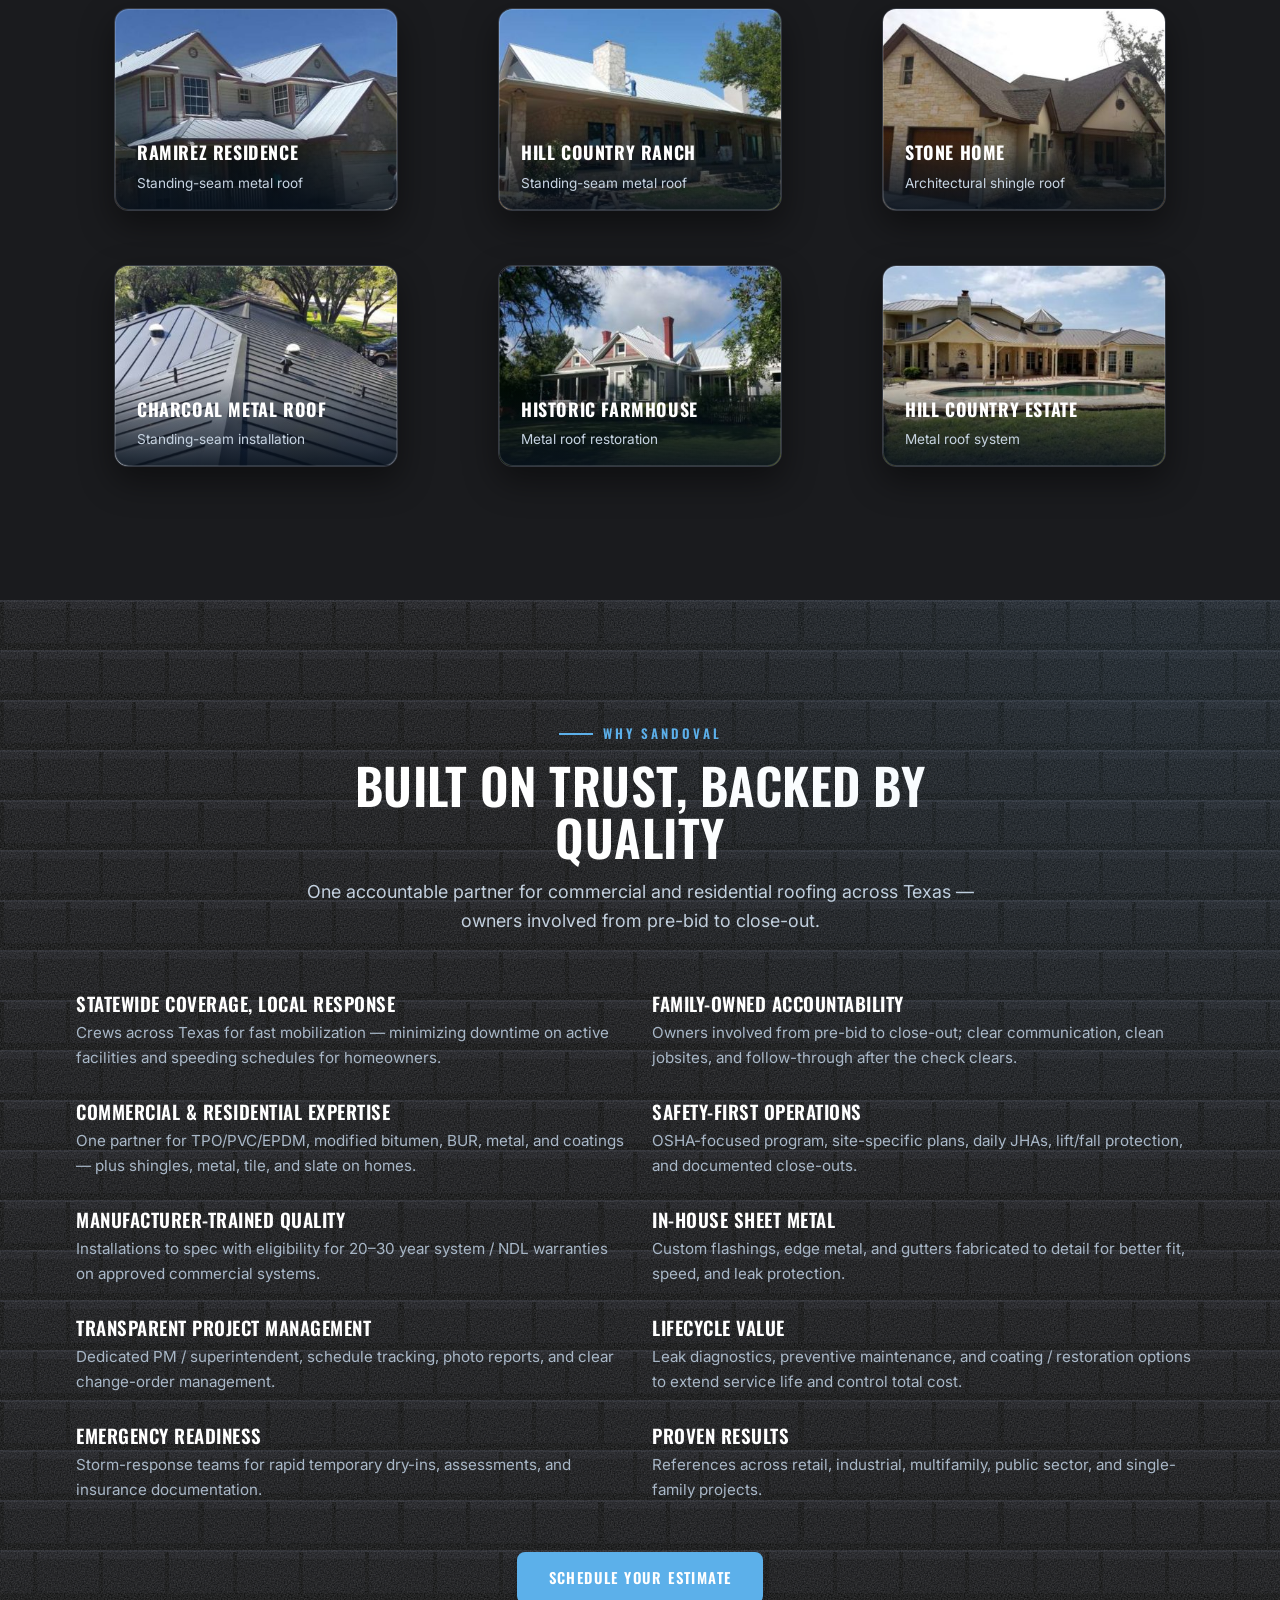
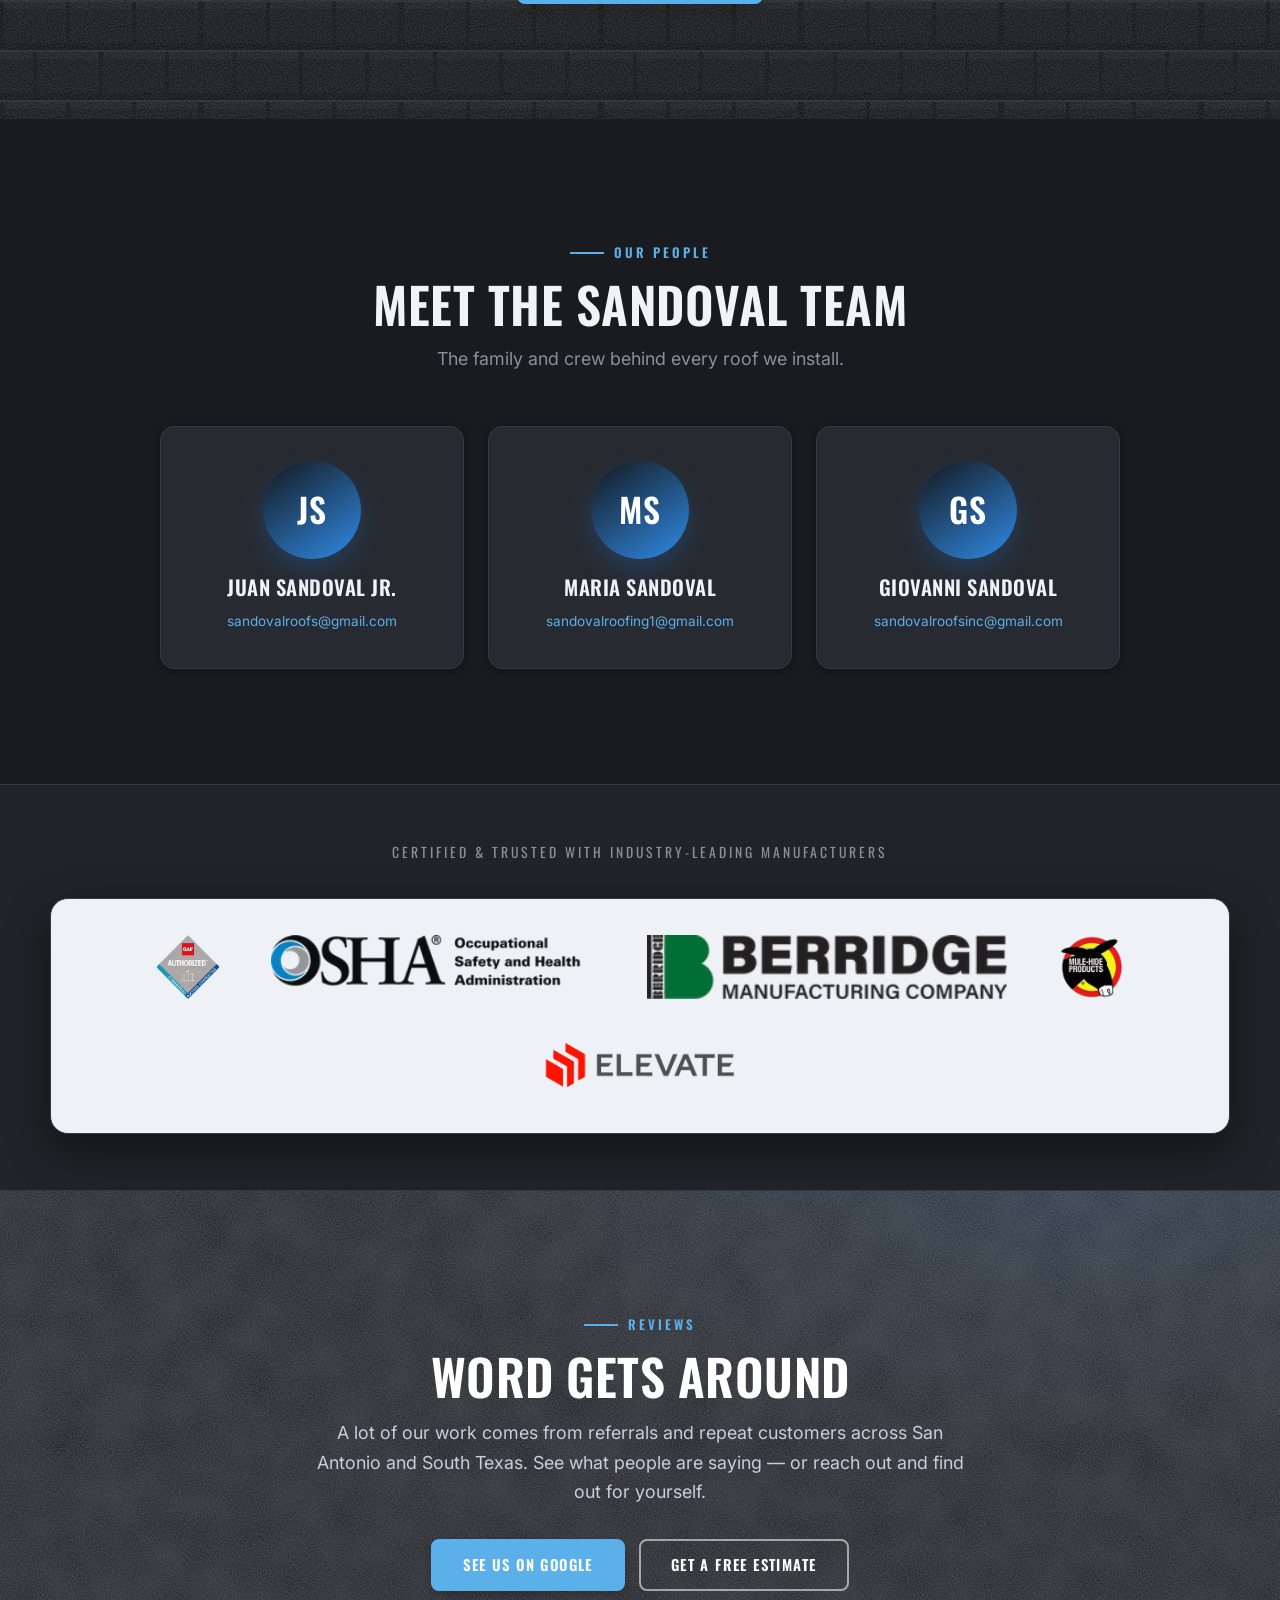
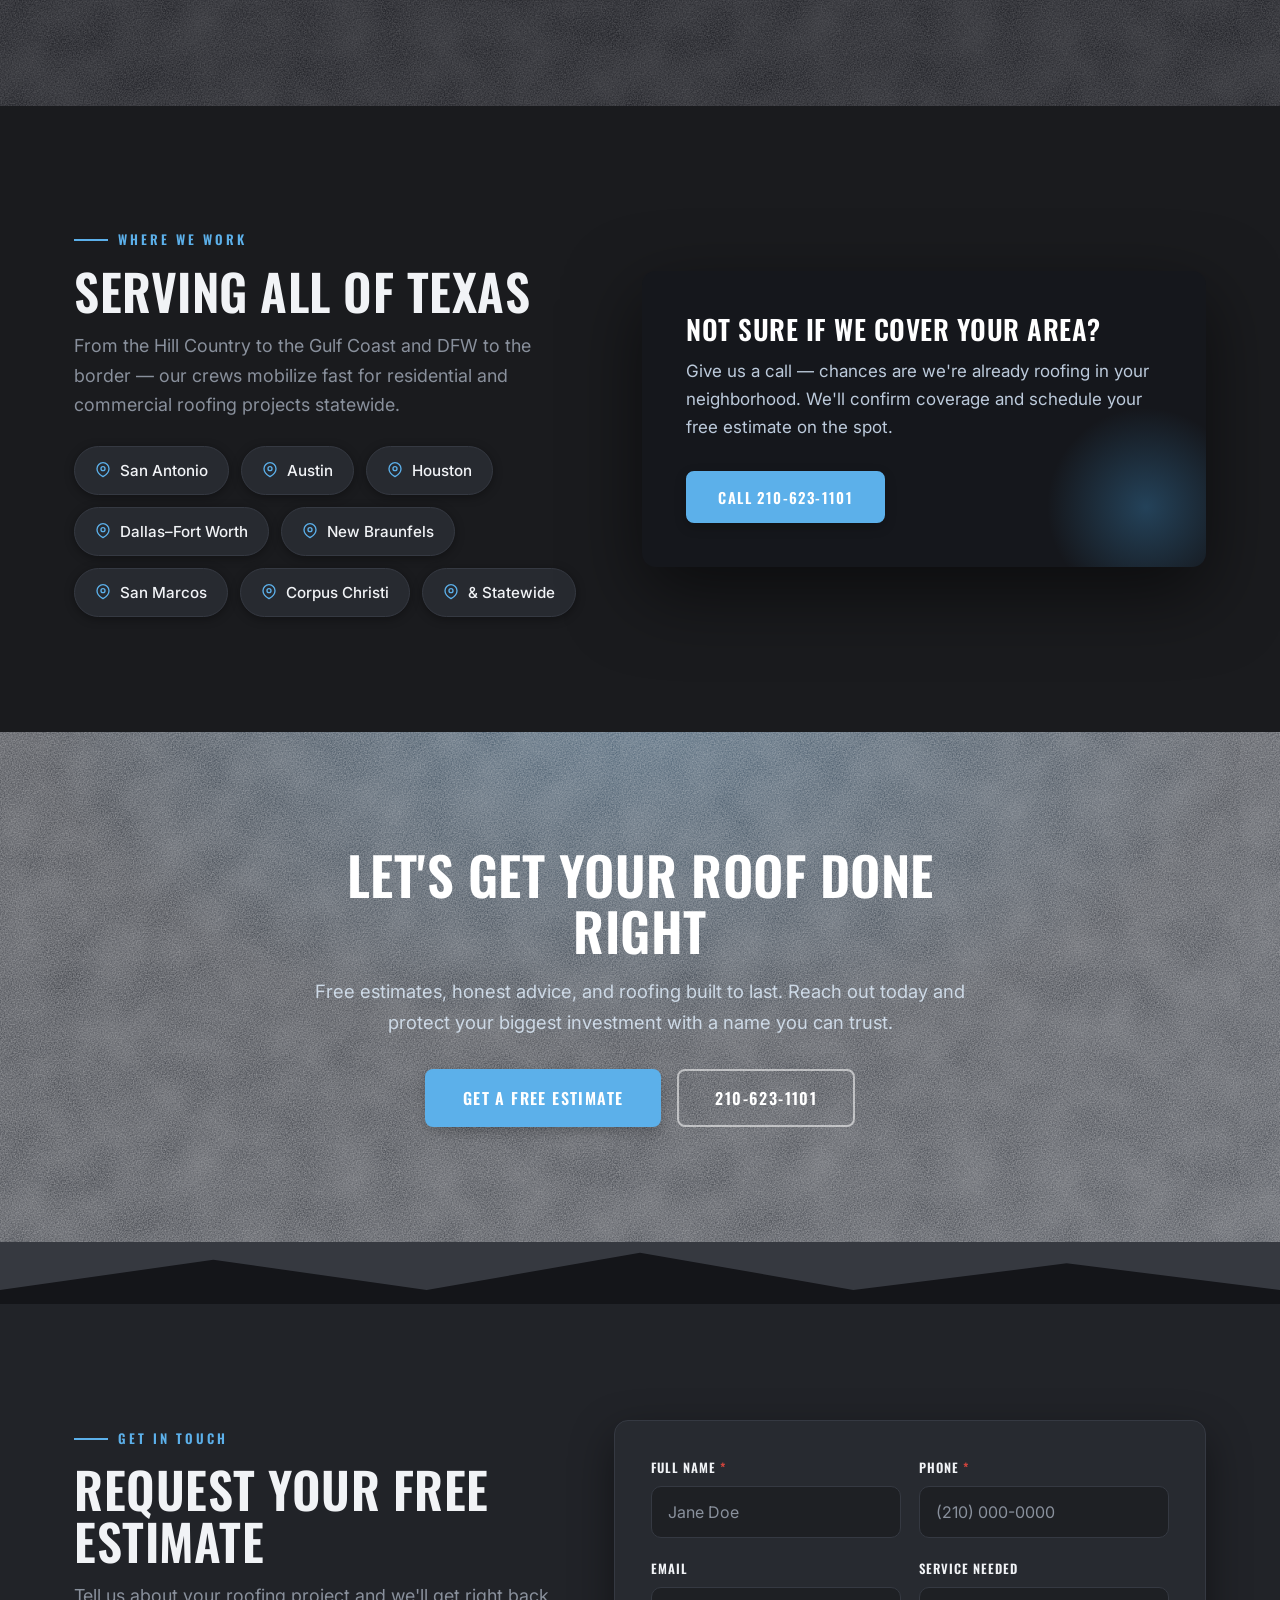
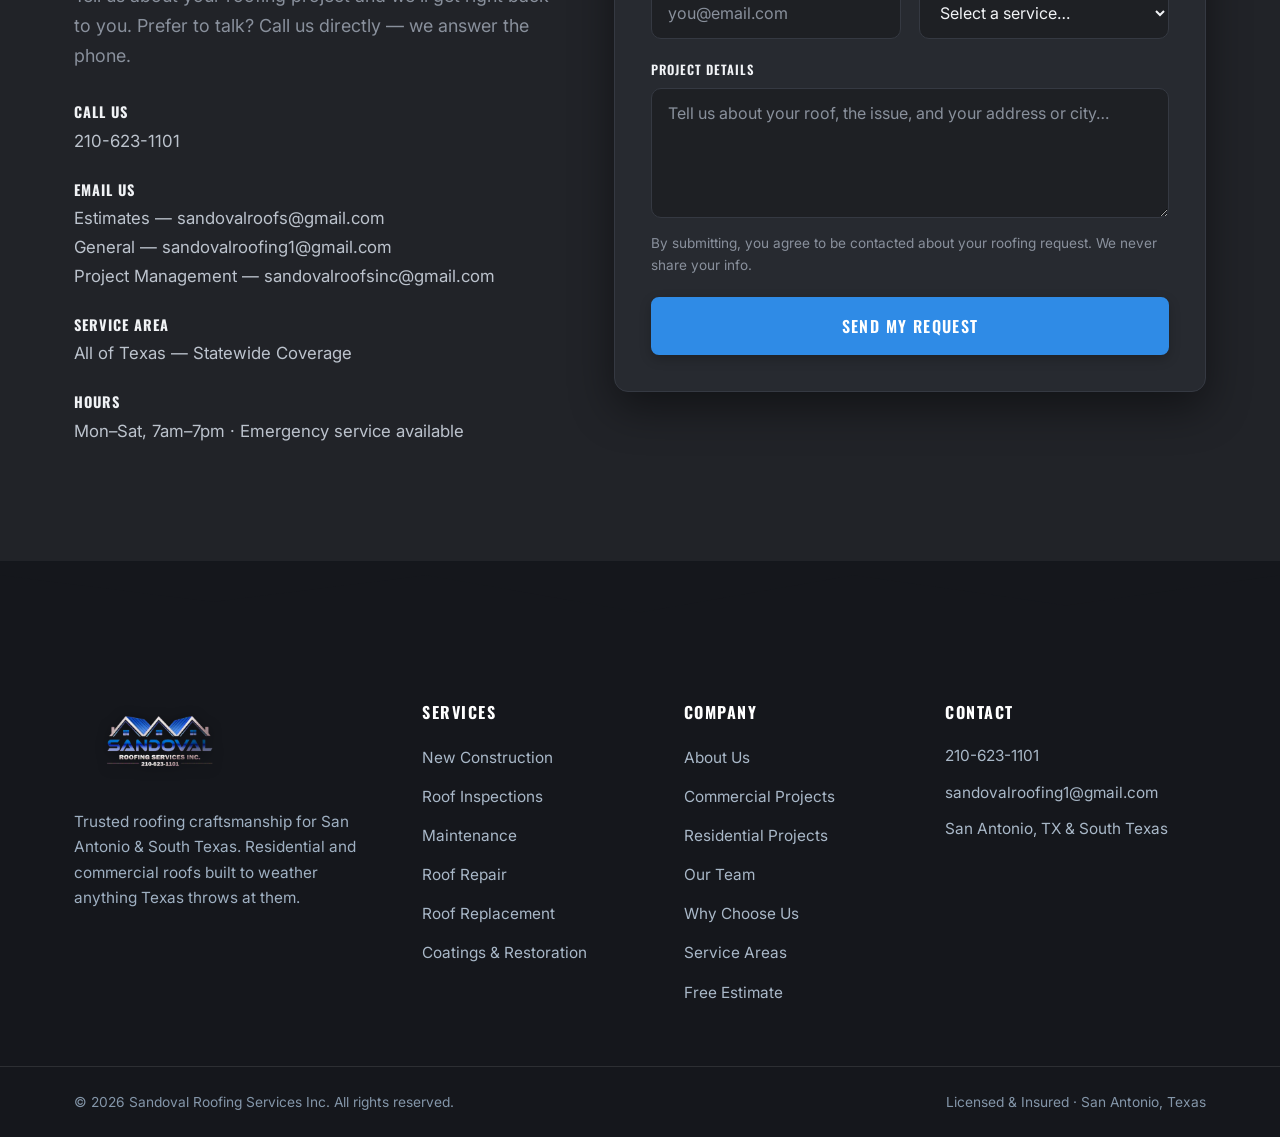
==== commit c539b99a: "Hero eyebrow: Texas Statewide Roofing Co-Authored-By: Claude Opus 4.8 <noreply@anthropic.com>" ====
--- a/index.html
+++ b/index.html
@@ -90,7 +90,7 @@
       </video>
     </div>
     <div class="wrap hero__inner">
-      <span class="hero__eyebrow">San Antonio &amp; South Texas Roofing</span>
+      <span class="hero__eyebrow">Texas Statewide Roofing</span>
       <h1 class="hero-title" aria-label="Roofs Built to Weather Texas.">
         <span class="word" style="--d:.10s" aria-hidden="true">Roofs</span>
         <span class="word" style="--d:.22s" aria-hidden="true">Built</span>
--- a/assets/styles.css
+++ b/assets/styles.css
@@ -309,8 +309,6 @@
 }
 .about>.wrap{position:relative;z-index:1}
 .about__grid{display:grid;grid-template-columns:1.05fr .95fr;gap:64px;align-items:center}
-.about .eyebrow{color:#255397}
-.about .eyebrow::before{background:#255397}
 .about__grid--solo{grid-template-columns:1fr;max-width:820px}
 .about__grid--solo .ticks{max-width:620px}
 .about__media{position:relative}
@@ -335,11 +333,11 @@
 /* ============ SERVICES ============ */
 .services{background:var(--mist)}
 /* concrete-texture backdrop on the Services section (kept dark) */
-#services{background:#191b1f}
+#services{background:#0f1013}
 #services::before{
   content:"";position:absolute;inset:0;z-index:0;pointer-events:none;
   background:var(--concrete-fine),var(--concrete-coarse);
-  background-size:220px 220px,620px 620px;opacity:.32;
+  background-size:220px 220px,620px 620px;opacity:.22;
 }
 #services>.wrap{position:relative;z-index:1}
 .services__head{display:flex;justify-content:space-between;align-items:flex-end;gap:30px;flex-wrap:wrap;margin-bottom:52px}
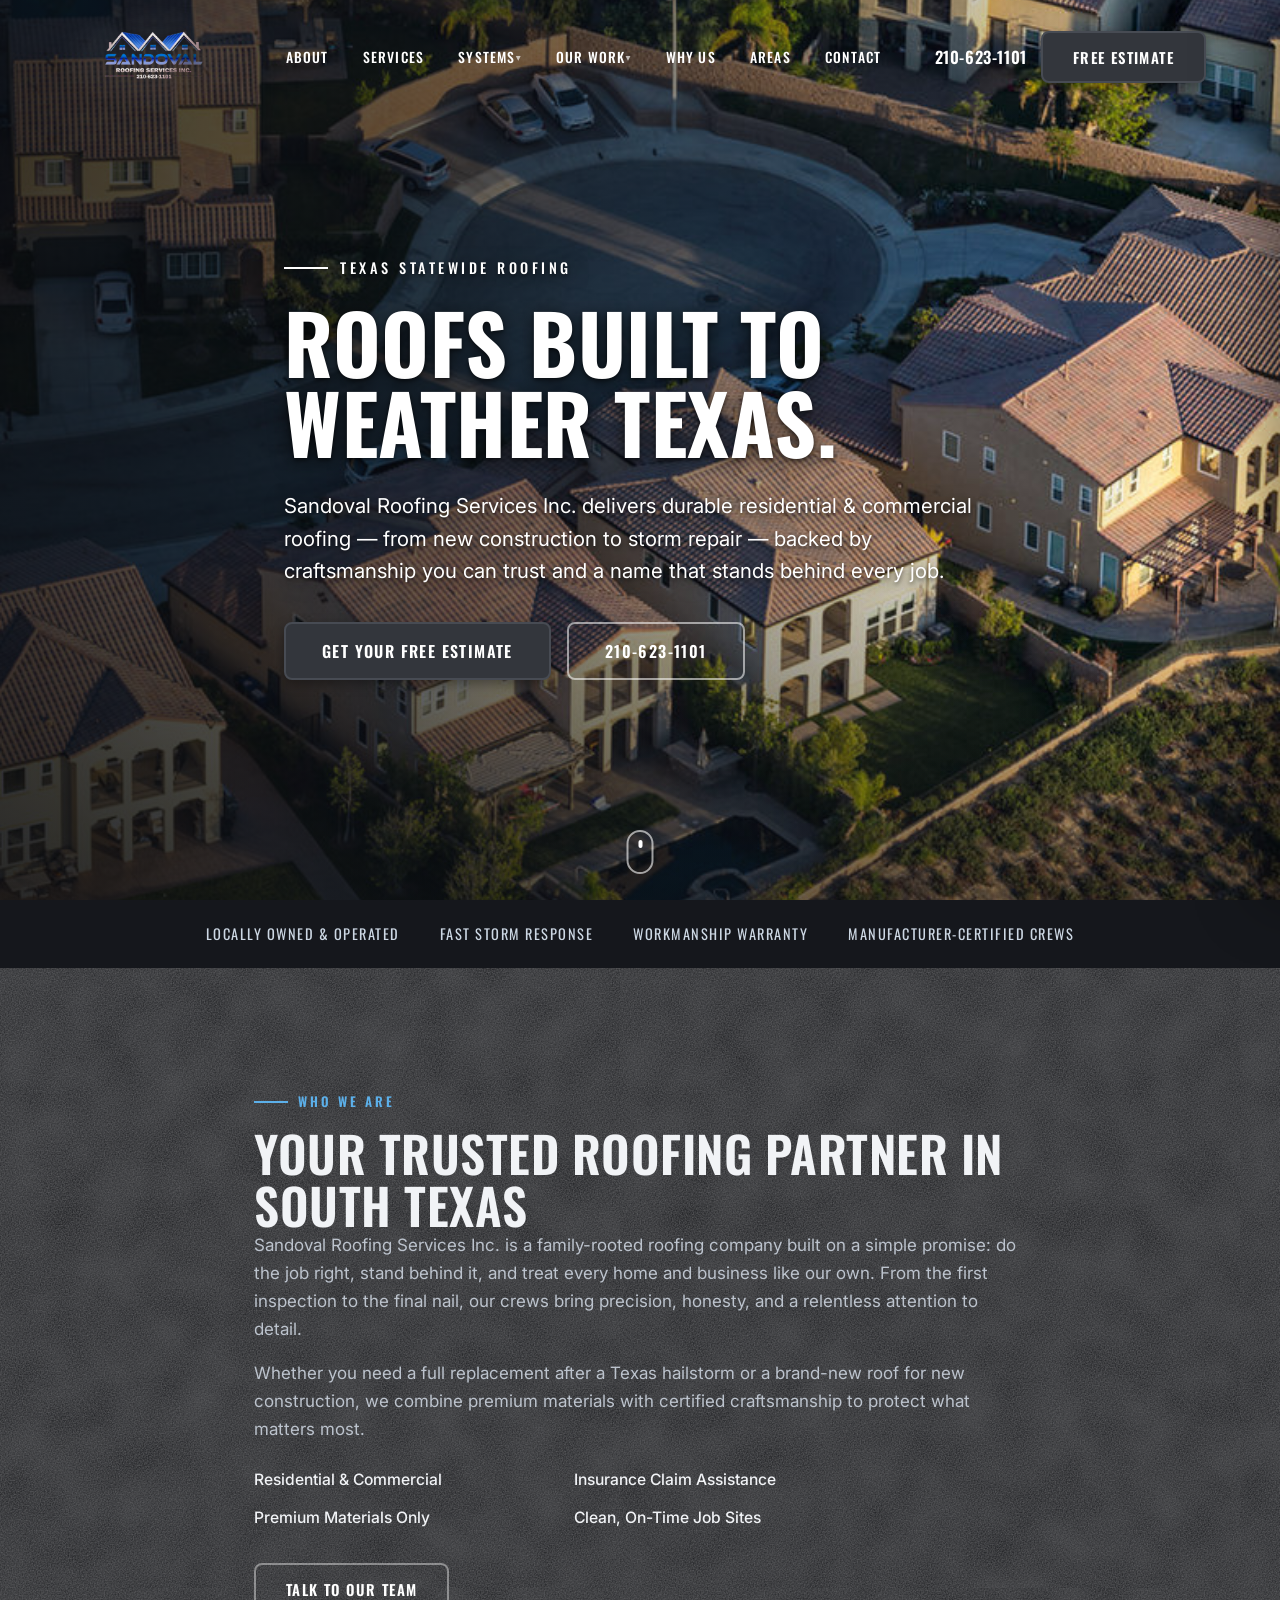
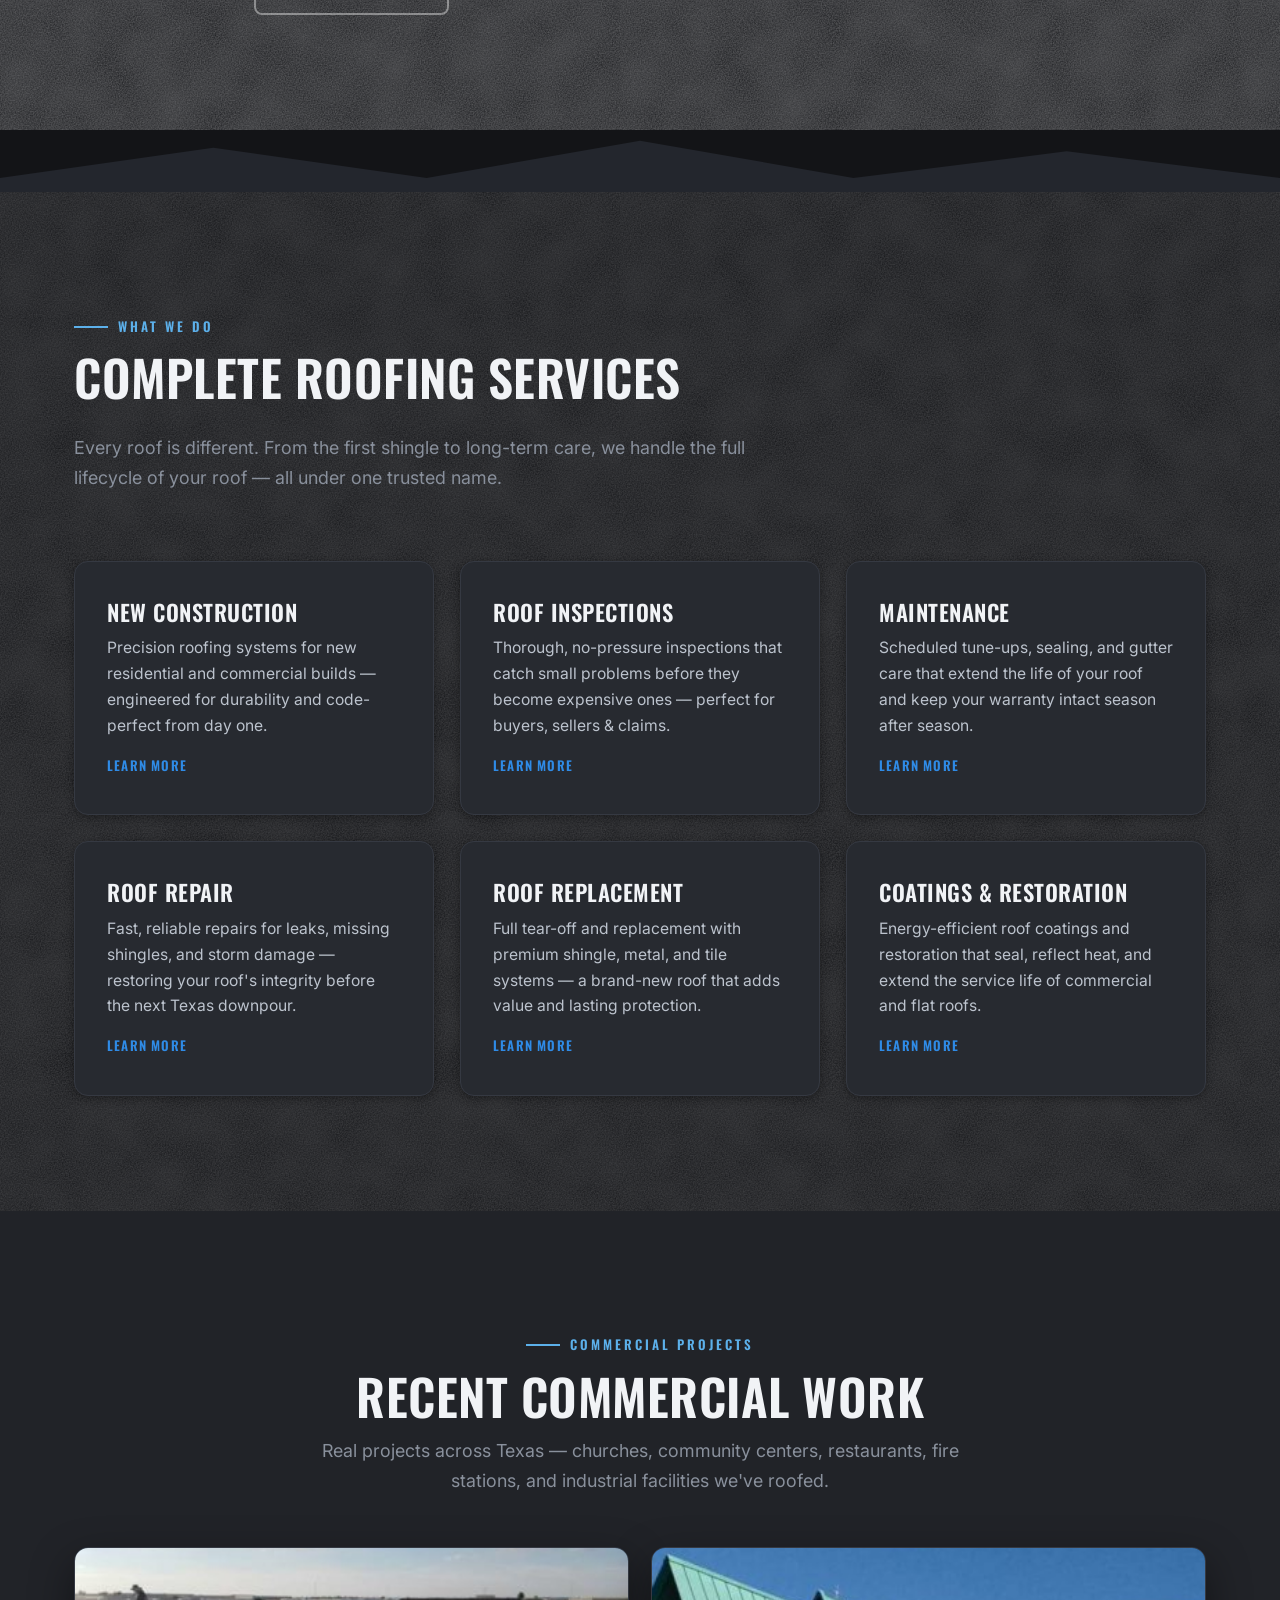
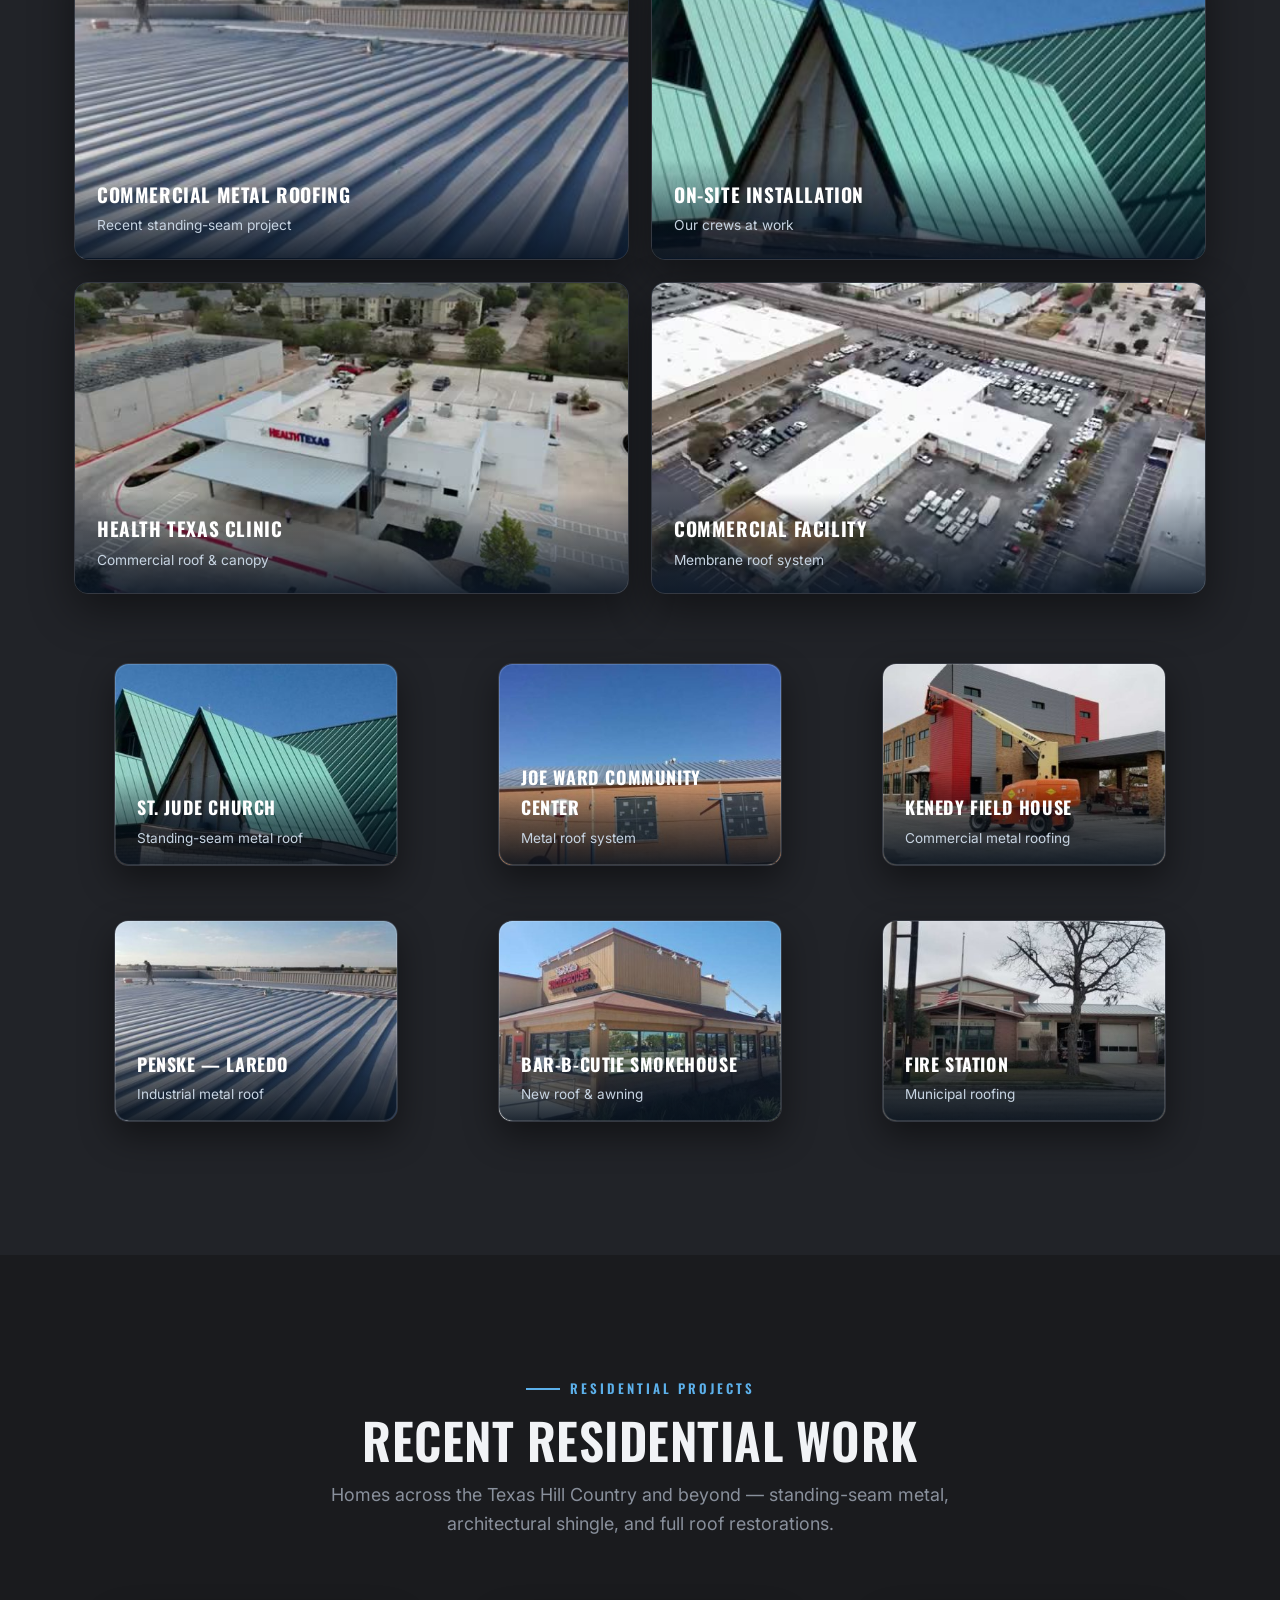
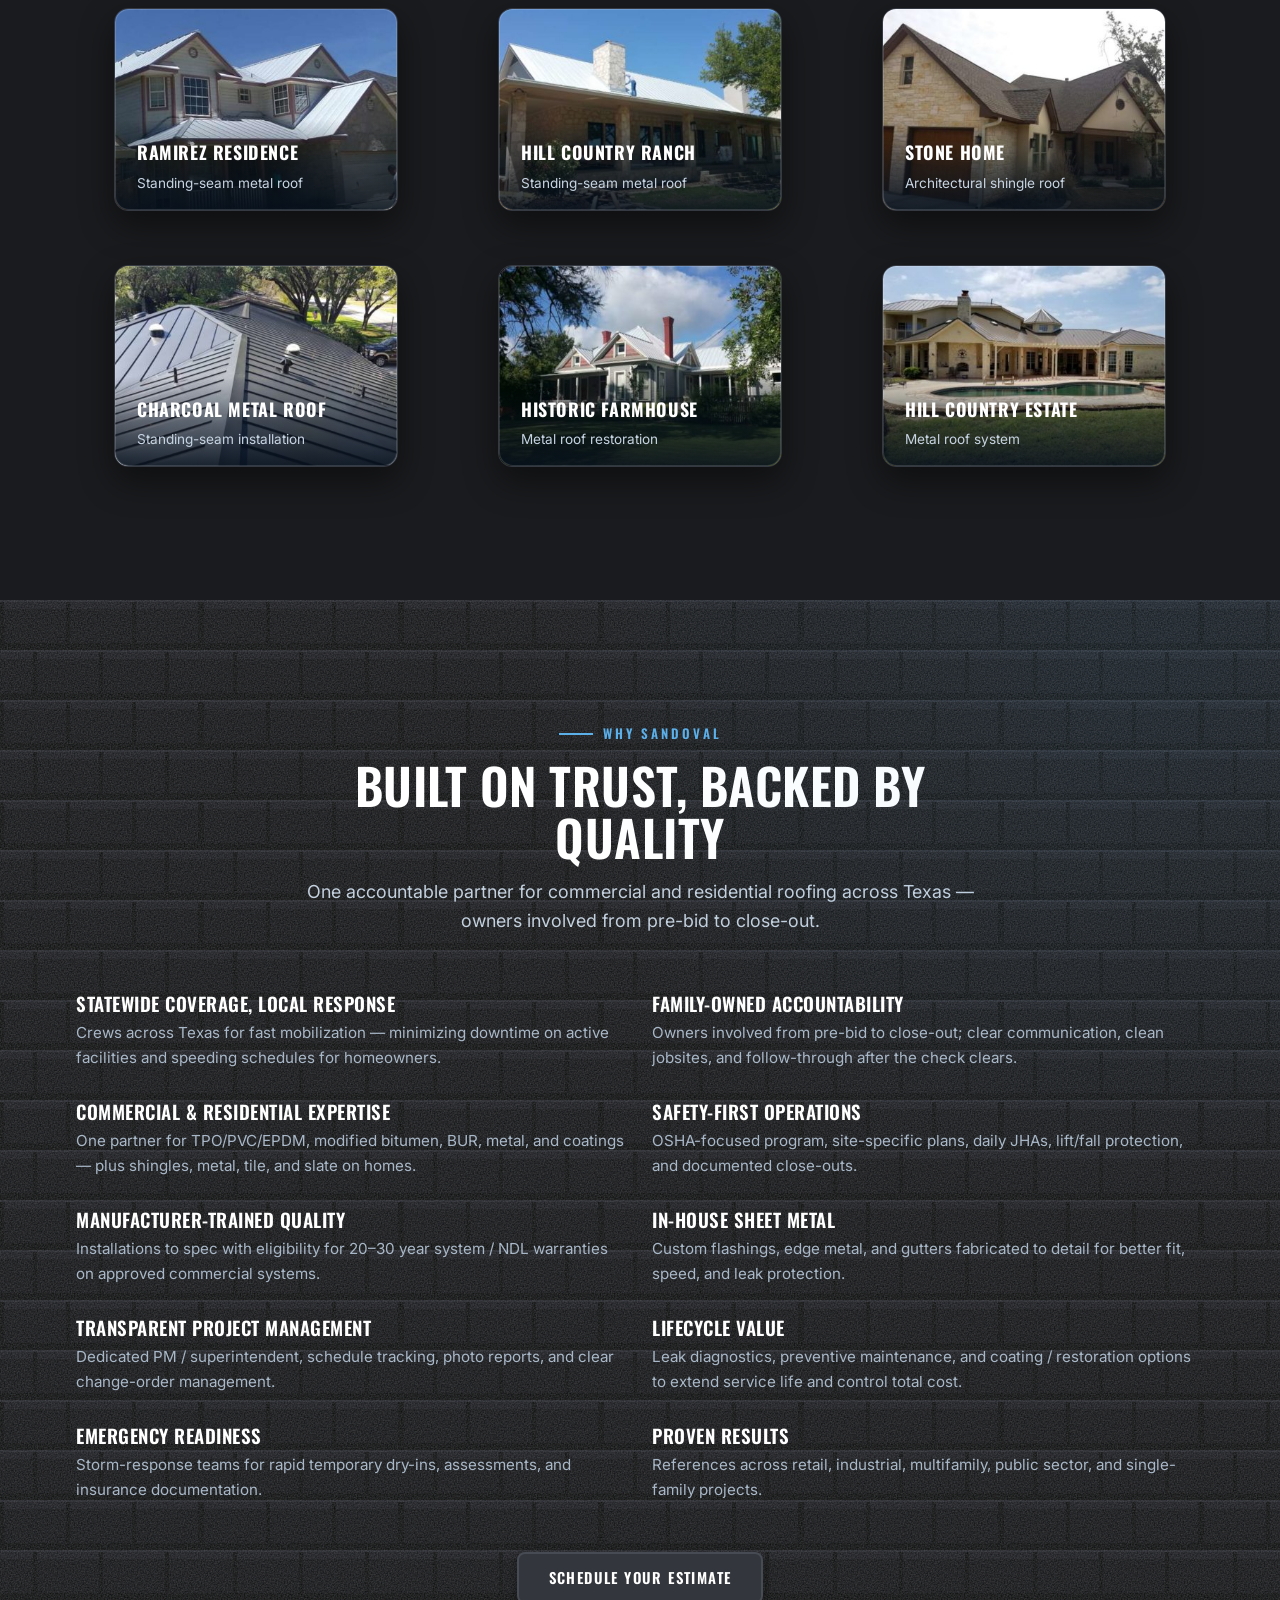
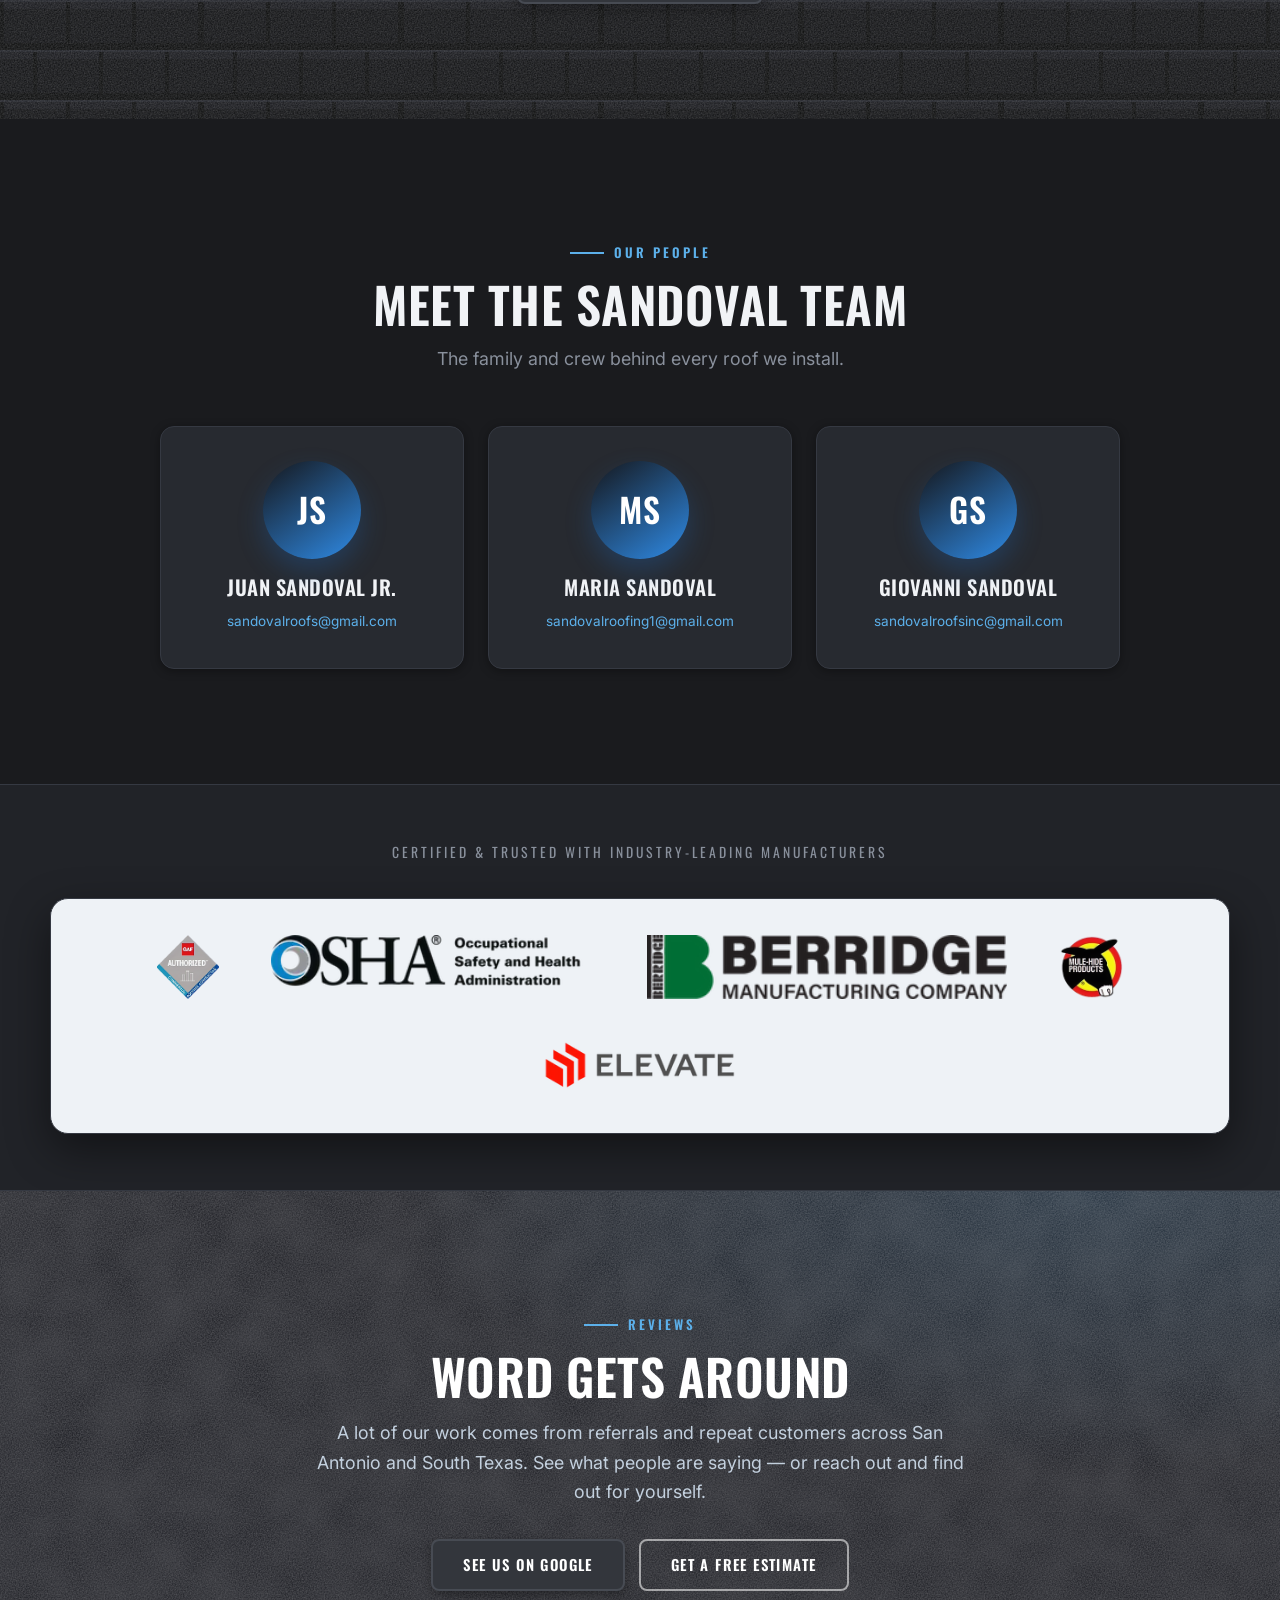
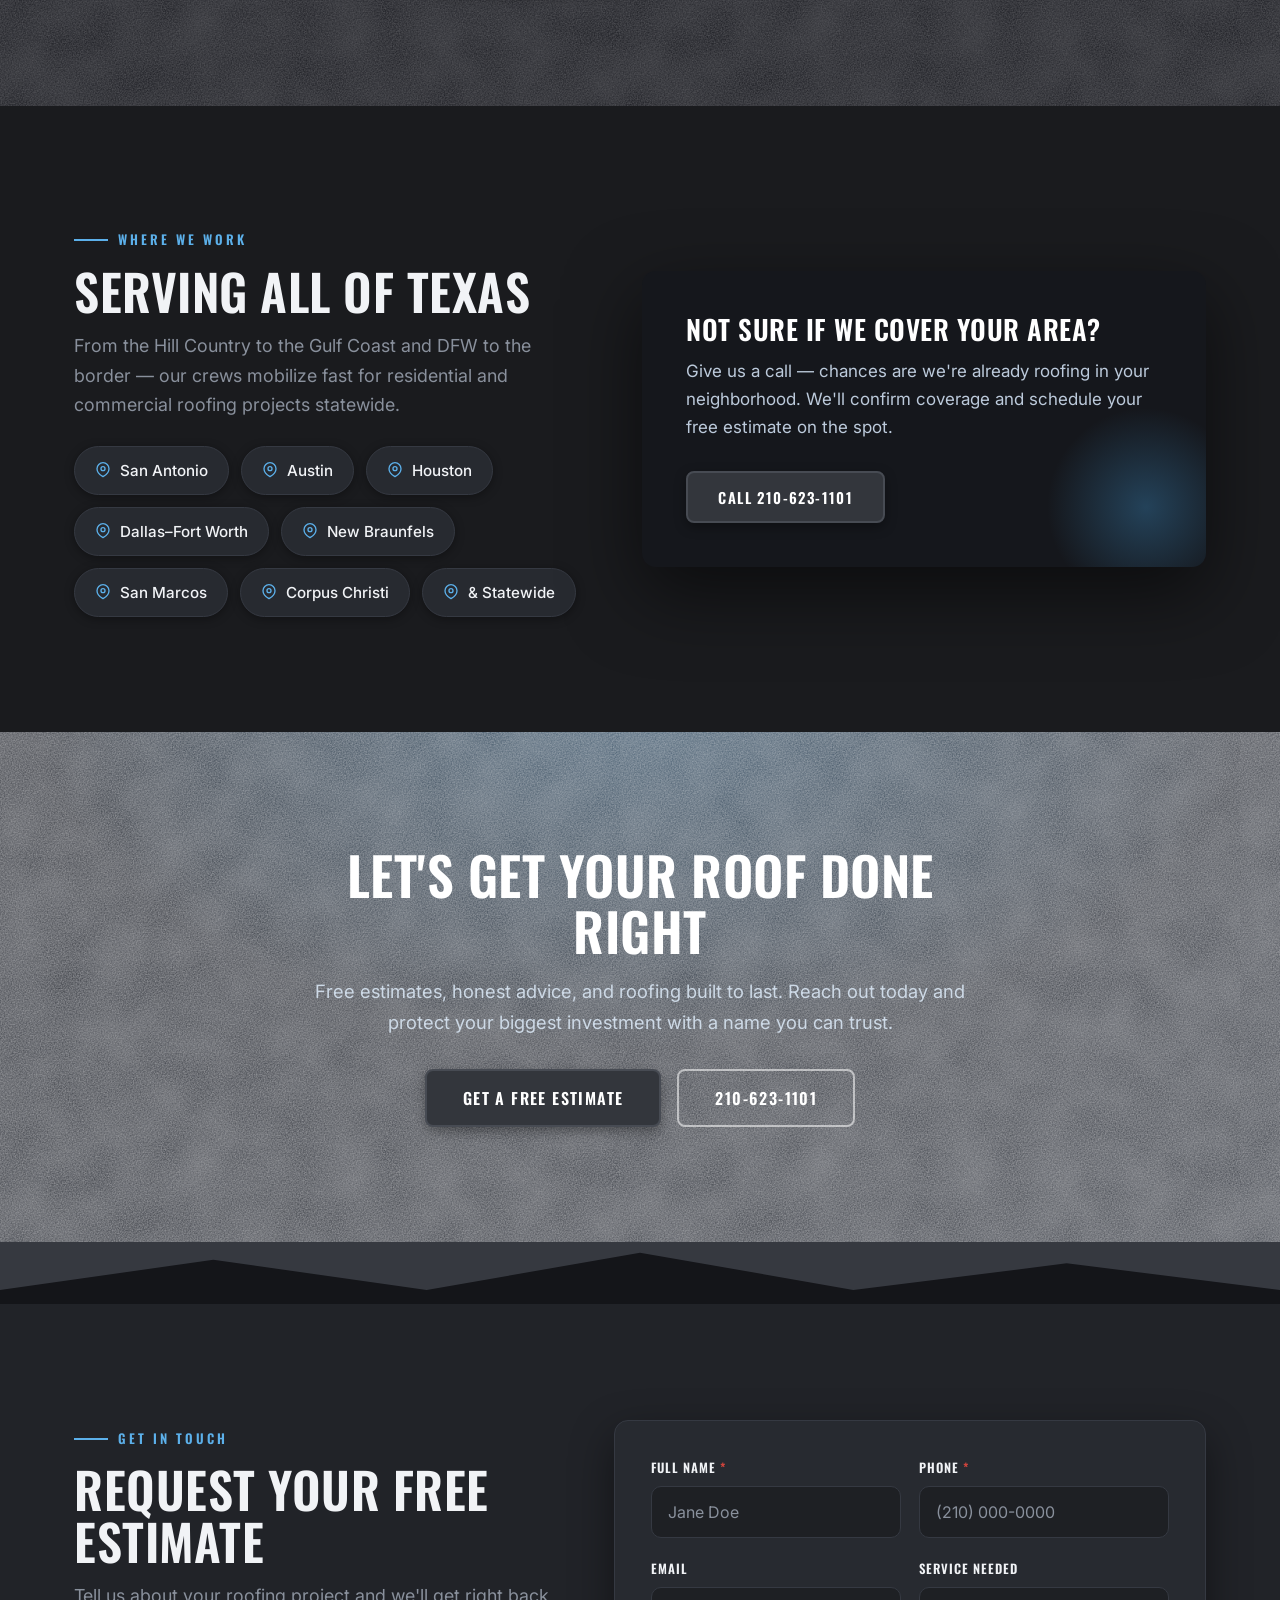
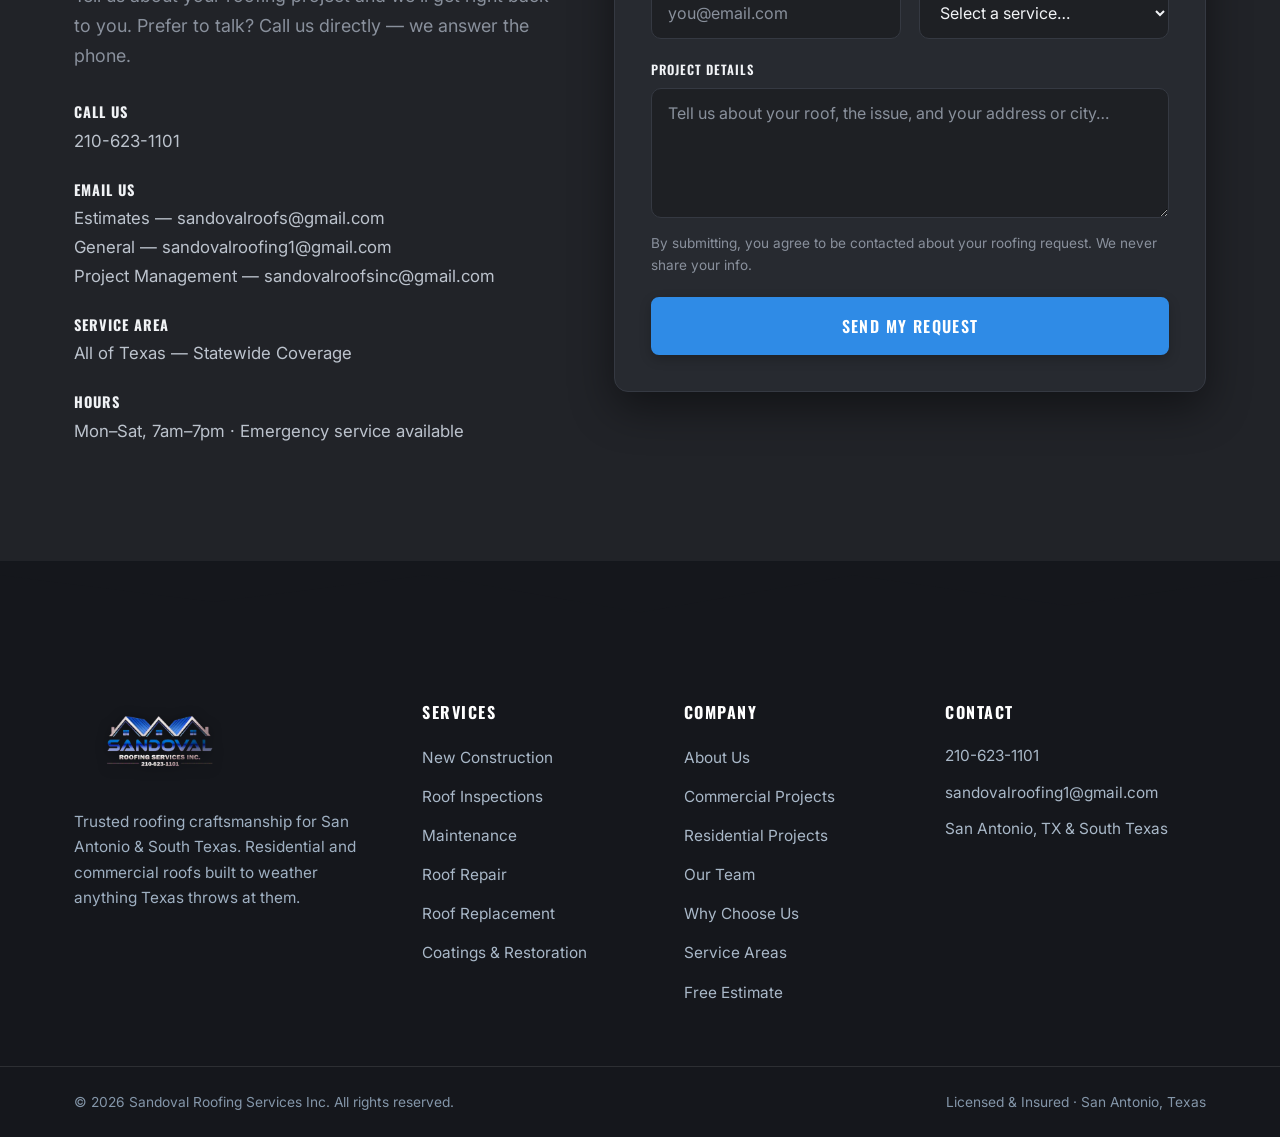
==== commit 678d6d8a: "Scroll animation: stronger section reveals + animated hero scroll-down cue (fades on scroll) Co-Auth" ====
--- a/index.html
+++ b/index.html
@@ -110,6 +110,7 @@
         </a>
       </div>
     </div>
+    <a class="hero__scroll" href="#about" aria-label="Scroll to content"><span class="hero__scroll-dot"></span></a>
   </section>
 
   <!-- ============ TRUST STRIP ============ -->
--- a/assets/styles.css
+++ b/assets/styles.css
@@ -82,7 +82,10 @@
 }
 .btn:hover{transform:translateY(-1px);box-shadow:0 8px 18px rgba(0,0,0,.28)}
 .btn:active{transform:translateY(0)}
-.btn--panel{--bg:var(--panel);box-shadow:0 4px 12px rgba(0,0,0,.22)}
+.btn--panel{
+  --bg:#33363c;--fg:#fff;
+  background:#33363c;border-color:#474b53;color:#fff;box-shadow:0 4px 12px rgba(0,0,0,.35)}
+.btn--panel:hover{background:#3d4048;border-color:#565b64}
 .btn--ghost{background:transparent;color:#fff;border-color:rgba(255,255,255,.55);box-shadow:none}
 .btn--ghost:hover{background:#fff;color:var(--navy);border-color:#fff}
 .btn--outline{background:transparent;color:#fff;border-color:rgba(255,255,255,.4);box-shadow:none}
@@ -261,6 +264,11 @@
 .hero__trust b{display:block;font-family:var(--h-font);font-size:1.5rem;color:#fff;line-height:1}
 .hero__trust span{font-size:.82rem;color:#aebccb;letter-spacing:.4px}
 .hero__wave{position:absolute;left:0;right:0;bottom:-1px;z-index:2;line-height:0}
+/* animated scroll-down cue */
+.hero__scroll{position:absolute;left:50%;bottom:26px;transform:translateX(-50%);z-index:3;width:27px;height:44px;border:2px solid rgba(255,255,255,.6);border-radius:16px;display:grid;justify-items:center;transition:opacity .3s}
+.hero__scroll:hover{border-color:#fff}
+.hero__scroll-dot{width:4px;height:8px;border-radius:2px;background:#fff;margin-top:8px;animation:scrollDot 1.6s var(--ease) infinite}
+@keyframes scrollDot{0%{opacity:0;transform:translateY(0)}25%{opacity:1}55%{opacity:1;transform:translateY(13px)}100%{opacity:0;transform:translateY(13px)}}
 
 /* hero bottom stats bar */
 .hero__stats{position:absolute;left:0;right:0;bottom:58px;z-index:3;padding:0 24px}
@@ -674,12 +682,12 @@
 .totop svg{width:22px;height:22px}
 
 /* ============ REVEAL ANIM ============ */
-.reveal{opacity:0;transform:translateY(18px);transition:opacity .55s ease,transform .55s ease}
+.reveal{opacity:0;transform:translateY(48px) scale(.985);transition:opacity .7s var(--ease),transform .8s var(--ease)}
 .reveal.in{opacity:1;transform:none}
-.reveal[data-d="1"]{transition-delay:.08s}
-.reveal[data-d="2"]{transition-delay:.16s}
-.reveal[data-d="3"]{transition-delay:.24s}
-.reveal[data-d="4"]{transition-delay:.32s}
+.reveal[data-d="1"]{transition-delay:.1s}
+.reveal[data-d="2"]{transition-delay:.2s}
+.reveal[data-d="3"]{transition-delay:.3s}
+.reveal[data-d="4"]{transition-delay:.4s}
 
 /* (Removed decorative FX: cursor-glow, hero parallax, glow orbs, neon grid, button pulse) */
 
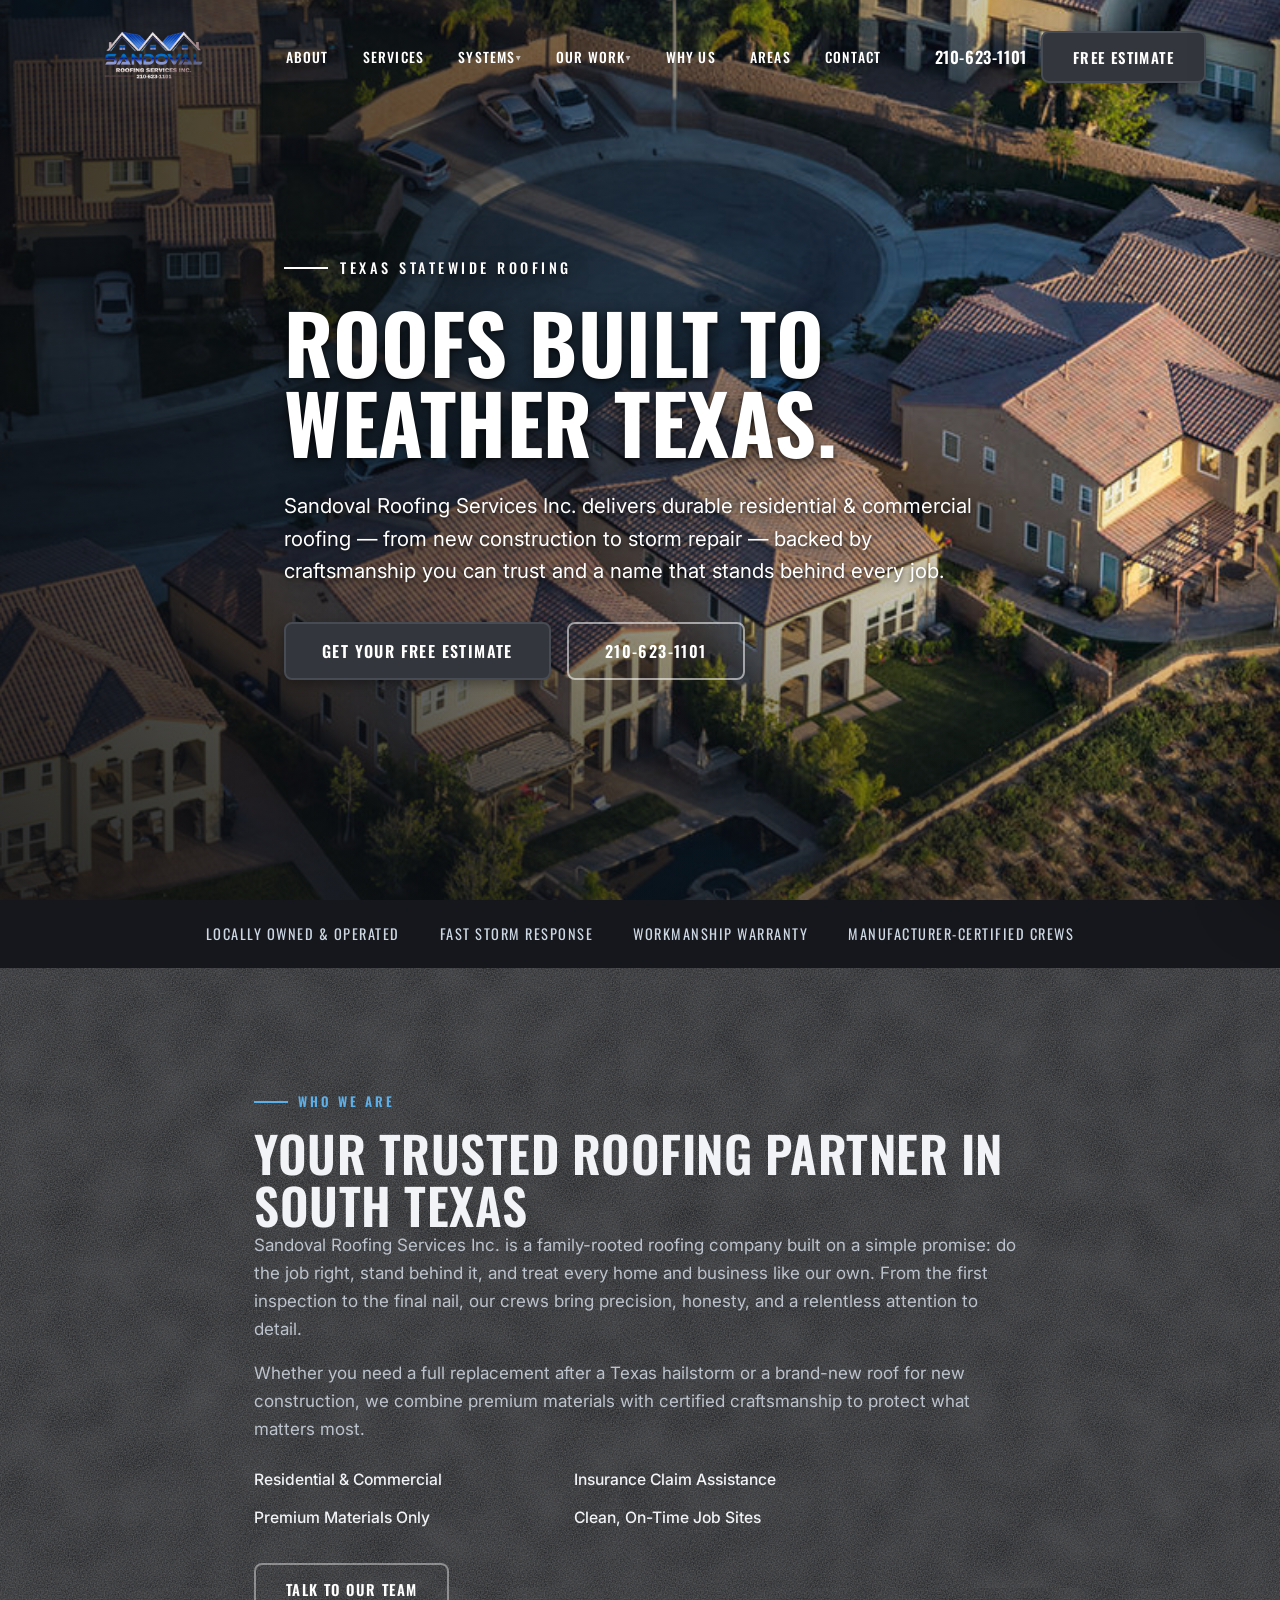
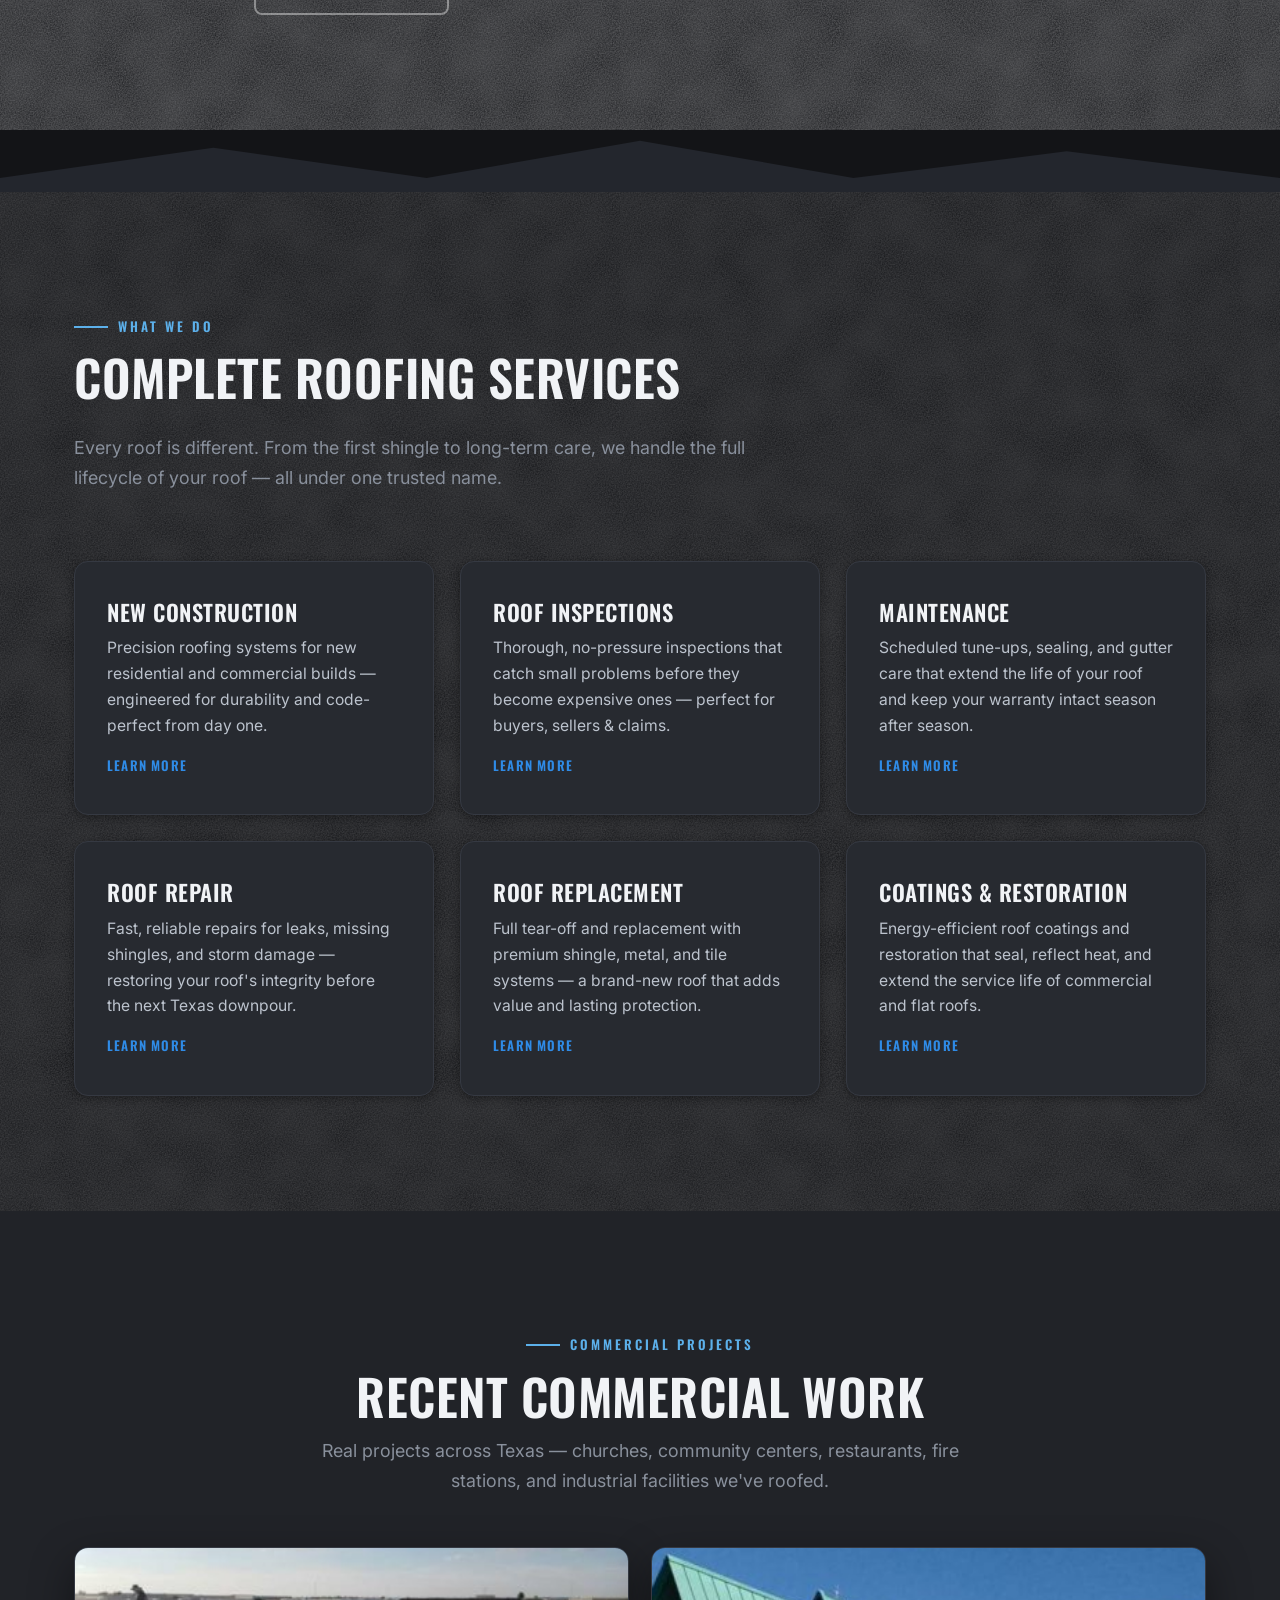
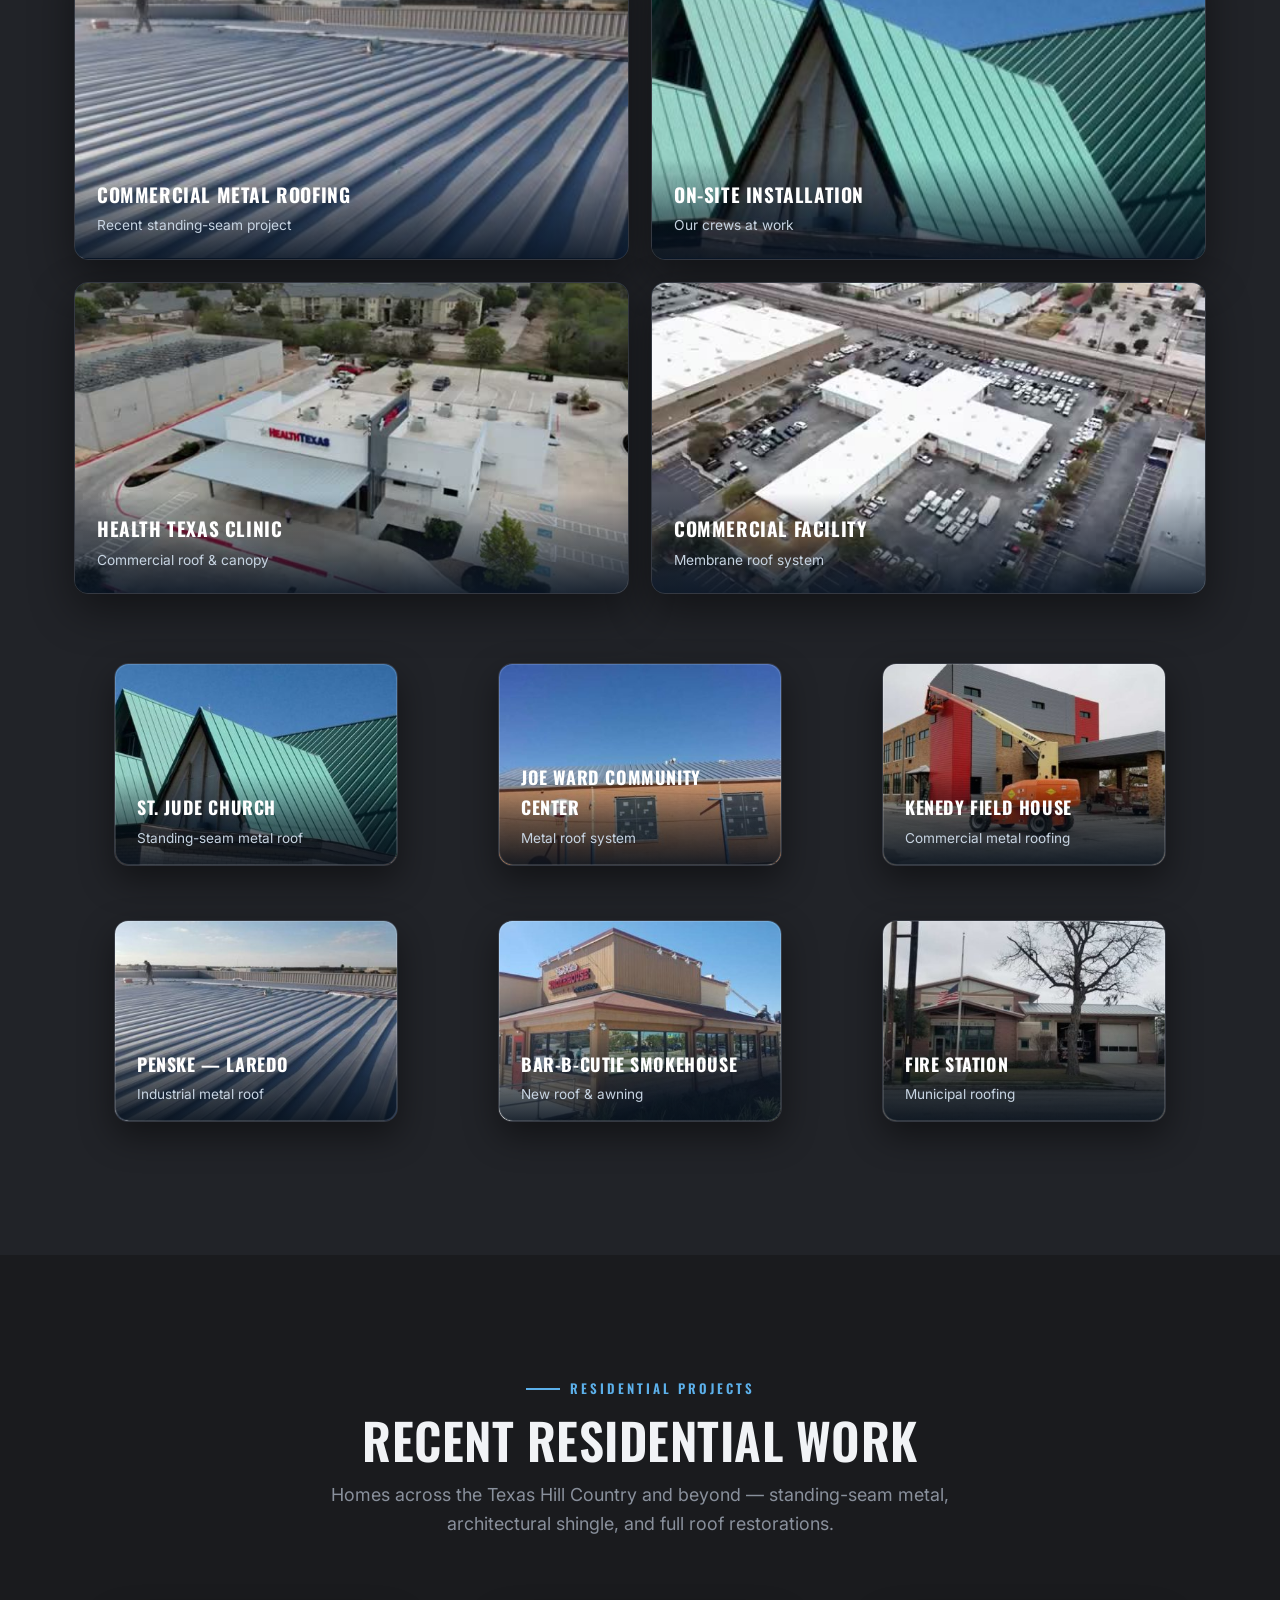
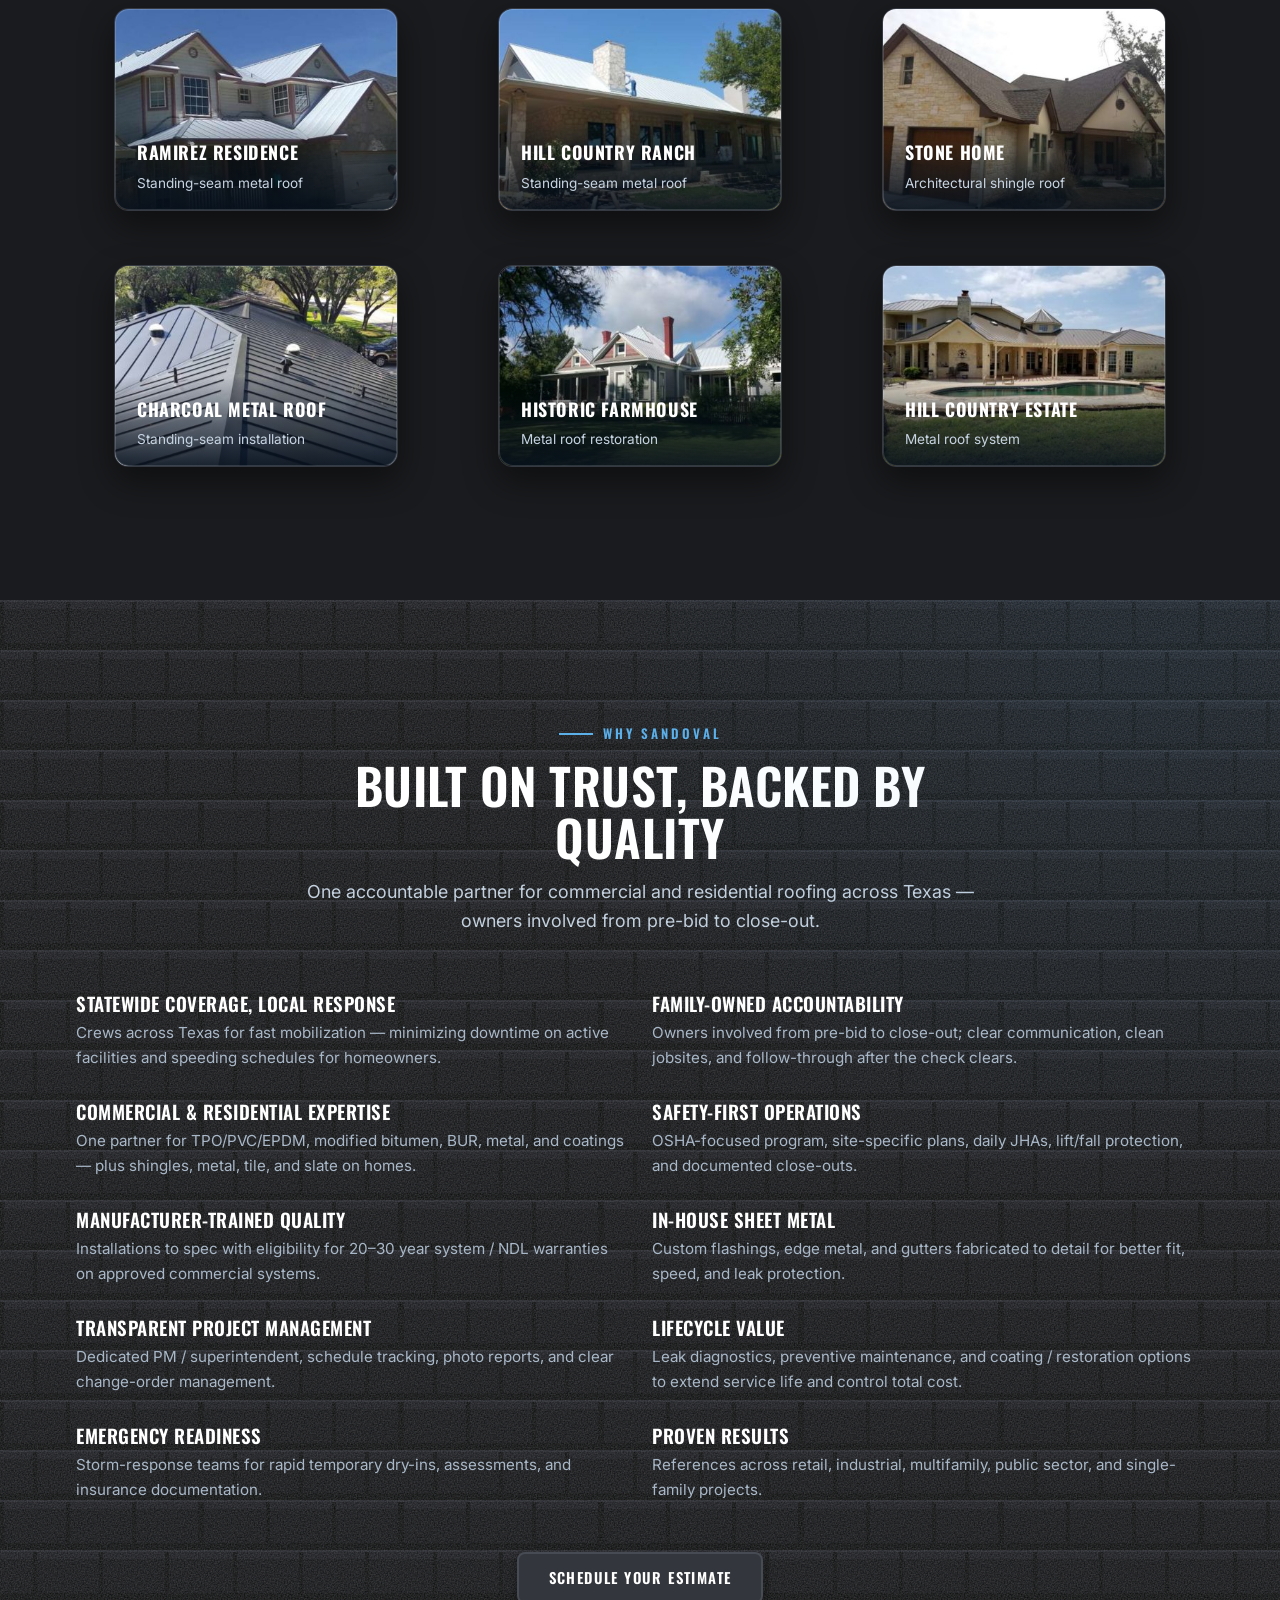
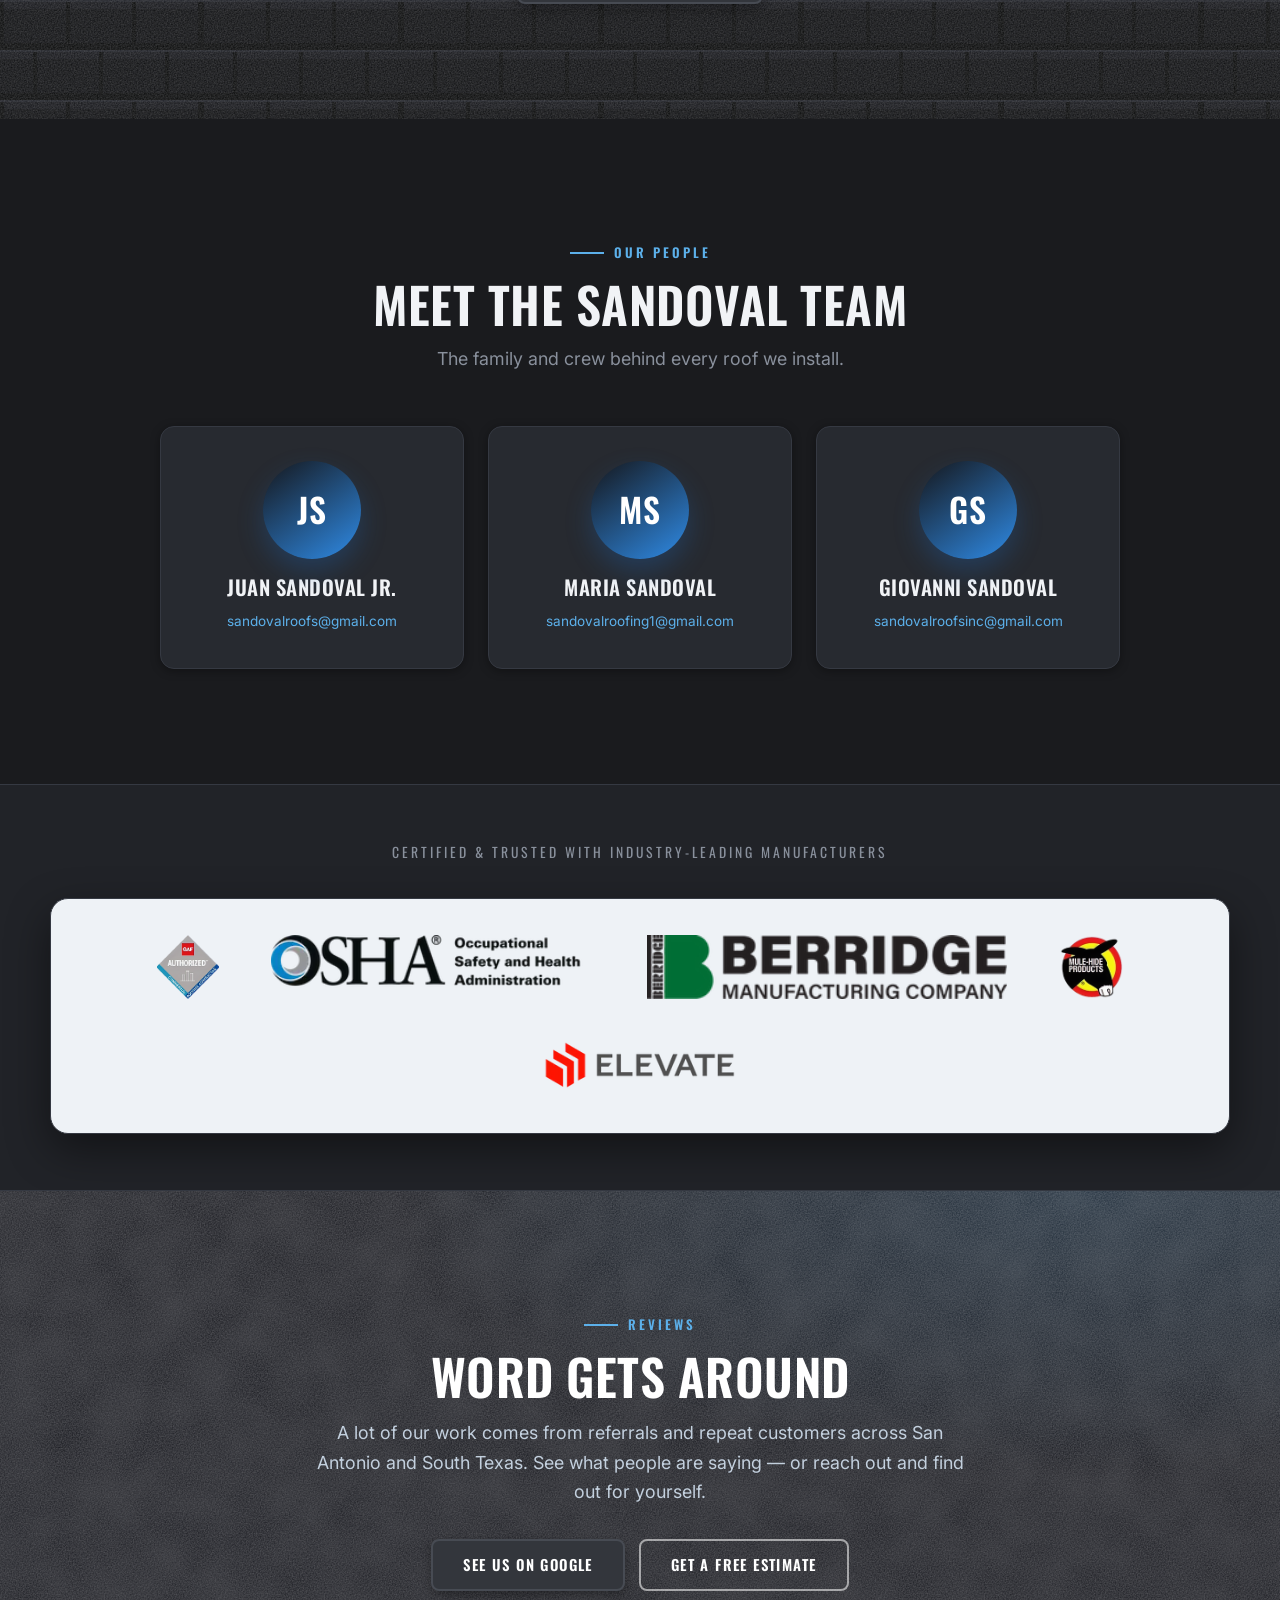
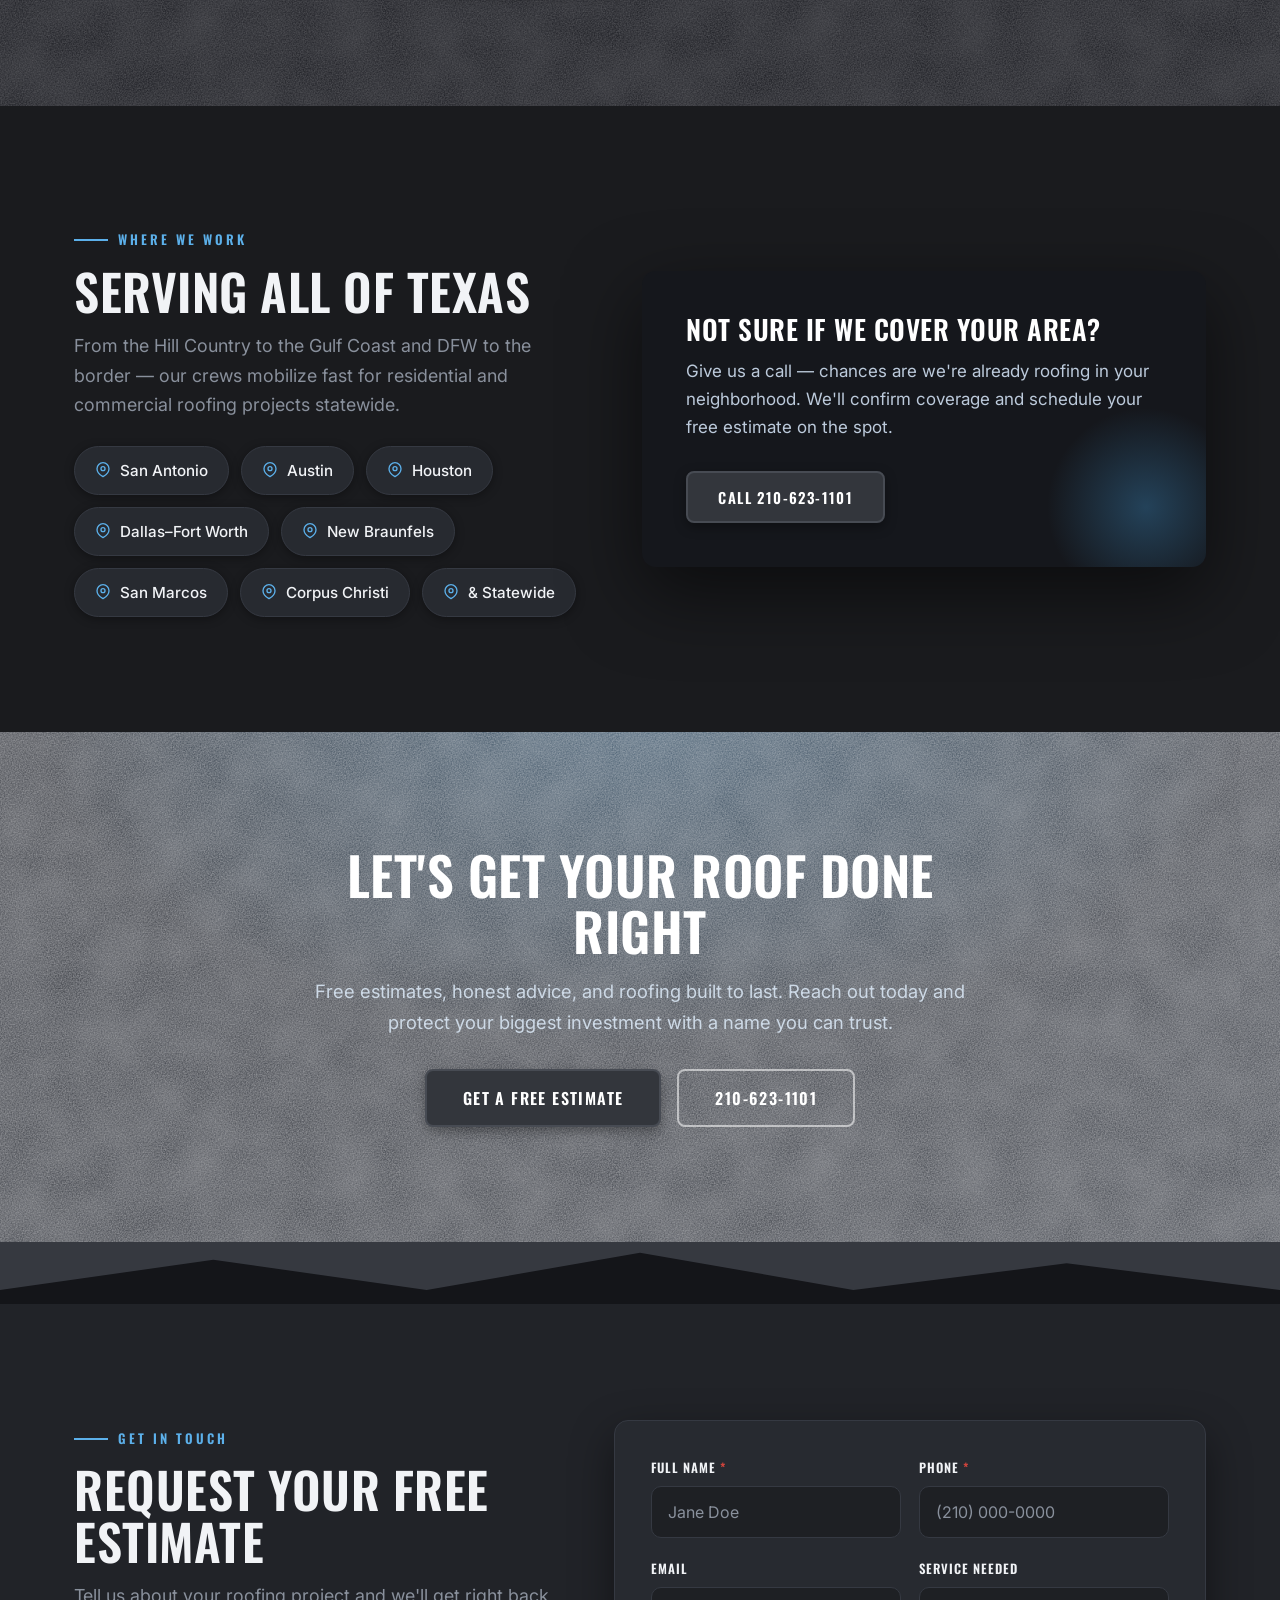
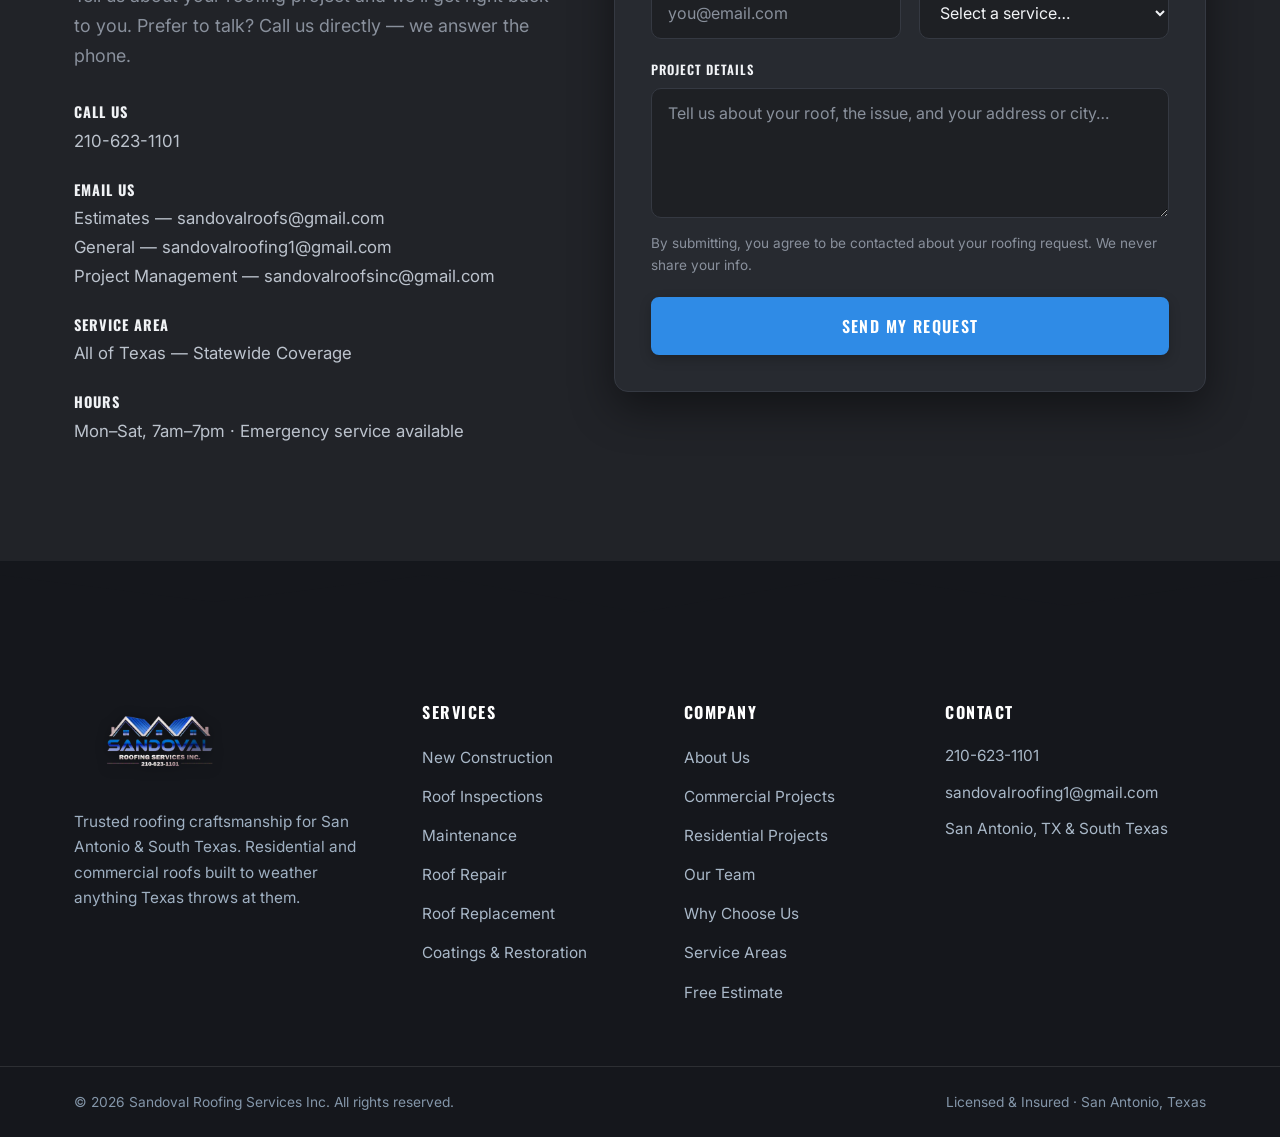
==== commit 3428f15d: "Remove hero scroll-down cue Co-Authored-By: Claude Opus 4.8 <noreply@anthropic.com>" ====
--- a/index.html
+++ b/index.html
@@ -110,7 +110,6 @@
         </a>
       </div>
     </div>
-    <a class="hero__scroll" href="#about" aria-label="Scroll to content"><span class="hero__scroll-dot"></span></a>
   </section>
 
   <!-- ============ TRUST STRIP ============ -->
